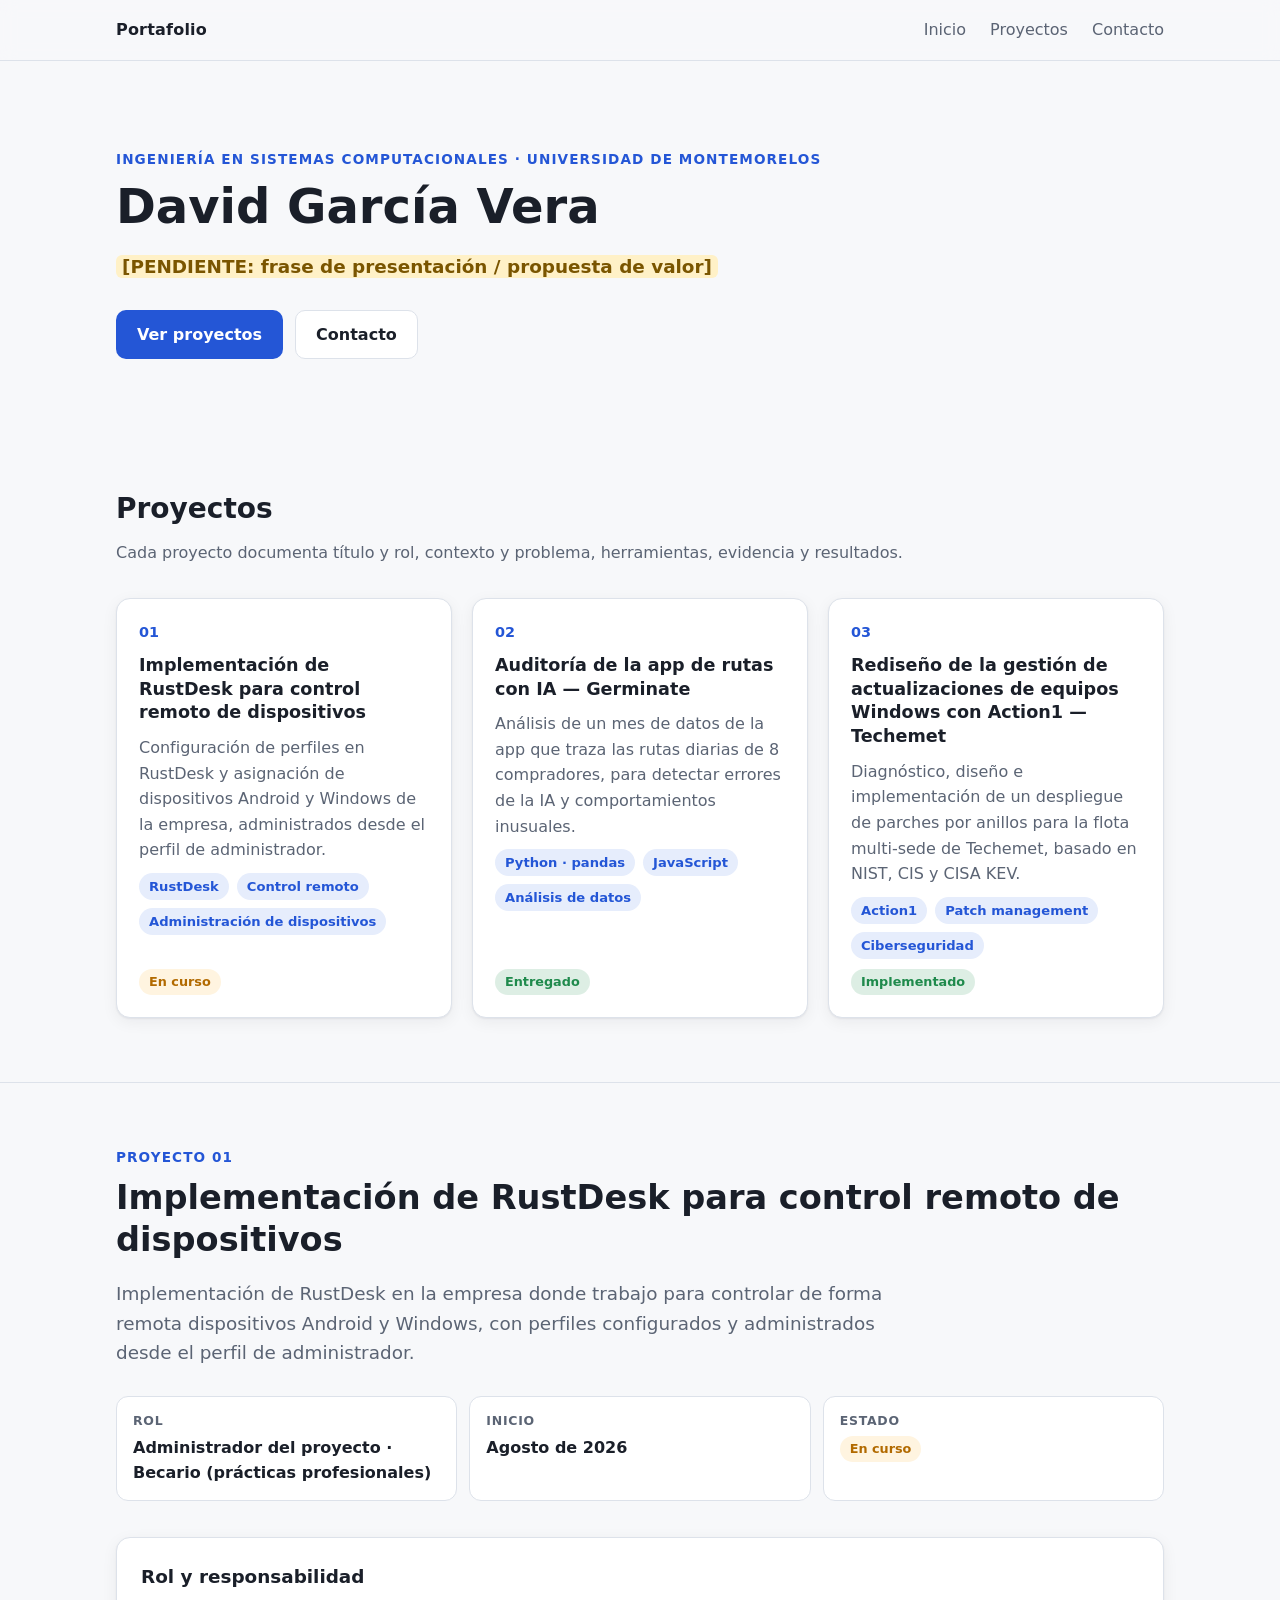
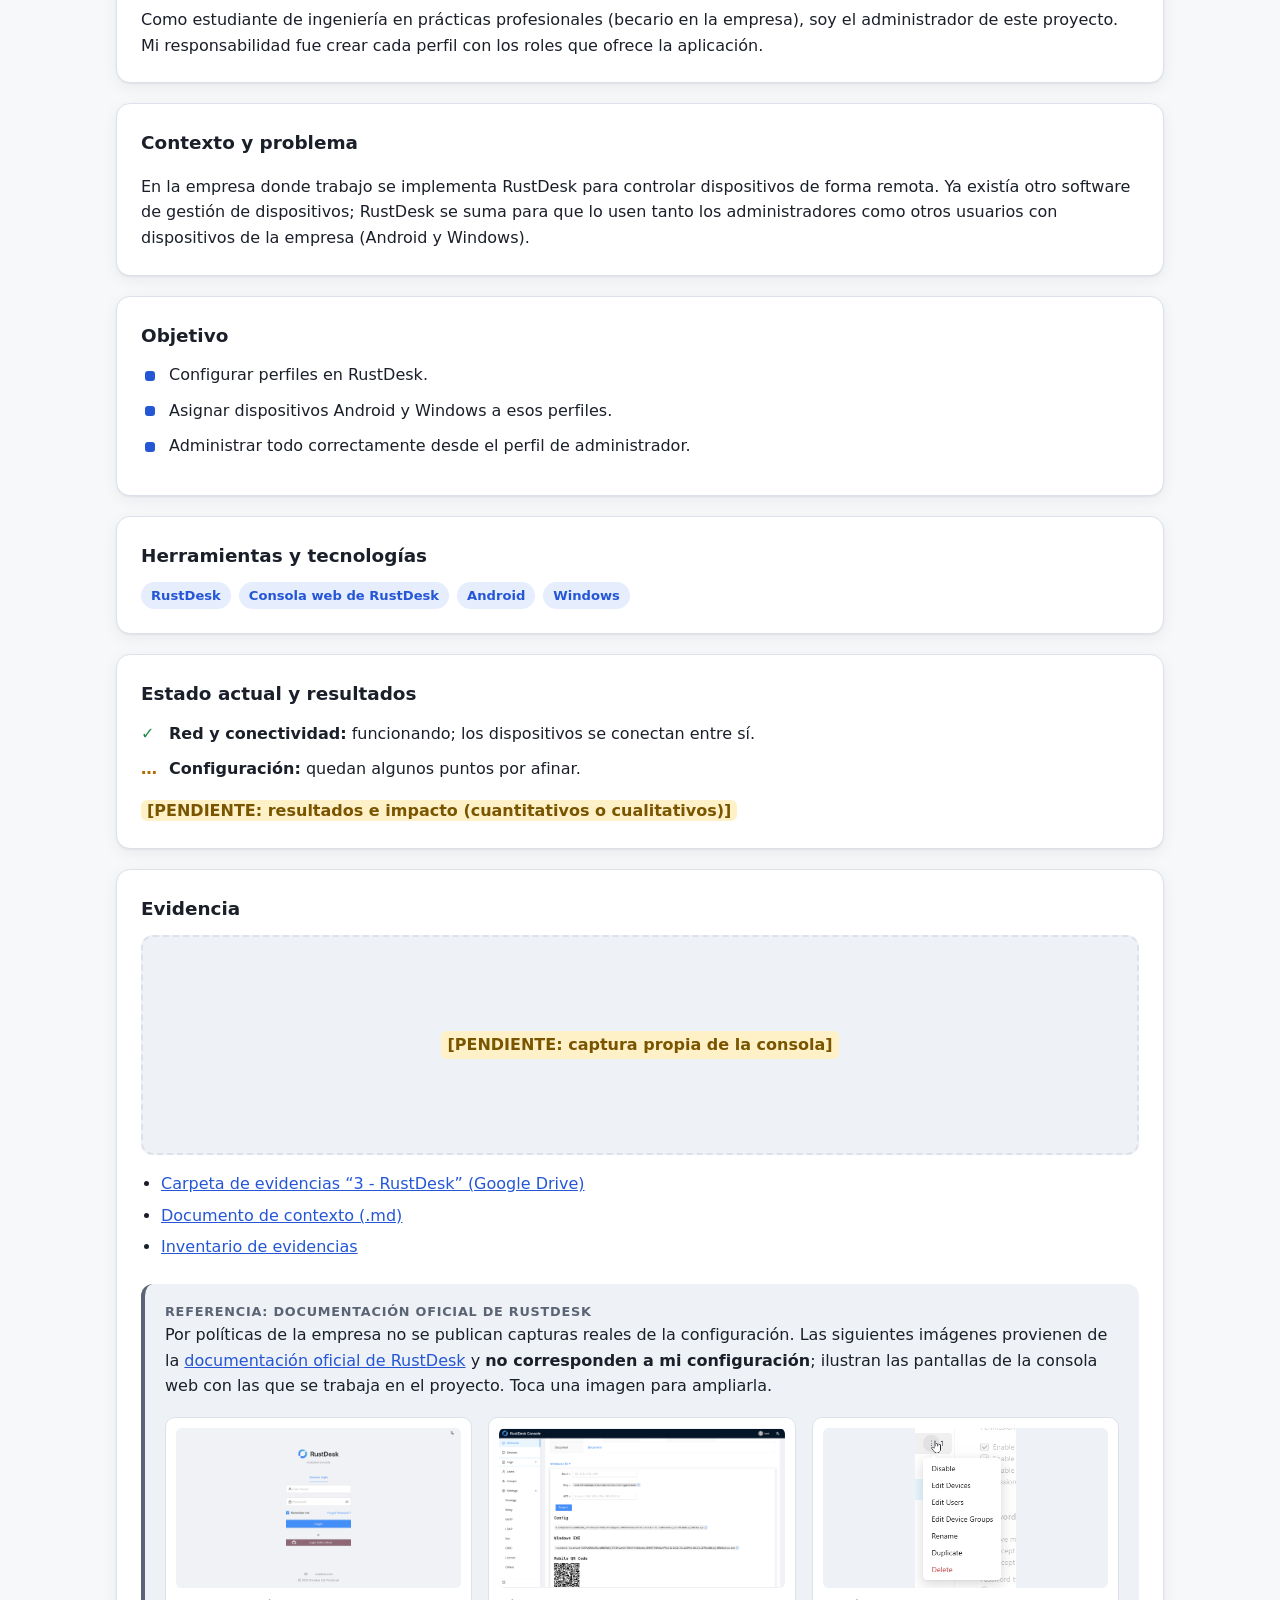
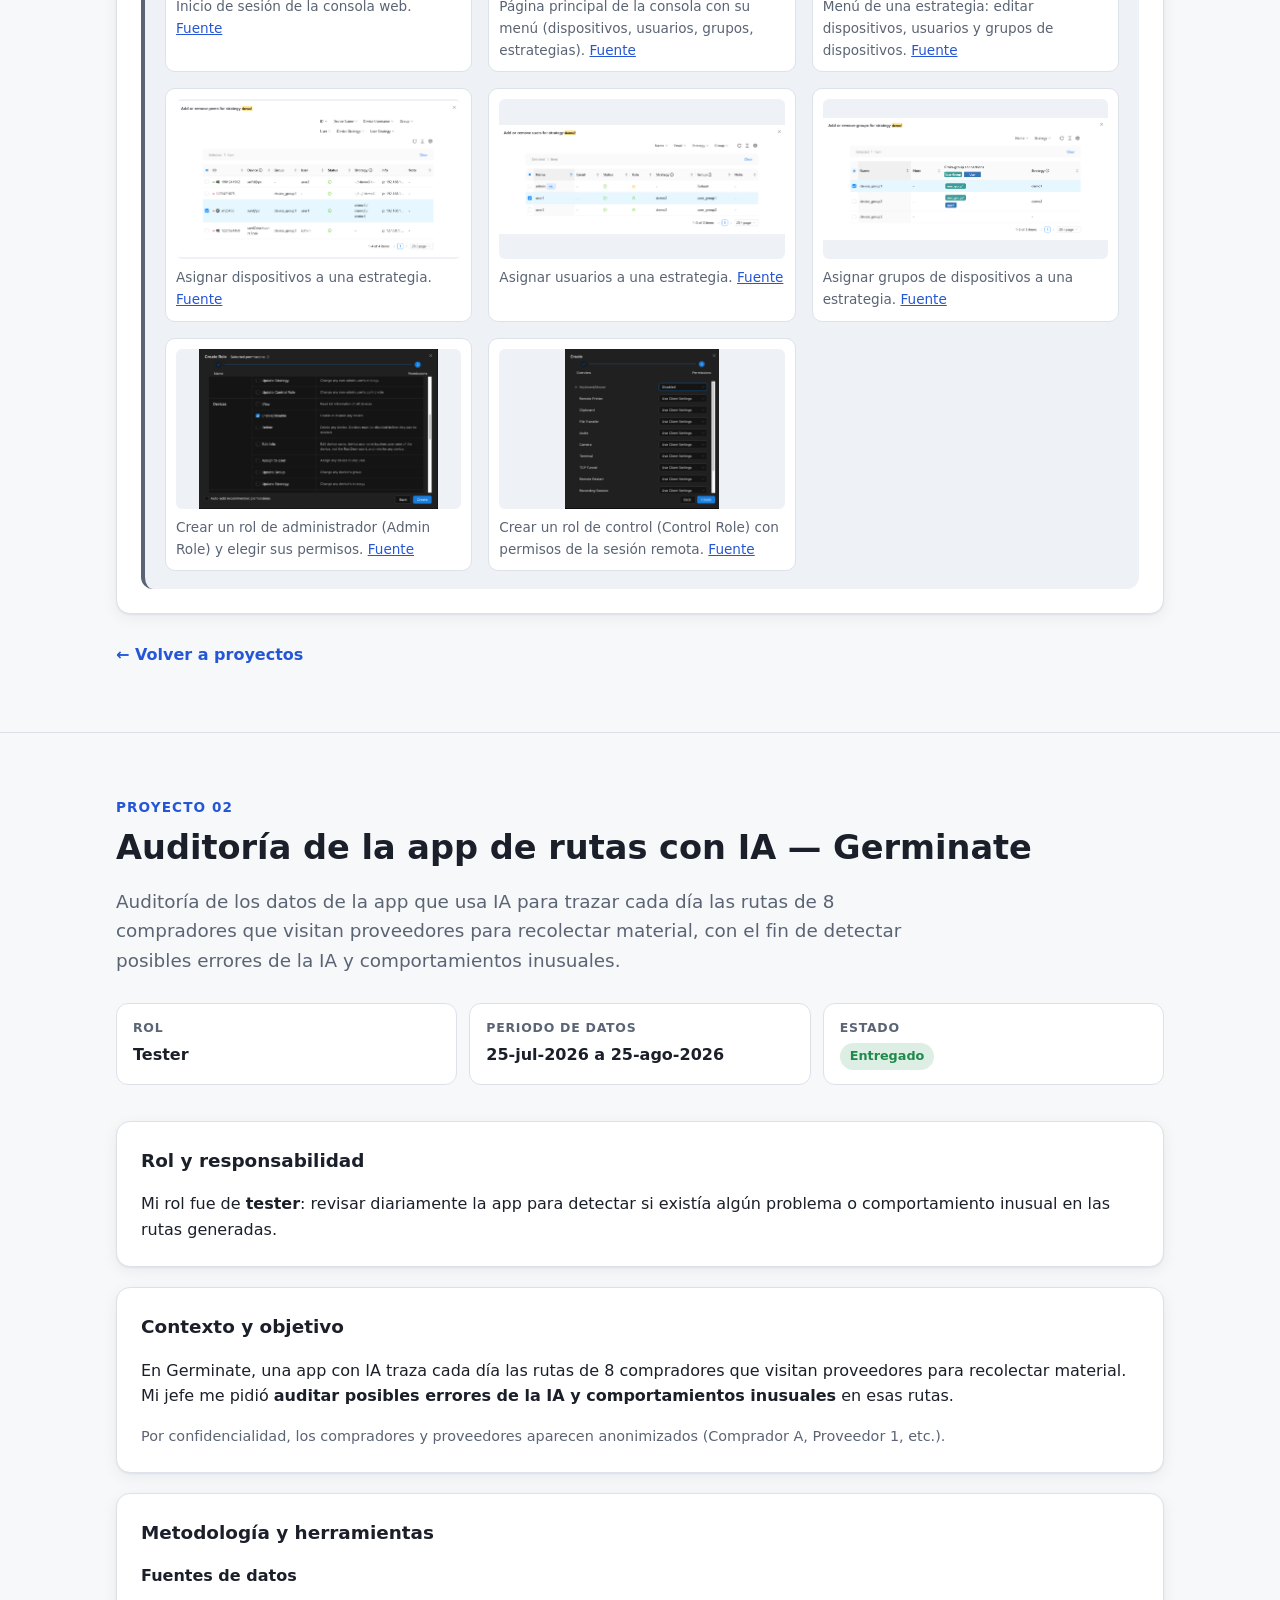
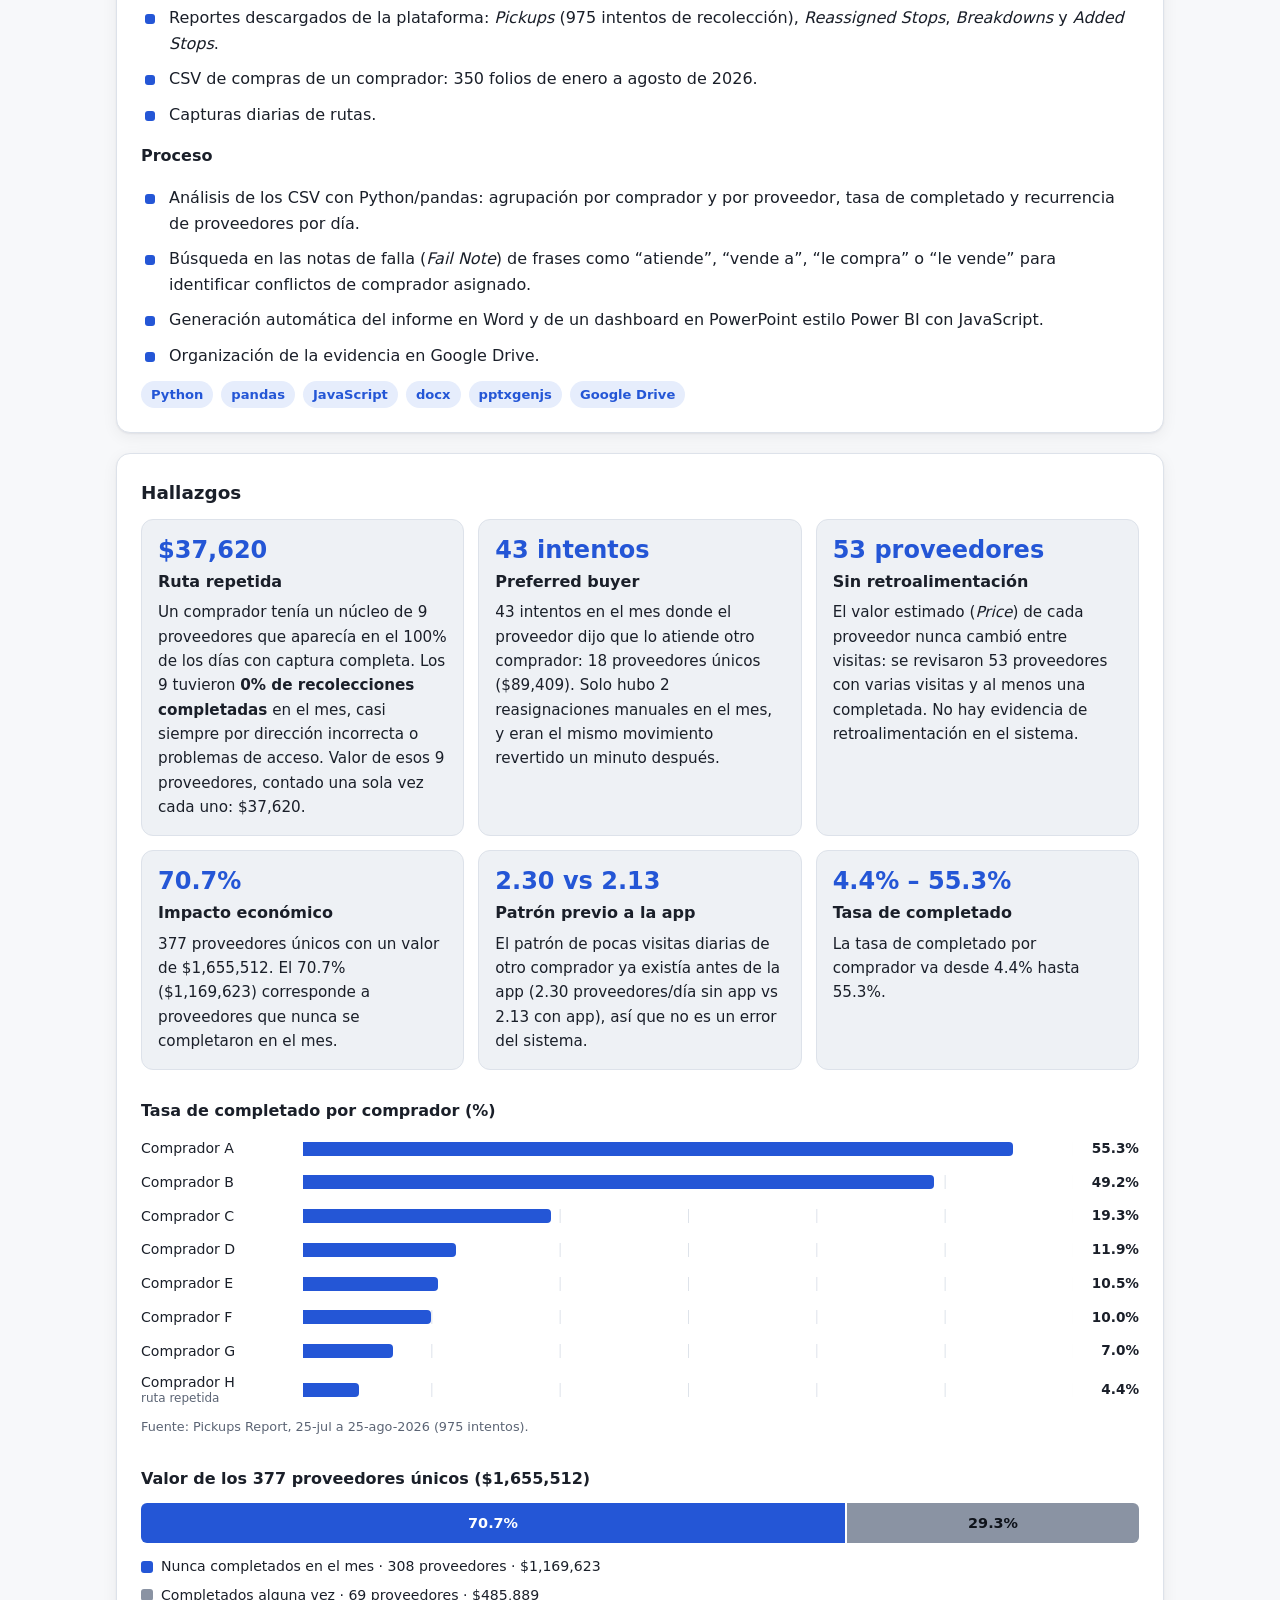
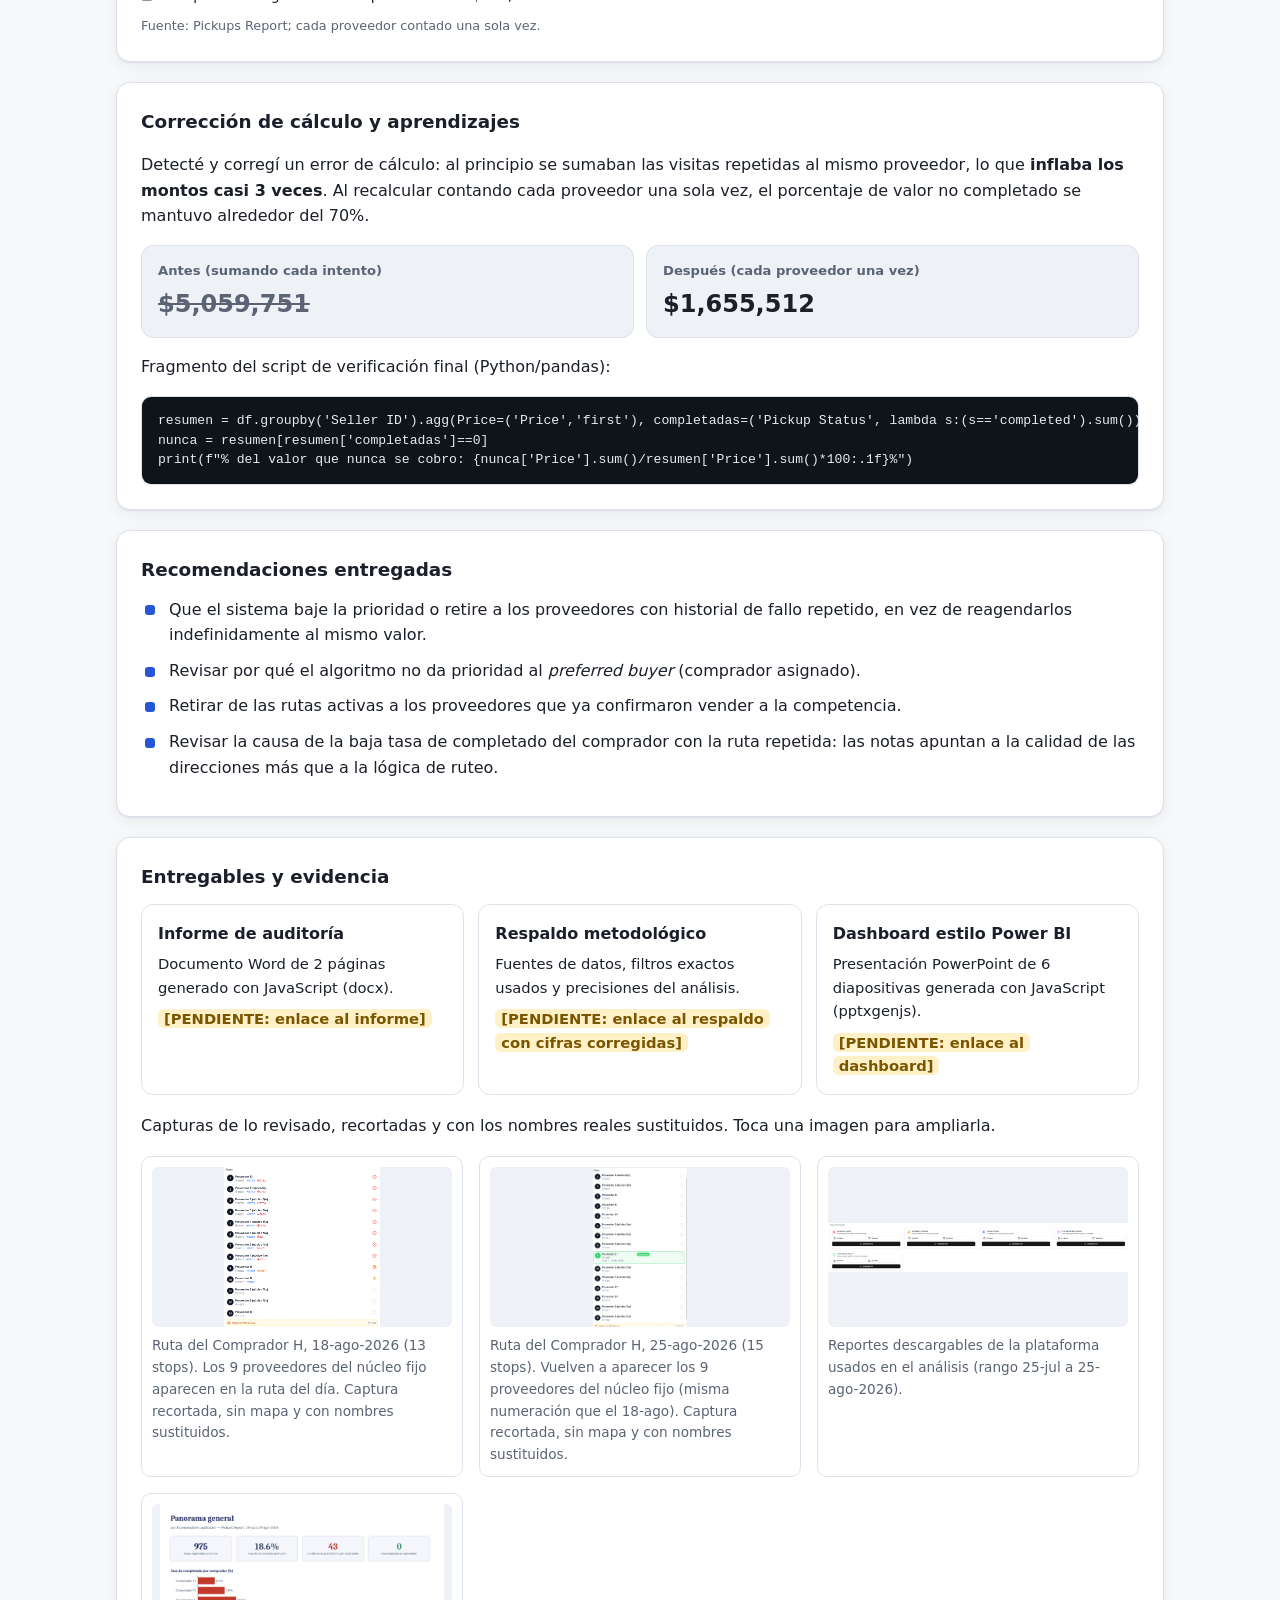
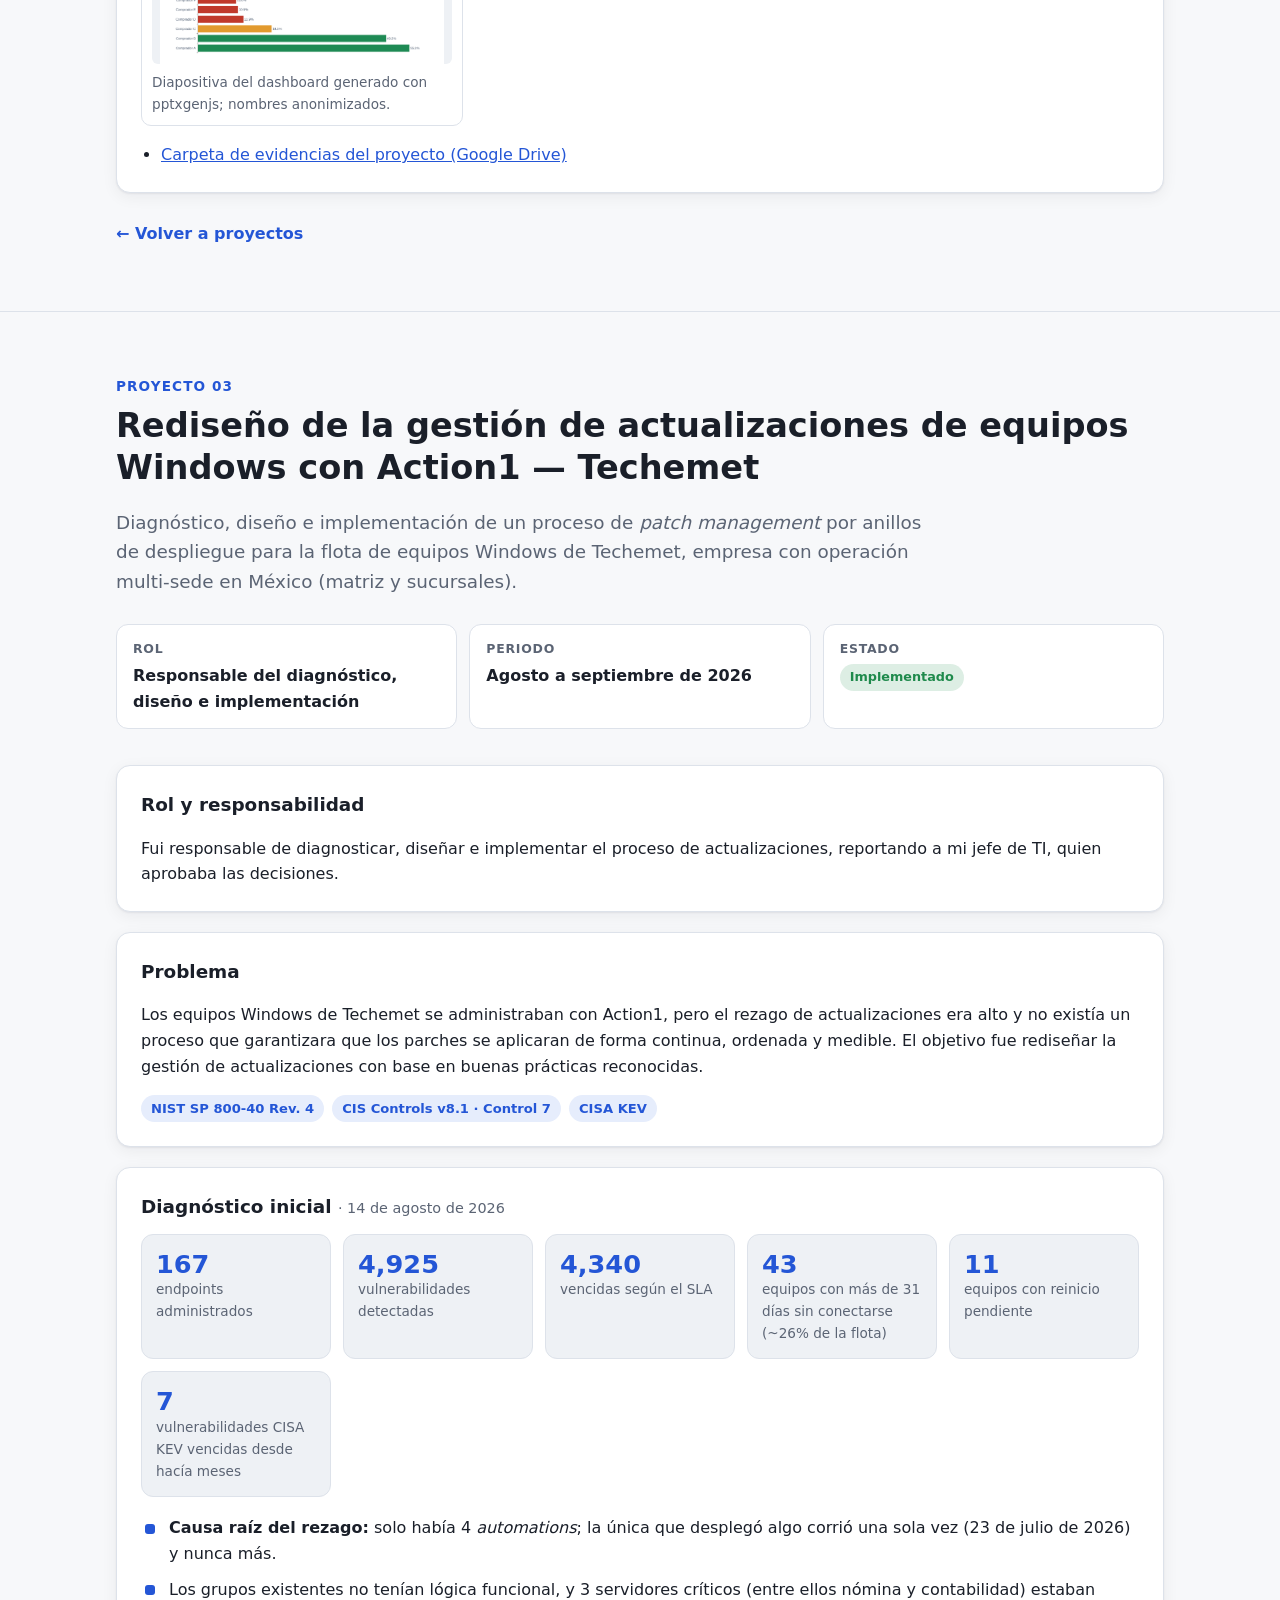
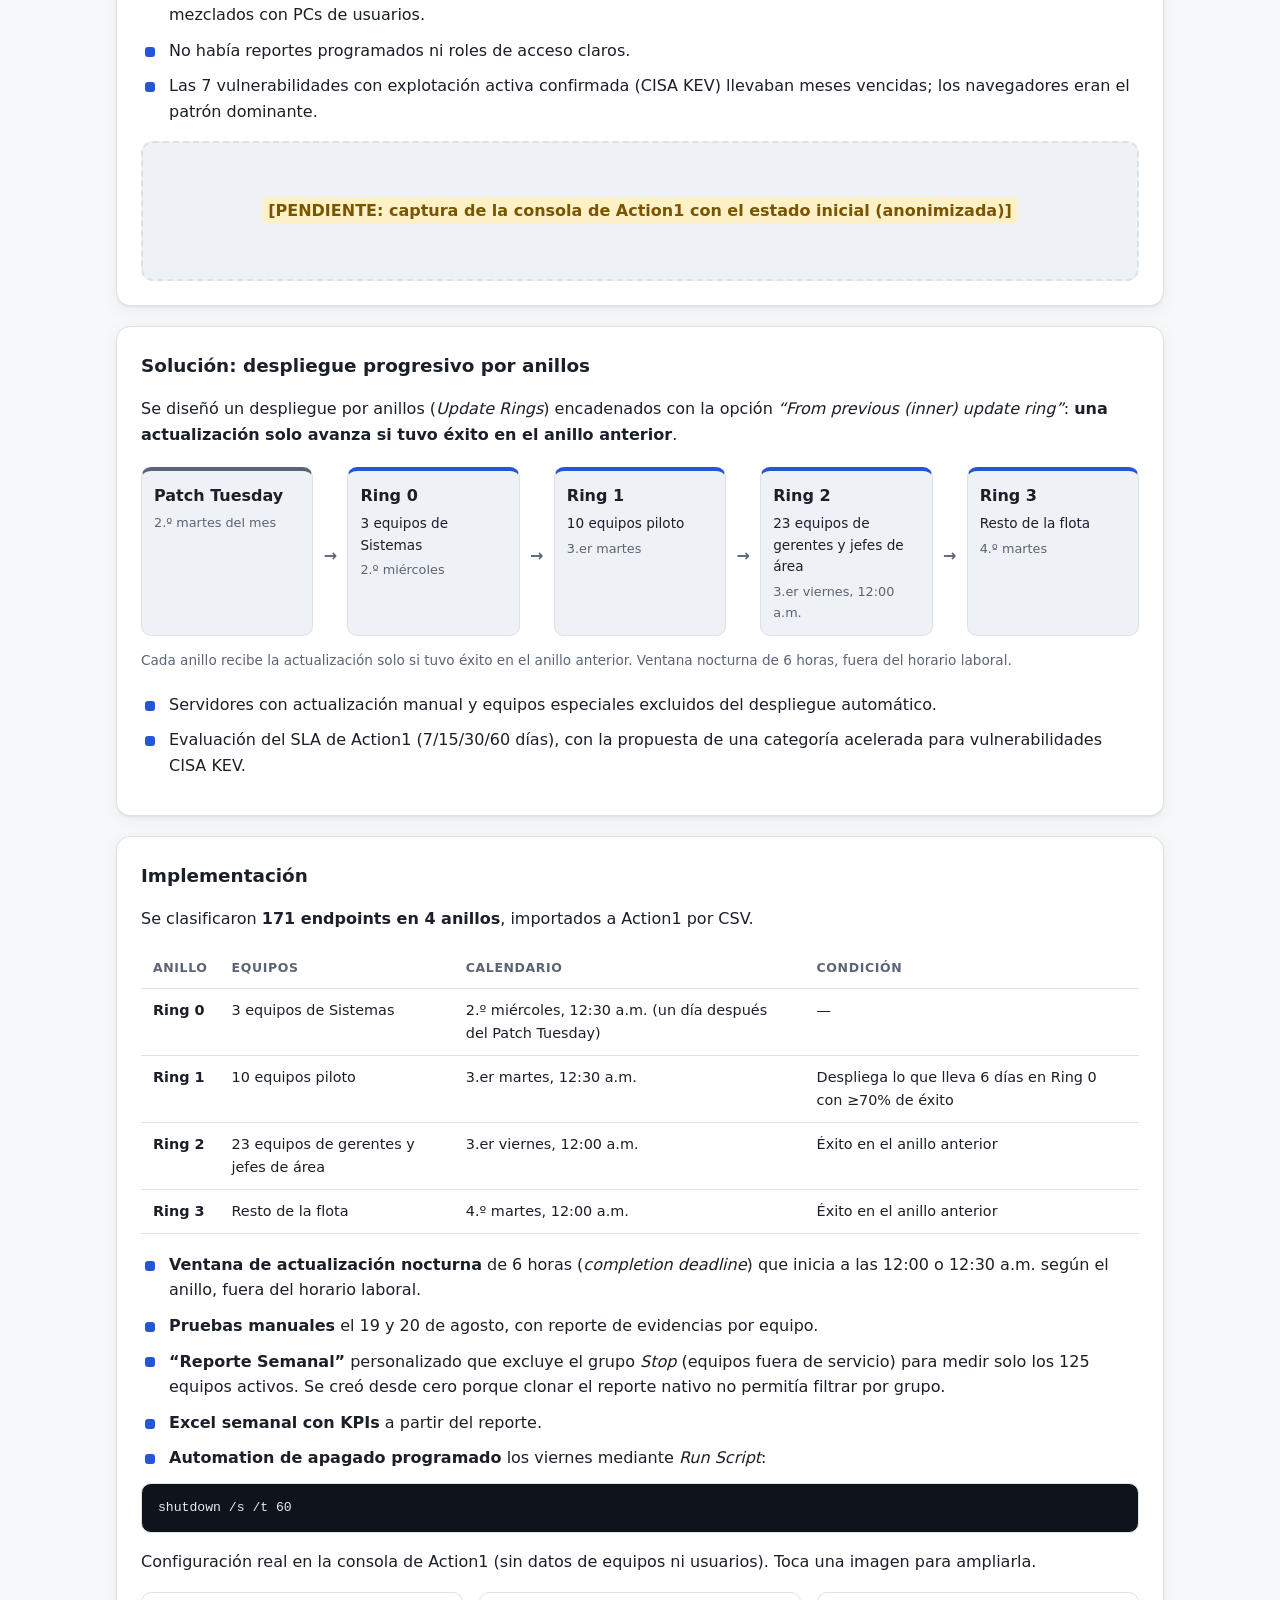
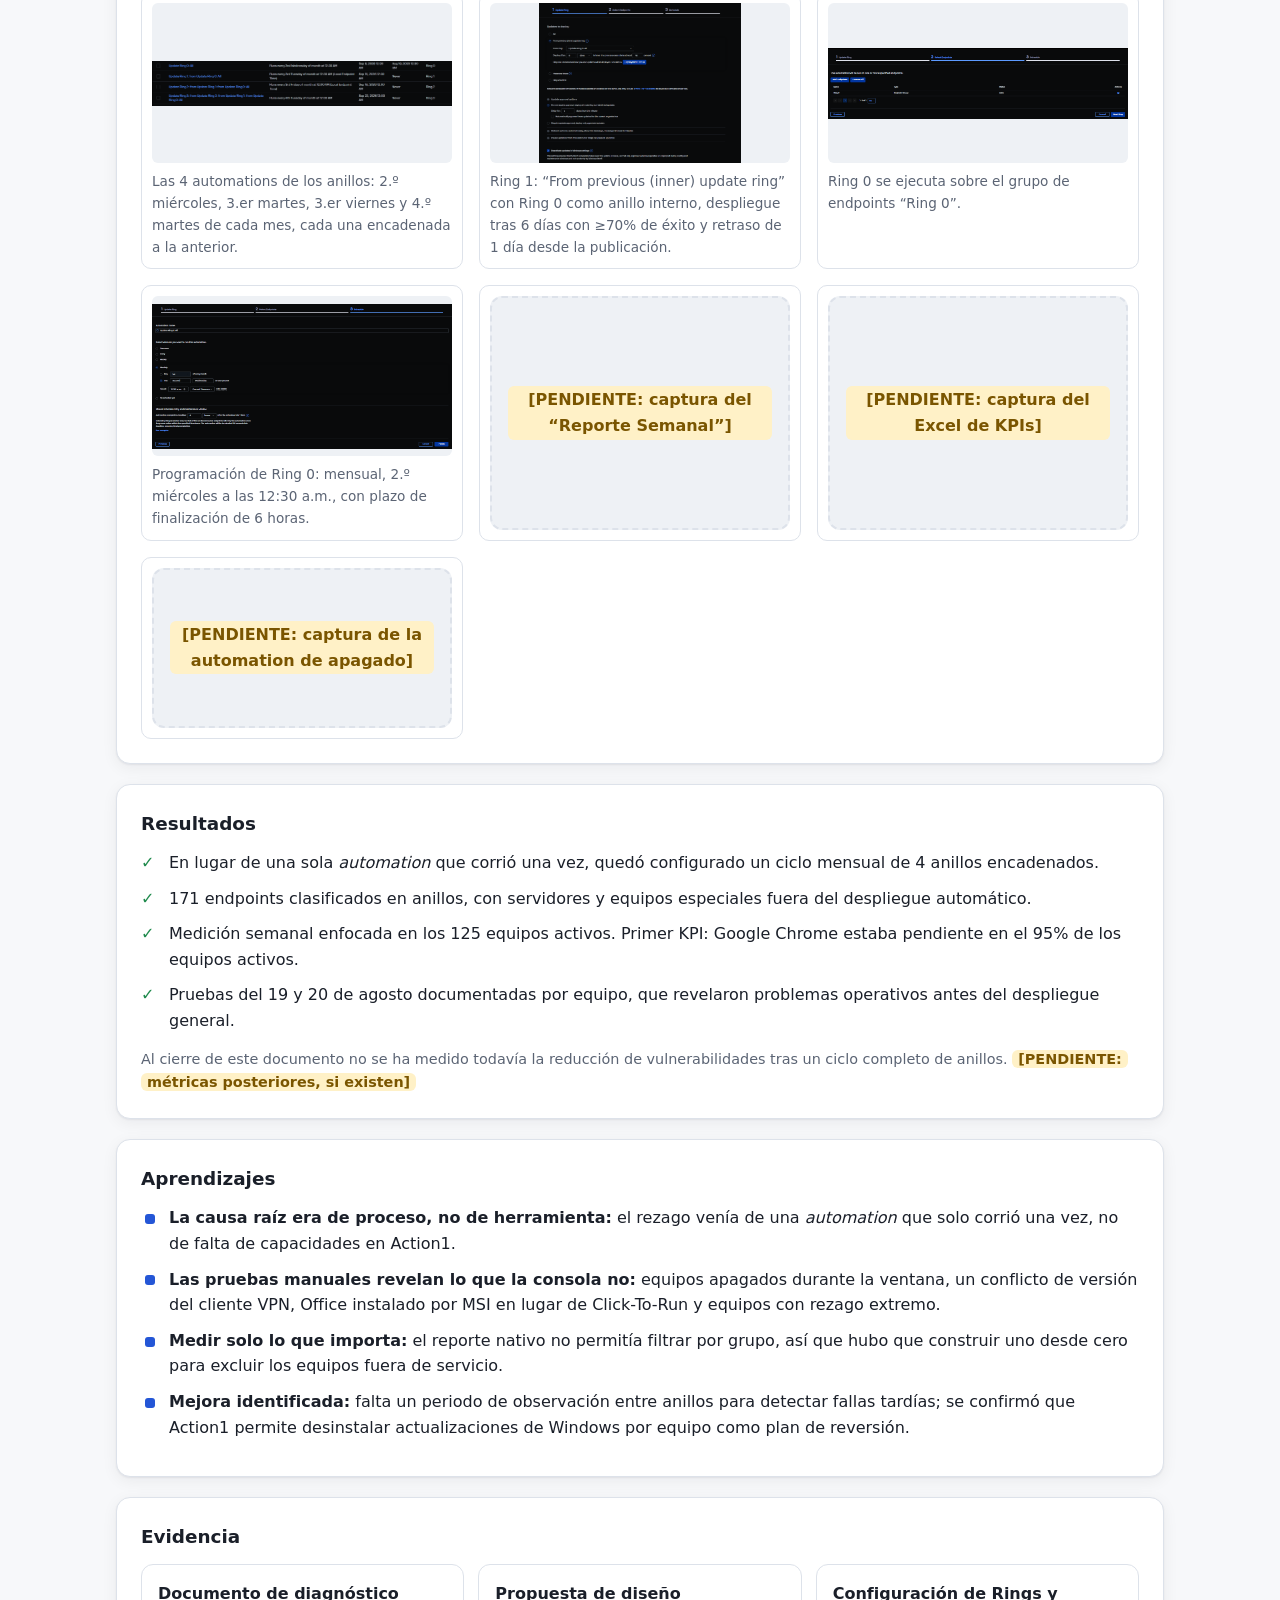
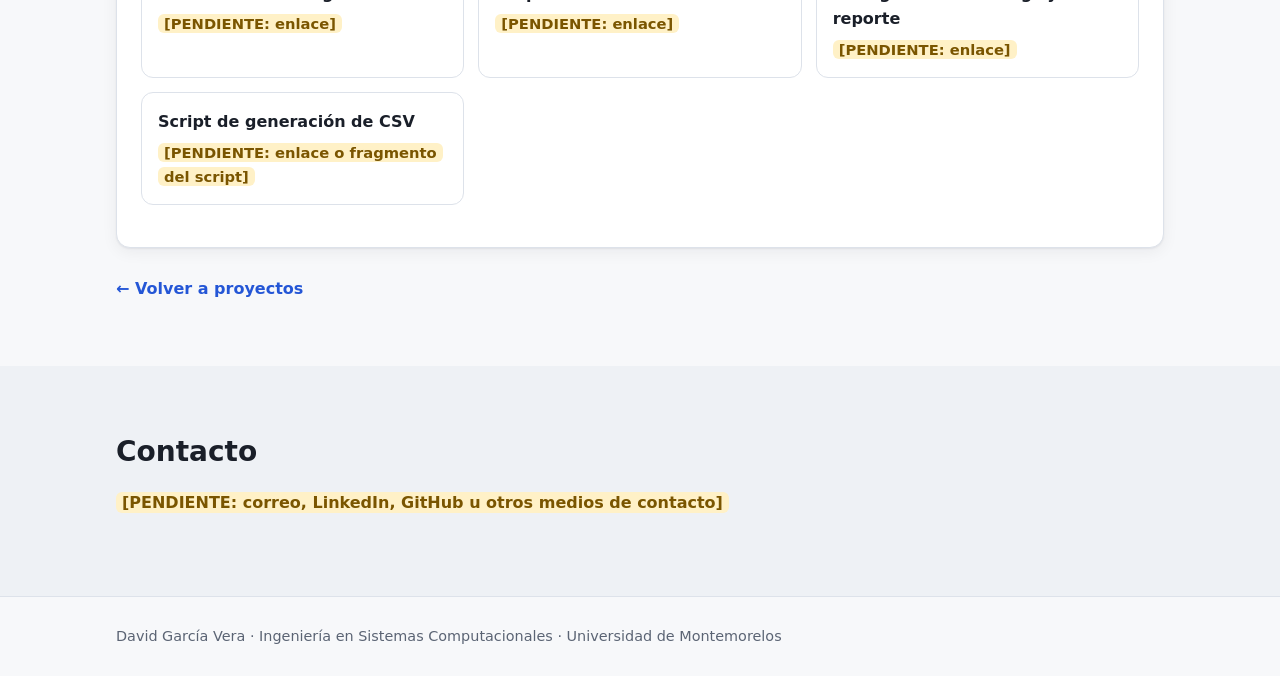
==== index.html @ dff93c61 "Agrega proyecto 03: patch management con Action1 (Techemet) Caso de estudio: problema, diagnóstico (" ====
<!doctype html>
<html lang="es">
<head>
  <meta charset="utf-8">
  <meta name="viewport" content="width=device-width, initial-scale=1">
  <title>David García Vera · Portafolio</title>
  <meta name="description" content="Portafolio profesional de David García Vera — Ingeniería en Sistemas Computacionales, Universidad de Montemorelos. Documentación de proyectos con contexto, herramientas, evidencias y resultados.">
  <link rel="stylesheet" href="styles.css">
</head>
<body>
  <a class="skip-link" href="#contenido">Saltar al contenido</a>

  <header class="site-header">
    <div class="container header-inner">
      <a class="brand" href="#inicio">Portafolio</a>
      <button class="nav-toggle" aria-expanded="false" aria-controls="nav-menu" aria-label="Abrir menú">
        <span></span><span></span><span></span>
      </button>
      <nav id="nav-menu" class="nav" aria-label="Principal">
        <a href="#inicio">Inicio</a>
        <a href="#proyectos">Proyectos</a>
        <a href="#contacto">Contacto</a>
      </nav>
    </div>
  </header>

  <main id="contenido">
    <!-- ============ PORTADA ============ -->
    <section id="inicio" class="hero">
      <div class="container">
        <p class="eyebrow">Ingeniería en Sistemas Computacionales · Universidad de Montemorelos</p>
        <h1>David García Vera</h1>
        <p class="lead"><span class="pending">[PENDIENTE: frase de presentación / propuesta de valor]</span></p>
        <div class="hero-actions">
          <a class="btn btn-primary" href="#proyectos">Ver proyectos</a>
          <a class="btn btn-ghost" href="#contacto">Contacto</a>
        </div>
      </div>
    </section>

    <!-- ============ ÍNDICE DE PROYECTOS ============ -->
    <section id="proyectos" class="section">
      <div class="container">
        <h2 class="section-title">Proyectos</h2>
        <p class="section-intro">Cada proyecto documenta título y rol, contexto y problema, herramientas, evidencia y resultados.</p>

        <div class="project-grid">
          <a class="project-card" href="#rustdesk">
            <span class="card-num">01</span>
            <h3>Implementación de RustDesk para control remoto de dispositivos</h3>
            <p>Configuración de perfiles en RustDesk y asignación de dispositivos Android y Windows de la empresa, administrados desde el perfil de administrador.</p>
            <ul class="tags">
              <li>RustDesk</li>
              <li>Control remoto</li>
              <li>Administración de dispositivos</li>
            </ul>
            <span class="status status-progress">En curso</span>
          </a>

          <a class="project-card" href="#auditoria-rutas">
            <span class="card-num">02</span>
            <h3>Auditoría de la app de rutas con IA — Germinate</h3>
            <p>Análisis de un mes de datos de la app que traza las rutas diarias de 8 compradores, para detectar errores de la IA y comportamientos inusuales.</p>
            <ul class="tags">
              <li>Python · pandas</li>
              <li>JavaScript</li>
              <li>Análisis de datos</li>
            </ul>
            <span class="status status-done">Entregado</span>
          </a>

          <a class="project-card" href="#patch-management">
            <span class="card-num">03</span>
            <h3>Rediseño de la gestión de actualizaciones de equipos Windows con Action1 — Techemet</h3>
            <p>Diagnóstico, diseño e implementación de un despliegue de parches por anillos para la flota multi-sede de Techemet, basado en NIST, CIS y CISA KEV.</p>
            <ul class="tags">
              <li>Action1</li>
              <li>Patch management</li>
              <li>Ciberseguridad</li>
            </ul>
            <span class="status status-done">Implementado</span>
          </a>
        </div>
      </div>
    </section>

    <!-- ============ PROYECTO 01 · RUSTDESK ============ -->
    <article id="rustdesk" class="section project">
      <div class="container">
        <header class="project-header">
          <p class="eyebrow">Proyecto 01</p>
          <h2>Implementación de RustDesk para control remoto de dispositivos</h2>
          <p class="lead">Implementación de RustDesk en la empresa donde trabajo para controlar de forma remota dispositivos Android y Windows, con perfiles configurados y administrados desde el perfil de administrador.</p>

          <dl class="meta">
            <div>
              <dt>Rol</dt>
              <dd>Administrador del proyecto · Becario (prácticas profesionales)</dd>
            </div>
            <div>
              <dt>Inicio</dt>
              <dd>Agosto de 2026</dd>
            </div>
            <div>
              <dt>Estado</dt>
              <dd><span class="status status-progress">En curso</span></dd>
            </div>
          </dl>
        </header>

        <div class="project-body">
          <section class="block">
            <h3>Rol y responsabilidad</h3>
            <p>Como estudiante de ingeniería en prácticas profesionales (becario en la empresa), soy el administrador de este proyecto. Mi responsabilidad fue crear cada perfil con los roles que ofrece la aplicación.</p>
          </section>

          <section class="block">
            <h3>Contexto y problema</h3>
            <p>En la empresa donde trabajo se implementa RustDesk para controlar dispositivos de forma remota. Ya existía otro software de gestión de dispositivos; RustDesk se suma para que lo usen tanto los administradores como otros usuarios con dispositivos de la empresa (Android y Windows).</p>
          </section>

          <section class="block">
            <h3>Objetivo</h3>
            <ul class="checklist">
              <li>Configurar perfiles en RustDesk.</li>
              <li>Asignar dispositivos Android y Windows a esos perfiles.</li>
              <li>Administrar todo correctamente desde el perfil de administrador.</li>
            </ul>
          </section>

          <section class="block">
            <h3>Herramientas y tecnologías</h3>
            <ul class="tags">
              <li>RustDesk</li>
              <li>Consola web de RustDesk</li>
              <li>Android</li>
              <li>Windows</li>
            </ul>
          </section>

          <section class="block">
            <h3>Estado actual y resultados</h3>
            <ul class="progress-list">
              <li class="done"><strong>Red y conectividad:</strong> funcionando; los dispositivos se conectan entre sí.</li>
              <li class="todo"><strong>Configuración:</strong> quedan algunos puntos por afinar.</li>
            </ul>
            <p><span class="pending">[PENDIENTE: resultados e impacto (cuantitativos o cualitativos)]</span></p>
          </section>

          <section class="block">
            <h3>Evidencia</h3>

            <div class="evidence-own">
              <div class="placeholder-figure" role="img" aria-label="Espacio reservado para captura propia">
                <span class="pending">[PENDIENTE: captura propia de la consola]</span>
              </div>
            </div>

            <ul class="link-list">
              <li>
                <a href="https://drive.google.com/drive/folders/1Yax_WPJEGcy7KlpWwnoq3epVvVZuNJ4u" target="_blank" rel="noopener">Carpeta de evidencias “3 - RustDesk” (Google Drive)</a>
              </li>
              <li>
                <a href="https://drive.google.com/file/d/1xiNuxIThq7Av5nLjMO9EIydpPKexRtw_/view" target="_blank" rel="noopener">Documento de contexto (.md)</a>
              </li>
              <li>
                <a href="https://docs.google.com/document/d/1rLFNVe87XKfmr5lmI3gUeESE2IbeJAFdnwh_43CNGSw/edit" target="_blank" rel="noopener">Inventario de evidencias</a>
              </li>
            </ul>

            <aside class="reference">
              <p class="reference-label">Referencia: documentación oficial de RustDesk</p>
              <p>Por políticas de la empresa no se publican capturas reales de la configuración. Las siguientes imágenes provienen de la <a href="https://rustdesk.com/docs" target="_blank" rel="noopener">documentación oficial de RustDesk</a> y <strong>no corresponden a mi configuración</strong>; ilustran las pantallas de la consola web con las que se trabaja en el proyecto. Toca una imagen para ampliarla.</p>

              <div class="gallery">
                <figure>
                  <button class="zoom" type="button"><img src="assets/rustdesk/console-login.png" width="2880" height="1586" loading="lazy" alt="Pantalla de inicio de sesión de la consola web de RustDesk"></button>
                  <figcaption>Inicio de sesión de la consola web. <a href="https://rustdesk.com/docs/en/self-host/rustdesk-server-pro/console/" target="_blank" rel="noopener">Fuente</a></figcaption>
                </figure>
                <figure>
                  <button class="zoom" type="button"><img src="assets/rustdesk/console-home.png" width="2880" height="1589" loading="lazy" alt="Página principal de la consola web de RustDesk con el menú lateral"></button>
                  <figcaption>Página principal de la consola con su menú (dispositivos, usuarios, grupos, estrategias). <a href="https://rustdesk.com/docs/en/self-host/rustdesk-server-pro/console/" target="_blank" rel="noopener">Fuente</a></figcaption>
                </figure>
                <figure>
                  <button class="zoom" type="button"><img src="assets/rustdesk/strategy_menu.png" width="192" height="304" loading="lazy" alt="Menú de opciones de una estrategia en la consola de RustDesk"></button>
                  <figcaption>Menú de una estrategia: editar dispositivos, usuarios y grupos de dispositivos. <a href="https://rustdesk.com/docs/en/self-host/rustdesk-server-pro/strategy/" target="_blank" rel="noopener">Fuente</a></figcaption>
                </figure>
                <figure>
                  <button class="zoom" type="button"><img src="assets/rustdesk/edit_devices.png" width="1154" height="629" loading="lazy" alt="Diálogo para agregar o quitar dispositivos de una estrategia"></button>
                  <figcaption>Asignar dispositivos a una estrategia. <a href="https://rustdesk.com/docs/en/self-host/rustdesk-server-pro/strategy/" target="_blank" rel="noopener">Fuente</a></figcaption>
                </figure>
                <figure>
                  <button class="zoom" type="button"><img src="assets/rustdesk/edit_users.png" width="1149" height="439" loading="lazy" alt="Diálogo para asignar usuarios a una estrategia"></button>
                  <figcaption>Asignar usuarios a una estrategia. <a href="https://rustdesk.com/docs/en/self-host/rustdesk-server-pro/strategy/" target="_blank" rel="noopener">Fuente</a></figcaption>
                </figure>
                <figure>
                  <button class="zoom" type="button"><img src="assets/rustdesk/edit_device_groups.png" width="1154" height="495" loading="lazy" alt="Diálogo para asignar grupos de dispositivos a una estrategia"></button>
                  <figcaption>Asignar grupos de dispositivos a una estrategia. <a href="https://rustdesk.com/docs/en/self-host/rustdesk-server-pro/strategy/" target="_blank" rel="noopener">Fuente</a></figcaption>
                </figure>
                <figure>
                  <button class="zoom" type="button"><img src="assets/rustdesk/admin-role-create-permission.png" width="961" height="643" loading="lazy" alt="Creación de un rol de administrador seleccionando permisos"></button>
                  <figcaption>Crear un rol de administrador (Admin Role) y elegir sus permisos. <a href="https://rustdesk.com/docs/en/self-host/rustdesk-server-pro/admin-role/" target="_blank" rel="noopener">Fuente</a></figcaption>
                </figure>
                <figure>
                  <button class="zoom" type="button"><img src="assets/rustdesk/control-role-create-permission.png" width="640" height="668" loading="lazy" alt="Creación de un rol de control con permisos de sesión remota"></button>
                  <figcaption>Crear un rol de control (Control Role) con permisos de la sesión remota. <a href="https://rustdesk.com/docs/en/self-host/rustdesk-server-pro/control-role/" target="_blank" rel="noopener">Fuente</a></figcaption>
                </figure>
              </div>
            </aside>
          </section>
        </div>

        <a class="back-link" href="#proyectos">← Volver a proyectos</a>
      </div>
    </article>

    <!-- ============ PROYECTO 02 · AUDITORÍA APP DE RUTAS ============ -->
    <article id="auditoria-rutas" class="section project">
      <div class="container">
        <header class="project-header">
          <p class="eyebrow">Proyecto 02</p>
          <h2>Auditoría de la app de rutas con IA — Germinate</h2>
          <p class="lead">Auditoría de los datos de la app que usa IA para trazar cada día las rutas de 8 compradores que visitan proveedores para recolectar material, con el fin de detectar posibles errores de la IA y comportamientos inusuales.</p>

          <dl class="meta">
            <div>
              <dt>Rol</dt>
              <dd>Tester</dd>
            </div>
            <div>
              <dt>Periodo de datos</dt>
              <dd>25-jul-2026 a 25-ago-2026</dd>
            </div>
            <div>
              <dt>Estado</dt>
              <dd><span class="status status-done">Entregado</span></dd>
            </div>
          </dl>
        </header>

        <div class="project-body">
          <section class="block">
            <h3>Rol y responsabilidad</h3>
            <p>Mi rol fue de <strong>tester</strong>: revisar diariamente la app para detectar si existía algún problema o comportamiento inusual en las rutas generadas.</p>
          </section>

          <section class="block">
            <h3>Contexto y objetivo</h3>
            <p>En Germinate, una app con IA traza cada día las rutas de 8 compradores que visitan proveedores para recolectar material. Mi jefe me pidió <strong>auditar posibles errores de la IA y comportamientos inusuales</strong> en esas rutas.</p>
            <p class="note">Por confidencialidad, los compradores y proveedores aparecen anonimizados (Comprador A, Proveedor 1, etc.).</p>
          </section>

          <section class="block">
            <h3>Metodología y herramientas</h3>
            <p><strong>Fuentes de datos</strong></p>
            <ul class="checklist">
              <li>Reportes descargados de la plataforma: <em>Pickups</em> (975 intentos de recolección), <em>Reassigned Stops</em>, <em>Breakdowns</em> y <em>Added Stops</em>.</li>
              <li>CSV de compras de un comprador: 350 folios de enero a agosto de 2026.</li>
              <li>Capturas diarias de rutas.</li>
            </ul>
            <p><strong>Proceso</strong></p>
            <ul class="checklist">
              <li>Análisis de los CSV con Python/pandas: agrupación por comprador y por proveedor, tasa de completado y recurrencia de proveedores por día.</li>
              <li>Búsqueda en las notas de falla (<em>Fail Note</em>) de frases como “atiende”, “vende a”, “le compra” o “le vende” para identificar conflictos de comprador asignado.</li>
              <li>Generación automática del informe en Word y de un dashboard en PowerPoint estilo Power BI con JavaScript.</li>
              <li>Organización de la evidencia en Google Drive.</li>
            </ul>
            <ul class="tags">
              <li>Python</li>
              <li>pandas</li>
              <li>JavaScript</li>
              <li>docx</li>
              <li>pptxgenjs</li>
              <li>Google Drive</li>
            </ul>
          </section>

          <section class="block">
            <h3>Hallazgos</h3>
            <div class="findings">
              <div class="finding">
                <p class="finding-num">$37,620</p>
                <h4>Ruta repetida</h4>
                <p>Un comprador tenía un núcleo de 9 proveedores que aparecía en el 100% de los días con captura completa. Los 9 tuvieron <strong>0% de recolecciones completadas</strong> en el mes, casi siempre por dirección incorrecta o problemas de acceso. Valor de esos 9 proveedores, contado una sola vez cada uno: $37,620.</p>
              </div>
              <div class="finding">
                <p class="finding-num">43 intentos</p>
                <h4>Preferred buyer</h4>
                <p>43 intentos en el mes donde el proveedor dijo que lo atiende otro comprador: 18 proveedores únicos ($89,409). Solo hubo 2 reasignaciones manuales en el mes, y eran el mismo movimiento revertido un minuto después.</p>
              </div>
              <div class="finding">
                <p class="finding-num">53 proveedores</p>
                <h4>Sin retroalimentación</h4>
                <p>El valor estimado (<em>Price</em>) de cada proveedor nunca cambió entre visitas: se revisaron 53 proveedores con varias visitas y al menos una completada. No hay evidencia de retroalimentación en el sistema.</p>
              </div>
              <div class="finding">
                <p class="finding-num">70.7%</p>
                <h4>Impacto económico</h4>
                <p>377 proveedores únicos con un valor de $1,655,512. El 70.7% ($1,169,623) corresponde a proveedores que nunca se completaron en el mes.</p>
              </div>
              <div class="finding">
                <p class="finding-num">2.30 vs 2.13</p>
                <h4>Patrón previo a la app</h4>
                <p>El patrón de pocas visitas diarias de otro comprador ya existía antes de la app (2.30 proveedores/día sin app vs 2.13 con app), así que no es un error del sistema.</p>
              </div>
              <div class="finding">
                <p class="finding-num">4.4% – 55.3%</p>
                <h4>Tasa de completado</h4>
                <p>La tasa de completado por comprador va desde 4.4% hasta 55.3%.</p>
              </div>
            </div>

            <figure class="chart">
              <figcaption class="chart-title">Tasa de completado por comprador (%)</figcaption>
              <div class="bars" role="list">
                <div class="bar-row" role="listitem" data-tip="Comprador A: 55.3%"><span class="bar-label">Comprador A</span><span class="bar-track"><span class="bar" style="--v:55.3"></span></span><span class="bar-value">55.3%</span></div>
                <div class="bar-row" role="listitem" data-tip="Comprador B: 49.2%"><span class="bar-label">Comprador B</span><span class="bar-track"><span class="bar" style="--v:49.2"></span></span><span class="bar-value">49.2%</span></div>
                <div class="bar-row" role="listitem" data-tip="Comprador C: 19.3%"><span class="bar-label">Comprador C</span><span class="bar-track"><span class="bar" style="--v:19.3"></span></span><span class="bar-value">19.3%</span></div>
                <div class="bar-row" role="listitem" data-tip="Comprador D: 11.9%"><span class="bar-label">Comprador D</span><span class="bar-track"><span class="bar" style="--v:11.9"></span></span><span class="bar-value">11.9%</span></div>
                <div class="bar-row" role="listitem" data-tip="Comprador E: 10.5%"><span class="bar-label">Comprador E</span><span class="bar-track"><span class="bar" style="--v:10.5"></span></span><span class="bar-value">10.5%</span></div>
                <div class="bar-row" role="listitem" data-tip="Comprador F: 10.0%"><span class="bar-label">Comprador F</span><span class="bar-track"><span class="bar" style="--v:10.0"></span></span><span class="bar-value">10.0%</span></div>
                <div class="bar-row" role="listitem" data-tip="Comprador G: 7.0%"><span class="bar-label">Comprador G</span><span class="bar-track"><span class="bar" style="--v:7.0"></span></span><span class="bar-value">7.0%</span></div>
                <div class="bar-row" role="listitem" data-tip="Comprador H (ruta repetida): 4.4%"><span class="bar-label">Comprador H <small>ruta repetida</small></span><span class="bar-track"><span class="bar" style="--v:4.4"></span></span><span class="bar-value">4.4%</span></div>
              </div>
              <p class="chart-source">Fuente: Pickups Report, 25-jul a 25-ago-2026 (975 intentos).</p>
            </figure>

            <figure class="chart">
              <figcaption class="chart-title">Valor de los 377 proveedores únicos ($1,655,512)</figcaption>
              <div class="stack" role="img" aria-label="70.7% del valor ($1,169,623) en proveedores nunca completados; 29.3% ($485,889) en proveedores completados alguna vez">
                <span class="stack-seg seg-main" style="flex-basis:70.7%" data-tip="Nunca completados: $1,169,623 (70.7%)">70.7%</span>
                <span class="stack-seg seg-alt" style="flex-basis:29.3%" data-tip="Completados alguna vez: $485,889 (29.3%)">29.3%</span>
              </div>
              <ul class="legend">
                <li><span class="swatch seg-main"></span>Nunca completados en el mes · 308 proveedores · $1,169,623</li>
                <li><span class="swatch seg-alt"></span>Completados alguna vez · 69 proveedores · $485,889</li>
              </ul>
              <p class="chart-source">Fuente: Pickups Report; cada proveedor contado una sola vez.</p>
            </figure>
          </section>

          <section class="block">
            <h3>Corrección de cálculo y aprendizajes</h3>
            <p>Detecté y corregí un error de cálculo: al principio se sumaban las visitas repetidas al mismo proveedor, lo que <strong>inflaba los montos casi 3 veces</strong>. Al recalcular contando cada proveedor una sola vez, el porcentaje de valor no completado se mantuvo alrededor del 70%.</p>
            <div class="compare">
              <div><p class="compare-label">Antes (sumando cada intento)</p><p class="compare-num strike">$5,059,751</p></div>
              <div><p class="compare-label">Después (cada proveedor una vez)</p><p class="compare-num">$1,655,512</p></div>
            </div>
            <p>Fragmento del script de verificación final (Python/pandas):</p>
<pre class="code"><code>resumen = df.groupby('Seller ID').agg(Price=('Price','first'), completadas=('Pickup Status', lambda s:(s=='completed').sum()))
nunca = resumen[resumen['completadas']==0]
print(f"% del valor que nunca se cobro: {nunca['Price'].sum()/resumen['Price'].sum()*100:.1f}%")</code></pre>
          </section>

          <section class="block">
            <h3>Recomendaciones entregadas</h3>
            <ul class="checklist">
              <li>Que el sistema baje la prioridad o retire a los proveedores con historial de fallo repetido, en vez de reagendarlos indefinidamente al mismo valor.</li>
              <li>Revisar por qué el algoritmo no da prioridad al <em>preferred buyer</em> (comprador asignado).</li>
              <li>Retirar de las rutas activas a los proveedores que ya confirmaron vender a la competencia.</li>
              <li>Revisar la causa de la baja tasa de completado del comprador con la ruta repetida: las notas apuntan a la calidad de las direcciones más que a la lógica de ruteo.</li>
            </ul>
          </section>

          <section class="block">
            <h3>Entregables y evidencia</h3>
            <div class="deliverables">
              <div class="deliverable">
                <h4>Informe de auditoría</h4>
                <p>Documento Word de 2 páginas generado con JavaScript (docx).</p>
                <p><span class="pending">[PENDIENTE: enlace al informe]</span></p>
              </div>
              <div class="deliverable">
                <h4>Respaldo metodológico</h4>
                <p>Fuentes de datos, filtros exactos usados y precisiones del análisis.</p>
                <p><span class="pending">[PENDIENTE: enlace al respaldo con cifras corregidas]</span></p>
              </div>
              <div class="deliverable">
                <h4>Dashboard estilo Power BI</h4>
                <p>Presentación PowerPoint de 6 diapositivas generada con JavaScript (pptxgenjs).</p>
                <p><span class="pending">[PENDIENTE: enlace al dashboard]</span></p>
              </div>
            </div>

            <p>Capturas de lo revisado, recortadas y con los nombres reales sustituidos. Toca una imagen para ampliarla.</p>
            <div class="gallery">
              <figure>
                <button class="zoom" type="button"><img src="assets/rutas/ruta-18-ago-anonimizada.png" width="620" height="635" loading="lazy" alt="Lista de stops de la ruta del Comprador H del 18 de agosto de 2026, con los proveedores anonimizados; los 9 proveedores del núcleo fijo aparecen en la ruta"></button>
                <figcaption>Ruta del Comprador H, 18-ago-2026 (13 stops). Los 9 proveedores del núcleo fijo aparecen en la ruta del día. Captura recortada, sin mapa y con nombres sustituidos.</figcaption>
              </figure>
              <figure>
                <button class="zoom" type="button"><img src="assets/rutas/ruta-25-ago-anonimizada.png" width="425" height="725" loading="lazy" alt="Lista de stops de la ruta del Comprador H del 25 de agosto de 2026, con los proveedores anonimizados; vuelven a aparecer los 9 proveedores del núcleo fijo"></button>
                <figcaption>Ruta del Comprador H, 25-ago-2026 (15 stops). Vuelven a aparecer los 9 proveedores del núcleo fijo (misma numeración que el 18-ago). Captura recortada, sin mapa y con nombres sustituidos.</figcaption>
              </figure>
              <figure>
                <button class="zoom" type="button"><img src="assets/rutas/reportes-plataforma.png" width="1885" height="305" loading="lazy" alt="Pantalla Report Downloads de la plataforma con los reportes Accidents, Breakdowns, Pickups, Reassigned Stops y Added Stops, rango 25-jul-26 a 25-ago-26"></button>
                <figcaption>Reportes descargables de la plataforma usados en el análisis (rango 25-jul a 25-ago-2026).</figcaption>
              </figure>
              <figure>
                <button class="zoom" type="button"><img src="assets/rutas/dashboard-panorama.png" width="1467" height="825" loading="lazy" alt="Diapositiva Panorama general del dashboard: 975 stops, 18.6% de tasa de completado promedio, 43 conflictos de preferred buyer, 0 descomposturas y tasa de completado por comprador"></button>
                <figcaption>Diapositiva del dashboard generado con pptxgenjs; nombres anonimizados.</figcaption>
              </figure>
            </div>

            <ul class="link-list">
              <li><a href="https://drive.google.com/drive/folders/1EquZms9oqIWYJAtPs_0Ol9Psg5K8I93T" target="_blank" rel="noopener">Carpeta de evidencias del proyecto (Google Drive)</a></li>
            </ul>
          </section>
        </div>

        <a class="back-link" href="#proyectos">← Volver a proyectos</a>
      </div>
    </article>

    <!-- ============ PROYECTO 03 · PATCH MANAGEMENT CON ACTION1 ============ -->
    <article id="patch-management" class="section project">
      <div class="container">
        <header class="project-header">
          <p class="eyebrow">Proyecto 03</p>
          <h2>Rediseño de la gestión de actualizaciones de equipos Windows con Action1 — Techemet</h2>
          <p class="lead">Diagnóstico, diseño e implementación de un proceso de <em>patch management</em> por anillos de despliegue para la flota de equipos Windows de Techemet, empresa con operación multi-sede en México (matriz y sucursales).</p>

          <dl class="meta">
            <div>
              <dt>Rol</dt>
              <dd>Responsable del diagnóstico, diseño e implementación</dd>
            </div>
            <div>
              <dt>Periodo</dt>
              <dd>Agosto a septiembre de 2026</dd>
            </div>
            <div>
              <dt>Estado</dt>
              <dd><span class="status status-done">Implementado</span></dd>
            </div>
          </dl>
        </header>

        <div class="project-body">
          <section class="block">
            <h3>Rol y responsabilidad</h3>
            <p>Fui responsable de diagnosticar, diseñar e implementar el proceso de actualizaciones, reportando a mi jefe de TI, quien aprobaba las decisiones.</p>
          </section>

          <section class="block">
            <h3>Problema</h3>
            <p>Los equipos Windows de Techemet se administraban con Action1, pero el rezago de actualizaciones era alto y no existía un proceso que garantizara que los parches se aplicaran de forma continua, ordenada y medible. El objetivo fue rediseñar la gestión de actualizaciones con base en buenas prácticas reconocidas.</p>
            <ul class="tags">
              <li>NIST SP 800-40 Rev. 4</li>
              <li>CIS Controls v8.1 · Control 7</li>
              <li>CISA KEV</li>
            </ul>
          </section>

          <section class="block">
            <h3>Diagnóstico inicial <small class="muted">· 14 de agosto de 2026</small></h3>
            <div class="kpis">
              <div class="kpi"><p class="kpi-num">167</p><p class="kpi-label">endpoints administrados</p></div>
              <div class="kpi"><p class="kpi-num">4,925</p><p class="kpi-label">vulnerabilidades detectadas</p></div>
              <div class="kpi"><p class="kpi-num">4,340</p><p class="kpi-label">vencidas según el SLA</p></div>
              <div class="kpi"><p class="kpi-num">43</p><p class="kpi-label">equipos con más de 31 días sin conectarse (~26% de la flota)</p></div>
              <div class="kpi"><p class="kpi-num">11</p><p class="kpi-label">equipos con reinicio pendiente</p></div>
              <div class="kpi"><p class="kpi-num">7</p><p class="kpi-label">vulnerabilidades CISA KEV vencidas desde hacía meses</p></div>
            </div>
            <ul class="checklist">
              <li><strong>Causa raíz del rezago:</strong> solo había 4 <em>automations</em>; la única que desplegó algo corrió una sola vez (23 de julio de 2026) y nunca más.</li>
              <li>Los grupos existentes no tenían lógica funcional, y 3 servidores críticos (entre ellos nómina y contabilidad) estaban mezclados con PCs de usuarios.</li>
              <li>No había reportes programados ni roles de acceso claros.</li>
              <li>Las 7 vulnerabilidades con explotación activa confirmada (CISA KEV) llevaban meses vencidas; los navegadores eran el patrón dominante.</li>
            </ul>
            <div class="placeholder-figure placeholder-sm" role="img" aria-label="Espacio reservado para captura">
              <span class="pending">[PENDIENTE: captura de la consola de Action1 con el estado inicial (anonimizada)]</span>
            </div>
          </section>

          <section class="block">
            <h3>Solución: despliegue progresivo por anillos</h3>
            <p>Se diseñó un despliegue por anillos (<em>Update Rings</em>) encadenados con la opción <em>“From previous (inner) update ring”</em>: <strong>una actualización solo avanza si tuvo éxito en el anillo anterior</strong>.</p>

            <figure class="rings" aria-label="Diagrama del flujo de actualizaciones por anillos">
              <div class="ring-step ring-start">
                <p class="ring-name">Patch Tuesday</p>
                <p class="ring-when">2.º martes del mes</p>
              </div>
              <span class="ring-arrow" aria-hidden="true"></span>
              <div class="ring-step">
                <p class="ring-name">Ring 0</p>
                <p class="ring-who">3 equipos de Sistemas</p>
                <p class="ring-when">2.º miércoles</p>
              </div>
              <span class="ring-arrow" aria-hidden="true"></span>
              <div class="ring-step">
                <p class="ring-name">Ring 1</p>
                <p class="ring-who">10 equipos piloto</p>
                <p class="ring-when">3.er martes</p>
              </div>
              <span class="ring-arrow" aria-hidden="true"></span>
              <div class="ring-step">
                <p class="ring-name">Ring 2</p>
                <p class="ring-who">23 equipos de gerentes y jefes de área</p>
                <p class="ring-when">3.er viernes, 12:00 a.m.</p>
              </div>
              <span class="ring-arrow" aria-hidden="true"></span>
              <div class="ring-step">
                <p class="ring-name">Ring 3</p>
                <p class="ring-who">Resto de la flota</p>
                <p class="ring-when">4.º martes</p>
              </div>
              <figcaption>Cada anillo recibe la actualización solo si tuvo éxito en el anillo anterior. Ventana nocturna de 6 horas, fuera del horario laboral.</figcaption>
            </figure>

            <ul class="checklist">
              <li>Servidores con actualización manual y equipos especiales excluidos del despliegue automático.</li>
              <li>Evaluación del SLA de Action1 (7/15/30/60 días), con la propuesta de una categoría acelerada para vulnerabilidades CISA KEV.</li>
            </ul>
          </section>

          <section class="block">
            <h3>Implementación</h3>
            <p>Se clasificaron <strong>171 endpoints en 4 anillos</strong>, importados a Action1 por CSV.</p>
            <div class="table-wrap">
              <table class="data-table">
                <thead>
                  <tr><th scope="col">Anillo</th><th scope="col">Equipos</th><th scope="col">Calendario</th><th scope="col">Condición</th></tr>
                </thead>
                <tbody>
                  <tr><td>Ring 0</td><td>3 equipos de Sistemas</td><td>2.º miércoles, 12:30 a.m. (un día después del Patch Tuesday)</td><td>—</td></tr>
                  <tr><td>Ring 1</td><td>10 equipos piloto</td><td>3.er martes, 12:30 a.m.</td><td>Despliega lo que lleva 6 días en Ring 0 con ≥70% de éxito</td></tr>
                  <tr><td>Ring 2</td><td>23 equipos de gerentes y jefes de área</td><td>3.er viernes, 12:00 a.m.</td><td>Éxito en el anillo anterior</td></tr>
                  <tr><td>Ring 3</td><td>Resto de la flota</td><td>4.º martes, 12:00 a.m.</td><td>Éxito en el anillo anterior</td></tr>
                </tbody>
              </table>
            </div>

            <ul class="checklist">
              <li><strong>Ventana de actualización nocturna</strong> de 6 horas (<em>completion deadline</em>) que inicia a las 12:00 o 12:30 a.m. según el anillo, fuera del horario laboral.</li>
              <li><strong>Pruebas manuales</strong> el 19 y 20 de agosto, con reporte de evidencias por equipo.</li>
              <li><strong>“Reporte Semanal”</strong> personalizado que excluye el grupo <em>Stop</em> (equipos fuera de servicio) para medir solo los 125 equipos activos. Se creó desde cero porque clonar el reporte nativo no permitía filtrar por grupo.</li>
              <li><strong>Excel semanal con KPIs</strong> a partir del reporte.</li>
              <li><strong>Automation de apagado programado</strong> los viernes mediante <em>Run Script</em>:</li>
            </ul>
<pre class="code"><code>shutdown /s /t 60</code></pre>

            <p>Configuración real en la consola de Action1 (sin datos de equipos ni usuarios). Toca una imagen para ampliarla.</p>
            <div class="gallery">
              <figure>
                <button class="zoom" type="button"><img src="assets/action1/lista-automations.png" width="1432" height="214" loading="lazy" alt="Lista de automations Update Ring 0 a Update Ring 3 en Action1 con su calendario mensual"></button>
                <figcaption>Las 4 automations de los anillos: 2.º miércoles, 3.er martes, 3.er viernes y 4.º martes de cada mes, cada una encadenada a la anterior.</figcaption>
              </figure>
              <figure>
                <button class="zoom" type="button"><img src="assets/action1/ring1-update-ring.png" width="1123" height="886" loading="lazy" alt="Paso Update Ring de Ring 1: From previous (inner) update ring con Update Ring 0, deploy after 6 days con éxito mínimo de 70 por ciento"></button>
                <figcaption>Ring 1: “From previous (inner) update ring” con Ring 0 como anillo interno, despliegue tras 6 días con ≥70% de éxito y retraso de 1 día desde la publicación.</figcaption>
              </figure>
              <figure>
                <button class="zoom" type="button"><img src="assets/action1/ring0-endpoints.png" width="1074" height="255" loading="lazy" alt="Paso Select Endpoints de Ring 0 con el grupo de endpoints Ring 0"></button>
                <figcaption>Ring 0 se ejecuta sobre el grupo de endpoints “Ring 0”.</figcaption>
              </figure>
              <figure>
                <button class="zoom" type="button"><img src="assets/action1/ring0-schedule.png" width="1080" height="520" loading="lazy" alt="Paso Schedule de Ring 0: mensual, segundo miércoles a las 12:30 a.m., plazo de finalización de 6 horas"></button>
                <figcaption>Programación de Ring 0: mensual, 2.º miércoles a las 12:30 a.m., con plazo de finalización de 6 horas.</figcaption>
              </figure>
              <figure>
                <div class="placeholder-figure" role="img" aria-label="Espacio reservado para captura"><span class="pending">[PENDIENTE: captura del “Reporte Semanal”]</span></div>
              </figure>
              <figure>
                <div class="placeholder-figure" role="img" aria-label="Espacio reservado para captura"><span class="pending">[PENDIENTE: captura del Excel de KPIs]</span></div>
              </figure>
              <figure>
                <div class="placeholder-figure" role="img" aria-label="Espacio reservado para captura"><span class="pending">[PENDIENTE: captura de la automation de apagado]</span></div>
              </figure>
            </div>
          </section>

          <section class="block">
            <h3>Resultados</h3>
            <ul class="progress-list">
              <li class="done">En lugar de una sola <em>automation</em> que corrió una vez, quedó configurado un ciclo mensual de 4 anillos encadenados.</li>
              <li class="done">171 endpoints clasificados en anillos, con servidores y equipos especiales fuera del despliegue automático.</li>
              <li class="done">Medición semanal enfocada en los 125 equipos activos. Primer KPI: Google Chrome estaba pendiente en el 95% de los equipos activos.</li>
              <li class="done">Pruebas del 19 y 20 de agosto documentadas por equipo, que revelaron problemas operativos antes del despliegue general.</li>
            </ul>
            <p class="note">Al cierre de este documento no se ha medido todavía la reducción de vulnerabilidades tras un ciclo completo de anillos. <span class="pending">[PENDIENTE: métricas posteriores, si existen]</span></p>
          </section>

          <section class="block">
            <h3>Aprendizajes</h3>
            <ul class="checklist">
              <li><strong>La causa raíz era de proceso, no de herramienta:</strong> el rezago venía de una <em>automation</em> que solo corrió una vez, no de falta de capacidades en Action1.</li>
              <li><strong>Las pruebas manuales revelan lo que la consola no:</strong> equipos apagados durante la ventana, un conflicto de versión del cliente VPN, Office instalado por MSI en lugar de Click-To-Run y equipos con rezago extremo.</li>
              <li><strong>Medir solo lo que importa:</strong> el reporte nativo no permitía filtrar por grupo, así que hubo que construir uno desde cero para excluir los equipos fuera de servicio.</li>
              <li><strong>Mejora identificada:</strong> falta un periodo de observación entre anillos para detectar fallas tardías; se confirmó que Action1 permite desinstalar actualizaciones de Windows por equipo como plan de reversión.</li>
            </ul>
          </section>

          <section class="block">
            <h3>Evidencia</h3>
            <div class="deliverables">
              <div class="deliverable">
                <h4>Documento de diagnóstico</h4>
                <p><span class="pending">[PENDIENTE: enlace]</span></p>
              </div>
              <div class="deliverable">
                <h4>Propuesta de diseño</h4>
                <p><span class="pending">[PENDIENTE: enlace]</span></p>
              </div>
              <div class="deliverable">
                <h4>Configuración de Rings y reporte</h4>
                <p><span class="pending">[PENDIENTE: enlace]</span></p>
              </div>
              <div class="deliverable">
                <h4>Script de generación de CSV</h4>
                <p><span class="pending">[PENDIENTE: enlace o fragmento del script]</span></p>
              </div>
            </div>
          </section>
        </div>

        <a class="back-link" href="#proyectos">← Volver a proyectos</a>
      </div>
    </article>

    <!-- ============ CONTACTO ============ -->
    <section id="contacto" class="section section-alt">
      <div class="container">
        <h2 class="section-title">Contacto</h2>
        <p><span class="pending">[PENDIENTE: correo, LinkedIn, GitHub u otros medios de contacto]</span></p>
      </div>
    </section>
  </main>

  <footer class="site-footer">
    <div class="container">
      <p>David García Vera · Ingeniería en Sistemas Computacionales · Universidad de Montemorelos</p>
    </div>
  </footer>

  <dialog class="lightbox" aria-label="Imagen ampliada">
    <button class="lightbox-close" type="button" aria-label="Cerrar">×</button>
    <img alt="">
    <p class="lightbox-caption"></p>
  </dialog>

  <script src="script.js"></script>
</body>
</html>
---- styles.css ----
:root {
  --bg: #f7f8fa;
  --surface: #ffffff;
  --surface-alt: #eef1f5;
  --text: #1a1f29;
  --muted: #5b6474;
  --border: #dde2ea;
  --accent: #2456d6;
  --accent-soft: #e6edfc;
  --ok: #1f8a4c;
  --warn: #b26a00;
  --warn-soft: #fff4e0;
  --pending-bg: #fff1c7;
  --pending-text: #7a5500;
  --radius: 14px;
  --shadow: 0 1px 2px rgba(16, 24, 40, .06), 0 4px 16px rgba(16, 24, 40, .06);
  --max: 1080px;
}

@media (prefers-color-scheme: dark) {
  :root {
    --bg: #0f131a;
    --surface: #171c25;
    --surface-alt: #131821;
    --text: #e7ebf2;
    --muted: #9aa4b5;
    --border: #2a3140;
    --accent: #7ea2ff;
    --accent-soft: #1d2740;
    --ok: #4fc483;
    --warn: #f0b04a;
    --warn-soft: #2e2512;
    --pending-bg: #3a2f10;
    --pending-text: #f5d27a;
    --shadow: 0 1px 2px rgba(0, 0, 0, .3), 0 4px 16px rgba(0, 0, 0, .25);
  }
}

*, *::before, *::after { box-sizing: border-box; }

html { scroll-behavior: smooth; scroll-padding-top: 72px; }

body {
  margin: 0;
  background: var(--bg);
  color: var(--text);
  font-family: system-ui, -apple-system, "Segoe UI", Roboto, "Helvetica Neue", Arial, sans-serif;
  line-height: 1.6;
  -webkit-font-smoothing: antialiased;
}

a { color: var(--accent); }
a:hover { text-decoration-thickness: 2px; }

.container { max-width: var(--max); margin: 0 auto; padding: 0 16px; }

.skip-link {
  position: absolute; left: -999px; top: 8px;
  background: var(--accent); color: #fff; padding: 8px 12px; border-radius: 8px;
}
.skip-link:focus { left: 8px; z-index: 100; }

/* ---------- Header ---------- */
.site-header {
  position: sticky; top: 0; z-index: 50;
  background: color-mix(in srgb, var(--bg) 88%, transparent);
  backdrop-filter: blur(8px);
  border-bottom: 1px solid var(--border);
}
.header-inner { display: flex; align-items: center; justify-content: space-between; height: 60px; }
.brand { font-weight: 700; color: var(--text); text-decoration: none; letter-spacing: .2px; }
.nav { display: flex; gap: 24px; }
.nav a { color: var(--muted); text-decoration: none; font-weight: 500; }
.nav a:hover, .nav a.active { color: var(--text); }

.nav-toggle { display: none; background: none; border: 0; padding: 8px; cursor: pointer; }
.nav-toggle span { display: block; width: 22px; height: 2px; margin: 5px 0; background: var(--text); border-radius: 2px; }

@media (max-width: 680px) {
  .nav-toggle { display: block; }
  .nav {
    display: none; position: absolute; top: 60px; left: 0; right: 0;
    flex-direction: column; gap: 0; background: var(--surface);
    border-bottom: 1px solid var(--border);
  }
  .nav.open { display: flex; }
  .nav a { padding: 14px 16px; border-top: 1px solid var(--border); }
}

/* ---------- Hero ---------- */
.hero { padding: 88px 0 64px; }
.hero h1 { font-size: clamp(2rem, 5vw, 3rem); line-height: 1.15; margin: 8px 0 16px; }
.eyebrow {
  margin: 0; color: var(--accent); font-weight: 600; font-size: .85rem;
  letter-spacing: .08em; text-transform: uppercase;
}
.lead { font-size: 1.15rem; color: var(--muted); max-width: 70ch; }
.hero-actions { display: flex; flex-wrap: wrap; gap: 12px; margin-top: 28px; }

.btn {
  display: inline-block; padding: 11px 20px; border-radius: 10px;
  font-weight: 600; text-decoration: none; border: 1px solid transparent;
}
.btn-primary { background: var(--accent); color: #fff; }
@media (prefers-color-scheme: dark) { .btn-primary { color: #0f131a; } }
.btn-ghost { border-color: var(--border); color: var(--text); background: var(--surface); }

/* ---------- Sections ---------- */
.section { padding: 64px 0; }
.section-alt { background: var(--surface-alt); }
.section-title { font-size: 1.75rem; margin: 0 0 8px; }
.section-intro { color: var(--muted); margin: 0 0 32px; }

/* ---------- Project cards ---------- */
.project-grid {
  display: grid; gap: 20px;
  grid-template-columns: repeat(auto-fill, minmax(280px, 1fr));
}
.project-card {
  display: flex; flex-direction: column; gap: 10px;
  background: var(--surface); border: 1px solid var(--border); border-radius: var(--radius);
  padding: 22px; color: inherit; text-decoration: none; box-shadow: var(--shadow);
  transition: transform .15s ease, border-color .15s ease;
}
a.project-card:hover { transform: translateY(-2px); border-color: var(--accent); }
.project-card h3 { margin: 0; font-size: 1.1rem; line-height: 1.35; }
.project-card p { margin: 0; color: var(--muted); }
.project-card .status { align-self: flex-start; margin-top: auto; }
.project-card--empty { box-shadow: none; border-style: dashed; background: transparent; }
.card-num { font-weight: 700; color: var(--accent); font-size: .9rem; }

.tags { list-style: none; padding: 0; margin: 0; display: flex; flex-wrap: wrap; gap: 8px; }
.tags li {
  background: var(--accent-soft); color: var(--accent);
  padding: 3px 10px; border-radius: 999px; font-size: .82rem; font-weight: 600;
}

.status { display: inline-block; padding: 3px 10px; border-radius: 999px; font-size: .8rem; font-weight: 700; }
.status-progress { background: var(--warn-soft); color: var(--warn); }

/* ---------- Project detail ---------- */
.project { border-top: 1px solid var(--border); }
.project-header h2 { font-size: clamp(1.5rem, 3.5vw, 2.1rem); line-height: 1.25; margin: 8px 0 12px; }

.meta {
  display: grid; gap: 12px; margin: 28px 0 0;
  grid-template-columns: repeat(auto-fit, minmax(200px, 1fr));
}
.meta div { background: var(--surface); border: 1px solid var(--border); border-radius: 12px; padding: 14px 16px; }
.meta dt { font-size: .78rem; text-transform: uppercase; letter-spacing: .06em; color: var(--muted); font-weight: 600; }
.meta dd { margin: 4px 0 0; font-weight: 600; }

.project-body { display: grid; gap: 20px; margin-top: 36px; }
.project-body > * { min-width: 0; }
.block {
  background: var(--surface); border: 1px solid var(--border); border-radius: var(--radius);
  padding: 24px; box-shadow: var(--shadow);
}
.block h3 { margin: 0 0 12px; font-size: 1.15rem; }
.block p:last-child { margin-bottom: 0; }

.checklist, .progress-list { list-style: none; padding: 0; margin: 0 0 12px; display: grid; gap: 10px; }
.checklist li, .progress-list li { position: relative; padding-left: 28px; }
.checklist li::before {
  content: ""; position: absolute; left: 4px; top: .55em;
  width: 10px; height: 10px; border-radius: 3px; background: var(--accent);
}
.progress-list li::before {
  position: absolute; left: 0; top: 0; font-weight: 700;
}
.progress-list li.done::before { content: "✓"; color: var(--ok); }
.progress-list li.todo::before { content: "…"; color: var(--warn); }

.link-list { margin: 16px 0 0; padding-left: 20px; display: grid; gap: 6px; }

.placeholder-figure {
  display: grid; place-items: center; text-align: center;
  min-height: 220px; padding: 16px;
  border: 2px dashed var(--border); border-radius: 12px; background: var(--surface-alt);
}

.reference {
  margin-top: 24px; padding: 18px 20px; border-radius: 12px;
  border-left: 4px solid var(--muted); background: var(--surface-alt);
}
.reference-label {
  margin: 0 0 6px; font-size: .8rem; font-weight: 700; color: var(--muted);
  text-transform: uppercase; letter-spacing: .06em;
}
.reference p { margin: 0; }

/* ---------- Gallery ---------- */
.gallery {
  display: grid; gap: 16px; margin-top: 18px;
  grid-template-columns: repeat(auto-fill, minmax(240px, 1fr));
}
.gallery figure {
  margin: 0; display: flex; flex-direction: column; gap: 8px;
  background: var(--surface); border: 1px solid var(--border); border-radius: 10px; padding: 10px;
}
.zoom {
  display: grid; place-items: center; height: 160px; padding: 0;
  border: 0; border-radius: 6px; background: var(--surface-alt); cursor: zoom-in; overflow: hidden;
}
.zoom img { max-width: 100%; max-height: 160px; width: auto; height: auto; object-fit: contain; }
.gallery figcaption { font-size: .85rem; color: var(--muted); }

.lightbox {
  max-width: min(1200px, 94vw); max-height: 92vh; padding: 44px 12px 12px;
  border: 1px solid var(--border); border-radius: 12px; background: var(--surface); color: var(--text);
}
.lightbox::backdrop { background: rgba(0, 0, 0, .75); }
.lightbox img { display: block; max-width: 100%; max-height: 78vh; margin: 0 auto; }
.lightbox-caption { margin: 10px 0 0; font-size: .9rem; color: var(--muted); text-align: center; }
.lightbox-close {
  position: absolute; top: 6px; right: 10px; border: 0; background: none;
  color: var(--text); font-size: 1.8rem; line-height: 1; cursor: pointer;
}

.back-link { display: inline-block; margin-top: 28px; font-weight: 600; text-decoration: none; }

/* ---------- Pending markers ---------- */
.pending {
  display: inline; background: var(--pending-bg); color: var(--pending-text);
  padding: 1px 6px; border-radius: 6px; font-weight: 600;
  box-decoration-break: clone; -webkit-box-decoration-break: clone;
}

/* ---------- Footer ---------- */
.site-footer { border-top: 1px solid var(--border); padding: 28px 0; color: var(--muted); font-size: .9rem; }
.site-footer p { margin: 0; }

.status-done { background: color-mix(in srgb, var(--ok) 15%, transparent); color: var(--ok); }
.note { font-size: .9rem; color: var(--muted); }
.block h4 { margin: 0 0 6px; font-size: 1rem; }

/* ---------- Findings ---------- */
.findings {
  display: grid; gap: 14px;
  grid-template-columns: repeat(auto-fill, minmax(260px, 1fr));
}
.finding { border: 1px solid var(--border); border-radius: 12px; padding: 16px; background: var(--surface-alt); }
.finding p { margin: 0; font-size: .95rem; }
.finding .finding-num { font-size: 1.5rem; font-weight: 800; color: var(--accent); margin-bottom: 4px; line-height: 1.2; }

/* ---------- Charts ---------- */
.chart { margin: 28px 0 0; }
.chart-title { font-weight: 700; margin-bottom: 12px; }
.chart-source { margin: 10px 0 0; font-size: .8rem; color: var(--muted); }

.bars { display: grid; gap: 8px; }
.bar-row {
  display: grid; grid-template-columns: 9.5rem 1fr 3.5rem; align-items: center; gap: 10px;
  padding: 2px 0; border-radius: 6px; position: relative;
}
.bar-row:hover { background: var(--surface-alt); }
.bar-label { font-size: .88rem; color: var(--text); line-height: 1.2; }
.bar-label small { display: block; color: var(--muted); font-size: .75rem; }
.bar-track {
  height: 14px; position: relative;
  background-image: linear-gradient(to right, var(--border) 1px, transparent 1px);
  background-size: calc(100% / 6) 100%;
}
.bar {
  display: block; height: 100%; width: calc(var(--v) / 60 * 100%);
  background: var(--chart-main); border-radius: 0 4px 4px 0;
}
.bar-value { font-size: .85rem; font-weight: 600; text-align: right; font-variant-numeric: tabular-nums; }

.stack { display: flex; gap: 2px; height: 40px; border-radius: 6px; overflow: hidden; }
.stack-seg {
  display: flex; align-items: center; justify-content: center;
  font-weight: 700; font-size: .9rem; color: #fff; cursor: default;
}
.seg-main { background: var(--chart-main); }
.seg-alt { background: var(--chart-muted); color: #0f131a; }
@media (prefers-color-scheme: dark) { .seg-main { color: #0f131a; } }
:root { --chart-main: #2456d6; --chart-muted: #8a93a3; }
@media (prefers-color-scheme: dark) { :root { --chart-main: #6a8ff5; --chart-muted: #6f7888; } }

.legend { list-style: none; padding: 0; margin: 12px 0 0; display: grid; gap: 6px; font-size: .88rem; }
.legend li { display: flex; align-items: center; gap: 8px; }
.swatch { width: 12px; height: 12px; border-radius: 3px; flex: none; }

.tip {
  position: fixed; z-index: 200; pointer-events: none;
  background: var(--text); color: var(--bg); font-size: .82rem; font-weight: 600;
  padding: 6px 10px; border-radius: 8px; white-space: nowrap;
}

@media (max-width: 480px) {
  .bar-row { grid-template-columns: 6.5rem 1fr 3rem; gap: 8px; }
}

/* ---------- Correction ---------- */
.compare { display: grid; gap: 12px; grid-template-columns: repeat(auto-fit, minmax(200px, 1fr)); margin: 16px 0; }
.compare div { border: 1px solid var(--border); border-radius: 12px; padding: 14px 16px; background: var(--surface-alt); }
.compare-label { margin: 0; font-size: .82rem; color: var(--muted); font-weight: 600; }
.compare-num { margin: 4px 0 0; font-size: 1.5rem; font-weight: 800; font-variant-numeric: tabular-nums; }
.strike { text-decoration: line-through; color: var(--muted); }

.code {
  margin: 8px 0 0; padding: 14px 16px; border-radius: 10px; overflow-x: auto;
  background: #0f131a; color: #e7ebf2; font-size: .82rem; line-height: 1.5;
  border: 1px solid var(--border);
}
.code code { font-family: ui-monospace, SFMono-Regular, Menlo, Consolas, monospace; }

/* ---------- Deliverables ---------- */
.deliverables { display: grid; gap: 14px; grid-template-columns: repeat(auto-fill, minmax(240px, 1fr)); margin-bottom: 18px; }
.deliverable { border: 1px solid var(--border); border-radius: 12px; padding: 16px; }
.deliverable p { margin: 0 0 8px; font-size: .92rem; }
.deliverable p:last-child { margin-bottom: 0; }
.two-up { display: grid; gap: 14px; grid-template-columns: repeat(auto-fit, minmax(240px, 1fr)); }
.gallery .placeholder-figure { min-height: 160px; flex: 1; }

/* ---------- Proyecto 03 ---------- */
.muted { color: var(--muted); font-weight: 500; font-size: .9rem; }
.placeholder-sm { min-height: 140px; margin-top: 16px; }
.evidence-slots { margin-top: 8px; }

.kpis { display: grid; gap: 12px; grid-template-columns: repeat(auto-fill, minmax(170px, 1fr)); margin-bottom: 18px; }
.kpi { border: 1px solid var(--border); border-radius: 12px; padding: 14px; background: var(--surface-alt); }
.kpi p { margin: 0; }
.kpi-num { font-size: 1.6rem; font-weight: 800; color: var(--accent); line-height: 1.2; font-variant-numeric: tabular-nums; }
.kpi-label { font-size: .85rem; color: var(--muted); }

.rings {
  margin: 20px 0; display: flex; align-items: stretch; flex-wrap: wrap; gap: 8px;
}
.ring-step {
  flex: 1 1 0; min-width: 120px; border: 1px solid var(--border); border-top: 4px solid var(--accent);
  border-radius: 10px; padding: 12px; background: var(--surface-alt);
}
.ring-start { border-top-color: var(--muted); }
.ring-step p { margin: 0; }
.ring-name { font-weight: 800; }
.ring-who { font-size: .85rem; margin-top: 4px !important; }
.ring-when { font-size: .8rem; color: var(--muted); margin-top: 4px !important; }
.ring-arrow { align-self: center; width: 18px; height: 18px; flex: none; position: relative; }
.ring-arrow::before { content: "→"; position: absolute; inset: 0; display: grid; place-items: center; color: var(--muted); font-weight: 700; }
.rings figcaption { flex-basis: 100%; font-size: .85rem; color: var(--muted); margin-top: 6px; }
@media (max-width: 760px) {
  .rings { flex-direction: column; }
  .ring-step { min-width: 0; }
  .ring-arrow::before { content: "↓"; }
}

.table-wrap { overflow-x: auto; margin: 12px 0 18px; }
.data-table { width: 100%; border-collapse: collapse; font-size: .9rem; min-width: 540px; }
.data-table th, .data-table td { text-align: left; padding: 10px 12px; border-bottom: 1px solid var(--border); vertical-align: top; }
.data-table th { font-size: .78rem; text-transform: uppercase; letter-spacing: .05em; color: var(--muted); }
.data-table td:first-child { font-weight: 700; white-space: nowrap; }
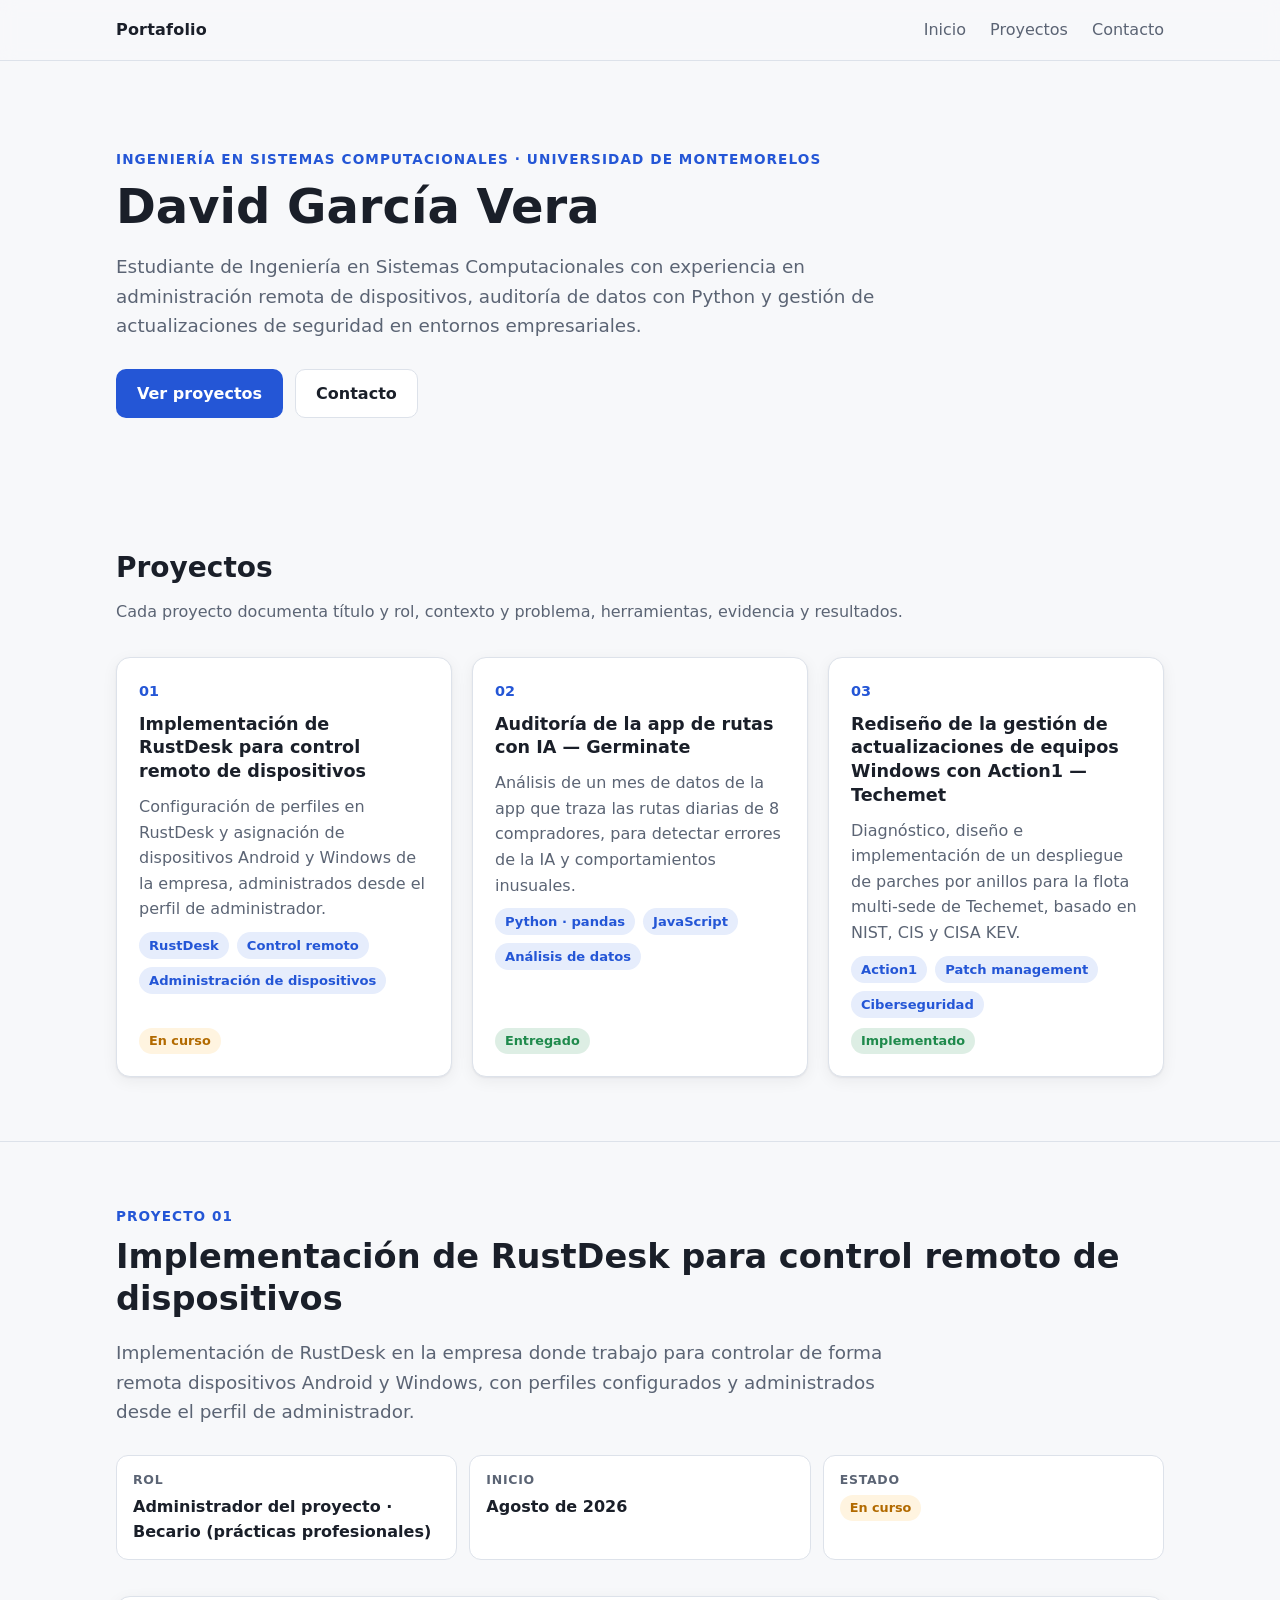
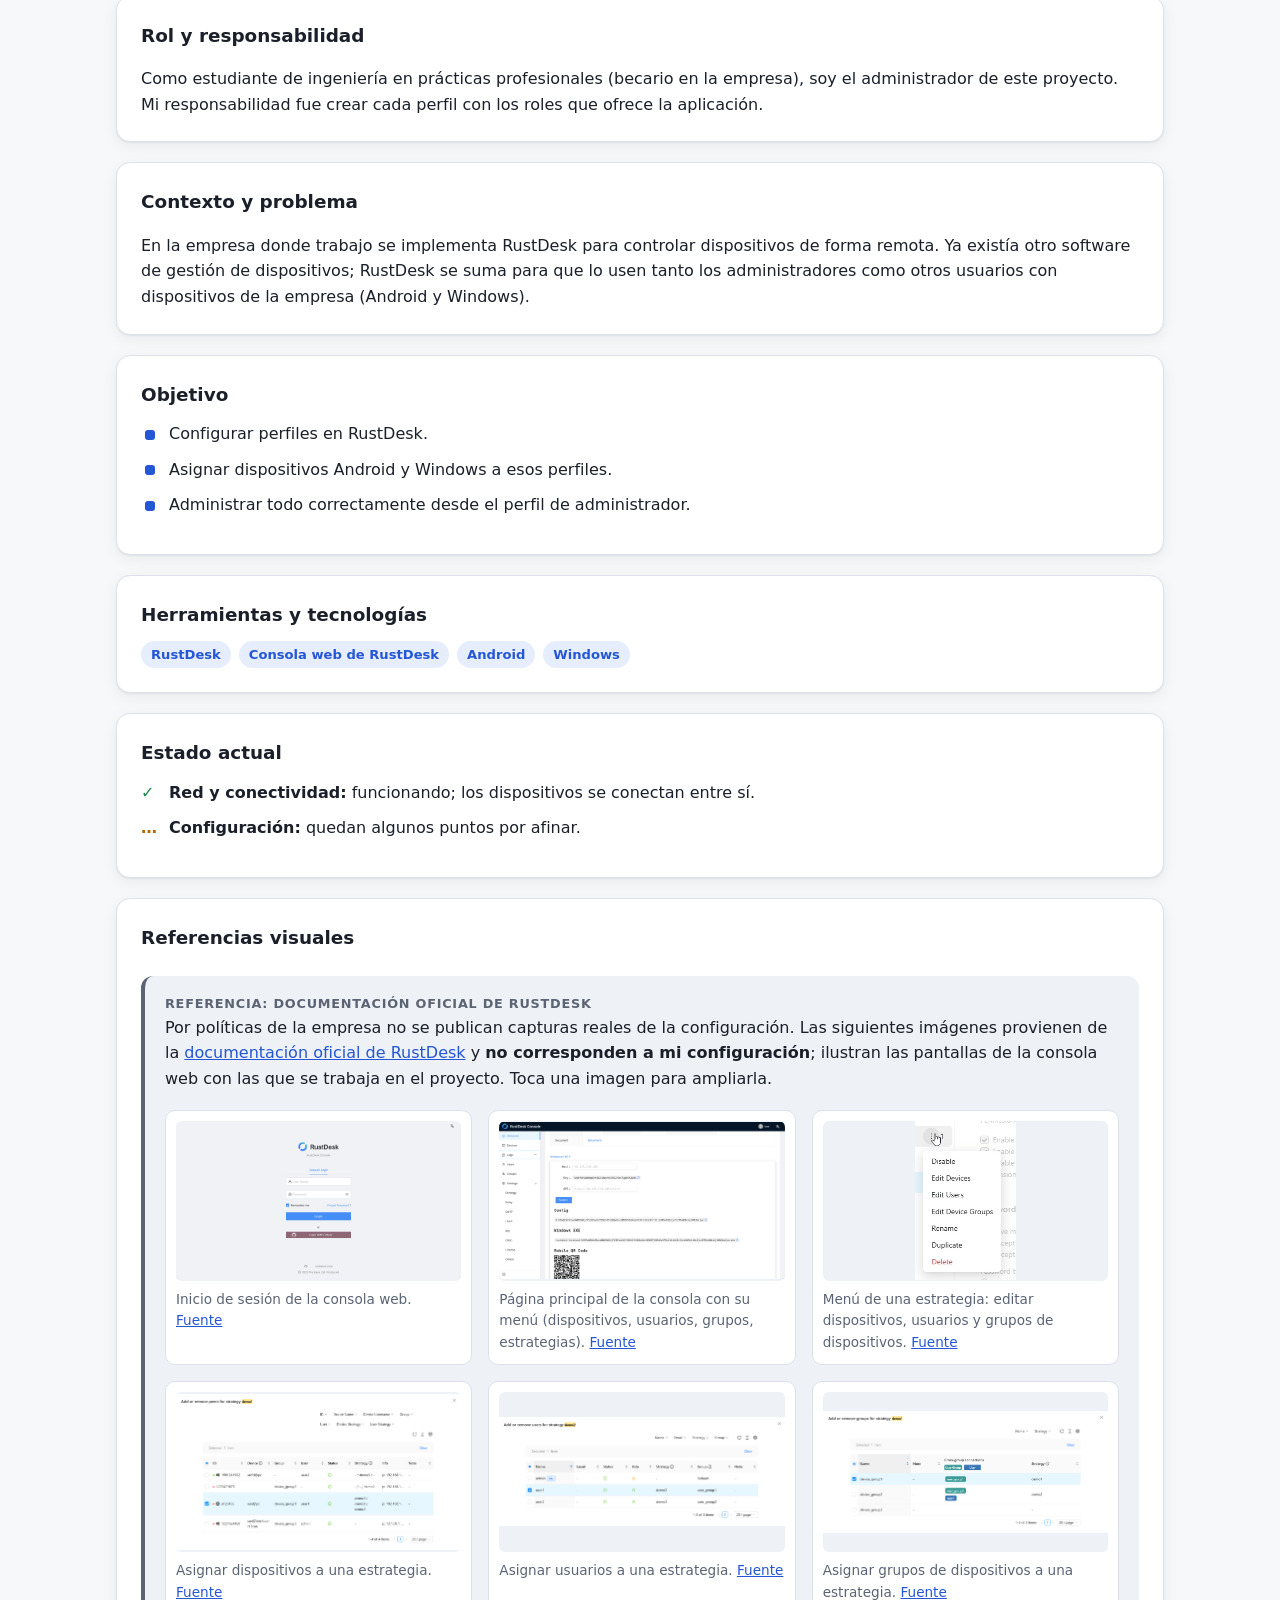
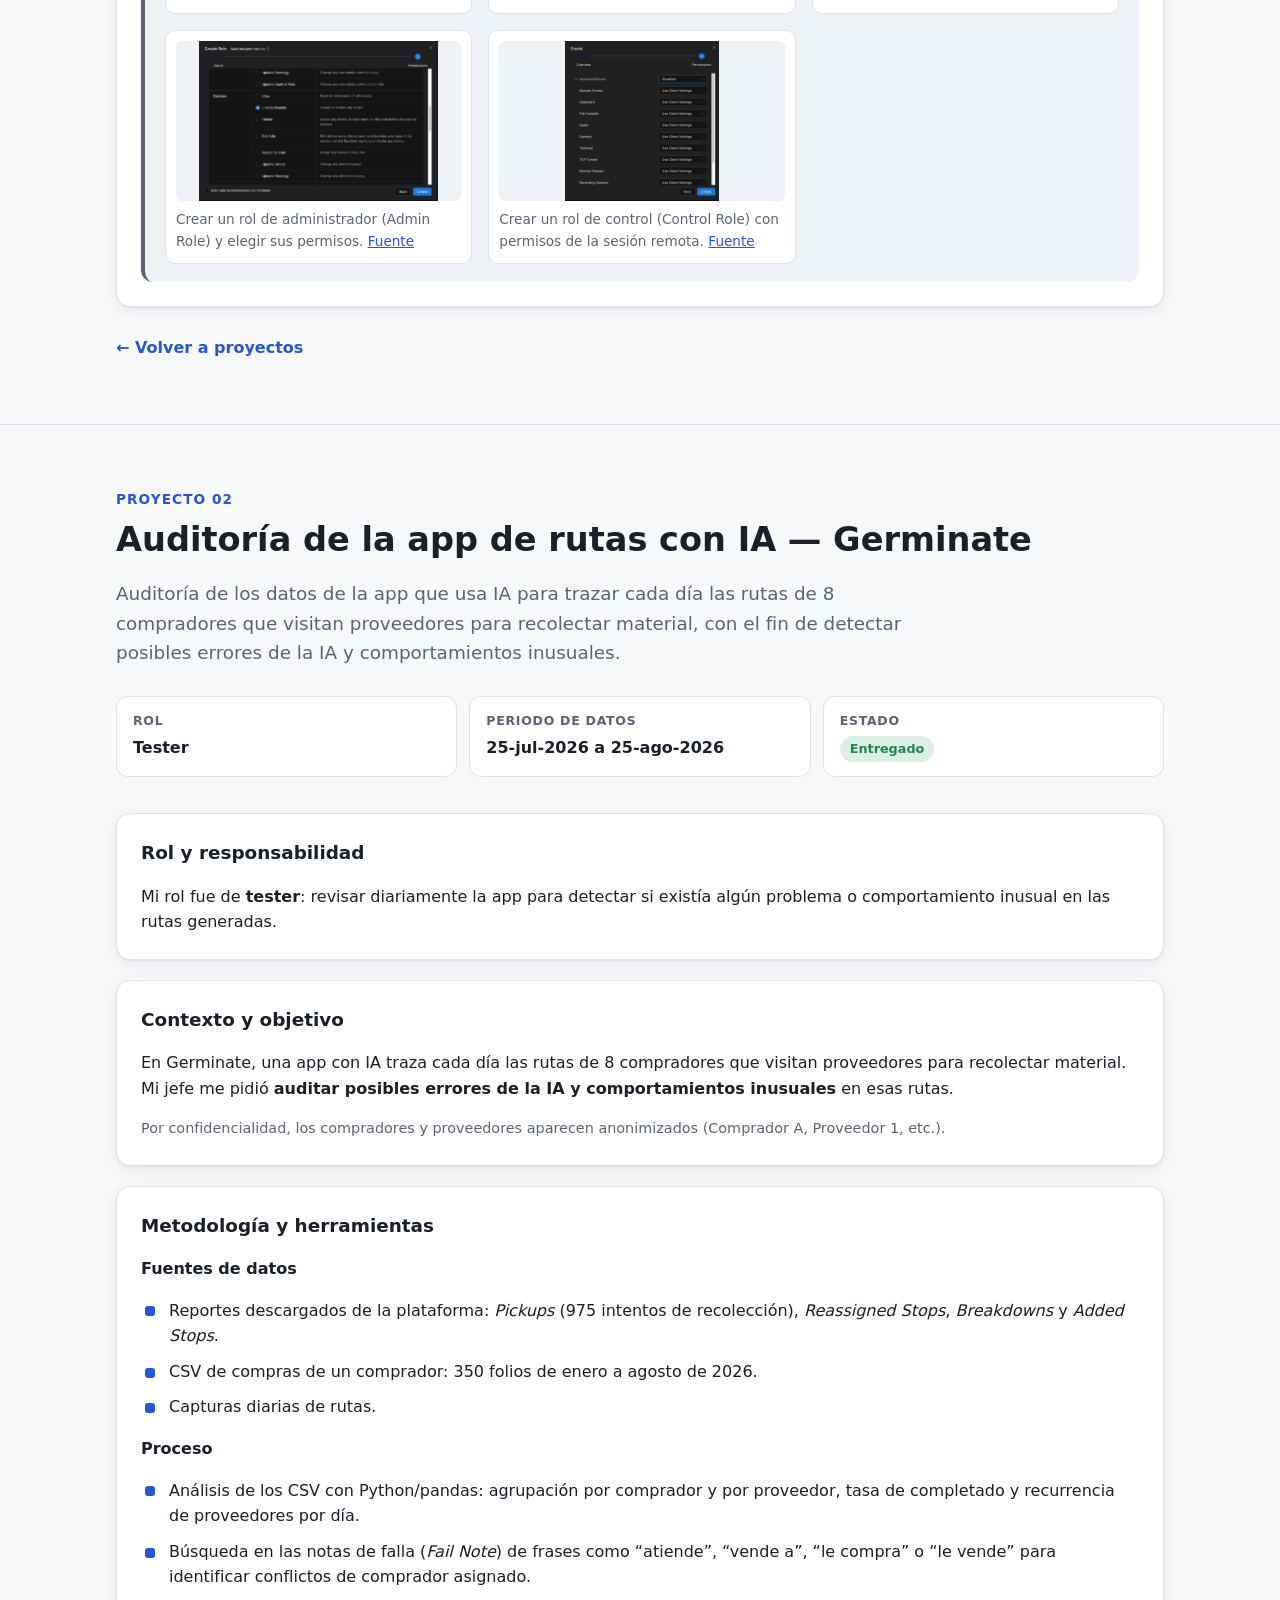
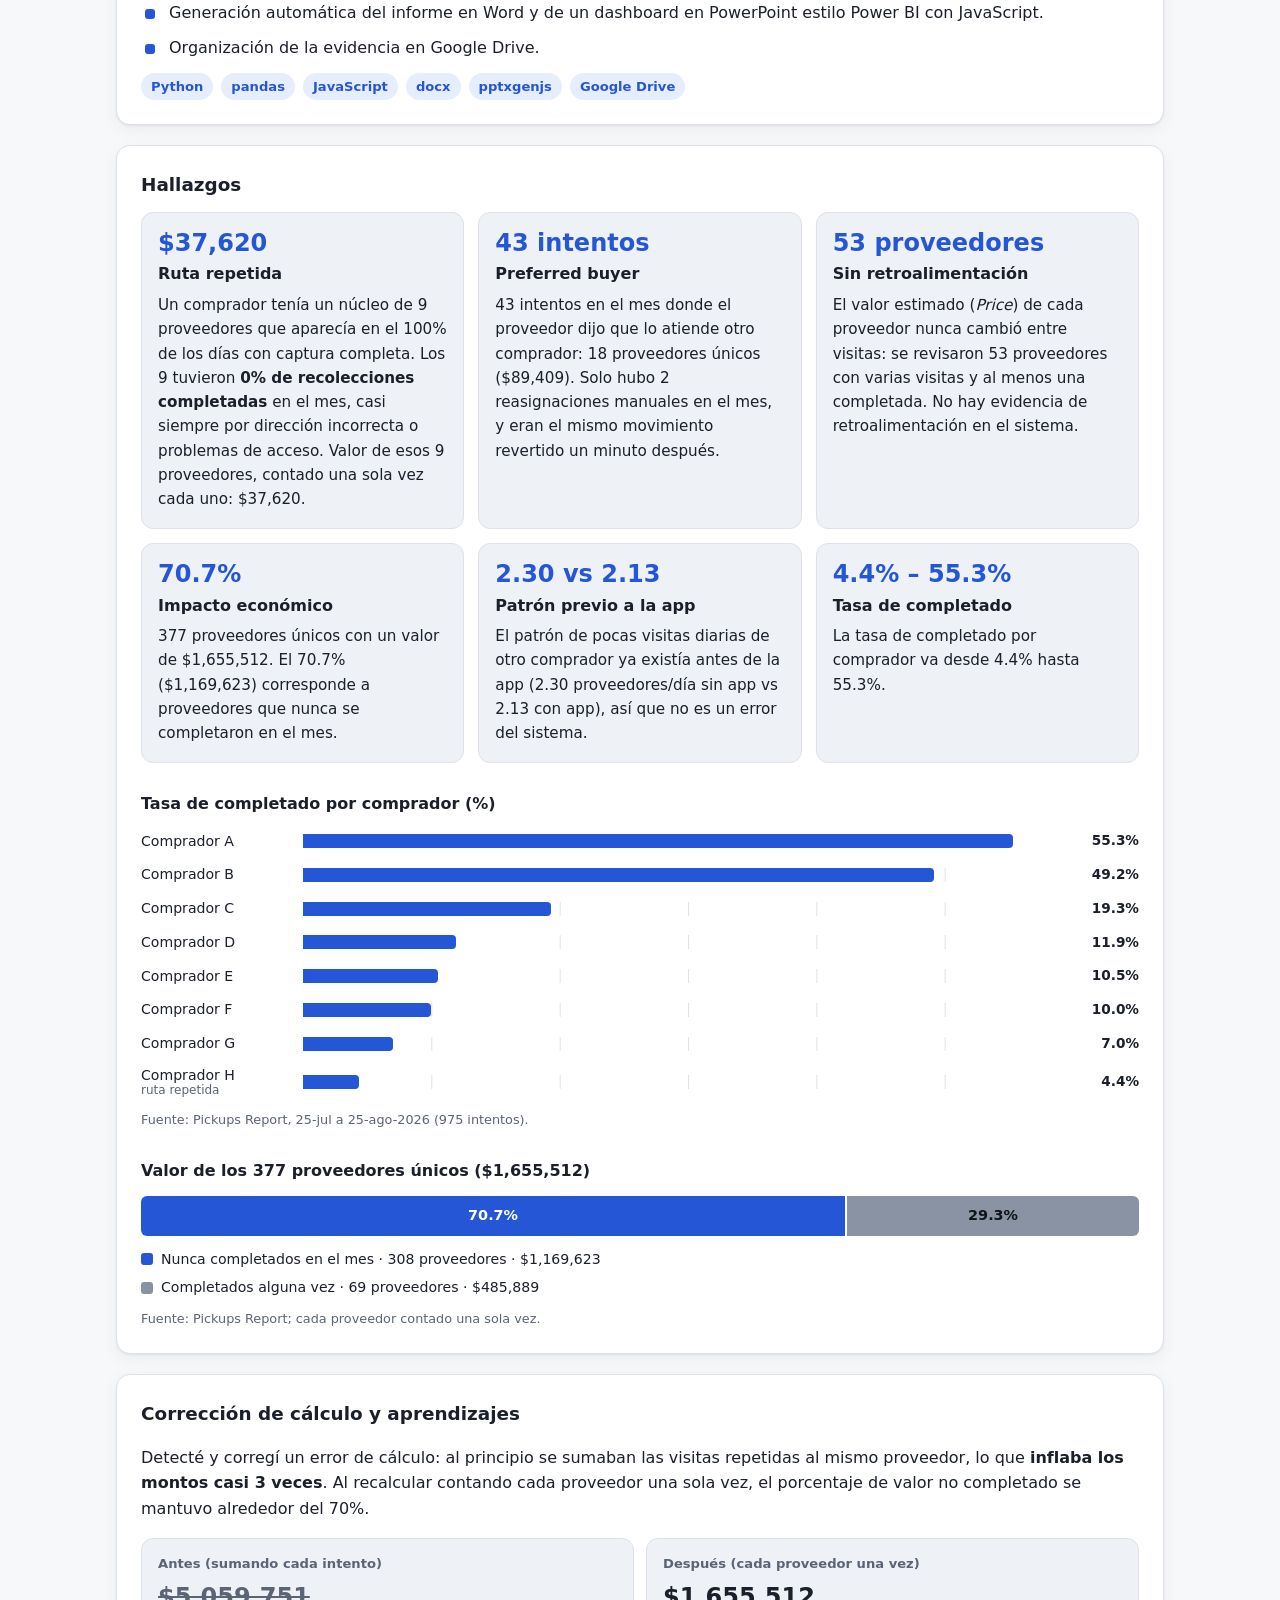
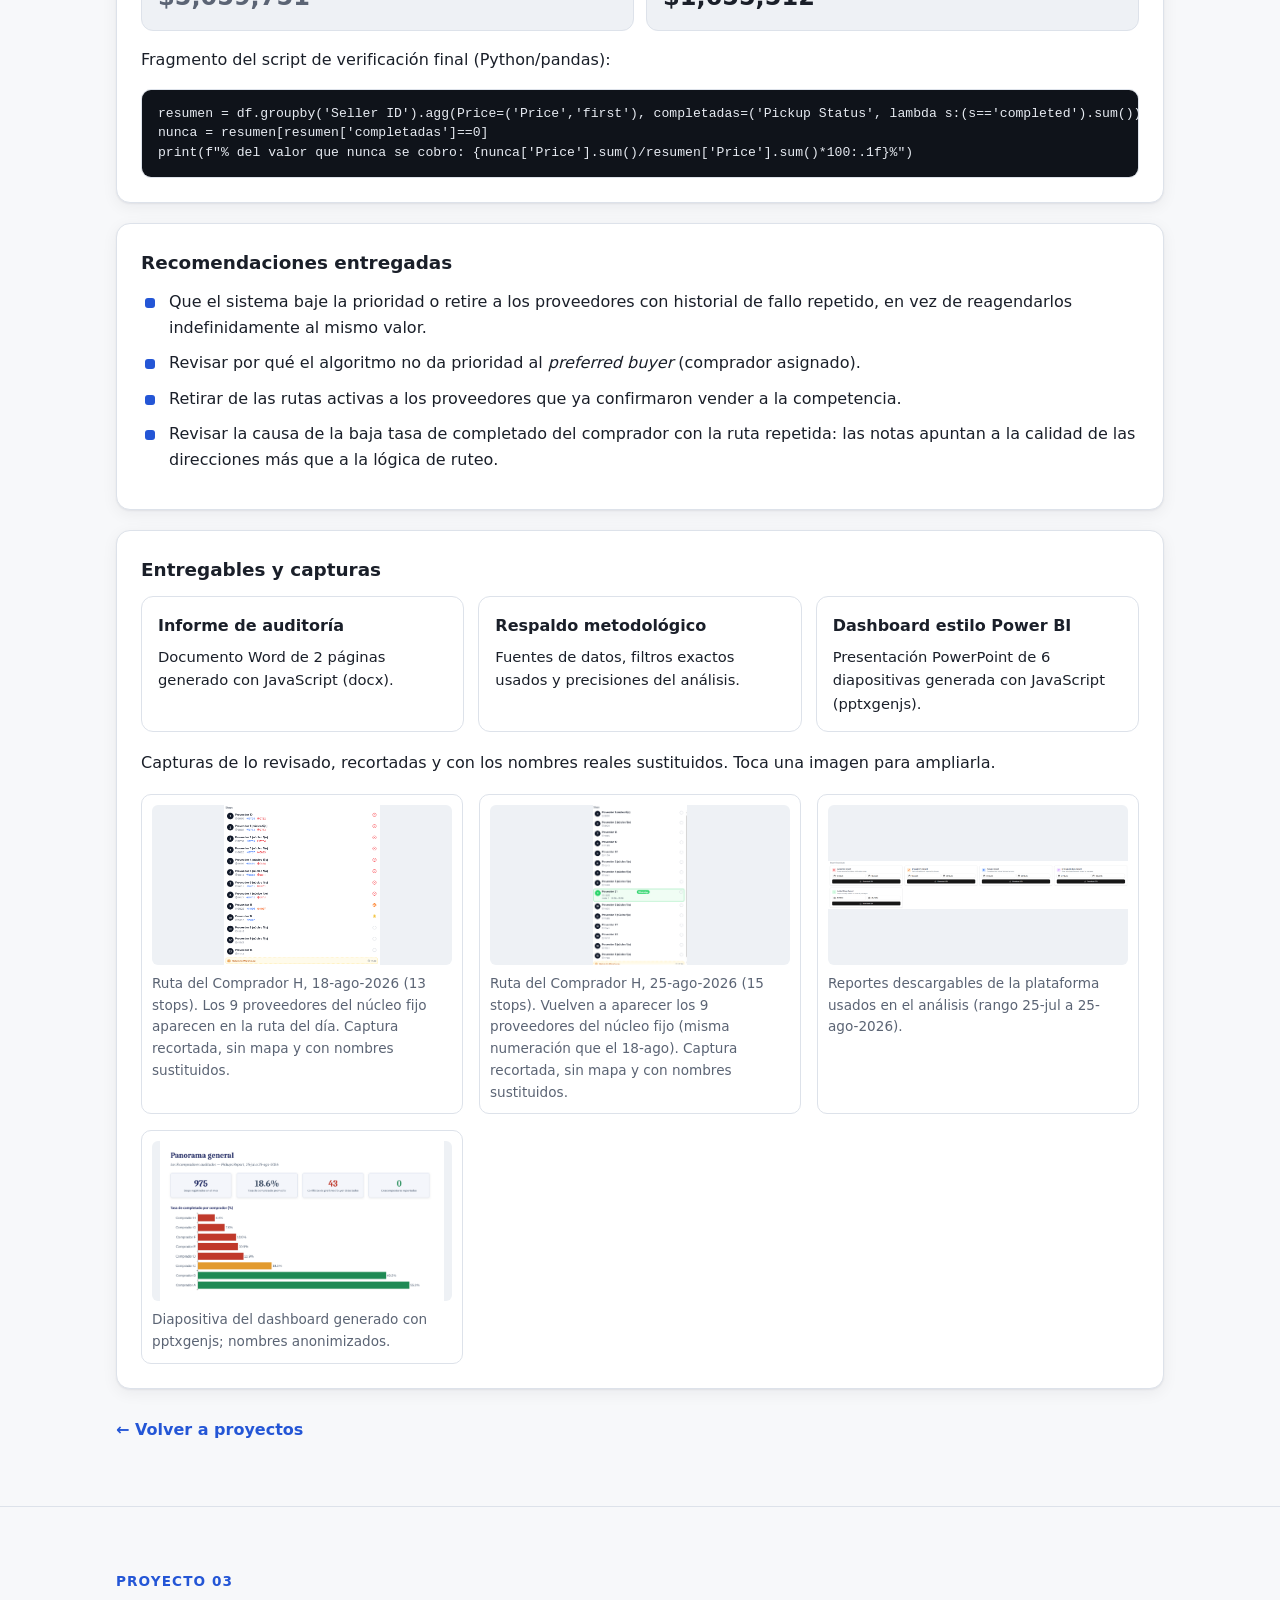
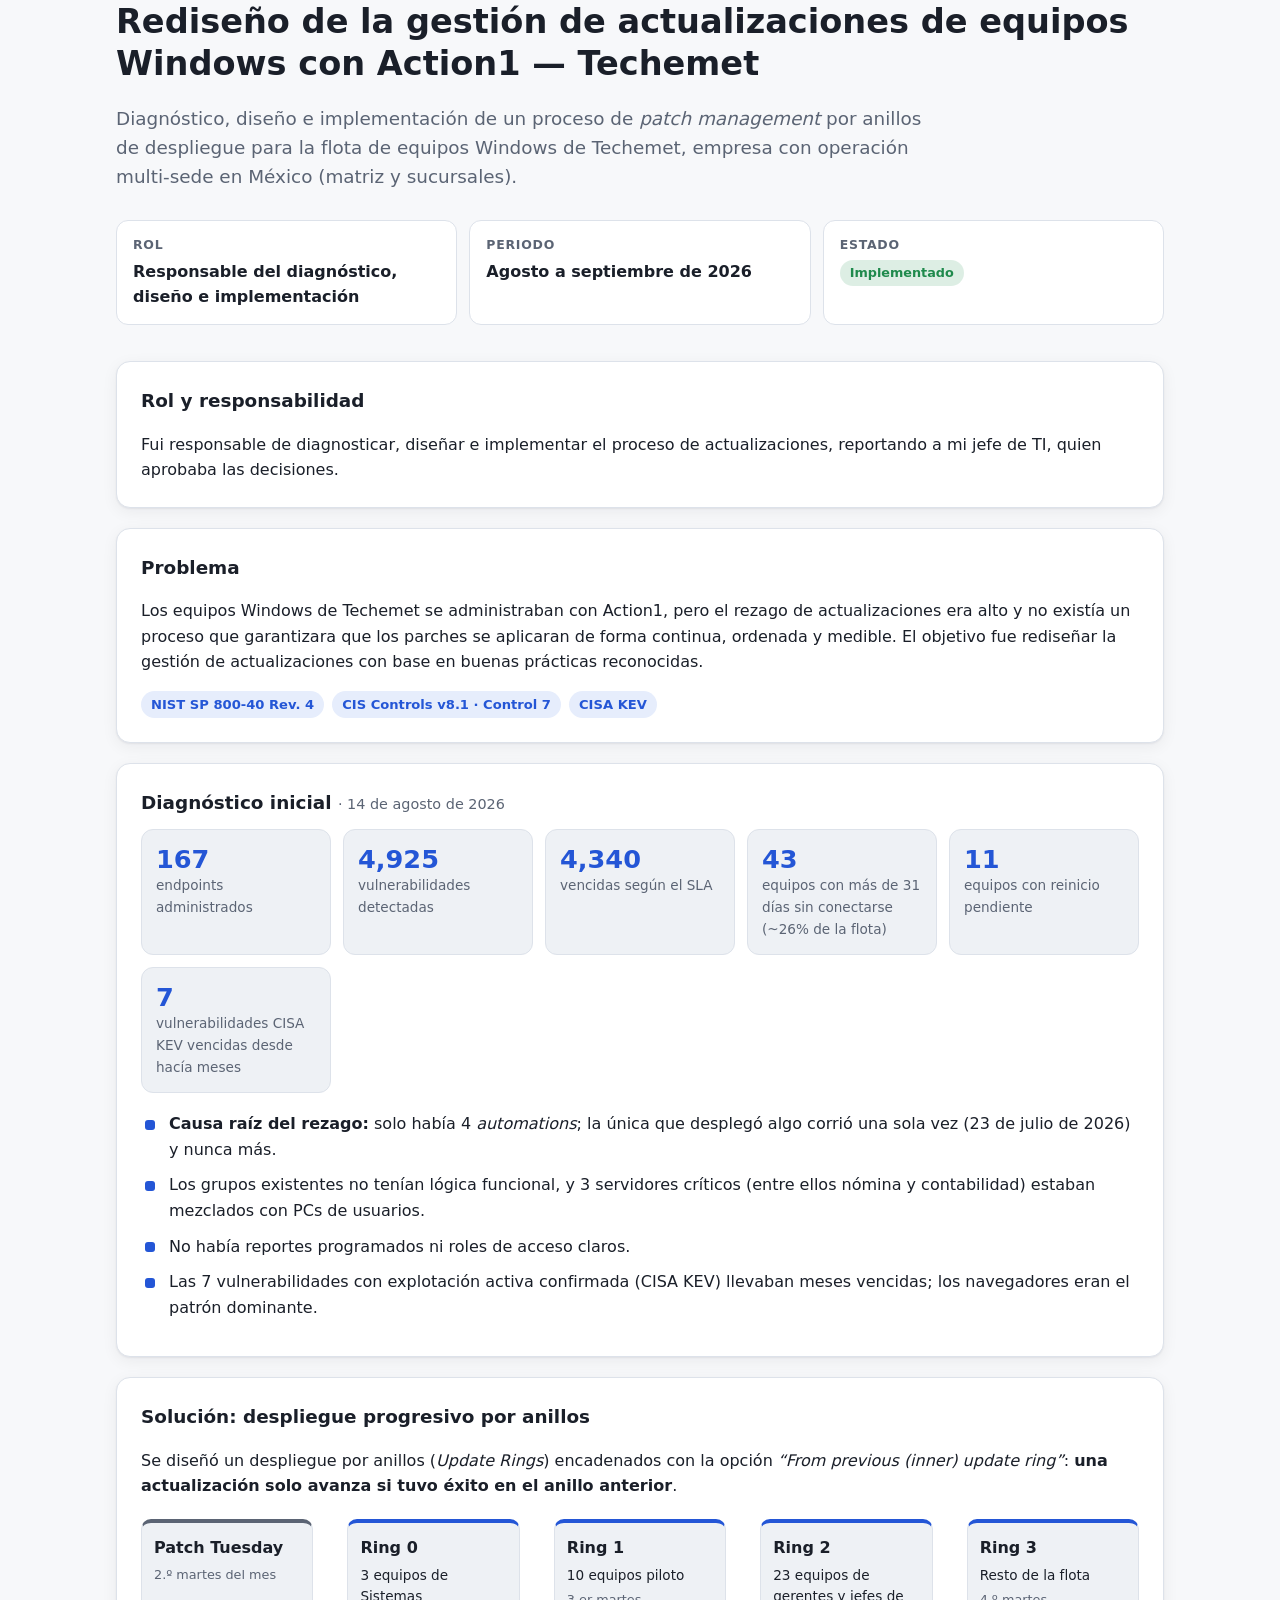
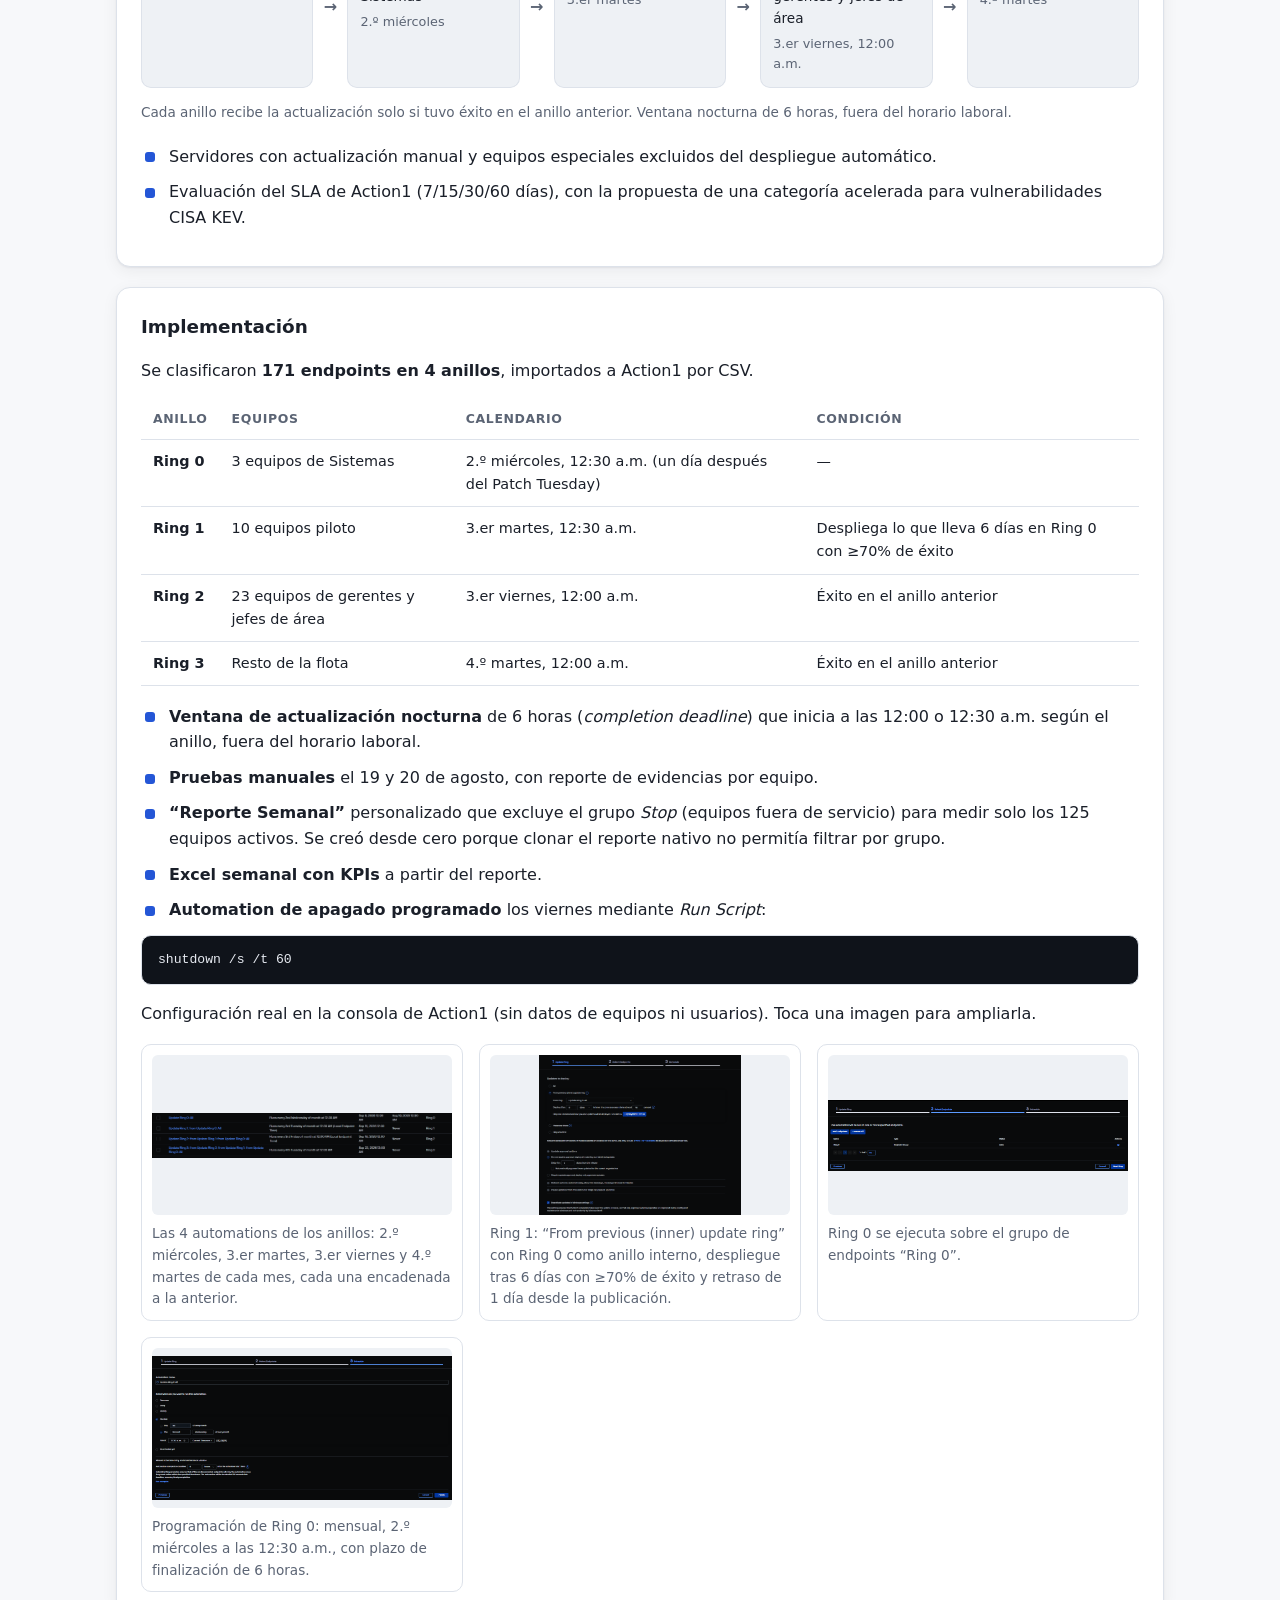
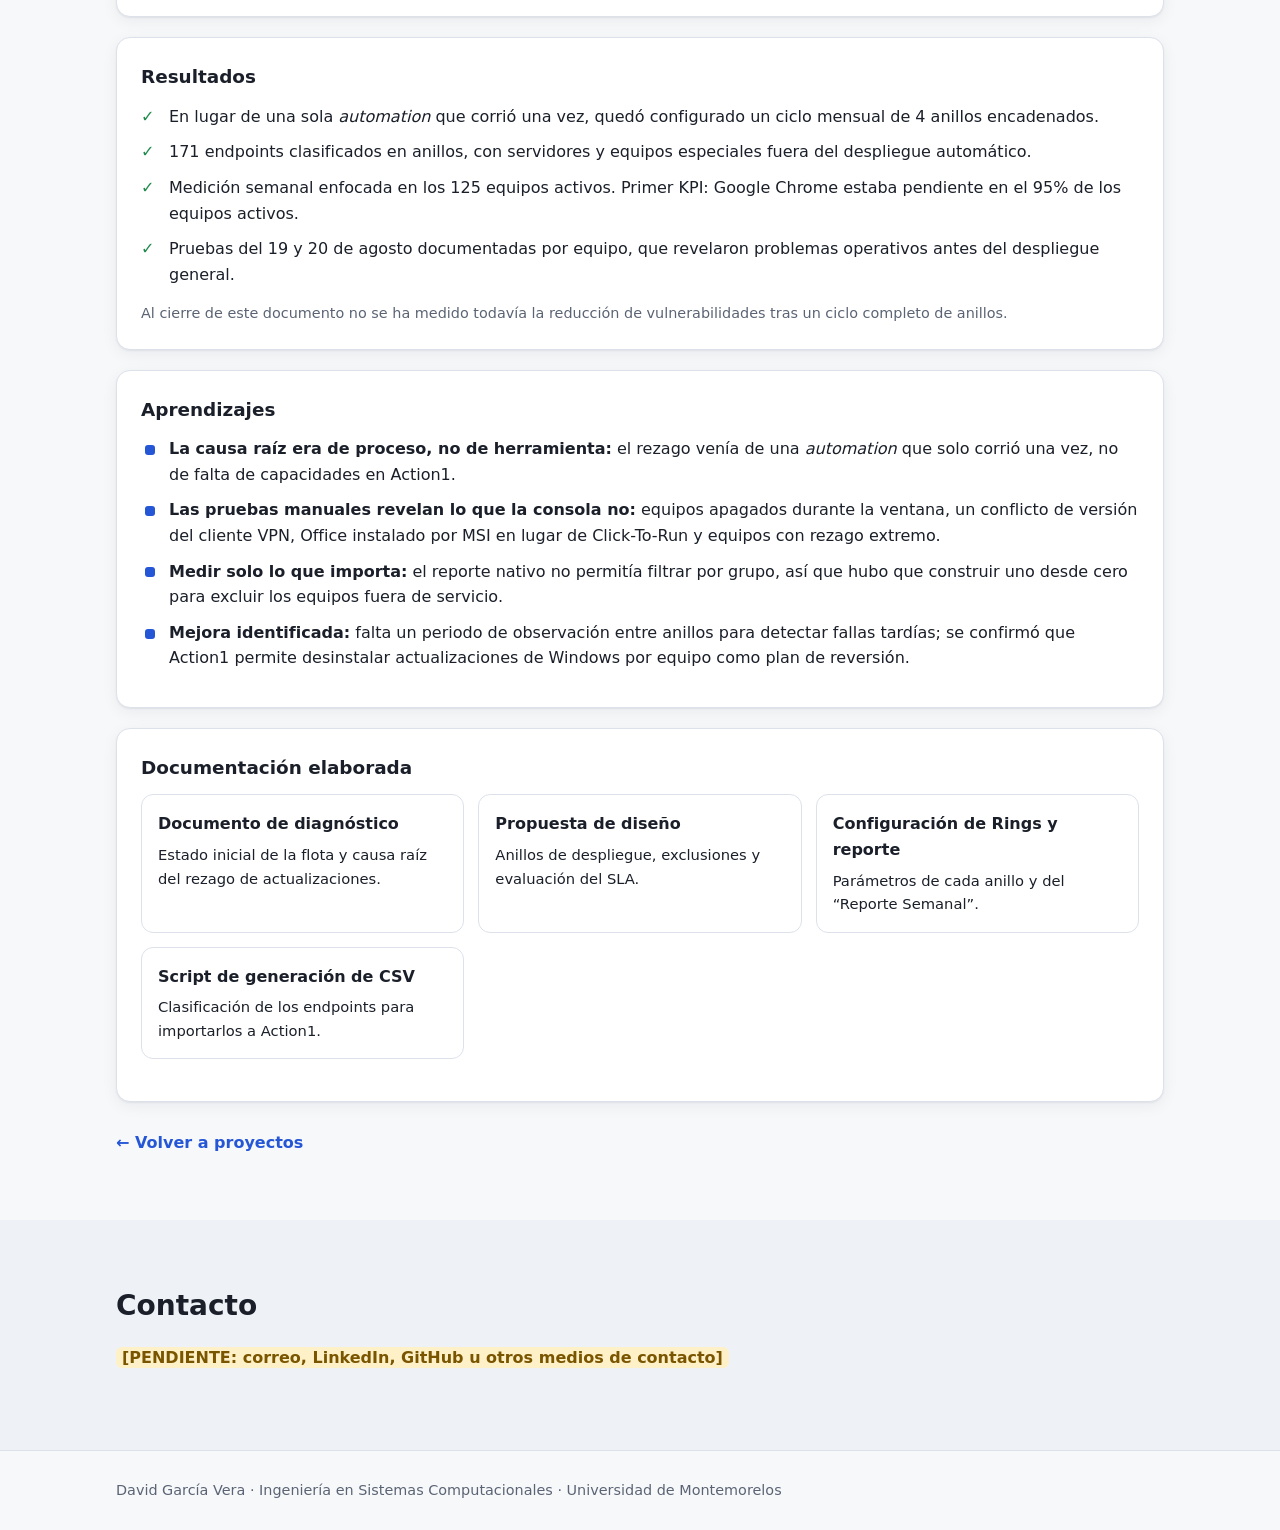
==== commit 238446ff: "Sustituye pendientes por contenido final (excepto contacto) - Portada: frase de presentación. - Rust" ====
--- a/index.html
+++ b/index.html
@@ -30,7 +30,7 @@
       <div class="container">
         <p class="eyebrow">Ingeniería en Sistemas Computacionales · Universidad de Montemorelos</p>
         <h1>David García Vera</h1>
-        <p class="lead"><span class="pending">[PENDIENTE: frase de presentación / propuesta de valor]</span></p>
+        <p class="lead">Estudiante de Ingeniería en Sistemas Computacionales con experiencia en administración remota de dispositivos, auditoría de datos con Python y gestión de actualizaciones de seguridad en entornos empresariales.</p>
         <div class="hero-actions">
           <a class="btn btn-primary" href="#proyectos">Ver proyectos</a>
           <a class="btn btn-ghost" href="#contacto">Contacto</a>
@@ -139,34 +139,15 @@
           </section>
 
           <section class="block">
-            <h3>Estado actual y resultados</h3>
+            <h3>Estado actual</h3>
             <ul class="progress-list">
               <li class="done"><strong>Red y conectividad:</strong> funcionando; los dispositivos se conectan entre sí.</li>
               <li class="todo"><strong>Configuración:</strong> quedan algunos puntos por afinar.</li>
             </ul>
-            <p><span class="pending">[PENDIENTE: resultados e impacto (cuantitativos o cualitativos)]</span></p>
-          </section>
-
-          <section class="block">
-            <h3>Evidencia</h3>
-
-            <div class="evidence-own">
-              <div class="placeholder-figure" role="img" aria-label="Espacio reservado para captura propia">
-                <span class="pending">[PENDIENTE: captura propia de la consola]</span>
-              </div>
-            </div>
-
-            <ul class="link-list">
-              <li>
-                <a href="https://drive.google.com/drive/folders/1Yax_WPJEGcy7KlpWwnoq3epVvVZuNJ4u" target="_blank" rel="noopener">Carpeta de evidencias “3 - RustDesk” (Google Drive)</a>
-              </li>
-              <li>
-                <a href="https://drive.google.com/file/d/1xiNuxIThq7Av5nLjMO9EIydpPKexRtw_/view" target="_blank" rel="noopener">Documento de contexto (.md)</a>
-              </li>
-              <li>
-                <a href="https://docs.google.com/document/d/1rLFNVe87XKfmr5lmI3gUeESE2IbeJAFdnwh_43CNGSw/edit" target="_blank" rel="noopener">Inventario de evidencias</a>
-              </li>
-            </ul>
+          </section>
+
+          <section class="block">
+            <h3>Referencias visuales</h3>
 
             <aside class="reference">
               <p class="reference-label">Referencia: documentación oficial de RustDesk</p>
@@ -363,22 +344,19 @@
           </section>
 
           <section class="block">
-            <h3>Entregables y evidencia</h3>
+            <h3>Entregables y capturas</h3>
             <div class="deliverables">
               <div class="deliverable">
                 <h4>Informe de auditoría</h4>
                 <p>Documento Word de 2 páginas generado con JavaScript (docx).</p>
-                <p><span class="pending">[PENDIENTE: enlace al informe]</span></p>
               </div>
               <div class="deliverable">
                 <h4>Respaldo metodológico</h4>
                 <p>Fuentes de datos, filtros exactos usados y precisiones del análisis.</p>
-                <p><span class="pending">[PENDIENTE: enlace al respaldo con cifras corregidas]</span></p>
               </div>
               <div class="deliverable">
                 <h4>Dashboard estilo Power BI</h4>
                 <p>Presentación PowerPoint de 6 diapositivas generada con JavaScript (pptxgenjs).</p>
-                <p><span class="pending">[PENDIENTE: enlace al dashboard]</span></p>
               </div>
             </div>
 
@@ -401,10 +379,6 @@
                 <figcaption>Diapositiva del dashboard generado con pptxgenjs; nombres anonimizados.</figcaption>
               </figure>
             </div>
-
-            <ul class="link-list">
-              <li><a href="https://drive.google.com/drive/folders/1EquZms9oqIWYJAtPs_0Ol9Psg5K8I93T" target="_blank" rel="noopener">Carpeta de evidencias del proyecto (Google Drive)</a></li>
-            </ul>
           </section>
         </div>
 
@@ -468,9 +442,6 @@
               <li>No había reportes programados ni roles de acceso claros.</li>
               <li>Las 7 vulnerabilidades con explotación activa confirmada (CISA KEV) llevaban meses vencidas; los navegadores eran el patrón dominante.</li>
             </ul>
-            <div class="placeholder-figure placeholder-sm" role="img" aria-label="Espacio reservado para captura">
-              <span class="pending">[PENDIENTE: captura de la consola de Action1 con el estado inicial (anonimizada)]</span>
-            </div>
           </section>
 
           <section class="block">
@@ -559,15 +530,6 @@
                 <button class="zoom" type="button"><img src="assets/action1/ring0-schedule.png" width="1080" height="520" loading="lazy" alt="Paso Schedule de Ring 0: mensual, segundo miércoles a las 12:30 a.m., plazo de finalización de 6 horas"></button>
                 <figcaption>Programación de Ring 0: mensual, 2.º miércoles a las 12:30 a.m., con plazo de finalización de 6 horas.</figcaption>
               </figure>
-              <figure>
-                <div class="placeholder-figure" role="img" aria-label="Espacio reservado para captura"><span class="pending">[PENDIENTE: captura del “Reporte Semanal”]</span></div>
-              </figure>
-              <figure>
-                <div class="placeholder-figure" role="img" aria-label="Espacio reservado para captura"><span class="pending">[PENDIENTE: captura del Excel de KPIs]</span></div>
-              </figure>
-              <figure>
-                <div class="placeholder-figure" role="img" aria-label="Espacio reservado para captura"><span class="pending">[PENDIENTE: captura de la automation de apagado]</span></div>
-              </figure>
             </div>
           </section>
 
@@ -579,7 +541,7 @@
               <li class="done">Medición semanal enfocada en los 125 equipos activos. Primer KPI: Google Chrome estaba pendiente en el 95% de los equipos activos.</li>
               <li class="done">Pruebas del 19 y 20 de agosto documentadas por equipo, que revelaron problemas operativos antes del despliegue general.</li>
             </ul>
-            <p class="note">Al cierre de este documento no se ha medido todavía la reducción de vulnerabilidades tras un ciclo completo de anillos. <span class="pending">[PENDIENTE: métricas posteriores, si existen]</span></p>
+            <p class="note">Al cierre de este documento no se ha medido todavía la reducción de vulnerabilidades tras un ciclo completo de anillos.</p>
           </section>
 
           <section class="block">
@@ -593,23 +555,23 @@
           </section>
 
           <section class="block">
-            <h3>Evidencia</h3>
+            <h3>Documentación elaborada</h3>
             <div class="deliverables">
               <div class="deliverable">
                 <h4>Documento de diagnóstico</h4>
-                <p><span class="pending">[PENDIENTE: enlace]</span></p>
+                <p>Estado inicial de la flota y causa raíz del rezago de actualizaciones.</p>
               </div>
               <div class="deliverable">
                 <h4>Propuesta de diseño</h4>
-                <p><span class="pending">[PENDIENTE: enlace]</span></p>
+                <p>Anillos de despliegue, exclusiones y evaluación del SLA.</p>
               </div>
               <div class="deliverable">
                 <h4>Configuración de Rings y reporte</h4>
-                <p><span class="pending">[PENDIENTE: enlace]</span></p>
+                <p>Parámetros de cada anillo y del “Reporte Semanal”.</p>
               </div>
               <div class="deliverable">
                 <h4>Script de generación de CSV</h4>
-                <p><span class="pending">[PENDIENTE: enlace o fragmento del script]</span></p>
+                <p>Clasificación de los endpoints para importarlos a Action1.</p>
               </div>
             </div>
           </section>
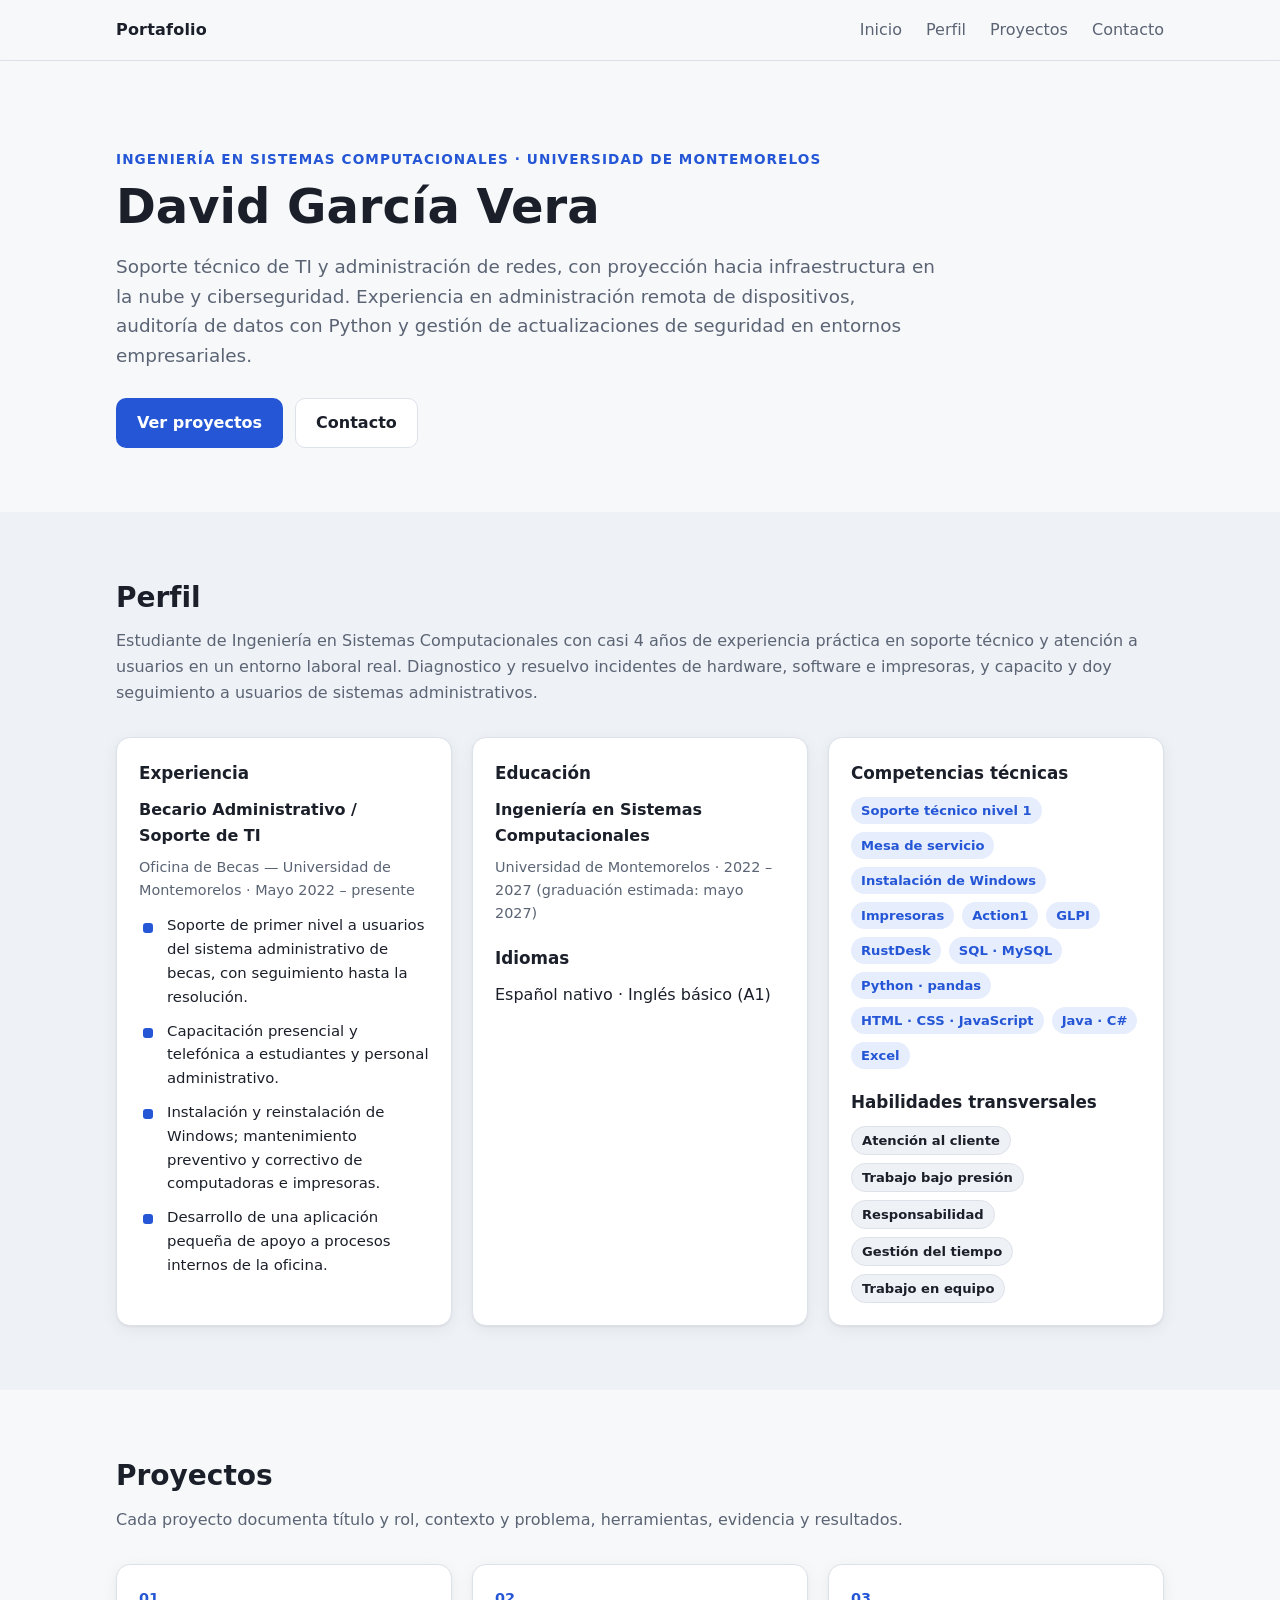
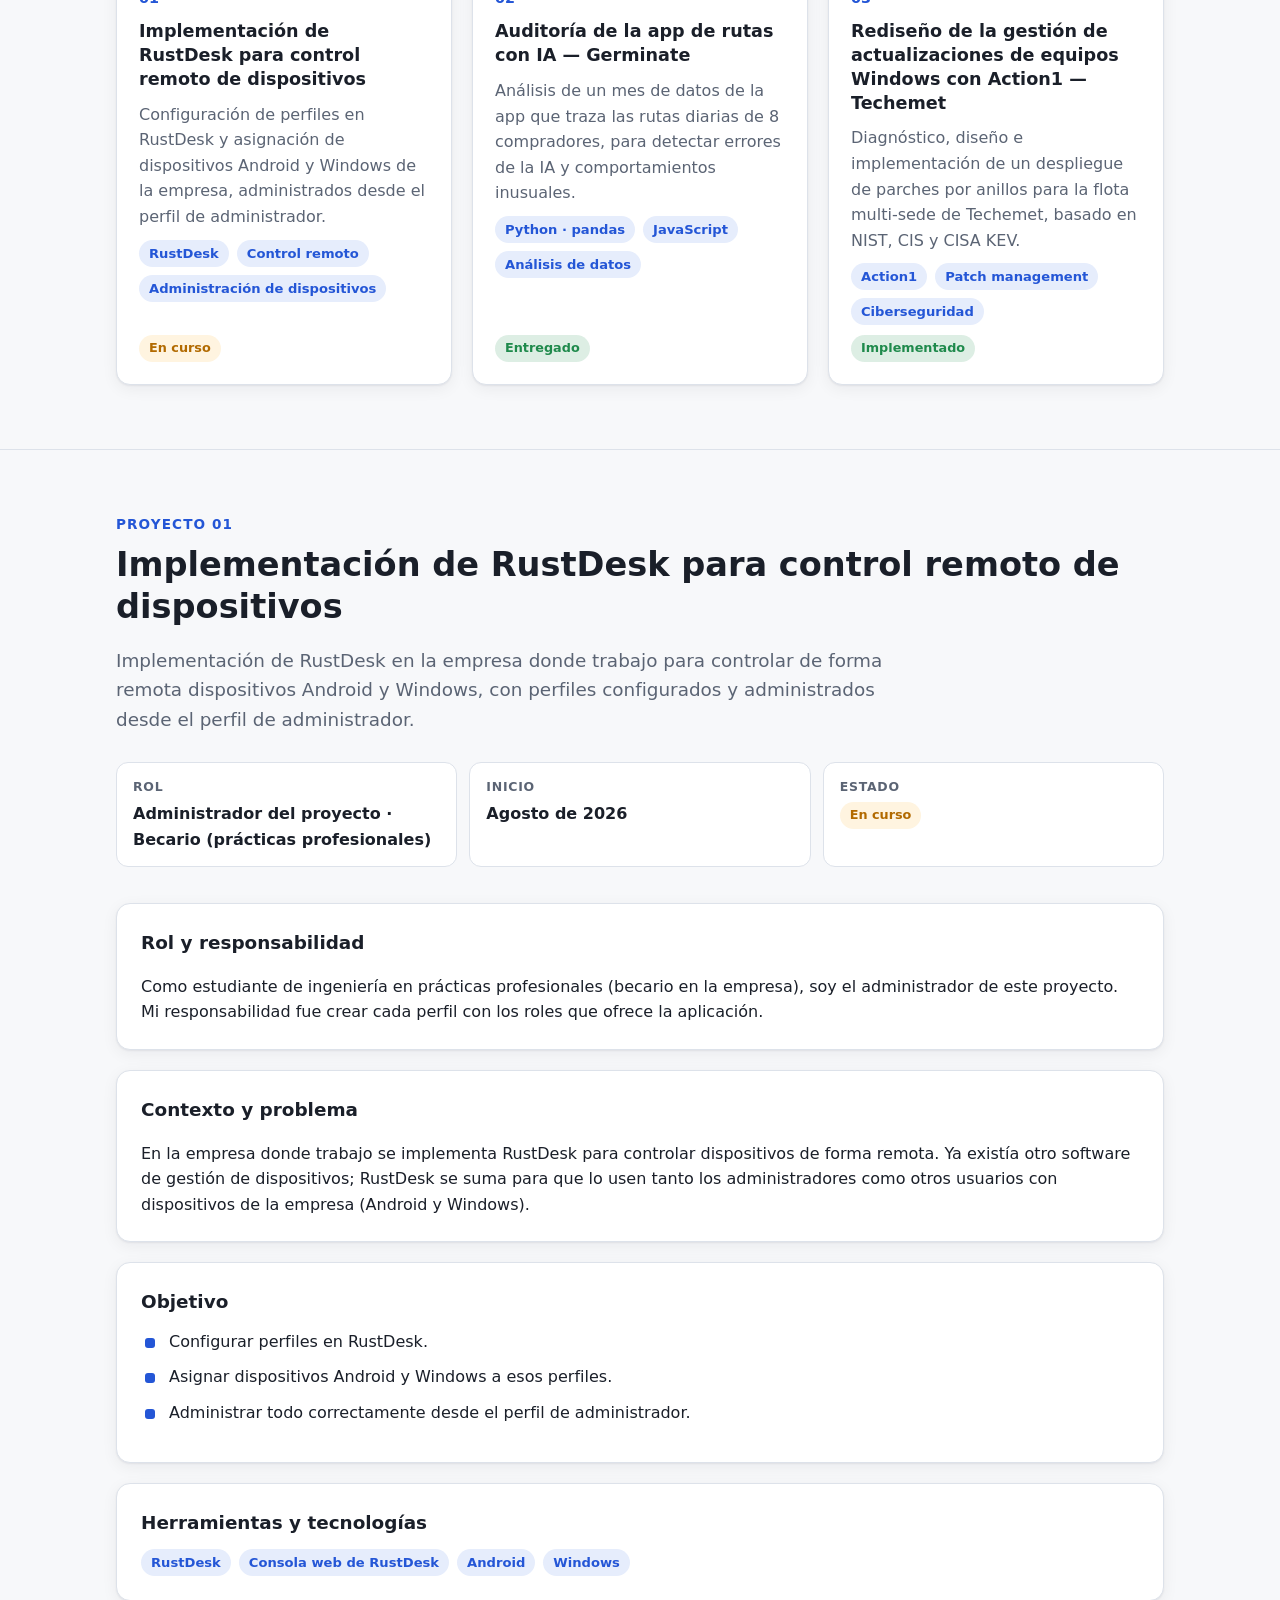
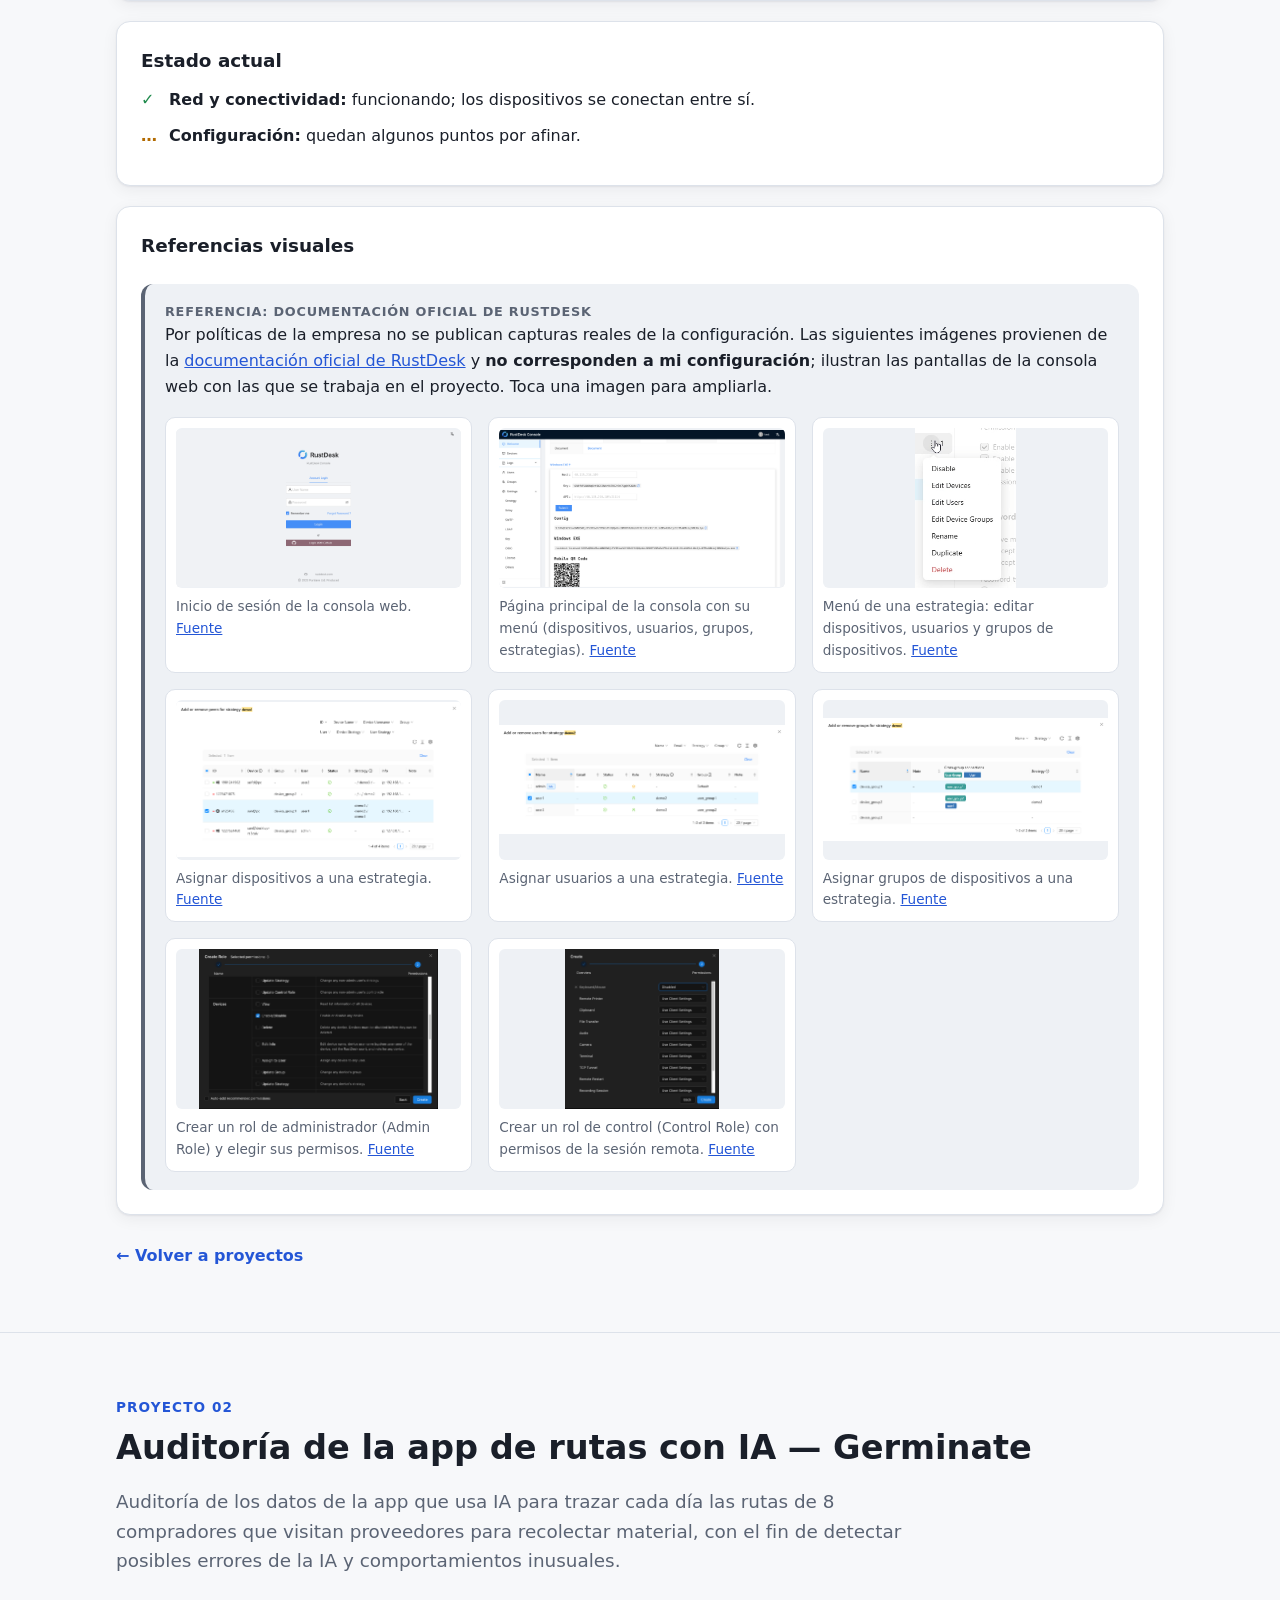
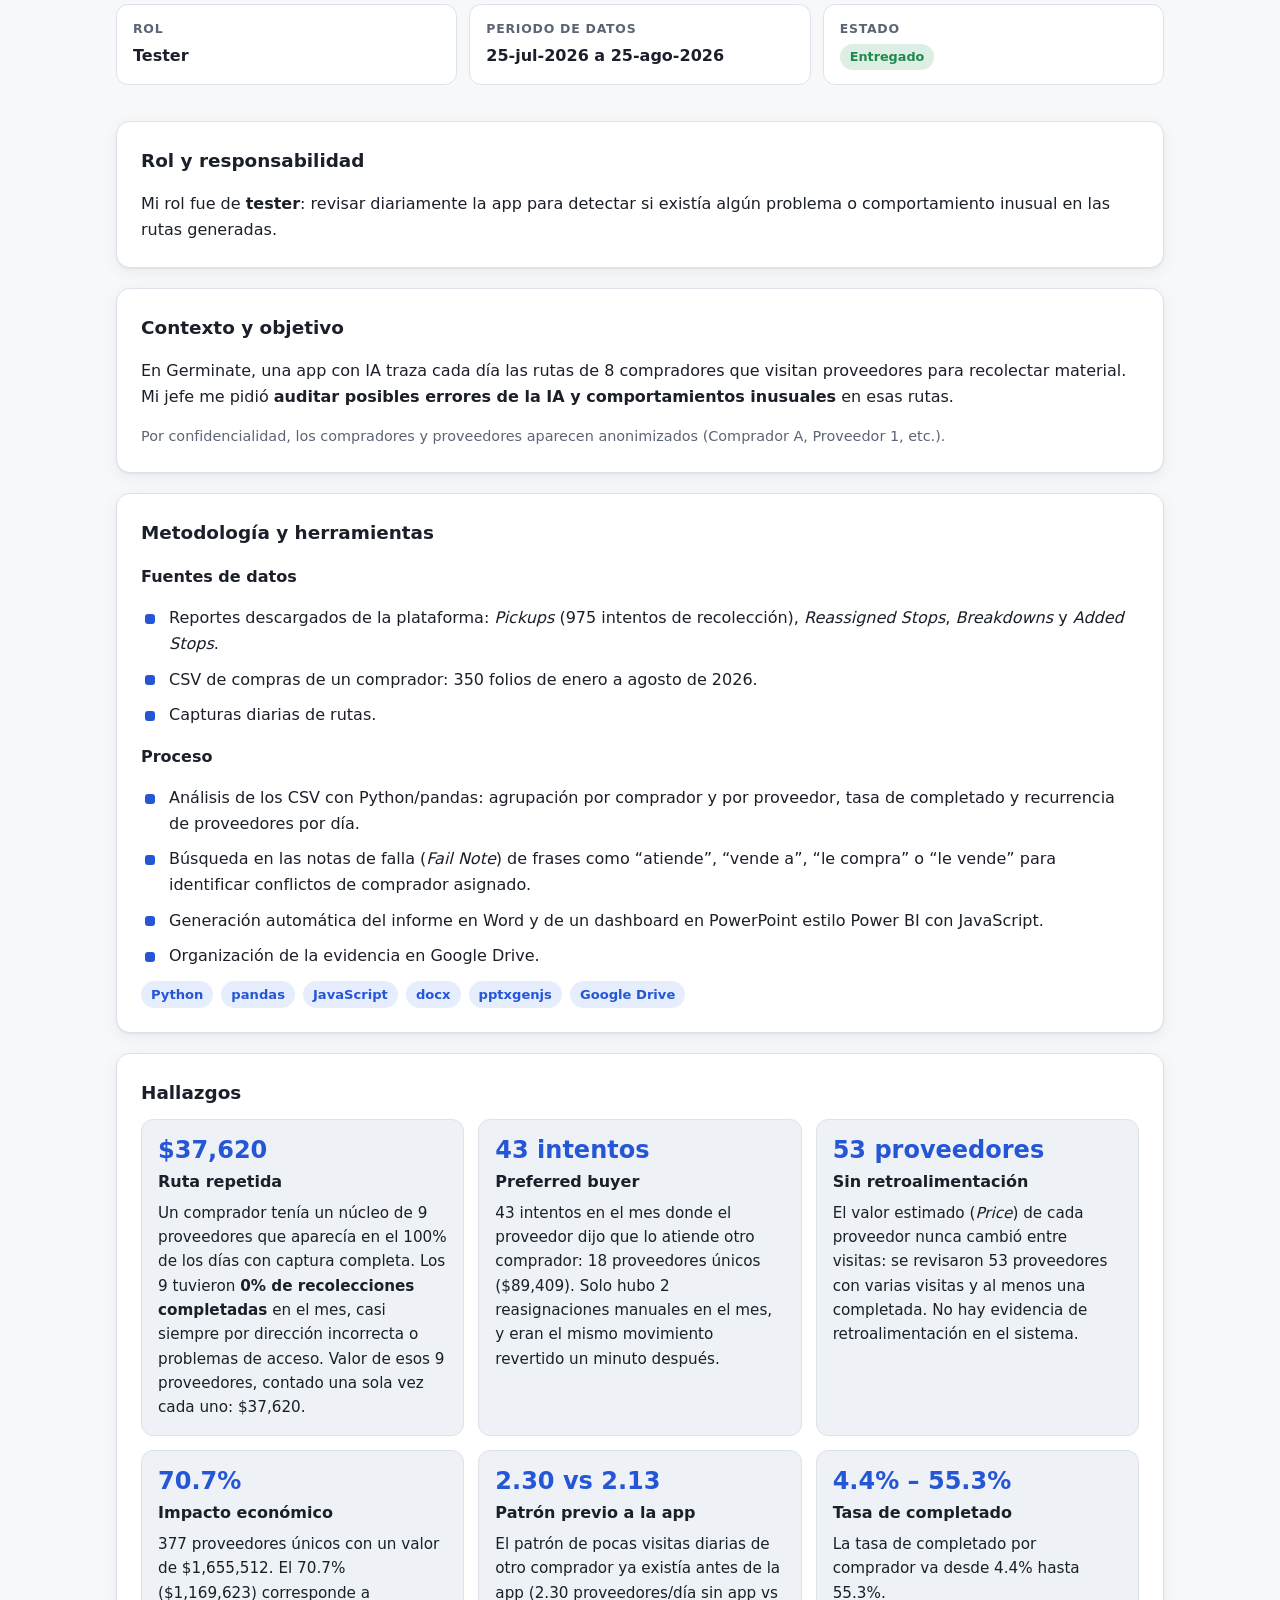
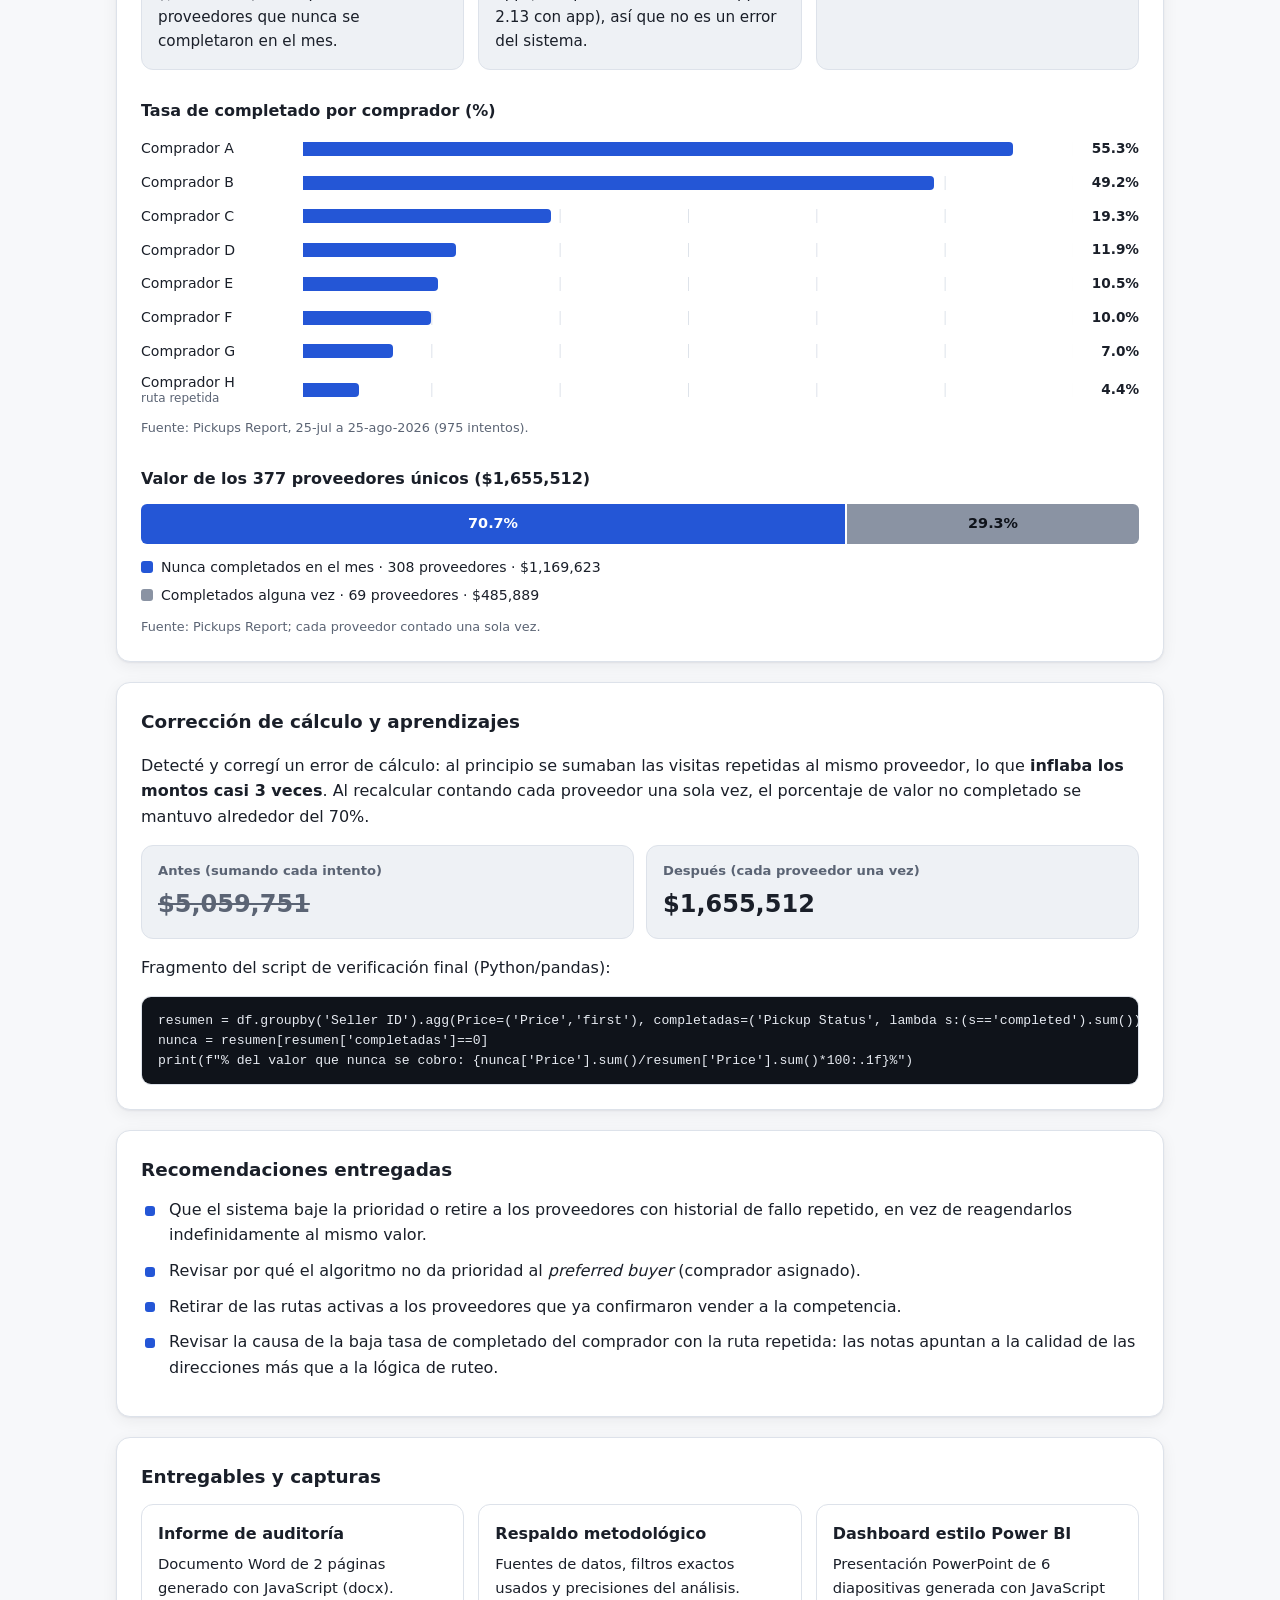
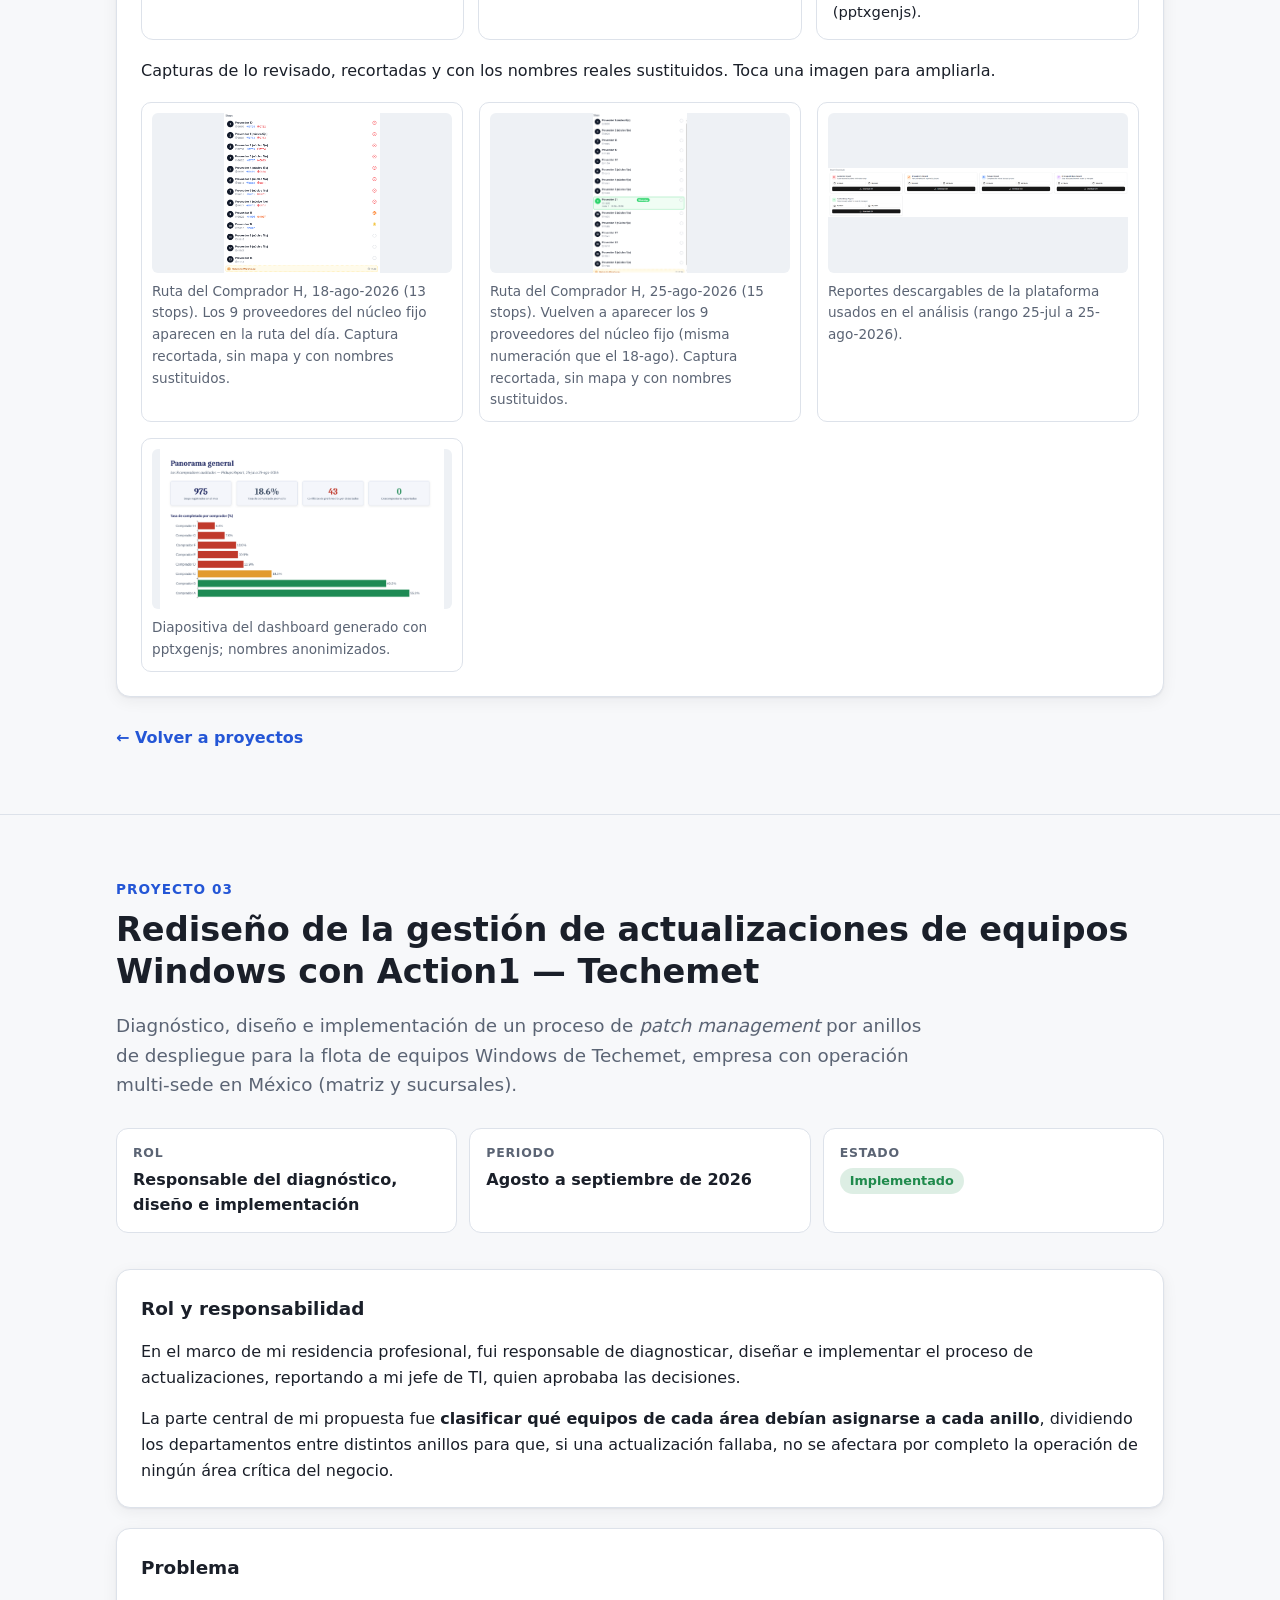
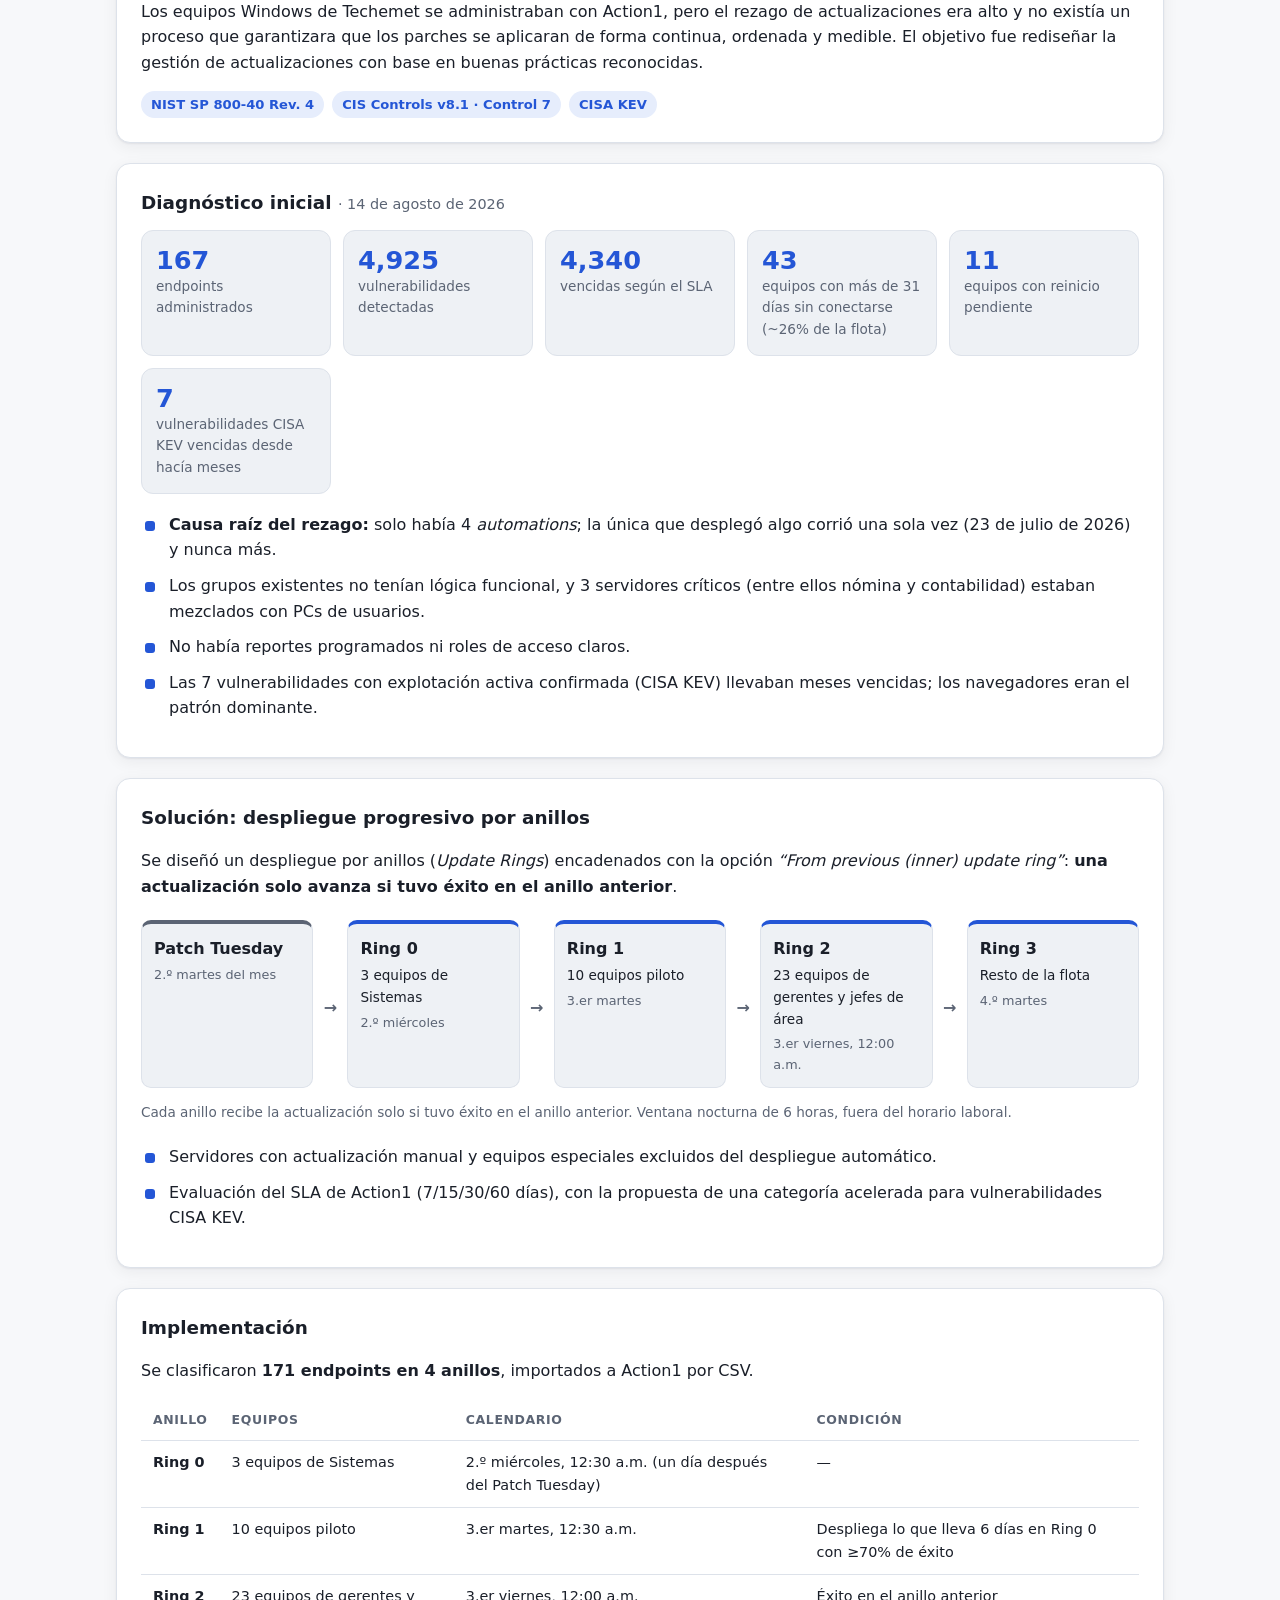
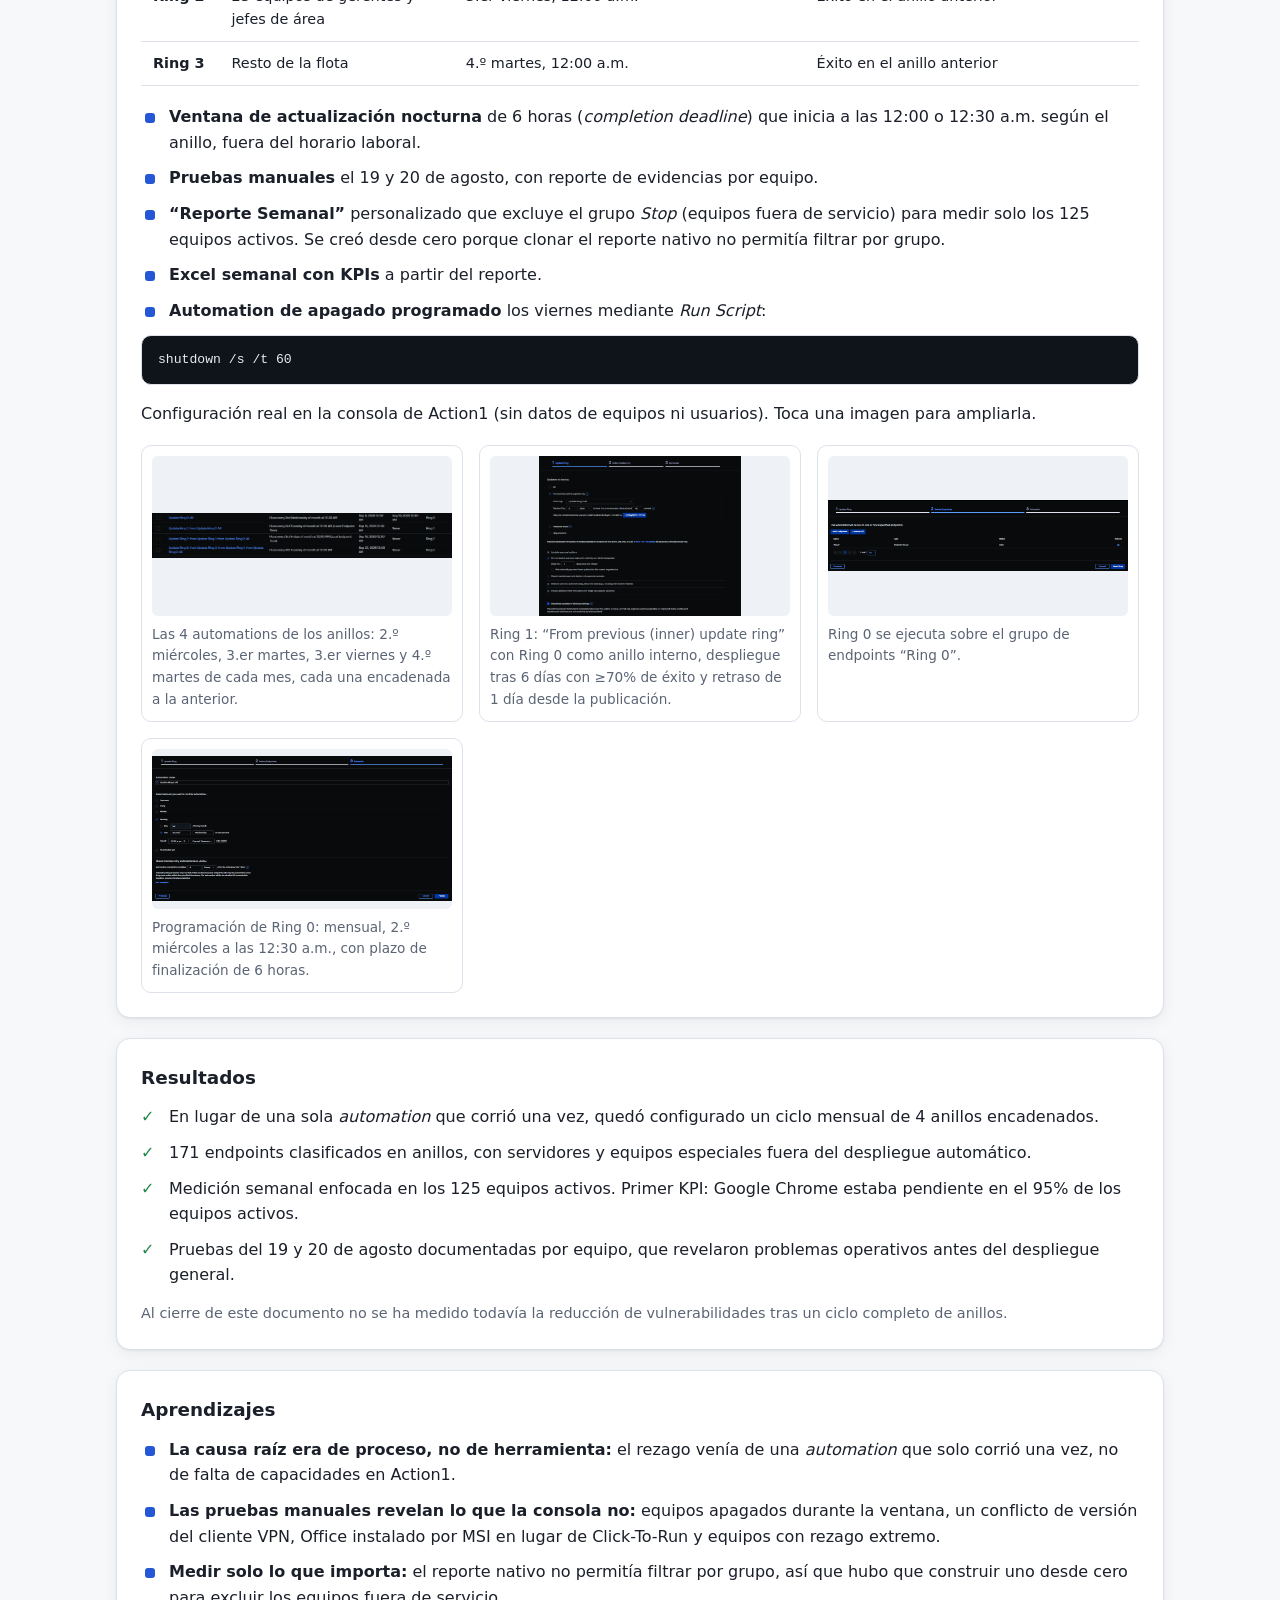
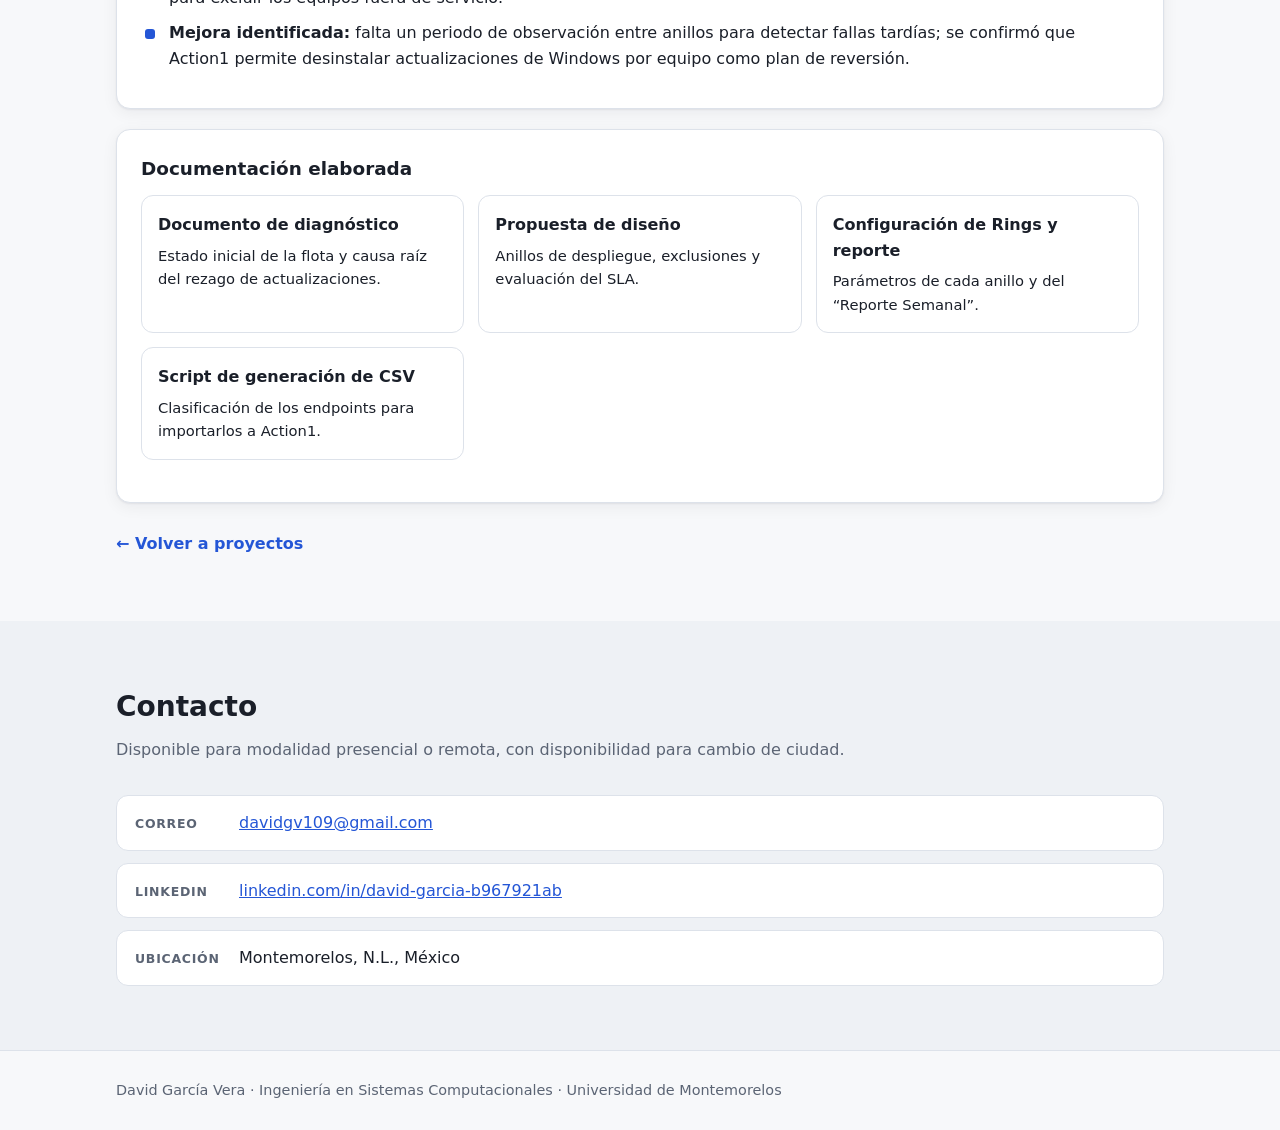
==== commit 97119298: "Agrega perfil profesional y datos de contacto - Sección Perfil: resumen, experiencia en la Oficina d" ====
--- a/index.html
+++ b/index.html
@@ -18,6 +18,7 @@
       </button>
       <nav id="nav-menu" class="nav" aria-label="Principal">
         <a href="#inicio">Inicio</a>
+        <a href="#perfil">Perfil</a>
         <a href="#proyectos">Proyectos</a>
         <a href="#contacto">Contacto</a>
       </nav>
@@ -30,10 +31,68 @@
       <div class="container">
         <p class="eyebrow">Ingeniería en Sistemas Computacionales · Universidad de Montemorelos</p>
         <h1>David García Vera</h1>
-        <p class="lead">Estudiante de Ingeniería en Sistemas Computacionales con experiencia en administración remota de dispositivos, auditoría de datos con Python y gestión de actualizaciones de seguridad en entornos empresariales.</p>
+        <p class="lead">Soporte técnico de TI y administración de redes, con proyección hacia infraestructura en la nube y ciberseguridad. Experiencia en administración remota de dispositivos, auditoría de datos con Python y gestión de actualizaciones de seguridad en entornos empresariales.</p>
         <div class="hero-actions">
           <a class="btn btn-primary" href="#proyectos">Ver proyectos</a>
           <a class="btn btn-ghost" href="#contacto">Contacto</a>
+        </div>
+      </div>
+    </section>
+
+    <!-- ============ PERFIL ============ -->
+    <section id="perfil" class="section section-alt">
+      <div class="container">
+        <h2 class="section-title">Perfil</h2>
+        <p class="section-intro">Estudiante de Ingeniería en Sistemas Computacionales con casi 4 años de experiencia práctica en soporte técnico y atención a usuarios en un entorno laboral real. Diagnostico y resuelvo incidentes de hardware, software e impresoras, y capacito y doy seguimiento a usuarios de sistemas administrativos.</p>
+
+        <div class="profile-grid">
+          <div class="profile-card">
+            <h3>Experiencia</h3>
+            <p class="profile-role">Becario Administrativo / Soporte de TI</p>
+            <p class="profile-meta">Oficina de Becas — Universidad de Montemorelos · Mayo 2022 – presente</p>
+            <ul class="checklist">
+              <li>Soporte de primer nivel a usuarios del sistema administrativo de becas, con seguimiento hasta la resolución.</li>
+              <li>Capacitación presencial y telefónica a estudiantes y personal administrativo.</li>
+              <li>Instalación y reinstalación de Windows; mantenimiento preventivo y correctivo de computadoras e impresoras.</li>
+              <li>Desarrollo de una aplicación pequeña de apoyo a procesos internos de la oficina.</li>
+            </ul>
+          </div>
+
+          <div class="profile-card">
+            <h3>Educación</h3>
+            <p class="profile-role">Ingeniería en Sistemas Computacionales</p>
+            <p class="profile-meta">Universidad de Montemorelos · 2022 – 2027 (graduación estimada: mayo 2027)</p>
+
+            <h3 class="profile-sub">Idiomas</h3>
+            <p>Español nativo · Inglés básico (A1)</p>
+          </div>
+
+          <div class="profile-card">
+            <h3>Competencias técnicas</h3>
+            <ul class="tags">
+              <li>Soporte técnico nivel 1</li>
+              <li>Mesa de servicio</li>
+              <li>Instalación de Windows</li>
+              <li>Impresoras</li>
+              <li>Action1</li>
+              <li>GLPI</li>
+              <li>RustDesk</li>
+              <li>SQL · MySQL</li>
+              <li>Python · pandas</li>
+              <li>HTML · CSS · JavaScript</li>
+              <li>Java · C#</li>
+              <li>Excel</li>
+            </ul>
+
+            <h3 class="profile-sub">Habilidades transversales</h3>
+            <ul class="tags tags-soft">
+              <li>Atención al cliente</li>
+              <li>Trabajo bajo presión</li>
+              <li>Responsabilidad</li>
+              <li>Gestión del tiempo</li>
+              <li>Trabajo en equipo</li>
+            </ul>
+          </div>
         </div>
       </div>
     </section>
@@ -413,7 +472,8 @@
         <div class="project-body">
           <section class="block">
             <h3>Rol y responsabilidad</h3>
-            <p>Fui responsable de diagnosticar, diseñar e implementar el proceso de actualizaciones, reportando a mi jefe de TI, quien aprobaba las decisiones.</p>
+            <p>En el marco de mi residencia profesional, fui responsable de diagnosticar, diseñar e implementar el proceso de actualizaciones, reportando a mi jefe de TI, quien aprobaba las decisiones.</p>
+            <p>La parte central de mi propuesta fue <strong>clasificar qué equipos de cada área debían asignarse a cada anillo</strong>, dividiendo los departamentos entre distintos anillos para que, si una actualización fallaba, no se afectara por completo la operación de ningún área crítica del negocio.</p>
           </section>
 
           <section class="block">
@@ -585,7 +645,12 @@
     <section id="contacto" class="section section-alt">
       <div class="container">
         <h2 class="section-title">Contacto</h2>
-        <p><span class="pending">[PENDIENTE: correo, LinkedIn, GitHub u otros medios de contacto]</span></p>
+        <p class="section-intro">Disponible para modalidad presencial o remota, con disponibilidad para cambio de ciudad.</p>
+        <ul class="contact-list">
+          <li><span class="contact-label">Correo</span><a href="mailto:davidgv109@gmail.com">davidgv109@gmail.com</a></li>
+          <li><span class="contact-label">LinkedIn</span><a href="https://www.linkedin.com/in/david-garcia-b967921ab" target="_blank" rel="noopener">linkedin.com/in/david-garcia-b967921ab</a></li>
+          <li><span class="contact-label">Ubicación</span>Montemorelos, N.L., México</li>
+        </ul>
       </div>
     </section>
   </main>
--- a/styles.css
+++ b/styles.css
@@ -351,3 +351,25 @@
 .data-table th, .data-table td { text-align: left; padding: 10px 12px; border-bottom: 1px solid var(--border); vertical-align: top; }
 .data-table th { font-size: .78rem; text-transform: uppercase; letter-spacing: .05em; color: var(--muted); }
 .data-table td:first-child { font-weight: 700; white-space: nowrap; }
+
+/* ---------- Perfil y contacto ---------- */
+.profile-grid { display: grid; gap: 20px; grid-template-columns: repeat(auto-fit, minmax(280px, 1fr)); }
+.profile-card {
+  background: var(--surface); border: 1px solid var(--border); border-radius: var(--radius);
+  padding: 22px; box-shadow: var(--shadow); min-width: 0;
+}
+.profile-card h3 { margin: 0 0 10px; font-size: 1.05rem; }
+.profile-card .profile-sub { margin-top: 20px; }
+.profile-card p { margin: 0 0 8px; }
+.profile-role { font-weight: 700; }
+.profile-meta { color: var(--muted); font-size: .9rem; }
+.profile-card .checklist { margin-top: 12px; font-size: .93rem; }
+.tags-soft li { background: var(--surface-alt); color: var(--text); border: 1px solid var(--border); }
+
+.contact-list { list-style: none; padding: 0; margin: 0; display: grid; gap: 12px; }
+.contact-list li {
+  display: flex; flex-wrap: wrap; align-items: baseline; gap: 4px 14px;
+  background: var(--surface); border: 1px solid var(--border); border-radius: 12px; padding: 14px 18px;
+}
+.contact-label { min-width: 90px; font-size: .78rem; font-weight: 700; text-transform: uppercase; letter-spacing: .06em; color: var(--muted); }
+.contact-list a { word-break: break-all; }
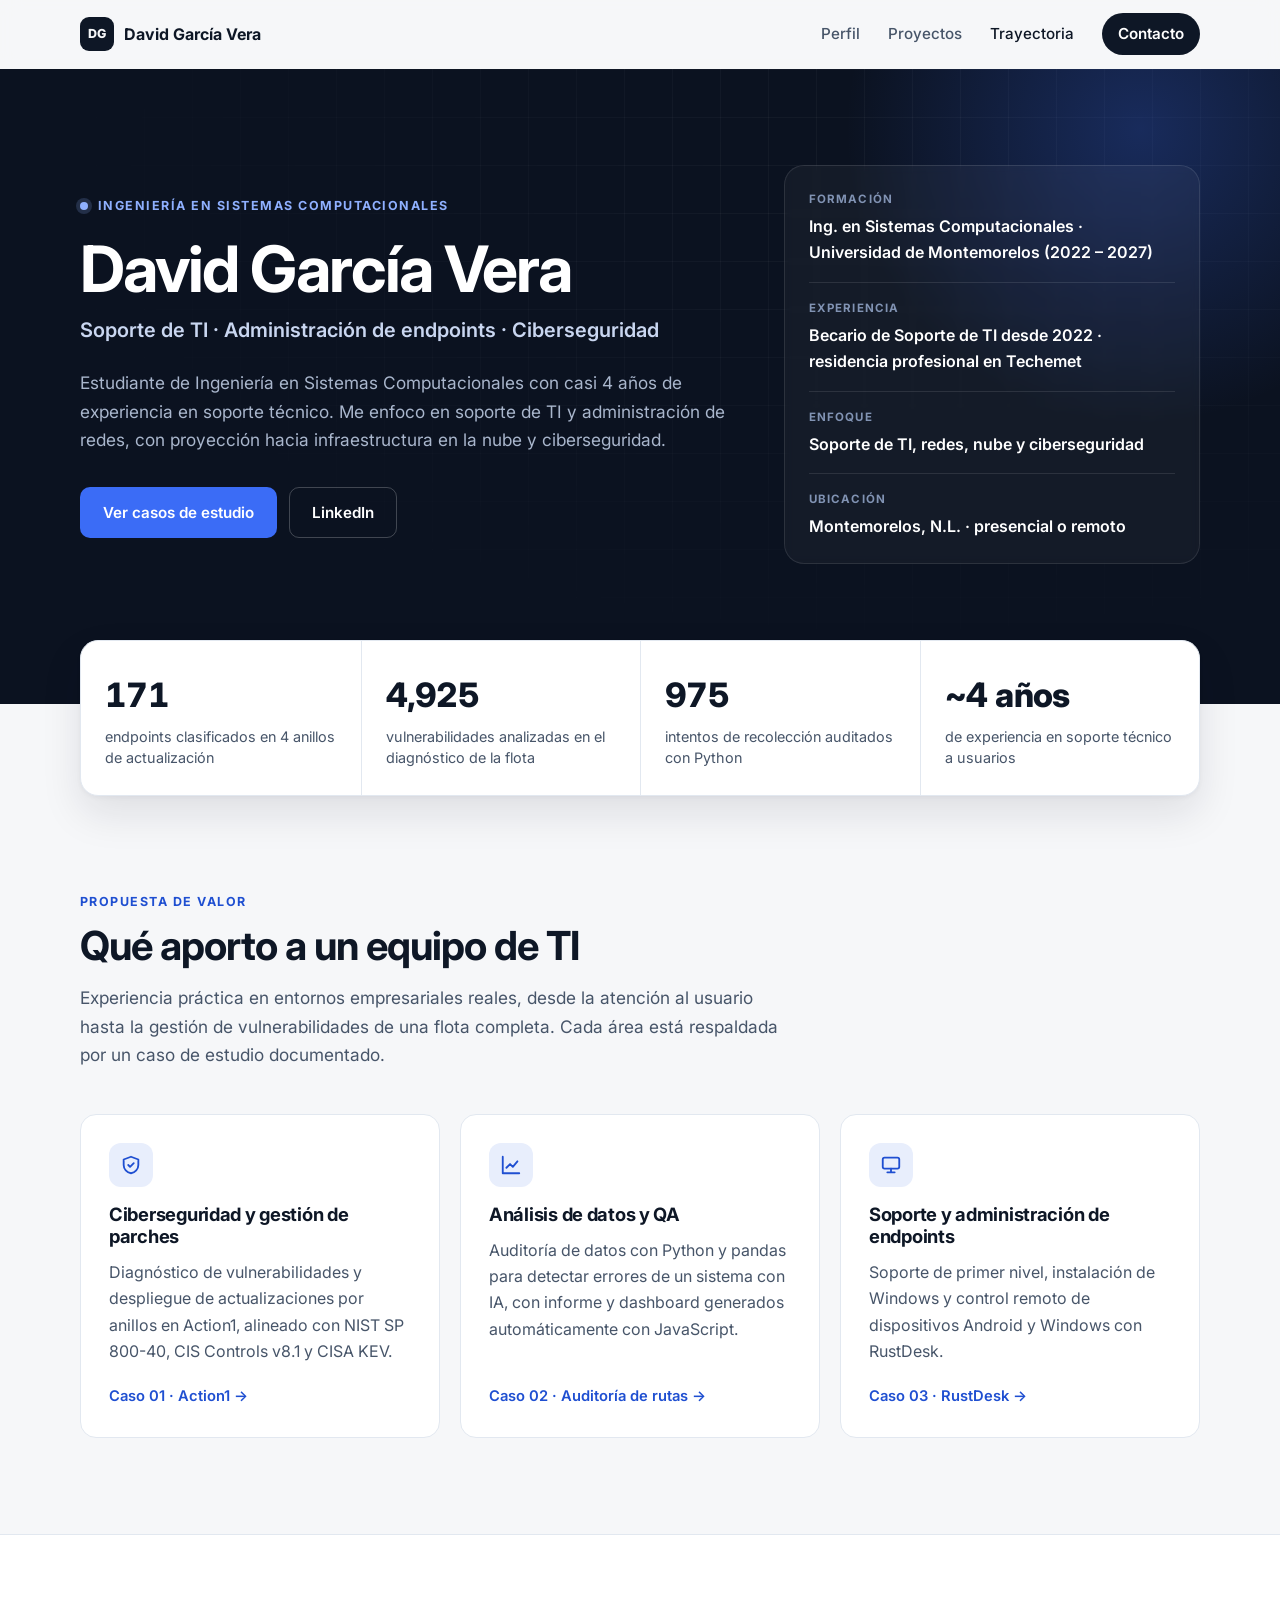
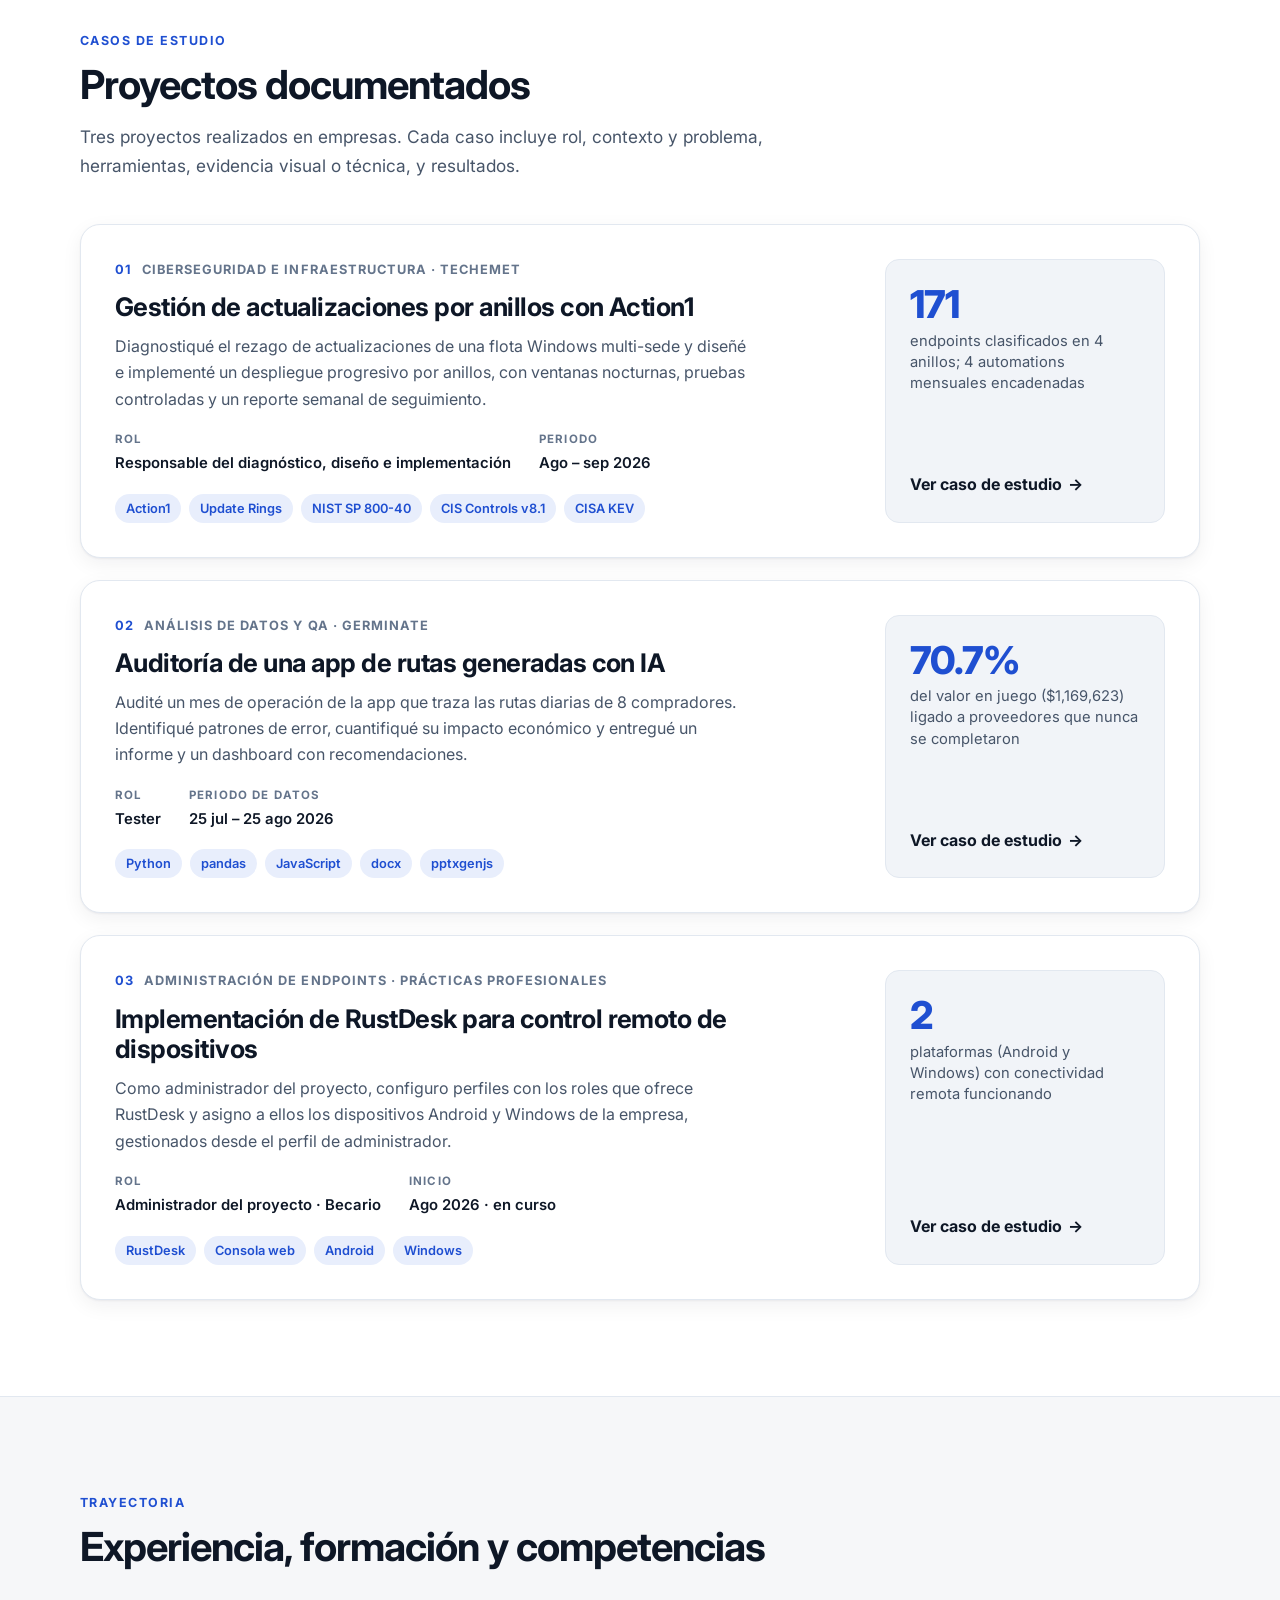
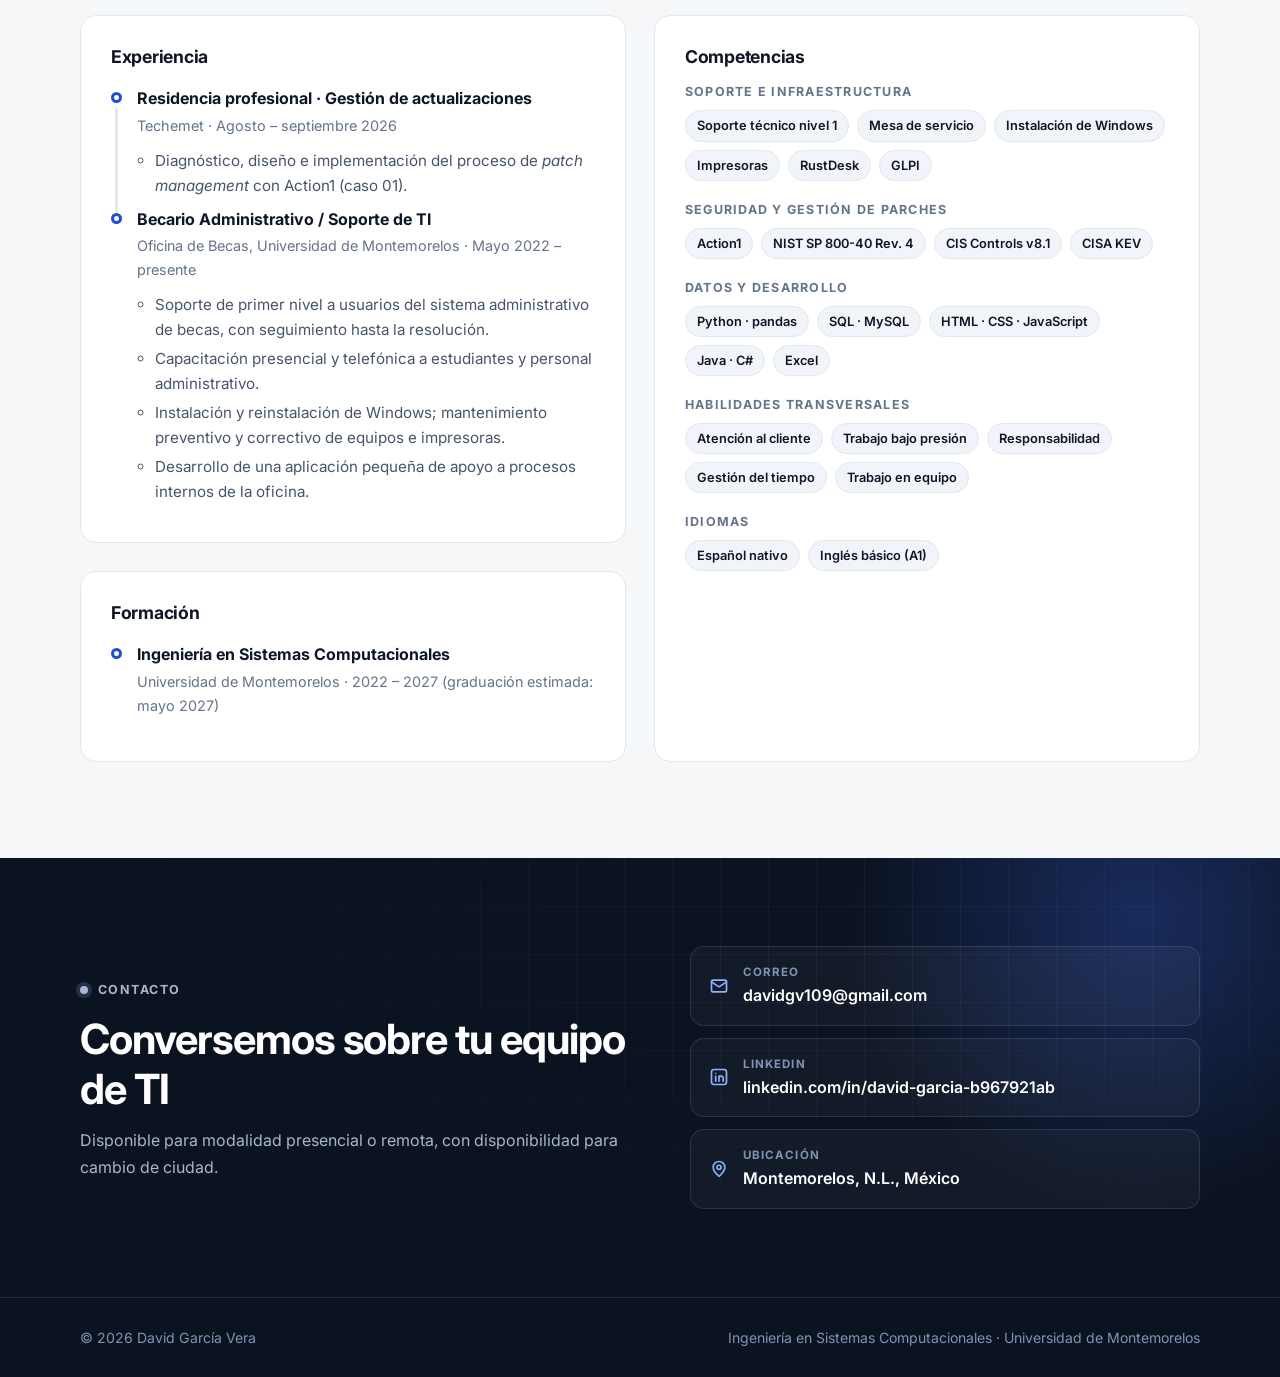
==== commit e3b2072f: "Rediseña el portafolio: portada, páginas por caso de estudio y redacción - Portada con propuesta de " ====
--- a/index.html
+++ b/index.html
@@ -3,8 +3,16 @@
 <head>
   <meta charset="utf-8">
   <meta name="viewport" content="width=device-width, initial-scale=1">
-  <title>David García Vera · Portafolio</title>
-  <meta name="description" content="Portafolio profesional de David García Vera — Ingeniería en Sistemas Computacionales, Universidad de Montemorelos. Documentación de proyectos con contexto, herramientas, evidencias y resultados.">
+  <title>David García Vera · Portafolio profesional</title>
+  <meta name="description" content="Portafolio profesional de David García Vera, estudiante de Ingeniería en Sistemas Computacionales (Universidad de Montemorelos). Casos de estudio en gestión de actualizaciones con Action1, auditoría de datos con Python y control remoto de dispositivos con RustDesk.">
+  <meta property="og:title" content="David García Vera · Portafolio profesional">
+  <meta property="og:description" content="Soporte de TI, administración de endpoints y ciberseguridad. Tres casos de estudio en entornos empresariales.">
+  <meta property="og:type" content="website">
+  <meta name="theme-color" content="#0b1220">
+  <link rel="icon" href="favicon.svg" type="image/svg+xml">
+  <link rel="preconnect" href="https://fonts.googleapis.com">
+  <link rel="preconnect" href="https://fonts.gstatic.com" crossorigin>
+  <link rel="stylesheet" href="https://fonts.googleapis.com/css2?family=Inter:wght@400;500;600;700;800&family=JetBrains+Mono:wght@400;500&display=swap">
   <link rel="stylesheet" href="styles.css">
 </head>
 <body>
@@ -12,660 +20,275 @@
 
   <header class="site-header">
     <div class="container header-inner">
-      <a class="brand" href="#inicio">Portafolio</a>
+      <a class="brand" href="#inicio"><span class="brand-mark" aria-hidden="true">DG</span><span class="brand-name">David García Vera</span></a>
       <button class="nav-toggle" aria-expanded="false" aria-controls="nav-menu" aria-label="Abrir menú">
         <span></span><span></span><span></span>
       </button>
-      <nav id="nav-menu" class="nav" aria-label="Principal">
-        <a href="#inicio">Inicio</a>
-        <a href="#perfil">Perfil</a>
+      <nav id="nav-menu" class="nav" aria-label="Principal" data-spy>
+        <a href="#propuesta">Perfil</a>
         <a href="#proyectos">Proyectos</a>
-        <a href="#contacto">Contacto</a>
+        <a href="#trayectoria">Trayectoria</a>
+        <a class="nav-cta" href="#contacto">Contacto</a>
       </nav>
     </div>
   </header>
 
   <main id="contenido">
-    <!-- ============ PORTADA ============ -->
-    <section id="inicio" class="hero">
-      <div class="container">
-        <p class="eyebrow">Ingeniería en Sistemas Computacionales · Universidad de Montemorelos</p>
-        <h1>David García Vera</h1>
-        <p class="lead">Soporte técnico de TI y administración de redes, con proyección hacia infraestructura en la nube y ciberseguridad. Experiencia en administración remota de dispositivos, auditoría de datos con Python y gestión de actualizaciones de seguridad en entornos empresariales.</p>
-        <div class="hero-actions">
-          <a class="btn btn-primary" href="#proyectos">Ver proyectos</a>
-          <a class="btn btn-ghost" href="#contacto">Contacto</a>
-        </div>
-      </div>
-    </section>
-
-    <!-- ============ PERFIL ============ -->
-    <section id="perfil" class="section section-alt">
-      <div class="container">
-        <h2 class="section-title">Perfil</h2>
-        <p class="section-intro">Estudiante de Ingeniería en Sistemas Computacionales con casi 4 años de experiencia práctica en soporte técnico y atención a usuarios en un entorno laboral real. Diagnostico y resuelvo incidentes de hardware, software e impresoras, y capacito y doy seguimiento a usuarios de sistemas administrativos.</p>
-
-        <div class="profile-grid">
-          <div class="profile-card">
-            <h3>Experiencia</h3>
-            <p class="profile-role">Becario Administrativo / Soporte de TI</p>
-            <p class="profile-meta">Oficina de Becas — Universidad de Montemorelos · Mayo 2022 – presente</p>
-            <ul class="checklist">
-              <li>Soporte de primer nivel a usuarios del sistema administrativo de becas, con seguimiento hasta la resolución.</li>
-              <li>Capacitación presencial y telefónica a estudiantes y personal administrativo.</li>
-              <li>Instalación y reinstalación de Windows; mantenimiento preventivo y correctivo de computadoras e impresoras.</li>
-              <li>Desarrollo de una aplicación pequeña de apoyo a procesos internos de la oficina.</li>
-            </ul>
+    <!-- ================= PORTADA ================= -->
+    <section id="inicio" class="night hero">
+      <div class="container hero-grid">
+        <div>
+          <p class="eyebrow">Ingeniería en Sistemas Computacionales</p>
+          <h1>David García Vera</h1>
+          <p class="hero-role">Soporte de TI · Administración de endpoints · Ciberseguridad</p>
+          <p class="hero-lead">Estudiante de Ingeniería en Sistemas Computacionales con casi 4 años de experiencia en soporte técnico. Me enfoco en soporte de TI y administración de redes, con proyección hacia infraestructura en la nube y ciberseguridad.</p>
+          <div class="hero-actions">
+            <a class="btn btn-primary" href="#proyectos">Ver casos de estudio</a>
+            <a class="btn btn-ghost-dark" href="https://www.linkedin.com/in/david-garcia-b967921ab" target="_blank" rel="noopener">LinkedIn</a>
           </div>
-
-          <div class="profile-card">
-            <h3>Educación</h3>
-            <p class="profile-role">Ingeniería en Sistemas Computacionales</p>
-            <p class="profile-meta">Universidad de Montemorelos · 2022 – 2027 (graduación estimada: mayo 2027)</p>
-
-            <h3 class="profile-sub">Idiomas</h3>
-            <p>Español nativo · Inglés básico (A1)</p>
+        </div>
+
+        <aside class="id-card" aria-label="Datos generales">
+          <dl>
+            <div><dt>Formación</dt><dd>Ing. en Sistemas Computacionales · Universidad de Montemorelos (2022 – 2027)</dd></div>
+            <div><dt>Experiencia</dt><dd>Becario de Soporte de TI desde 2022 · residencia profesional en Techemet</dd></div>
+            <div><dt>Enfoque</dt><dd>Soporte de TI, redes, nube y ciberseguridad</dd></div>
+            <div><dt>Ubicación</dt><dd>Montemorelos, N.L. · presencial o remoto</dd></div>
+          </dl>
+        </aside>
+      </div>
+    </section>
+
+    <!-- ================= CIFRAS ================= -->
+    <section class="stats" aria-label="Cifras destacadas">
+      <div class="container">
+        <div class="stats-grid">
+          <div class="stat"><p class="stat-num">171</p><p class="stat-label">endpoints clasificados en 4 anillos de actualización</p></div>
+          <div class="stat"><p class="stat-num">4,925</p><p class="stat-label">vulnerabilidades analizadas en el diagnóstico de la flota</p></div>
+          <div class="stat"><p class="stat-num">975</p><p class="stat-label">intentos de recolección auditados con Python</p></div>
+          <div class="stat"><p class="stat-num">~4 años</p><p class="stat-label">de experiencia en soporte técnico a usuarios</p></div>
+        </div>
+      </div>
+    </section>
+
+    <!-- ================= PROPUESTA DE VALOR ================= -->
+    <section id="propuesta" class="section">
+      <div class="container">
+        <div class="section-head">
+          <p class="kicker">Propuesta de valor</p>
+          <h2 class="section-title">Qué aporto a un equipo de TI</h2>
+          <p class="section-lead">Experiencia práctica en entornos empresariales reales, desde la atención al usuario hasta la gestión de vulnerabilidades de una flota completa. Cada área está respaldada por un caso de estudio documentado.</p>
+        </div>
+
+        <div class="pillars">
+          <article class="pillar">
+            <span class="pillar-icon" aria-hidden="true"><svg viewBox="0 0 24 24" fill="none" stroke="currentColor" stroke-width="2" stroke-linecap="round" stroke-linejoin="round"><path d="M12 3l8 3v6c0 4.5-3.4 8.3-8 9-4.6-.7-8-4.5-8-9V6l8-3z"/><path d="M9 12l2 2 4-4"/></svg></span>
+            <h3>Ciberseguridad y gestión de parches</h3>
+            <p>Diagnóstico de vulnerabilidades y despliegue de actualizaciones por anillos en Action1, alineado con NIST SP 800-40, CIS Controls v8.1 y CISA KEV.</p>
+            <a class="pillar-link" href="proyectos/gestion-actualizaciones-action1.html">Caso 01 · Action1 →</a>
+          </article>
+          <article class="pillar">
+            <span class="pillar-icon" aria-hidden="true"><svg viewBox="0 0 24 24" fill="none" stroke="currentColor" stroke-width="2" stroke-linecap="round" stroke-linejoin="round"><path d="M3 3v18h18"/><path d="M7 15l4-4 3 3 5-6"/></svg></span>
+            <h3>Análisis de datos y QA</h3>
+            <p>Auditoría de datos con Python y pandas para detectar errores de un sistema con IA, con informe y dashboard generados automáticamente con JavaScript.</p>
+            <a class="pillar-link" href="proyectos/auditoria-rutas-ia.html">Caso 02 · Auditoría de rutas →</a>
+          </article>
+          <article class="pillar">
+            <span class="pillar-icon" aria-hidden="true"><svg viewBox="0 0 24 24" fill="none" stroke="currentColor" stroke-width="2" stroke-linecap="round" stroke-linejoin="round"><rect x="3" y="4" width="18" height="12" rx="2"/><path d="M8 20h8M12 16v4"/></svg></span>
+            <h3>Soporte y administración de endpoints</h3>
+            <p>Soporte de primer nivel, instalación de Windows y control remoto de dispositivos Android y Windows con RustDesk.</p>
+            <a class="pillar-link" href="proyectos/rustdesk-control-remoto.html">Caso 03 · RustDesk →</a>
+          </article>
+        </div>
+      </div>
+    </section>
+
+    <!-- ================= PROYECTOS ================= -->
+    <section id="proyectos" class="section section-alt">
+      <div class="container">
+        <div class="section-head">
+          <p class="kicker">Casos de estudio</p>
+          <h2 class="section-title">Proyectos documentados</h2>
+          <p class="section-lead">Tres proyectos realizados en empresas. Cada caso incluye rol, contexto y problema, herramientas, evidencia visual o técnica, y resultados.</p>
+        </div>
+
+        <div class="case-list">
+          <a class="case-card" href="proyectos/gestion-actualizaciones-action1.html">
+            <div>
+              <p class="case-index"><span class="num">01</span> Ciberseguridad e infraestructura · Techemet</p>
+              <h3>Gestión de actualizaciones por anillos con Action1</h3>
+              <p class="case-summary">Diagnostiqué el rezago de actualizaciones de una flota Windows multi-sede y diseñé e implementé un despliegue progresivo por anillos, con ventanas nocturnas, pruebas controladas y un reporte semanal de seguimiento.</p>
+              <dl class="case-meta">
+                <div><dt>Rol</dt><dd>Responsable del diagnóstico, diseño e implementación</dd></div>
+                <div><dt>Periodo</dt><dd>Ago – sep 2026</dd></div>
+              </dl>
+              <ul class="tags"><li>Action1</li><li>Update Rings</li><li>NIST SP 800-40</li><li>CIS Controls v8.1</li><li>CISA KEV</li></ul>
+            </div>
+            <div class="case-aside">
+              <div>
+                <p class="case-metric">171</p>
+                <p class="case-metric-label">endpoints clasificados en 4 anillos; 4 automations mensuales encadenadas</p>
+              </div>
+              <span class="case-link">Ver caso de estudio <span aria-hidden="true">→</span></span>
+            </div>
+          </a>
+
+          <a class="case-card" href="proyectos/auditoria-rutas-ia.html">
+            <div>
+              <p class="case-index"><span class="num">02</span> Análisis de datos y QA · Germinate</p>
+              <h3>Auditoría de una app de rutas generadas con IA</h3>
+              <p class="case-summary">Audité un mes de operación de la app que traza las rutas diarias de 8 compradores. Identifiqué patrones de error, cuantifiqué su impacto económico y entregué un informe y un dashboard con recomendaciones.</p>
+              <dl class="case-meta">
+                <div><dt>Rol</dt><dd>Tester</dd></div>
+                <div><dt>Periodo de datos</dt><dd>25 jul – 25 ago 2026</dd></div>
+              </dl>
+              <ul class="tags"><li>Python</li><li>pandas</li><li>JavaScript</li><li>docx</li><li>pptxgenjs</li></ul>
+            </div>
+            <div class="case-aside">
+              <div>
+                <p class="case-metric">70.7%</p>
+                <p class="case-metric-label">del valor en juego ($1,169,623) ligado a proveedores que nunca se completaron</p>
+              </div>
+              <span class="case-link">Ver caso de estudio <span aria-hidden="true">→</span></span>
+            </div>
+          </a>
+
+          <a class="case-card" href="proyectos/rustdesk-control-remoto.html">
+            <div>
+              <p class="case-index"><span class="num">03</span> Administración de endpoints · Prácticas profesionales</p>
+              <h3>Implementación de RustDesk para control remoto de dispositivos</h3>
+              <p class="case-summary">Como administrador del proyecto, configuro perfiles con los roles que ofrece RustDesk y asigno a ellos los dispositivos Android y Windows de la empresa, gestionados desde el perfil de administrador.</p>
+              <dl class="case-meta">
+                <div><dt>Rol</dt><dd>Administrador del proyecto · Becario</dd></div>
+                <div><dt>Inicio</dt><dd>Ago 2026 · en curso</dd></div>
+              </dl>
+              <ul class="tags"><li>RustDesk</li><li>Consola web</li><li>Android</li><li>Windows</li></ul>
+            </div>
+            <div class="case-aside">
+              <div>
+                <p class="case-metric">2</p>
+                <p class="case-metric-label">plataformas (Android y Windows) con conectividad remota funcionando</p>
+              </div>
+              <span class="case-link">Ver caso de estudio <span aria-hidden="true">→</span></span>
+            </div>
+          </a>
+        </div>
+      </div>
+    </section>
+
+    <!-- ================= TRAYECTORIA ================= -->
+    <section id="trayectoria" class="section">
+      <div class="container">
+        <div class="section-head">
+          <p class="kicker">Trayectoria</p>
+          <h2 class="section-title">Experiencia, formación y competencias</h2>
+        </div>
+
+        <div class="career">
+          <div class="stack-col">
+            <div class="panel">
+              <h3>Experiencia</h3>
+              <ol class="timeline">
+                <li>
+                  <p class="tl-title">Residencia profesional · Gestión de actualizaciones</p>
+                  <p class="tl-meta">Techemet · Agosto – septiembre 2026</p>
+                  <ul class="tl-list">
+                    <li>Diagnóstico, diseño e implementación del proceso de <em>patch management</em> con Action1 (caso 01).</li>
+                  </ul>
+                </li>
+                <li>
+                  <p class="tl-title">Becario Administrativo / Soporte de TI</p>
+                  <p class="tl-meta">Oficina de Becas, Universidad de Montemorelos · Mayo 2022 – presente</p>
+                  <ul class="tl-list">
+                    <li>Soporte de primer nivel a usuarios del sistema administrativo de becas, con seguimiento hasta la resolución.</li>
+                    <li>Capacitación presencial y telefónica a estudiantes y personal administrativo.</li>
+                    <li>Instalación y reinstalación de Windows; mantenimiento preventivo y correctivo de equipos e impresoras.</li>
+                    <li>Desarrollo de una aplicación pequeña de apoyo a procesos internos de la oficina.</li>
+                  </ul>
+                </li>
+              </ol>
+            </div>
+
+            <div class="panel">
+              <h3>Formación</h3>
+              <ol class="timeline">
+                <li>
+                  <p class="tl-title">Ingeniería en Sistemas Computacionales</p>
+                  <p class="tl-meta">Universidad de Montemorelos · 2022 – 2027 (graduación estimada: mayo 2027)</p>
+                </li>
+              </ol>
+            </div>
           </div>
 
-          <div class="profile-card">
-            <h3>Competencias técnicas</h3>
-            <ul class="tags">
-              <li>Soporte técnico nivel 1</li>
-              <li>Mesa de servicio</li>
-              <li>Instalación de Windows</li>
-              <li>Impresoras</li>
-              <li>Action1</li>
-              <li>GLPI</li>
-              <li>RustDesk</li>
-              <li>SQL · MySQL</li>
-              <li>Python · pandas</li>
-              <li>HTML · CSS · JavaScript</li>
-              <li>Java · C#</li>
-              <li>Excel</li>
-            </ul>
-
-            <h3 class="profile-sub">Habilidades transversales</h3>
-            <ul class="tags tags-soft">
-              <li>Atención al cliente</li>
-              <li>Trabajo bajo presión</li>
-              <li>Responsabilidad</li>
-              <li>Gestión del tiempo</li>
-              <li>Trabajo en equipo</li>
-            </ul>
+          <div class="panel">
+            <h3>Competencias</h3>
+            <div class="skill-groups">
+              <div class="skill-group">
+                <h4>Soporte e infraestructura</h4>
+                <ul class="tags tags-neutral"><li>Soporte técnico nivel 1</li><li>Mesa de servicio</li><li>Instalación de Windows</li><li>Impresoras</li><li>RustDesk</li><li>GLPI</li></ul>
+              </div>
+              <div class="skill-group">
+                <h4>Seguridad y gestión de parches</h4>
+                <ul class="tags tags-neutral"><li>Action1</li><li>NIST SP 800-40 Rev. 4</li><li>CIS Controls v8.1</li><li>CISA KEV</li></ul>
+              </div>
+              <div class="skill-group">
+                <h4>Datos y desarrollo</h4>
+                <ul class="tags tags-neutral"><li>Python · pandas</li><li>SQL · MySQL</li><li>HTML · CSS · JavaScript</li><li>Java · C#</li><li>Excel</li></ul>
+              </div>
+              <div class="skill-group">
+                <h4>Habilidades transversales</h4>
+                <ul class="tags tags-neutral"><li>Atención al cliente</li><li>Trabajo bajo presión</li><li>Responsabilidad</li><li>Gestión del tiempo</li><li>Trabajo en equipo</li></ul>
+              </div>
+              <div class="skill-group">
+                <h4>Idiomas</h4>
+                <ul class="tags tags-neutral"><li>Español nativo</li><li>Inglés básico (A1)</li></ul>
+              </div>
+            </div>
           </div>
         </div>
       </div>
     </section>
 
-    <!-- ============ ÍNDICE DE PROYECTOS ============ -->
-    <section id="proyectos" class="section">
-      <div class="container">
-        <h2 class="section-title">Proyectos</h2>
-        <p class="section-intro">Cada proyecto documenta título y rol, contexto y problema, herramientas, evidencia y resultados.</p>
-
-        <div class="project-grid">
-          <a class="project-card" href="#rustdesk">
-            <span class="card-num">01</span>
-            <h3>Implementación de RustDesk para control remoto de dispositivos</h3>
-            <p>Configuración de perfiles en RustDesk y asignación de dispositivos Android y Windows de la empresa, administrados desde el perfil de administrador.</p>
-            <ul class="tags">
-              <li>RustDesk</li>
-              <li>Control remoto</li>
-              <li>Administración de dispositivos</li>
-            </ul>
-            <span class="status status-progress">En curso</span>
-          </a>
-
-          <a class="project-card" href="#auditoria-rutas">
-            <span class="card-num">02</span>
-            <h3>Auditoría de la app de rutas con IA — Germinate</h3>
-            <p>Análisis de un mes de datos de la app que traza las rutas diarias de 8 compradores, para detectar errores de la IA y comportamientos inusuales.</p>
-            <ul class="tags">
-              <li>Python · pandas</li>
-              <li>JavaScript</li>
-              <li>Análisis de datos</li>
-            </ul>
-            <span class="status status-done">Entregado</span>
-          </a>
-
-          <a class="project-card" href="#patch-management">
-            <span class="card-num">03</span>
-            <h3>Rediseño de la gestión de actualizaciones de equipos Windows con Action1 — Techemet</h3>
-            <p>Diagnóstico, diseño e implementación de un despliegue de parches por anillos para la flota multi-sede de Techemet, basado en NIST, CIS y CISA KEV.</p>
-            <ul class="tags">
-              <li>Action1</li>
-              <li>Patch management</li>
-              <li>Ciberseguridad</li>
-            </ul>
-            <span class="status status-done">Implementado</span>
-          </a>
-        </div>
-      </div>
-    </section>
-
-    <!-- ============ PROYECTO 01 · RUSTDESK ============ -->
-    <article id="rustdesk" class="section project">
-      <div class="container">
-        <header class="project-header">
-          <p class="eyebrow">Proyecto 01</p>
-          <h2>Implementación de RustDesk para control remoto de dispositivos</h2>
-          <p class="lead">Implementación de RustDesk en la empresa donde trabajo para controlar de forma remota dispositivos Android y Windows, con perfiles configurados y administrados desde el perfil de administrador.</p>
-
-          <dl class="meta">
-            <div>
-              <dt>Rol</dt>
-              <dd>Administrador del proyecto · Becario (prácticas profesionales)</dd>
-            </div>
-            <div>
-              <dt>Inicio</dt>
-              <dd>Agosto de 2026</dd>
-            </div>
-            <div>
-              <dt>Estado</dt>
-              <dd><span class="status status-progress">En curso</span></dd>
-            </div>
-          </dl>
-        </header>
-
-        <div class="project-body">
-          <section class="block">
-            <h3>Rol y responsabilidad</h3>
-            <p>Como estudiante de ingeniería en prácticas profesionales (becario en la empresa), soy el administrador de este proyecto. Mi responsabilidad fue crear cada perfil con los roles que ofrece la aplicación.</p>
-          </section>
-
-          <section class="block">
-            <h3>Contexto y problema</h3>
-            <p>En la empresa donde trabajo se implementa RustDesk para controlar dispositivos de forma remota. Ya existía otro software de gestión de dispositivos; RustDesk se suma para que lo usen tanto los administradores como otros usuarios con dispositivos de la empresa (Android y Windows).</p>
-          </section>
-
-          <section class="block">
-            <h3>Objetivo</h3>
-            <ul class="checklist">
-              <li>Configurar perfiles en RustDesk.</li>
-              <li>Asignar dispositivos Android y Windows a esos perfiles.</li>
-              <li>Administrar todo correctamente desde el perfil de administrador.</li>
-            </ul>
-          </section>
-
-          <section class="block">
-            <h3>Herramientas y tecnologías</h3>
-            <ul class="tags">
-              <li>RustDesk</li>
-              <li>Consola web de RustDesk</li>
-              <li>Android</li>
-              <li>Windows</li>
-            </ul>
-          </section>
-
-          <section class="block">
-            <h3>Estado actual</h3>
-            <ul class="progress-list">
-              <li class="done"><strong>Red y conectividad:</strong> funcionando; los dispositivos se conectan entre sí.</li>
-              <li class="todo"><strong>Configuración:</strong> quedan algunos puntos por afinar.</li>
-            </ul>
-          </section>
-
-          <section class="block">
-            <h3>Referencias visuales</h3>
-
-            <aside class="reference">
-              <p class="reference-label">Referencia: documentación oficial de RustDesk</p>
-              <p>Por políticas de la empresa no se publican capturas reales de la configuración. Las siguientes imágenes provienen de la <a href="https://rustdesk.com/docs" target="_blank" rel="noopener">documentación oficial de RustDesk</a> y <strong>no corresponden a mi configuración</strong>; ilustran las pantallas de la consola web con las que se trabaja en el proyecto. Toca una imagen para ampliarla.</p>
-
-              <div class="gallery">
-                <figure>
-                  <button class="zoom" type="button"><img src="assets/rustdesk/console-login.png" width="2880" height="1586" loading="lazy" alt="Pantalla de inicio de sesión de la consola web de RustDesk"></button>
-                  <figcaption>Inicio de sesión de la consola web. <a href="https://rustdesk.com/docs/en/self-host/rustdesk-server-pro/console/" target="_blank" rel="noopener">Fuente</a></figcaption>
-                </figure>
-                <figure>
-                  <button class="zoom" type="button"><img src="assets/rustdesk/console-home.png" width="2880" height="1589" loading="lazy" alt="Página principal de la consola web de RustDesk con el menú lateral"></button>
-                  <figcaption>Página principal de la consola con su menú (dispositivos, usuarios, grupos, estrategias). <a href="https://rustdesk.com/docs/en/self-host/rustdesk-server-pro/console/" target="_blank" rel="noopener">Fuente</a></figcaption>
-                </figure>
-                <figure>
-                  <button class="zoom" type="button"><img src="assets/rustdesk/strategy_menu.png" width="192" height="304" loading="lazy" alt="Menú de opciones de una estrategia en la consola de RustDesk"></button>
-                  <figcaption>Menú de una estrategia: editar dispositivos, usuarios y grupos de dispositivos. <a href="https://rustdesk.com/docs/en/self-host/rustdesk-server-pro/strategy/" target="_blank" rel="noopener">Fuente</a></figcaption>
-                </figure>
-                <figure>
-                  <button class="zoom" type="button"><img src="assets/rustdesk/edit_devices.png" width="1154" height="629" loading="lazy" alt="Diálogo para agregar o quitar dispositivos de una estrategia"></button>
-                  <figcaption>Asignar dispositivos a una estrategia. <a href="https://rustdesk.com/docs/en/self-host/rustdesk-server-pro/strategy/" target="_blank" rel="noopener">Fuente</a></figcaption>
-                </figure>
-                <figure>
-                  <button class="zoom" type="button"><img src="assets/rustdesk/edit_users.png" width="1149" height="439" loading="lazy" alt="Diálogo para asignar usuarios a una estrategia"></button>
-                  <figcaption>Asignar usuarios a una estrategia. <a href="https://rustdesk.com/docs/en/self-host/rustdesk-server-pro/strategy/" target="_blank" rel="noopener">Fuente</a></figcaption>
-                </figure>
-                <figure>
-                  <button class="zoom" type="button"><img src="assets/rustdesk/edit_device_groups.png" width="1154" height="495" loading="lazy" alt="Diálogo para asignar grupos de dispositivos a una estrategia"></button>
-                  <figcaption>Asignar grupos de dispositivos a una estrategia. <a href="https://rustdesk.com/docs/en/self-host/rustdesk-server-pro/strategy/" target="_blank" rel="noopener">Fuente</a></figcaption>
-                </figure>
-                <figure>
-                  <button class="zoom" type="button"><img src="assets/rustdesk/admin-role-create-permission.png" width="961" height="643" loading="lazy" alt="Creación de un rol de administrador seleccionando permisos"></button>
-                  <figcaption>Crear un rol de administrador (Admin Role) y elegir sus permisos. <a href="https://rustdesk.com/docs/en/self-host/rustdesk-server-pro/admin-role/" target="_blank" rel="noopener">Fuente</a></figcaption>
-                </figure>
-                <figure>
-                  <button class="zoom" type="button"><img src="assets/rustdesk/control-role-create-permission.png" width="640" height="668" loading="lazy" alt="Creación de un rol de control con permisos de sesión remota"></button>
-                  <figcaption>Crear un rol de control (Control Role) con permisos de la sesión remota. <a href="https://rustdesk.com/docs/en/self-host/rustdesk-server-pro/control-role/" target="_blank" rel="noopener">Fuente</a></figcaption>
-                </figure>
-              </div>
-            </aside>
-          </section>
-        </div>
-
-        <a class="back-link" href="#proyectos">← Volver a proyectos</a>
-      </div>
-    </article>
-
-    <!-- ============ PROYECTO 02 · AUDITORÍA APP DE RUTAS ============ -->
-    <article id="auditoria-rutas" class="section project">
-      <div class="container">
-        <header class="project-header">
-          <p class="eyebrow">Proyecto 02</p>
-          <h2>Auditoría de la app de rutas con IA — Germinate</h2>
-          <p class="lead">Auditoría de los datos de la app que usa IA para trazar cada día las rutas de 8 compradores que visitan proveedores para recolectar material, con el fin de detectar posibles errores de la IA y comportamientos inusuales.</p>
-
-          <dl class="meta">
-            <div>
-              <dt>Rol</dt>
-              <dd>Tester</dd>
-            </div>
-            <div>
-              <dt>Periodo de datos</dt>
-              <dd>25-jul-2026 a 25-ago-2026</dd>
-            </div>
-            <div>
-              <dt>Estado</dt>
-              <dd><span class="status status-done">Entregado</span></dd>
-            </div>
-          </dl>
-        </header>
-
-        <div class="project-body">
-          <section class="block">
-            <h3>Rol y responsabilidad</h3>
-            <p>Mi rol fue de <strong>tester</strong>: revisar diariamente la app para detectar si existía algún problema o comportamiento inusual en las rutas generadas.</p>
-          </section>
-
-          <section class="block">
-            <h3>Contexto y objetivo</h3>
-            <p>En Germinate, una app con IA traza cada día las rutas de 8 compradores que visitan proveedores para recolectar material. Mi jefe me pidió <strong>auditar posibles errores de la IA y comportamientos inusuales</strong> en esas rutas.</p>
-            <p class="note">Por confidencialidad, los compradores y proveedores aparecen anonimizados (Comprador A, Proveedor 1, etc.).</p>
-          </section>
-
-          <section class="block">
-            <h3>Metodología y herramientas</h3>
-            <p><strong>Fuentes de datos</strong></p>
-            <ul class="checklist">
-              <li>Reportes descargados de la plataforma: <em>Pickups</em> (975 intentos de recolección), <em>Reassigned Stops</em>, <em>Breakdowns</em> y <em>Added Stops</em>.</li>
-              <li>CSV de compras de un comprador: 350 folios de enero a agosto de 2026.</li>
-              <li>Capturas diarias de rutas.</li>
-            </ul>
-            <p><strong>Proceso</strong></p>
-            <ul class="checklist">
-              <li>Análisis de los CSV con Python/pandas: agrupación por comprador y por proveedor, tasa de completado y recurrencia de proveedores por día.</li>
-              <li>Búsqueda en las notas de falla (<em>Fail Note</em>) de frases como “atiende”, “vende a”, “le compra” o “le vende” para identificar conflictos de comprador asignado.</li>
-              <li>Generación automática del informe en Word y de un dashboard en PowerPoint estilo Power BI con JavaScript.</li>
-              <li>Organización de la evidencia en Google Drive.</li>
-            </ul>
-            <ul class="tags">
-              <li>Python</li>
-              <li>pandas</li>
-              <li>JavaScript</li>
-              <li>docx</li>
-              <li>pptxgenjs</li>
-              <li>Google Drive</li>
-            </ul>
-          </section>
-
-          <section class="block">
-            <h3>Hallazgos</h3>
-            <div class="findings">
-              <div class="finding">
-                <p class="finding-num">$37,620</p>
-                <h4>Ruta repetida</h4>
-                <p>Un comprador tenía un núcleo de 9 proveedores que aparecía en el 100% de los días con captura completa. Los 9 tuvieron <strong>0% de recolecciones completadas</strong> en el mes, casi siempre por dirección incorrecta o problemas de acceso. Valor de esos 9 proveedores, contado una sola vez cada uno: $37,620.</p>
-              </div>
-              <div class="finding">
-                <p class="finding-num">43 intentos</p>
-                <h4>Preferred buyer</h4>
-                <p>43 intentos en el mes donde el proveedor dijo que lo atiende otro comprador: 18 proveedores únicos ($89,409). Solo hubo 2 reasignaciones manuales en el mes, y eran el mismo movimiento revertido un minuto después.</p>
-              </div>
-              <div class="finding">
-                <p class="finding-num">53 proveedores</p>
-                <h4>Sin retroalimentación</h4>
-                <p>El valor estimado (<em>Price</em>) de cada proveedor nunca cambió entre visitas: se revisaron 53 proveedores con varias visitas y al menos una completada. No hay evidencia de retroalimentación en el sistema.</p>
-              </div>
-              <div class="finding">
-                <p class="finding-num">70.7%</p>
-                <h4>Impacto económico</h4>
-                <p>377 proveedores únicos con un valor de $1,655,512. El 70.7% ($1,169,623) corresponde a proveedores que nunca se completaron en el mes.</p>
-              </div>
-              <div class="finding">
-                <p class="finding-num">2.30 vs 2.13</p>
-                <h4>Patrón previo a la app</h4>
-                <p>El patrón de pocas visitas diarias de otro comprador ya existía antes de la app (2.30 proveedores/día sin app vs 2.13 con app), así que no es un error del sistema.</p>
-              </div>
-              <div class="finding">
-                <p class="finding-num">4.4% – 55.3%</p>
-                <h4>Tasa de completado</h4>
-                <p>La tasa de completado por comprador va desde 4.4% hasta 55.3%.</p>
-              </div>
-            </div>
-
-            <figure class="chart">
-              <figcaption class="chart-title">Tasa de completado por comprador (%)</figcaption>
-              <div class="bars" role="list">
-                <div class="bar-row" role="listitem" data-tip="Comprador A: 55.3%"><span class="bar-label">Comprador A</span><span class="bar-track"><span class="bar" style="--v:55.3"></span></span><span class="bar-value">55.3%</span></div>
-                <div class="bar-row" role="listitem" data-tip="Comprador B: 49.2%"><span class="bar-label">Comprador B</span><span class="bar-track"><span class="bar" style="--v:49.2"></span></span><span class="bar-value">49.2%</span></div>
-                <div class="bar-row" role="listitem" data-tip="Comprador C: 19.3%"><span class="bar-label">Comprador C</span><span class="bar-track"><span class="bar" style="--v:19.3"></span></span><span class="bar-value">19.3%</span></div>
-                <div class="bar-row" role="listitem" data-tip="Comprador D: 11.9%"><span class="bar-label">Comprador D</span><span class="bar-track"><span class="bar" style="--v:11.9"></span></span><span class="bar-value">11.9%</span></div>
-                <div class="bar-row" role="listitem" data-tip="Comprador E: 10.5%"><span class="bar-label">Comprador E</span><span class="bar-track"><span class="bar" style="--v:10.5"></span></span><span class="bar-value">10.5%</span></div>
-                <div class="bar-row" role="listitem" data-tip="Comprador F: 10.0%"><span class="bar-label">Comprador F</span><span class="bar-track"><span class="bar" style="--v:10.0"></span></span><span class="bar-value">10.0%</span></div>
-                <div class="bar-row" role="listitem" data-tip="Comprador G: 7.0%"><span class="bar-label">Comprador G</span><span class="bar-track"><span class="bar" style="--v:7.0"></span></span><span class="bar-value">7.0%</span></div>
-                <div class="bar-row" role="listitem" data-tip="Comprador H (ruta repetida): 4.4%"><span class="bar-label">Comprador H <small>ruta repetida</small></span><span class="bar-track"><span class="bar" style="--v:4.4"></span></span><span class="bar-value">4.4%</span></div>
-              </div>
-              <p class="chart-source">Fuente: Pickups Report, 25-jul a 25-ago-2026 (975 intentos).</p>
-            </figure>
-
-            <figure class="chart">
-              <figcaption class="chart-title">Valor de los 377 proveedores únicos ($1,655,512)</figcaption>
-              <div class="stack" role="img" aria-label="70.7% del valor ($1,169,623) en proveedores nunca completados; 29.3% ($485,889) en proveedores completados alguna vez">
-                <span class="stack-seg seg-main" style="flex-basis:70.7%" data-tip="Nunca completados: $1,169,623 (70.7%)">70.7%</span>
-                <span class="stack-seg seg-alt" style="flex-basis:29.3%" data-tip="Completados alguna vez: $485,889 (29.3%)">29.3%</span>
-              </div>
-              <ul class="legend">
-                <li><span class="swatch seg-main"></span>Nunca completados en el mes · 308 proveedores · $1,169,623</li>
-                <li><span class="swatch seg-alt"></span>Completados alguna vez · 69 proveedores · $485,889</li>
-              </ul>
-              <p class="chart-source">Fuente: Pickups Report; cada proveedor contado una sola vez.</p>
-            </figure>
-          </section>
-
-          <section class="block">
-            <h3>Corrección de cálculo y aprendizajes</h3>
-            <p>Detecté y corregí un error de cálculo: al principio se sumaban las visitas repetidas al mismo proveedor, lo que <strong>inflaba los montos casi 3 veces</strong>. Al recalcular contando cada proveedor una sola vez, el porcentaje de valor no completado se mantuvo alrededor del 70%.</p>
-            <div class="compare">
-              <div><p class="compare-label">Antes (sumando cada intento)</p><p class="compare-num strike">$5,059,751</p></div>
-              <div><p class="compare-label">Después (cada proveedor una vez)</p><p class="compare-num">$1,655,512</p></div>
-            </div>
-            <p>Fragmento del script de verificación final (Python/pandas):</p>
-<pre class="code"><code>resumen = df.groupby('Seller ID').agg(Price=('Price','first'), completadas=('Pickup Status', lambda s:(s=='completed').sum()))
-nunca = resumen[resumen['completadas']==0]
-print(f"% del valor que nunca se cobro: {nunca['Price'].sum()/resumen['Price'].sum()*100:.1f}%")</code></pre>
-          </section>
-
-          <section class="block">
-            <h3>Recomendaciones entregadas</h3>
-            <ul class="checklist">
-              <li>Que el sistema baje la prioridad o retire a los proveedores con historial de fallo repetido, en vez de reagendarlos indefinidamente al mismo valor.</li>
-              <li>Revisar por qué el algoritmo no da prioridad al <em>preferred buyer</em> (comprador asignado).</li>
-              <li>Retirar de las rutas activas a los proveedores que ya confirmaron vender a la competencia.</li>
-              <li>Revisar la causa de la baja tasa de completado del comprador con la ruta repetida: las notas apuntan a la calidad de las direcciones más que a la lógica de ruteo.</li>
-            </ul>
-          </section>
-
-          <section class="block">
-            <h3>Entregables y capturas</h3>
-            <div class="deliverables">
-              <div class="deliverable">
-                <h4>Informe de auditoría</h4>
-                <p>Documento Word de 2 páginas generado con JavaScript (docx).</p>
-              </div>
-              <div class="deliverable">
-                <h4>Respaldo metodológico</h4>
-                <p>Fuentes de datos, filtros exactos usados y precisiones del análisis.</p>
-              </div>
-              <div class="deliverable">
-                <h4>Dashboard estilo Power BI</h4>
-                <p>Presentación PowerPoint de 6 diapositivas generada con JavaScript (pptxgenjs).</p>
-              </div>
-            </div>
-
-            <p>Capturas de lo revisado, recortadas y con los nombres reales sustituidos. Toca una imagen para ampliarla.</p>
-            <div class="gallery">
-              <figure>
-                <button class="zoom" type="button"><img src="assets/rutas/ruta-18-ago-anonimizada.png" width="620" height="635" loading="lazy" alt="Lista de stops de la ruta del Comprador H del 18 de agosto de 2026, con los proveedores anonimizados; los 9 proveedores del núcleo fijo aparecen en la ruta"></button>
-                <figcaption>Ruta del Comprador H, 18-ago-2026 (13 stops). Los 9 proveedores del núcleo fijo aparecen en la ruta del día. Captura recortada, sin mapa y con nombres sustituidos.</figcaption>
-              </figure>
-              <figure>
-                <button class="zoom" type="button"><img src="assets/rutas/ruta-25-ago-anonimizada.png" width="425" height="725" loading="lazy" alt="Lista de stops de la ruta del Comprador H del 25 de agosto de 2026, con los proveedores anonimizados; vuelven a aparecer los 9 proveedores del núcleo fijo"></button>
-                <figcaption>Ruta del Comprador H, 25-ago-2026 (15 stops). Vuelven a aparecer los 9 proveedores del núcleo fijo (misma numeración que el 18-ago). Captura recortada, sin mapa y con nombres sustituidos.</figcaption>
-              </figure>
-              <figure>
-                <button class="zoom" type="button"><img src="assets/rutas/reportes-plataforma.png" width="1885" height="305" loading="lazy" alt="Pantalla Report Downloads de la plataforma con los reportes Accidents, Breakdowns, Pickups, Reassigned Stops y Added Stops, rango 25-jul-26 a 25-ago-26"></button>
-                <figcaption>Reportes descargables de la plataforma usados en el análisis (rango 25-jul a 25-ago-2026).</figcaption>
-              </figure>
-              <figure>
-                <button class="zoom" type="button"><img src="assets/rutas/dashboard-panorama.png" width="1467" height="825" loading="lazy" alt="Diapositiva Panorama general del dashboard: 975 stops, 18.6% de tasa de completado promedio, 43 conflictos de preferred buyer, 0 descomposturas y tasa de completado por comprador"></button>
-                <figcaption>Diapositiva del dashboard generado con pptxgenjs; nombres anonimizados.</figcaption>
-              </figure>
-            </div>
-          </section>
-        </div>
-
-        <a class="back-link" href="#proyectos">← Volver a proyectos</a>
-      </div>
-    </article>
-
-    <!-- ============ PROYECTO 03 · PATCH MANAGEMENT CON ACTION1 ============ -->
-    <article id="patch-management" class="section project">
-      <div class="container">
-        <header class="project-header">
-          <p class="eyebrow">Proyecto 03</p>
-          <h2>Rediseño de la gestión de actualizaciones de equipos Windows con Action1 — Techemet</h2>
-          <p class="lead">Diagnóstico, diseño e implementación de un proceso de <em>patch management</em> por anillos de despliegue para la flota de equipos Windows de Techemet, empresa con operación multi-sede en México (matriz y sucursales).</p>
-
-          <dl class="meta">
-            <div>
-              <dt>Rol</dt>
-              <dd>Responsable del diagnóstico, diseño e implementación</dd>
-            </div>
-            <div>
-              <dt>Periodo</dt>
-              <dd>Agosto a septiembre de 2026</dd>
-            </div>
-            <div>
-              <dt>Estado</dt>
-              <dd><span class="status status-done">Implementado</span></dd>
-            </div>
-          </dl>
-        </header>
-
-        <div class="project-body">
-          <section class="block">
-            <h3>Rol y responsabilidad</h3>
-            <p>En el marco de mi residencia profesional, fui responsable de diagnosticar, diseñar e implementar el proceso de actualizaciones, reportando a mi jefe de TI, quien aprobaba las decisiones.</p>
-            <p>La parte central de mi propuesta fue <strong>clasificar qué equipos de cada área debían asignarse a cada anillo</strong>, dividiendo los departamentos entre distintos anillos para que, si una actualización fallaba, no se afectara por completo la operación de ningún área crítica del negocio.</p>
-          </section>
-
-          <section class="block">
-            <h3>Problema</h3>
-            <p>Los equipos Windows de Techemet se administraban con Action1, pero el rezago de actualizaciones era alto y no existía un proceso que garantizara que los parches se aplicaran de forma continua, ordenada y medible. El objetivo fue rediseñar la gestión de actualizaciones con base en buenas prácticas reconocidas.</p>
-            <ul class="tags">
-              <li>NIST SP 800-40 Rev. 4</li>
-              <li>CIS Controls v8.1 · Control 7</li>
-              <li>CISA KEV</li>
-            </ul>
-          </section>
-
-          <section class="block">
-            <h3>Diagnóstico inicial <small class="muted">· 14 de agosto de 2026</small></h3>
-            <div class="kpis">
-              <div class="kpi"><p class="kpi-num">167</p><p class="kpi-label">endpoints administrados</p></div>
-              <div class="kpi"><p class="kpi-num">4,925</p><p class="kpi-label">vulnerabilidades detectadas</p></div>
-              <div class="kpi"><p class="kpi-num">4,340</p><p class="kpi-label">vencidas según el SLA</p></div>
-              <div class="kpi"><p class="kpi-num">43</p><p class="kpi-label">equipos con más de 31 días sin conectarse (~26% de la flota)</p></div>
-              <div class="kpi"><p class="kpi-num">11</p><p class="kpi-label">equipos con reinicio pendiente</p></div>
-              <div class="kpi"><p class="kpi-num">7</p><p class="kpi-label">vulnerabilidades CISA KEV vencidas desde hacía meses</p></div>
-            </div>
-            <ul class="checklist">
-              <li><strong>Causa raíz del rezago:</strong> solo había 4 <em>automations</em>; la única que desplegó algo corrió una sola vez (23 de julio de 2026) y nunca más.</li>
-              <li>Los grupos existentes no tenían lógica funcional, y 3 servidores críticos (entre ellos nómina y contabilidad) estaban mezclados con PCs de usuarios.</li>
-              <li>No había reportes programados ni roles de acceso claros.</li>
-              <li>Las 7 vulnerabilidades con explotación activa confirmada (CISA KEV) llevaban meses vencidas; los navegadores eran el patrón dominante.</li>
-            </ul>
-          </section>
-
-          <section class="block">
-            <h3>Solución: despliegue progresivo por anillos</h3>
-            <p>Se diseñó un despliegue por anillos (<em>Update Rings</em>) encadenados con la opción <em>“From previous (inner) update ring”</em>: <strong>una actualización solo avanza si tuvo éxito en el anillo anterior</strong>.</p>
-
-            <figure class="rings" aria-label="Diagrama del flujo de actualizaciones por anillos">
-              <div class="ring-step ring-start">
-                <p class="ring-name">Patch Tuesday</p>
-                <p class="ring-when">2.º martes del mes</p>
-              </div>
-              <span class="ring-arrow" aria-hidden="true"></span>
-              <div class="ring-step">
-                <p class="ring-name">Ring 0</p>
-                <p class="ring-who">3 equipos de Sistemas</p>
-                <p class="ring-when">2.º miércoles</p>
-              </div>
-              <span class="ring-arrow" aria-hidden="true"></span>
-              <div class="ring-step">
-                <p class="ring-name">Ring 1</p>
-                <p class="ring-who">10 equipos piloto</p>
-                <p class="ring-when">3.er martes</p>
-              </div>
-              <span class="ring-arrow" aria-hidden="true"></span>
-              <div class="ring-step">
-                <p class="ring-name">Ring 2</p>
-                <p class="ring-who">23 equipos de gerentes y jefes de área</p>
-                <p class="ring-when">3.er viernes, 12:00 a.m.</p>
-              </div>
-              <span class="ring-arrow" aria-hidden="true"></span>
-              <div class="ring-step">
-                <p class="ring-name">Ring 3</p>
-                <p class="ring-who">Resto de la flota</p>
-                <p class="ring-when">4.º martes</p>
-              </div>
-              <figcaption>Cada anillo recibe la actualización solo si tuvo éxito en el anillo anterior. Ventana nocturna de 6 horas, fuera del horario laboral.</figcaption>
-            </figure>
-
-            <ul class="checklist">
-              <li>Servidores con actualización manual y equipos especiales excluidos del despliegue automático.</li>
-              <li>Evaluación del SLA de Action1 (7/15/30/60 días), con la propuesta de una categoría acelerada para vulnerabilidades CISA KEV.</li>
-            </ul>
-          </section>
-
-          <section class="block">
-            <h3>Implementación</h3>
-            <p>Se clasificaron <strong>171 endpoints en 4 anillos</strong>, importados a Action1 por CSV.</p>
-            <div class="table-wrap">
-              <table class="data-table">
-                <thead>
-                  <tr><th scope="col">Anillo</th><th scope="col">Equipos</th><th scope="col">Calendario</th><th scope="col">Condición</th></tr>
-                </thead>
-                <tbody>
-                  <tr><td>Ring 0</td><td>3 equipos de Sistemas</td><td>2.º miércoles, 12:30 a.m. (un día después del Patch Tuesday)</td><td>—</td></tr>
-                  <tr><td>Ring 1</td><td>10 equipos piloto</td><td>3.er martes, 12:30 a.m.</td><td>Despliega lo que lleva 6 días en Ring 0 con ≥70% de éxito</td></tr>
-                  <tr><td>Ring 2</td><td>23 equipos de gerentes y jefes de área</td><td>3.er viernes, 12:00 a.m.</td><td>Éxito en el anillo anterior</td></tr>
-                  <tr><td>Ring 3</td><td>Resto de la flota</td><td>4.º martes, 12:00 a.m.</td><td>Éxito en el anillo anterior</td></tr>
-                </tbody>
-              </table>
-            </div>
-
-            <ul class="checklist">
-              <li><strong>Ventana de actualización nocturna</strong> de 6 horas (<em>completion deadline</em>) que inicia a las 12:00 o 12:30 a.m. según el anillo, fuera del horario laboral.</li>
-              <li><strong>Pruebas manuales</strong> el 19 y 20 de agosto, con reporte de evidencias por equipo.</li>
-              <li><strong>“Reporte Semanal”</strong> personalizado que excluye el grupo <em>Stop</em> (equipos fuera de servicio) para medir solo los 125 equipos activos. Se creó desde cero porque clonar el reporte nativo no permitía filtrar por grupo.</li>
-              <li><strong>Excel semanal con KPIs</strong> a partir del reporte.</li>
-              <li><strong>Automation de apagado programado</strong> los viernes mediante <em>Run Script</em>:</li>
-            </ul>
-<pre class="code"><code>shutdown /s /t 60</code></pre>
-
-            <p>Configuración real en la consola de Action1 (sin datos de equipos ni usuarios). Toca una imagen para ampliarla.</p>
-            <div class="gallery">
-              <figure>
-                <button class="zoom" type="button"><img src="assets/action1/lista-automations.png" width="1432" height="214" loading="lazy" alt="Lista de automations Update Ring 0 a Update Ring 3 en Action1 con su calendario mensual"></button>
-                <figcaption>Las 4 automations de los anillos: 2.º miércoles, 3.er martes, 3.er viernes y 4.º martes de cada mes, cada una encadenada a la anterior.</figcaption>
-              </figure>
-              <figure>
-                <button class="zoom" type="button"><img src="assets/action1/ring1-update-ring.png" width="1123" height="886" loading="lazy" alt="Paso Update Ring de Ring 1: From previous (inner) update ring con Update Ring 0, deploy after 6 days con éxito mínimo de 70 por ciento"></button>
-                <figcaption>Ring 1: “From previous (inner) update ring” con Ring 0 como anillo interno, despliegue tras 6 días con ≥70% de éxito y retraso de 1 día desde la publicación.</figcaption>
-              </figure>
-              <figure>
-                <button class="zoom" type="button"><img src="assets/action1/ring0-endpoints.png" width="1074" height="255" loading="lazy" alt="Paso Select Endpoints de Ring 0 con el grupo de endpoints Ring 0"></button>
-                <figcaption>Ring 0 se ejecuta sobre el grupo de endpoints “Ring 0”.</figcaption>
-              </figure>
-              <figure>
-                <button class="zoom" type="button"><img src="assets/action1/ring0-schedule.png" width="1080" height="520" loading="lazy" alt="Paso Schedule de Ring 0: mensual, segundo miércoles a las 12:30 a.m., plazo de finalización de 6 horas"></button>
-                <figcaption>Programación de Ring 0: mensual, 2.º miércoles a las 12:30 a.m., con plazo de finalización de 6 horas.</figcaption>
-              </figure>
-            </div>
-          </section>
-
-          <section class="block">
-            <h3>Resultados</h3>
-            <ul class="progress-list">
-              <li class="done">En lugar de una sola <em>automation</em> que corrió una vez, quedó configurado un ciclo mensual de 4 anillos encadenados.</li>
-              <li class="done">171 endpoints clasificados en anillos, con servidores y equipos especiales fuera del despliegue automático.</li>
-              <li class="done">Medición semanal enfocada en los 125 equipos activos. Primer KPI: Google Chrome estaba pendiente en el 95% de los equipos activos.</li>
-              <li class="done">Pruebas del 19 y 20 de agosto documentadas por equipo, que revelaron problemas operativos antes del despliegue general.</li>
-            </ul>
-            <p class="note">Al cierre de este documento no se ha medido todavía la reducción de vulnerabilidades tras un ciclo completo de anillos.</p>
-          </section>
-
-          <section class="block">
-            <h3>Aprendizajes</h3>
-            <ul class="checklist">
-              <li><strong>La causa raíz era de proceso, no de herramienta:</strong> el rezago venía de una <em>automation</em> que solo corrió una vez, no de falta de capacidades en Action1.</li>
-              <li><strong>Las pruebas manuales revelan lo que la consola no:</strong> equipos apagados durante la ventana, un conflicto de versión del cliente VPN, Office instalado por MSI en lugar de Click-To-Run y equipos con rezago extremo.</li>
-              <li><strong>Medir solo lo que importa:</strong> el reporte nativo no permitía filtrar por grupo, así que hubo que construir uno desde cero para excluir los equipos fuera de servicio.</li>
-              <li><strong>Mejora identificada:</strong> falta un periodo de observación entre anillos para detectar fallas tardías; se confirmó que Action1 permite desinstalar actualizaciones de Windows por equipo como plan de reversión.</li>
-            </ul>
-          </section>
-
-          <section class="block">
-            <h3>Documentación elaborada</h3>
-            <div class="deliverables">
-              <div class="deliverable">
-                <h4>Documento de diagnóstico</h4>
-                <p>Estado inicial de la flota y causa raíz del rezago de actualizaciones.</p>
-              </div>
-              <div class="deliverable">
-                <h4>Propuesta de diseño</h4>
-                <p>Anillos de despliegue, exclusiones y evaluación del SLA.</p>
-              </div>
-              <div class="deliverable">
-                <h4>Configuración de Rings y reporte</h4>
-                <p>Parámetros de cada anillo y del “Reporte Semanal”.</p>
-              </div>
-              <div class="deliverable">
-                <h4>Script de generación de CSV</h4>
-                <p>Clasificación de los endpoints para importarlos a Action1.</p>
-              </div>
-            </div>
-          </section>
-        </div>
-
-        <a class="back-link" href="#proyectos">← Volver a proyectos</a>
-      </div>
-    </article>
-
-    <!-- ============ CONTACTO ============ -->
-    <section id="contacto" class="section section-alt">
-      <div class="container">
-        <h2 class="section-title">Contacto</h2>
-        <p class="section-intro">Disponible para modalidad presencial o remota, con disponibilidad para cambio de ciudad.</p>
-        <ul class="contact-list">
-          <li><span class="contact-label">Correo</span><a href="mailto:davidgv109@gmail.com">davidgv109@gmail.com</a></li>
-          <li><span class="contact-label">LinkedIn</span><a href="https://www.linkedin.com/in/david-garcia-b967921ab" target="_blank" rel="noopener">linkedin.com/in/david-garcia-b967921ab</a></li>
-          <li><span class="contact-label">Ubicación</span>Montemorelos, N.L., México</li>
+    <!-- ================= CONTACTO ================= -->
+    <section id="contacto" class="night contact">
+      <div class="container contact-grid">
+        <div>
+          <p class="eyebrow">Contacto</p>
+          <h2>Conversemos sobre tu equipo de TI</h2>
+          <p>Disponible para modalidad presencial o remota, con disponibilidad para cambio de ciudad.</p>
+        </div>
+        <ul class="contact-links">
+          <li>
+            <a href="mailto:davidgv109@gmail.com">
+              <svg viewBox="0 0 24 24" fill="none" stroke="currentColor" stroke-width="2" stroke-linecap="round" stroke-linejoin="round" aria-hidden="true"><rect x="3" y="5" width="18" height="14" rx="2"/><path d="M3 7l9 6 9-6"/></svg>
+              <span><small>Correo</small><strong>davidgv109@gmail.com</strong></span>
+            </a>
+          </li>
+          <li>
+            <a href="https://www.linkedin.com/in/david-garcia-b967921ab" target="_blank" rel="noopener">
+              <svg viewBox="0 0 24 24" fill="none" stroke="currentColor" stroke-width="2" stroke-linecap="round" stroke-linejoin="round" aria-hidden="true"><rect x="3" y="3" width="18" height="18" rx="3"/><path d="M8 11v6M8 7.5v.01M12 17v-6M12 13.5a2.5 2.5 0 0 1 5 0V17"/></svg>
+              <span><small>LinkedIn</small><strong>linkedin.com/in/david-garcia-b967921ab</strong></span>
+            </a>
+          </li>
+          <li>
+            <span>
+              <svg viewBox="0 0 24 24" fill="none" stroke="currentColor" stroke-width="2" stroke-linecap="round" stroke-linejoin="round" aria-hidden="true"><path d="M12 21s-7-6.2-7-11a7 7 0 0 1 14 0c0 4.8-7 11-7 11z"/><circle cx="12" cy="10" r="2.5"/></svg>
+              <span><small>Ubicación</small><strong>Montemorelos, N.L., México</strong></span>
+            </span>
+          </li>
         </ul>
       </div>
     </section>
   </main>
 
   <footer class="site-footer">
-    <div class="container">
-      <p>David García Vera · Ingeniería en Sistemas Computacionales · Universidad de Montemorelos</p>
+    <div class="container footer-inner">
+      <p>© 2026 David García Vera</p>
+      <p>Ingeniería en Sistemas Computacionales · Universidad de Montemorelos</p>
     </div>
   </footer>
 
-  <dialog class="lightbox" aria-label="Imagen ampliada">
-    <button class="lightbox-close" type="button" aria-label="Cerrar">×</button>
-    <img alt="">
-    <p class="lightbox-caption"></p>
-  </dialog>
+  <a class="to-top" href="#inicio" aria-label="Volver arriba">↑</a>
 
   <script src="script.js"></script>
 </body>
--- a/styles.css
+++ b/styles.css
@@ -1,375 +1,565 @@
+/* =========================================================
+   Portafolio — David García Vera
+   ========================================================= */
+
 :root {
-  --bg: #f7f8fa;
+  --bg: #f6f7f9;
   --surface: #ffffff;
-  --surface-alt: #eef1f5;
-  --text: #1a1f29;
-  --muted: #5b6474;
-  --border: #dde2ea;
-  --accent: #2456d6;
-  --accent-soft: #e6edfc;
-  --ok: #1f8a4c;
-  --warn: #b26a00;
-  --warn-soft: #fff4e0;
-  --pending-bg: #fff1c7;
-  --pending-text: #7a5500;
-  --radius: 14px;
-  --shadow: 0 1px 2px rgba(16, 24, 40, .06), 0 4px 16px rgba(16, 24, 40, .06);
-  --max: 1080px;
+  --surface-2: #f1f4f8;
+  --ink: #0e1726;
+  --ink-2: #475569;
+  --ink-3: #64748b;
+  --line: #e2e8f0;
+  --accent: #1f4fd1;
+  --accent-soft: #e8eefc;
+  --ok: #15803d;
+  --ok-soft: #e7f5ec;
+  --warn: #b45309;
+  --warn-soft: #fdf3e4;
+  --chart-main: #2456d6;
+  --chart-muted: #8a93a3;
+
+  --night: #0b1220;
+  --night-2: #111a2e;
+  --night-line: rgba(255, 255, 255, .1);
+  --night-ink: #e7ecf5;
+  --night-ink-2: #a9b6cc;
+  --night-accent: #8fb0ff;
+
+  --radius: 16px;
+  --shadow: 0 1px 2px rgba(15, 23, 42, .05), 0 6px 20px rgba(15, 23, 42, .06);
+  --shadow-lg: 0 2px 4px rgba(15, 23, 42, .04), 0 18px 40px rgba(15, 23, 42, .10);
+  --max: 1160px;
+  --font: "Inter", system-ui, -apple-system, "Segoe UI", Roboto, "Helvetica Neue", Arial, sans-serif;
+  --mono: "JetBrains Mono", ui-monospace, SFMono-Regular, Menlo, Consolas, monospace;
 }
 
 @media (prefers-color-scheme: dark) {
   :root {
-    --bg: #0f131a;
-    --surface: #171c25;
-    --surface-alt: #131821;
-    --text: #e7ebf2;
-    --muted: #9aa4b5;
-    --border: #2a3140;
-    --accent: #7ea2ff;
-    --accent-soft: #1d2740;
+    --bg: #0a0e16;
+    --surface: #111827;
+    --surface-2: #0f1520;
+    --ink: #e6ebf3;
+    --ink-2: #a3adbd;
+    --ink-3: #8592a6;
+    --line: #232c3b;
+    --accent: #7aa2ff;
+    --accent-soft: #18233d;
     --ok: #4fc483;
+    --ok-soft: #12261b;
     --warn: #f0b04a;
-    --warn-soft: #2e2512;
-    --pending-bg: #3a2f10;
-    --pending-text: #f5d27a;
-    --shadow: 0 1px 2px rgba(0, 0, 0, .3), 0 4px 16px rgba(0, 0, 0, .25);
+    --warn-soft: #2a2112;
+    --chart-main: #6a8ff5;
+    --chart-muted: #6f7888;
+    --night: #070b14;
+    --night-2: #0d1424;
+    --shadow: 0 1px 2px rgba(0, 0, 0, .3), 0 6px 20px rgba(0, 0, 0, .25);
+    --shadow-lg: 0 2px 4px rgba(0, 0, 0, .3), 0 18px 40px rgba(0, 0, 0, .35);
   }
 }
 
 *, *::before, *::after { box-sizing: border-box; }
 
-html { scroll-behavior: smooth; scroll-padding-top: 72px; }
+html { scroll-behavior: smooth; scroll-padding-top: 88px; -webkit-text-size-adjust: 100%; }
 
 body {
   margin: 0;
   background: var(--bg);
-  color: var(--text);
-  font-family: system-ui, -apple-system, "Segoe UI", Roboto, "Helvetica Neue", Arial, sans-serif;
-  line-height: 1.6;
+  color: var(--ink);
+  font-family: var(--font);
+  font-size: 16px;
+  line-height: 1.65;
   -webkit-font-smoothing: antialiased;
-}
-
-a { color: var(--accent); }
+  text-rendering: optimizeLegibility;
+}
+
+img { max-width: 100%; height: auto; }
+a { color: var(--accent); text-underline-offset: 3px; }
 a:hover { text-decoration-thickness: 2px; }
-
-.container { max-width: var(--max); margin: 0 auto; padding: 0 16px; }
+:focus-visible { outline: 2px solid var(--accent); outline-offset: 3px; border-radius: 4px; }
+h1, h2, h3, h4 { line-height: 1.2; letter-spacing: -.015em; }
+
+.container { max-width: var(--max); margin: 0 auto; padding: 0 20px; }
 
 .skip-link {
-  position: absolute; left: -999px; top: 8px;
+  position: absolute; left: -999px; top: 8px; z-index: 100;
   background: var(--accent); color: #fff; padding: 8px 12px; border-radius: 8px;
 }
-.skip-link:focus { left: 8px; z-index: 100; }
+.skip-link:focus { left: 8px; }
 
 /* ---------- Header ---------- */
 .site-header {
-  position: sticky; top: 0; z-index: 50;
-  background: color-mix(in srgb, var(--bg) 88%, transparent);
-  backdrop-filter: blur(8px);
-  border-bottom: 1px solid var(--border);
-}
-.header-inner { display: flex; align-items: center; justify-content: space-between; height: 60px; }
-.brand { font-weight: 700; color: var(--text); text-decoration: none; letter-spacing: .2px; }
-.nav { display: flex; gap: 24px; }
-.nav a { color: var(--muted); text-decoration: none; font-weight: 500; }
-.nav a:hover, .nav a.active { color: var(--text); }
+  position: sticky; top: 0; z-index: 60;
+  background: color-mix(in srgb, var(--bg) 86%, transparent);
+  backdrop-filter: saturate(1.4) blur(10px);
+  -webkit-backdrop-filter: saturate(1.4) blur(10px);
+  border-bottom: 1px solid transparent;
+  transition: border-color .2s ease;
+}
+.site-header.scrolled { border-bottom-color: var(--line); }
+.header-inner { display: flex; align-items: center; justify-content: space-between; height: 68px; }
+
+.brand { display: flex; align-items: center; gap: 10px; color: var(--ink); text-decoration: none; font-weight: 700; }
+.brand-mark {
+  width: 34px; height: 34px; border-radius: 9px; display: grid; place-items: center;
+  background: var(--ink); color: var(--bg); font-size: .78rem; font-weight: 800; letter-spacing: .03em;
+}
+
+.nav { display: flex; align-items: center; gap: 28px; }
+.nav a { color: var(--ink-2); text-decoration: none; font-weight: 500; font-size: .95rem; }
+.nav a:hover, .nav a.active { color: var(--ink); }
+.nav .nav-cta {
+  color: var(--surface); background: var(--ink); padding: 8px 16px; border-radius: 999px; font-weight: 600;
+}
+.nav .nav-cta:hover { color: var(--surface); opacity: .9; }
 
 .nav-toggle { display: none; background: none; border: 0; padding: 8px; cursor: pointer; }
-.nav-toggle span { display: block; width: 22px; height: 2px; margin: 5px 0; background: var(--text); border-radius: 2px; }
-
-@media (max-width: 680px) {
+.nav-toggle span { display: block; width: 22px; height: 2px; margin: 5px 0; background: var(--ink); border-radius: 2px; }
+
+@media (max-width: 760px) {
   .nav-toggle { display: block; }
   .nav {
-    display: none; position: absolute; top: 60px; left: 0; right: 0;
-    flex-direction: column; gap: 0; background: var(--surface);
-    border-bottom: 1px solid var(--border);
+    display: none; position: absolute; top: 68px; left: 0; right: 0;
+    flex-direction: column; align-items: stretch; gap: 0;
+    background: var(--surface); border-bottom: 1px solid var(--line); box-shadow: var(--shadow);
   }
   .nav.open { display: flex; }
-  .nav a { padding: 14px 16px; border-top: 1px solid var(--border); }
-}
+  .nav a { padding: 14px 20px; border-top: 1px solid var(--line); }
+  .nav .nav-cta { border-radius: 0; background: none; color: var(--accent); }
+  .brand-name { font-size: .95rem; }
+}
+
+/* ---------- Buttons ---------- */
+.btn {
+  display: inline-flex; align-items: center; gap: 8px;
+  padding: 12px 22px; border-radius: 10px; font-weight: 600; font-size: .95rem;
+  text-decoration: none; border: 1px solid transparent; transition: transform .15s ease, opacity .15s ease;
+}
+.btn:hover { transform: translateY(-1px); }
+.btn-primary { background: #3b6cf6; color: #fff; }
+.btn-light { background: #fff; color: #0b1220; }
+.btn-ghost-dark { border-color: rgba(255, 255, 255, .22); color: #fff; }
+.btn-ghost-dark:hover { background: rgba(255, 255, 255, .06); }
+
+/* ---------- Dark bands (hero, case hero, contact) ---------- */
+.night {
+  position: relative; overflow: hidden;
+  background: var(--night); color: var(--night-ink);
+}
+.night::before {
+  content: ""; position: absolute; inset: 0; pointer-events: none;
+  background-image:
+    linear-gradient(rgba(255, 255, 255, .045) 1px, transparent 1px),
+    linear-gradient(90deg, rgba(255, 255, 255, .045) 1px, transparent 1px);
+  background-size: 48px 48px;
+  -webkit-mask-image: radial-gradient(ellipse at 70% 20%, #000 0%, transparent 70%);
+  mask-image: radial-gradient(ellipse at 70% 20%, #000 0%, transparent 70%);
+}
+.night::after {
+  content: ""; position: absolute; width: 640px; height: 640px; right: -180px; top: -260px; pointer-events: none;
+  background: radial-gradient(circle, rgba(59, 108, 246, .28), transparent 65%);
+}
+.night > * { position: relative; z-index: 1; }
+.night a:not(.btn) { color: var(--night-accent); }
+
+.eyebrow {
+  display: inline-flex; align-items: center; gap: 10px; margin: 0;
+  font-size: .78rem; font-weight: 700; letter-spacing: .12em; text-transform: uppercase; color: var(--night-accent);
+}
+.eyebrow::before { content: ""; width: 8px; height: 8px; border-radius: 50%; background: currentColor; box-shadow: 0 0 0 4px rgba(143, 176, 255, .18); }
 
 /* ---------- Hero ---------- */
-.hero { padding: 88px 0 64px; }
-.hero h1 { font-size: clamp(2rem, 5vw, 3rem); line-height: 1.15; margin: 8px 0 16px; }
-.eyebrow {
-  margin: 0; color: var(--accent); font-weight: 600; font-size: .85rem;
-  letter-spacing: .08em; text-transform: uppercase;
-}
-.lead { font-size: 1.15rem; color: var(--muted); max-width: 70ch; }
-.hero-actions { display: flex; flex-wrap: wrap; gap: 12px; margin-top: 28px; }
-
-.btn {
-  display: inline-block; padding: 11px 20px; border-radius: 10px;
-  font-weight: 600; text-decoration: none; border: 1px solid transparent;
-}
-.btn-primary { background: var(--accent); color: #fff; }
-@media (prefers-color-scheme: dark) { .btn-primary { color: #0f131a; } }
-.btn-ghost { border-color: var(--border); color: var(--text); background: var(--surface); }
+.hero { padding: 96px 0 140px; }
+.hero-grid { display: grid; grid-template-columns: minmax(0, 1.4fr) minmax(0, .9fr); gap: 56px; align-items: center; }
+.hero h1 { font-size: clamp(2.5rem, 6vw, 4rem); line-height: 1.04; letter-spacing: -.03em; margin: 18px 0 12px; color: #fff; }
+.hero-role { margin: 0 0 22px; font-size: clamp(1.05rem, 2vw, 1.25rem); font-weight: 600; color: #c9d6f0; }
+.hero-lead { margin: 0 0 32px; max-width: 60ch; font-size: 1.08rem; color: var(--night-ink-2); }
+.hero-actions { display: flex; flex-wrap: wrap; gap: 12px; }
+
+.id-card {
+  background: rgba(255, 255, 255, .04); border: 1px solid var(--night-line); border-radius: 20px;
+  padding: 8px 24px; backdrop-filter: blur(4px);
+}
+.id-card dl { margin: 0; }
+.id-card div { padding: 16px 0; border-bottom: 1px solid var(--night-line); }
+.id-card div:last-child { border-bottom: 0; }
+.id-card dt { font-size: .72rem; font-weight: 700; letter-spacing: .1em; text-transform: uppercase; color: #8193b3; }
+.id-card dd { margin: 4px 0 0; font-weight: 600; color: #fff; }
+
+@media (max-width: 900px) {
+  .hero { padding: 64px 0 120px; }
+  .hero-grid { grid-template-columns: 1fr; gap: 36px; }
+}
+
+/* ---------- Stats strip ---------- */
+.stats { margin-top: -64px; position: relative; z-index: 2; }
+.stats-grid {
+  display: grid; grid-template-columns: repeat(4, 1fr);
+  background: var(--surface); border: 1px solid var(--line); border-radius: 18px; box-shadow: var(--shadow-lg);
+}
+.stat { padding: 26px 24px; border-left: 1px solid var(--line); }
+.stat:first-child { border-left: 0; }
+.stat-num { margin: 0; font-size: clamp(1.6rem, 3vw, 2.1rem); font-weight: 800; letter-spacing: -.02em; color: var(--ink); font-variant-numeric: tabular-nums; }
+.stat-label { margin: 4px 0 0; font-size: .9rem; color: var(--ink-2); line-height: 1.45; }
+@media (max-width: 900px) {
+  .stats-grid { grid-template-columns: repeat(2, 1fr); }
+  .stat:nth-child(3) { border-left: 0; }
+  .stat:nth-child(n+3) { border-top: 1px solid var(--line); }
+}
+@media (max-width: 480px) {
+  .stats-grid { grid-template-columns: 1fr; }
+  .stat { border-left: 0; }
+  .stat:nth-child(n+2) { border-top: 1px solid var(--line); }
+}
 
 /* ---------- Sections ---------- */
-.section { padding: 64px 0; }
-.section-alt { background: var(--surface-alt); }
-.section-title { font-size: 1.75rem; margin: 0 0 8px; }
-.section-intro { color: var(--muted); margin: 0 0 32px; }
-
-/* ---------- Project cards ---------- */
-.project-grid {
-  display: grid; gap: 20px;
-  grid-template-columns: repeat(auto-fill, minmax(280px, 1fr));
-}
-.project-card {
-  display: flex; flex-direction: column; gap: 10px;
-  background: var(--surface); border: 1px solid var(--border); border-radius: var(--radius);
-  padding: 22px; color: inherit; text-decoration: none; box-shadow: var(--shadow);
-  transition: transform .15s ease, border-color .15s ease;
-}
-a.project-card:hover { transform: translateY(-2px); border-color: var(--accent); }
-.project-card h3 { margin: 0; font-size: 1.1rem; line-height: 1.35; }
-.project-card p { margin: 0; color: var(--muted); }
-.project-card .status { align-self: flex-start; margin-top: auto; }
-.project-card--empty { box-shadow: none; border-style: dashed; background: transparent; }
-.card-num { font-weight: 700; color: var(--accent); font-size: .9rem; }
-
+.section { padding: 96px 0; }
+.section-alt { background: var(--surface); border-top: 1px solid var(--line); border-bottom: 1px solid var(--line); }
+.section-head { max-width: 720px; margin-bottom: 44px; }
+.kicker { margin: 0; font-size: .78rem; font-weight: 700; letter-spacing: .12em; text-transform: uppercase; color: var(--accent); }
+.section-title { margin: 10px 0 14px; font-size: clamp(1.8rem, 3.4vw, 2.5rem); letter-spacing: -.025em; }
+.section-lead { margin: 0; font-size: 1.08rem; color: var(--ink-2); }
+@media (max-width: 760px) { .section { padding: 72px 0; } }
+
+/* ---------- Pillars ---------- */
+.pillars { display: grid; gap: 20px; grid-template-columns: repeat(3, 1fr); }
+.pillar {
+  display: flex; flex-direction: column; gap: 12px;
+  background: var(--surface); border: 1px solid var(--line); border-radius: var(--radius); padding: 28px;
+}
+.section-alt .pillar { background: var(--bg); }
+.pillar-icon {
+  width: 44px; height: 44px; border-radius: 12px; display: grid; place-items: center;
+  background: var(--accent-soft); color: var(--accent);
+}
+.pillar-icon svg { width: 22px; height: 22px; }
+.pillar h3 { margin: 4px 0 0; font-size: 1.15rem; }
+.pillar p { margin: 0; color: var(--ink-2); }
+.pillar-link { margin-top: auto; padding-top: 8px; font-weight: 600; font-size: .92rem; text-decoration: none; }
+@media (max-width: 900px) { .pillars { grid-template-columns: 1fr; } }
+
+/* ---------- Case cards (home) ---------- */
+.case-list { display: grid; gap: 22px; }
+.case-card {
+  display: grid; grid-template-columns: minmax(0, 1fr) 280px; gap: 36px;
+  background: var(--surface); border: 1px solid var(--line); border-radius: 20px; padding: 34px;
+  color: inherit; text-decoration: none; box-shadow: var(--shadow);
+  transition: transform .18s ease, border-color .18s ease, box-shadow .18s ease;
+}
+.case-card:hover { transform: translateY(-3px); border-color: color-mix(in srgb, var(--accent) 45%, var(--line)); box-shadow: var(--shadow-lg); }
+.case-index { margin: 0; display: flex; flex-wrap: wrap; gap: 10px; align-items: center; font-size: .8rem; font-weight: 700; letter-spacing: .08em; text-transform: uppercase; color: var(--ink-3); }
+.case-index .num { color: var(--accent); }
+.case-card h3 { margin: 12px 0 10px; font-size: clamp(1.3rem, 2.4vw, 1.6rem); letter-spacing: -.02em; }
+.case-summary { margin: 0 0 18px; color: var(--ink-2); max-width: 64ch; }
+.case-meta { display: flex; flex-wrap: wrap; gap: 8px 28px; margin: 0 0 18px; }
+.case-meta dt { font-size: .72rem; font-weight: 700; letter-spacing: .1em; text-transform: uppercase; color: var(--ink-3); }
+.case-meta dd { margin: 2px 0 0; font-weight: 600; font-size: .93rem; }
+.case-aside {
+  display: flex; flex-direction: column; justify-content: space-between; gap: 18px;
+  background: var(--surface-2); border: 1px solid var(--line); border-radius: 14px; padding: 24px;
+}
+.case-metric { margin: 0; font-size: 2.4rem; font-weight: 800; letter-spacing: -.03em; color: var(--accent); line-height: 1.05; }
+.case-metric-label { margin: 6px 0 0; color: var(--ink-2); font-size: .92rem; line-height: 1.45; }
+.case-link { font-weight: 700; color: var(--ink); display: inline-flex; gap: 6px; align-items: center; }
+.case-card:hover .case-link { color: var(--accent); }
+@media (max-width: 860px) {
+  .case-card { grid-template-columns: 1fr; gap: 24px; padding: 26px; }
+}
+
+/* ---------- Tags ---------- */
 .tags { list-style: none; padding: 0; margin: 0; display: flex; flex-wrap: wrap; gap: 8px; }
 .tags li {
+  padding: 4px 11px; border-radius: 999px; font-size: .8rem; font-weight: 600;
   background: var(--accent-soft); color: var(--accent);
-  padding: 3px 10px; border-radius: 999px; font-size: .82rem; font-weight: 600;
-}
-
-.status { display: inline-block; padding: 3px 10px; border-radius: 999px; font-size: .8rem; font-weight: 700; }
-.status-progress { background: var(--warn-soft); color: var(--warn); }
-
-/* ---------- Project detail ---------- */
-.project { border-top: 1px solid var(--border); }
-.project-header h2 { font-size: clamp(1.5rem, 3.5vw, 2.1rem); line-height: 1.25; margin: 8px 0 12px; }
-
-.meta {
-  display: grid; gap: 12px; margin: 28px 0 0;
-  grid-template-columns: repeat(auto-fit, minmax(200px, 1fr));
-}
-.meta div { background: var(--surface); border: 1px solid var(--border); border-radius: 12px; padding: 14px 16px; }
-.meta dt { font-size: .78rem; text-transform: uppercase; letter-spacing: .06em; color: var(--muted); font-weight: 600; }
-.meta dd { margin: 4px 0 0; font-weight: 600; }
-
-.project-body { display: grid; gap: 20px; margin-top: 36px; }
-.project-body > * { min-width: 0; }
-.block {
-  background: var(--surface); border: 1px solid var(--border); border-radius: var(--radius);
-  padding: 24px; box-shadow: var(--shadow);
-}
-.block h3 { margin: 0 0 12px; font-size: 1.15rem; }
-.block p:last-child { margin-bottom: 0; }
-
-.checklist, .progress-list { list-style: none; padding: 0; margin: 0 0 12px; display: grid; gap: 10px; }
-.checklist li, .progress-list li { position: relative; padding-left: 28px; }
-.checklist li::before {
-  content: ""; position: absolute; left: 4px; top: .55em;
-  width: 10px; height: 10px; border-radius: 3px; background: var(--accent);
-}
-.progress-list li::before {
-  position: absolute; left: 0; top: 0; font-weight: 700;
-}
-.progress-list li.done::before { content: "✓"; color: var(--ok); }
-.progress-list li.todo::before { content: "…"; color: var(--warn); }
-
-.link-list { margin: 16px 0 0; padding-left: 20px; display: grid; gap: 6px; }
-
-.placeholder-figure {
-  display: grid; place-items: center; text-align: center;
-  min-height: 220px; padding: 16px;
-  border: 2px dashed var(--border); border-radius: 12px; background: var(--surface-alt);
-}
-
-.reference {
-  margin-top: 24px; padding: 18px 20px; border-radius: 12px;
-  border-left: 4px solid var(--muted); background: var(--surface-alt);
-}
-.reference-label {
-  margin: 0 0 6px; font-size: .8rem; font-weight: 700; color: var(--muted);
-  text-transform: uppercase; letter-spacing: .06em;
-}
+}
+.tags-neutral li { background: var(--surface-2); color: var(--ink); border: 1px solid var(--line); }
+.night .tags li { background: rgba(255, 255, 255, .07); color: #dbe5f5; border: 1px solid var(--night-line); }
+
+/* ---------- Trayectoria ---------- */
+.career { display: grid; grid-template-columns: minmax(0, 1fr) minmax(0, 1fr); gap: 28px; }
+.panel { background: var(--surface); border: 1px solid var(--line); border-radius: var(--radius); padding: 30px; }
+.section-alt .panel { background: var(--bg); }
+.panel h3 { margin: 0 0 18px; font-size: 1.1rem; }
+.panel + .panel { margin-top: 0; }
+.stack-col { display: grid; gap: 28px; align-content: start; }
+
+.timeline { list-style: none; margin: 0; padding: 0; }
+.timeline > li { position: relative; padding: 0 0 4px 26px; }
+.timeline > li::before {
+  content: ""; position: absolute; left: 0; top: 7px; width: 11px; height: 11px; border-radius: 50%;
+  background: var(--surface); border: 3px solid var(--accent);
+}
+.timeline > li::after { content: ""; position: absolute; left: 4px; top: 22px; bottom: -6px; width: 3px; background: var(--line); border-radius: 2px; }
+.timeline > li:last-child::after { display: none; }
+.tl-title { margin: 0; font-weight: 700; }
+.tl-meta { margin: 2px 0 10px; color: var(--ink-3); font-size: .9rem; }
+.tl-list { margin: 0; padding-left: 18px; color: var(--ink-2); font-size: .95rem; }
+.tl-list li { margin: 4px 0; }
+
+.skill-groups { display: grid; gap: 22px; }
+.skill-group h4 { margin: 0 0 10px; font-size: .78rem; font-weight: 700; letter-spacing: .1em; text-transform: uppercase; color: var(--ink-3); }
+@media (max-width: 900px) { .career { grid-template-columns: 1fr; } }
+
+/* ---------- Contact ---------- */
+.contact { padding: 88px 0; }
+.contact-grid { display: grid; grid-template-columns: minmax(0, 1.1fr) minmax(0, 1fr); gap: 48px; align-items: center; }
+.contact h2 { margin: 14px 0 12px; font-size: clamp(1.9rem, 3.6vw, 2.6rem); letter-spacing: -.025em; color: #fff; }
+.contact p { margin: 0; color: var(--night-ink-2); }
+.contact-links { list-style: none; margin: 0; padding: 0; display: grid; gap: 12px; }
+.contact-links li a, .contact-links li > span {
+  display: flex; align-items: center; gap: 14px; padding: 16px 18px; border-radius: 14px;
+  background: rgba(255, 255, 255, .04); border: 1px solid var(--night-line); color: #fff; text-decoration: none;
+}
+.contact-links li a:hover { background: rgba(255, 255, 255, .08); }
+.night .contact-links a { color: #fff; }
+.contact-links svg { width: 20px; height: 20px; flex: none; color: var(--night-accent); }
+.contact-links small { display: block; font-size: .72rem; font-weight: 700; letter-spacing: .1em; text-transform: uppercase; color: #8193b3; }
+.contact-links strong { font-weight: 600; word-break: break-word; }
+@media (max-width: 860px) { .contact-grid { grid-template-columns: 1fr; gap: 32px; } }
+
+/* ---------- Footer ---------- */
+.site-footer { padding: 28px 0; background: var(--night); color: #8193b3; font-size: .88rem; border-top: 1px solid var(--night-line); }
+.footer-inner { display: flex; flex-wrap: wrap; justify-content: space-between; gap: 8px 24px; }
+.site-footer p { margin: 0; }
+.site-footer a { color: #c9d6f0; text-decoration: none; }
+
+/* =========================================================
+   Case study pages
+   ========================================================= */
+.case-hero { padding: 56px 0 60px; }
+.breadcrumb { margin: 0 0 28px; font-size: .88rem; color: #8193b3; }
+.breadcrumb a { text-decoration: none; }
+.breadcrumb span[aria-hidden] { margin: 0 8px; }
+.case-hero h1 { margin: 16px 0 14px; font-size: clamp(2rem, 4.4vw, 3.1rem); letter-spacing: -.03em; color: #fff; max-width: 22ch; }
+.case-hero .lead { margin: 0; max-width: 68ch; font-size: 1.1rem; color: var(--night-ink-2); }
+
+.facts {
+  display: grid; grid-template-columns: repeat(4, minmax(0, 1fr)); gap: 1px; margin: 36px 0 24px;
+  background: var(--night-line); border: 1px solid var(--night-line); border-radius: 14px; overflow: hidden;
+}
+.facts > div { background: var(--night-2); padding: 16px 18px; }
+.facts dt { font-size: .72rem; font-weight: 700; letter-spacing: .1em; text-transform: uppercase; color: #8193b3; }
+.facts dd { margin: 4px 0 0; font-weight: 600; color: #fff; font-size: .95rem; line-height: 1.45; }
+@media (max-width: 900px) { .facts { grid-template-columns: repeat(2, minmax(0, 1fr)); } }
+@media (max-width: 480px) { .facts { grid-template-columns: 1fr; } }
+
+.status { display: inline-block; padding: 2px 10px; border-radius: 999px; font-size: .8rem; font-weight: 700; }
+.status-done { background: rgba(79, 196, 131, .16); color: #6fdc9f; }
+.status-progress { background: rgba(240, 176, 74, .16); color: #f3c272; }
+
+.case-layout { display: grid; grid-template-columns: 220px minmax(0, 1fr); gap: 64px; padding-top: 64px; padding-bottom: 24px; }
+.case-layout > * { min-width: 0; }
+.toc { position: sticky; top: 96px; align-self: start; }
+.toc-title { margin: 0 0 12px; font-size: .72rem; font-weight: 700; letter-spacing: .1em; text-transform: uppercase; color: var(--ink-3); }
+.toc ol { list-style: none; margin: 0; padding: 0; }
+.toc a {
+  display: block; padding: 7px 0 7px 14px; border-left: 2px solid var(--line);
+  color: var(--ink-3); text-decoration: none; font-size: .9rem; line-height: 1.35;
+}
+.toc a:hover { color: var(--ink); }
+.toc a.active { border-left-color: var(--accent); color: var(--ink); font-weight: 600; }
+
+@media (max-width: 980px) {
+  .case-layout { grid-template-columns: 1fr; gap: 0; padding-top: 0; }
+  .toc {
+    position: sticky; top: 68px; z-index: 5; margin: 0 -20px 40px; padding: 10px 20px;
+    background: color-mix(in srgb, var(--bg) 92%, transparent); backdrop-filter: blur(8px);
+    -webkit-backdrop-filter: blur(8px); border-bottom: 1px solid var(--line);
+  }
+  .toc-title { display: none; }
+  .toc ol { display: flex; gap: 6px; overflow-x: auto; scrollbar-width: none; }
+  .toc ol::-webkit-scrollbar { display: none; }
+  .toc a { white-space: nowrap; border: 1px solid var(--line); border-radius: 999px; padding: 6px 12px; font-size: .84rem; background: var(--surface); }
+  .toc a.active { border-color: var(--accent); color: var(--accent); }
+}
+
+.case-section { padding-bottom: 56px; margin-bottom: 56px; border-bottom: 1px solid var(--line); }
+.case-section:last-child { border-bottom: 0; margin-bottom: 0; }
+.case-section > h2 { display: flex; align-items: baseline; gap: 14px; margin: 0 0 20px; font-size: clamp(1.4rem, 2.6vw, 1.75rem); letter-spacing: -.02em; }
+.sec-num { font-size: .85rem; font-weight: 700; color: var(--accent); font-variant-numeric: tabular-nums; }
+.case-section h3 { margin: 32px 0 12px; font-size: 1.1rem; }
+.case-section p, .case-section li { color: var(--ink-2); }
+.case-section strong { color: var(--ink); }
+.prose > p { max-width: 74ch; margin: 0 0 14px; }
+
+.bullets { margin: 0 0 8px; padding: 0; list-style: none; display: grid; gap: 10px; max-width: 76ch; }
+.bullets li { position: relative; padding-left: 26px; }
+.bullets li::before { content: ""; position: absolute; left: 4px; top: .62em; width: 8px; height: 8px; border-radius: 2px; background: var(--accent); }
+
+.checks { margin: 0; padding: 0; list-style: none; display: grid; gap: 10px; }
+.checks li { position: relative; padding-left: 30px; }
+.checks li::before { position: absolute; left: 0; top: 0; font-weight: 800; }
+.checks li.done::before { content: "✓"; color: var(--ok); }
+.checks li.todo::before { content: "…"; color: var(--warn); }
+
+.callout {
+  margin: 24px 0 0; padding: 18px 22px; border-radius: 12px;
+  background: var(--surface); border: 1px solid var(--line); border-left: 4px solid var(--accent);
+}
+.callout p { margin: 0; }
+.callout-label { font-size: .75rem; font-weight: 700; letter-spacing: .1em; text-transform: uppercase; color: var(--accent) !important; margin-bottom: 4px !important; }
+.callout-warn { border-left-color: var(--warn); }
+.callout-warn .callout-label { color: var(--warn) !important; }
+
+/* Tool groups */
+.tool-groups { display: grid; gap: 16px; grid-template-columns: repeat(auto-fit, minmax(230px, 1fr)); }
+.tool-group { background: var(--surface); border: 1px solid var(--line); border-radius: 14px; padding: 20px; }
+.tool-group h3 { margin: 0 0 12px !important; font-size: .78rem !important; font-weight: 700; letter-spacing: .1em; text-transform: uppercase; color: var(--ink-3); }
+
+/* KPI / finding cards */
+.kpis { display: grid; gap: 14px; grid-template-columns: repeat(3, minmax(0, 1fr)); margin: 8px 0 24px; }
+@media (max-width: 640px) { .kpis { grid-template-columns: repeat(2, minmax(0, 1fr)); } }
+.kpi { background: var(--surface); border: 1px solid var(--line); border-radius: 14px; padding: 18px; }
+.kpi p { margin: 0; }
+.kpi-num { font-size: 1.75rem; font-weight: 800; letter-spacing: -.02em; color: var(--ink) !important; line-height: 1.15; font-variant-numeric: tabular-nums; }
+.kpi-label { margin-top: 4px !important; font-size: .88rem; line-height: 1.45; }
+
+.findings { display: grid; gap: 16px; grid-template-columns: repeat(auto-fill, minmax(280px, 1fr)); }
+.finding { background: var(--surface); border: 1px solid var(--line); border-radius: 14px; padding: 22px; }
+.finding p { margin: 0; font-size: .95rem; }
+.finding-num { font-size: 1.6rem !important; font-weight: 800; letter-spacing: -.02em; color: var(--accent) !important; line-height: 1.15; margin-bottom: 6px !important; }
+.finding h3 { margin: 0 0 8px !important; font-size: 1rem !important; }
+
+/* Before / after */
+.table-wrap { overflow-x: auto; margin: 8px 0 0; border: 1px solid var(--line); border-radius: 14px; background: var(--surface); }
+.data-table { width: 100%; border-collapse: collapse; font-size: .93rem; min-width: 560px; }
+.data-table th, .data-table td { text-align: left; padding: 13px 16px; border-bottom: 1px solid var(--line); vertical-align: top; }
+.data-table tr:last-child td { border-bottom: 0; }
+.data-table th { font-size: .72rem; text-transform: uppercase; letter-spacing: .1em; color: var(--ink-3); background: var(--surface-2); }
+.data-table td { color: var(--ink-2); }
+.data-table td:first-child { font-weight: 700; color: var(--ink); }
+.data-table .nowrap { white-space: nowrap; }
+
+/* Flow diagrams (rings, architecture) */
+.flow { margin: 28px 0 8px; display: flex; align-items: stretch; flex-wrap: wrap; gap: 10px; }
+.flow-step {
+  flex: 1 1 0; min-width: 130px; background: var(--surface); border: 1px solid var(--line);
+  border-top: 4px solid var(--accent); border-radius: 12px; padding: 14px;
+}
+.flow-step.muted { border-top-color: var(--ink-3); }
+.flow-step p { margin: 0; }
+.flow-name { font-weight: 800; color: var(--ink) !important; }
+.flow-who { margin-top: 4px !important; font-size: .86rem; }
+.flow-when { margin-top: 6px !important; font-size: .8rem; color: var(--ink-3) !important; }
+.flow-arrow { align-self: center; flex: none; color: var(--ink-3); font-weight: 700; }
+.flow-arrow::before { content: "→"; }
+.flow figcaption, figure.flow > figcaption { flex-basis: 100%; margin-top: 6px; font-size: .86rem; color: var(--ink-3); }
+@media (max-width: 760px) {
+  .flow { flex-direction: column; }
+  .flow-step { min-width: 0; }
+  .flow-arrow { align-self: flex-start; padding-left: 18px; }
+  .flow-arrow::before { content: "↓"; }
+}
+
+.split-targets { display: grid; gap: 10px; flex: 1 1 0; min-width: 150px; }
+.split-targets .flow-step { flex: none; }
+
+/* Gallery + lightbox */
+.gallery { display: grid; gap: 18px; grid-template-columns: repeat(auto-fill, minmax(300px, 1fr)); margin-top: 8px; }
+.gallery figure {
+  margin: 0; display: flex; flex-direction: column;
+  background: var(--surface); border: 1px solid var(--line); border-radius: 14px; overflow: hidden;
+}
+.zoom {
+  display: grid; place-items: center; height: 230px; padding: 14px; border: 0; cursor: zoom-in;
+  background: var(--surface-2); border-bottom: 1px solid var(--line);
+}
+.zoom img { max-width: 100%; max-height: 202px; width: auto; height: auto; object-fit: contain; border-radius: 4px; box-shadow: 0 1px 3px rgba(15, 23, 42, .12); }
+.gallery figcaption { padding: 14px 16px 16px; font-size: .88rem; color: var(--ink-2); line-height: 1.5; }
+.gallery-wide { grid-template-columns: 1fr; }
+.gallery-wide .zoom { height: auto; }
+.gallery-wide .zoom img { max-height: none; }
+
+.lightbox {
+  max-width: min(1240px, 94vw); max-height: 92vh; padding: 48px 14px 14px;
+  border: 1px solid var(--line); border-radius: 14px; background: var(--surface); color: var(--ink);
+}
+.lightbox::backdrop { background: rgba(5, 8, 15, .82); }
+.lightbox img { display: block; max-width: 100%; max-height: 78vh; margin: 0 auto; }
+.lightbox-caption { margin: 12px 0 0; font-size: .9rem; color: var(--ink-2); text-align: center; }
+.lightbox-close {
+  position: absolute; top: 8px; right: 12px; border: 0; background: none; cursor: pointer;
+  color: var(--ink); font-size: 1.8rem; line-height: 1;
+}
+
+/* Reference block (third-party images) */
+.reference { margin-top: 8px; padding: 18px 20px; border-radius: 12px; background: var(--surface-2); border: 1px dashed var(--line); }
 .reference p { margin: 0; }
 
-/* ---------- Gallery ---------- */
-.gallery {
-  display: grid; gap: 16px; margin-top: 18px;
-  grid-template-columns: repeat(auto-fill, minmax(240px, 1fr));
-}
-.gallery figure {
-  margin: 0; display: flex; flex-direction: column; gap: 8px;
-  background: var(--surface); border: 1px solid var(--border); border-radius: 10px; padding: 10px;
-}
-.zoom {
-  display: grid; place-items: center; height: 160px; padding: 0;
-  border: 0; border-radius: 6px; background: var(--surface-alt); cursor: zoom-in; overflow: hidden;
-}
-.zoom img { max-width: 100%; max-height: 160px; width: auto; height: auto; object-fit: contain; }
-.gallery figcaption { font-size: .85rem; color: var(--muted); }
-
-.lightbox {
-  max-width: min(1200px, 94vw); max-height: 92vh; padding: 44px 12px 12px;
-  border: 1px solid var(--border); border-radius: 12px; background: var(--surface); color: var(--text);
-}
-.lightbox::backdrop { background: rgba(0, 0, 0, .75); }
-.lightbox img { display: block; max-width: 100%; max-height: 78vh; margin: 0 auto; }
-.lightbox-caption { margin: 10px 0 0; font-size: .9rem; color: var(--muted); text-align: center; }
-.lightbox-close {
-  position: absolute; top: 6px; right: 10px; border: 0; background: none;
-  color: var(--text); font-size: 1.8rem; line-height: 1; cursor: pointer;
-}
-
-.back-link { display: inline-block; margin-top: 28px; font-weight: 600; text-decoration: none; }
-
-/* ---------- Pending markers ---------- */
-.pending {
-  display: inline; background: var(--pending-bg); color: var(--pending-text);
-  padding: 1px 6px; border-radius: 6px; font-weight: 600;
-  box-decoration-break: clone; -webkit-box-decoration-break: clone;
-}
-
-/* ---------- Footer ---------- */
-.site-footer { border-top: 1px solid var(--border); padding: 28px 0; color: var(--muted); font-size: .9rem; }
-.site-footer p { margin: 0; }
-
-.status-done { background: color-mix(in srgb, var(--ok) 15%, transparent); color: var(--ok); }
-.note { font-size: .9rem; color: var(--muted); }
-.block h4 { margin: 0 0 6px; font-size: 1rem; }
-
-/* ---------- Findings ---------- */
-.findings {
-  display: grid; gap: 14px;
-  grid-template-columns: repeat(auto-fill, minmax(260px, 1fr));
-}
-.finding { border: 1px solid var(--border); border-radius: 12px; padding: 16px; background: var(--surface-alt); }
-.finding p { margin: 0; font-size: .95rem; }
-.finding .finding-num { font-size: 1.5rem; font-weight: 800; color: var(--accent); margin-bottom: 4px; line-height: 1.2; }
-
-/* ---------- Charts ---------- */
-.chart { margin: 28px 0 0; }
-.chart-title { font-weight: 700; margin-bottom: 12px; }
-.chart-source { margin: 10px 0 0; font-size: .8rem; color: var(--muted); }
-
+/* Code */
+.code {
+  margin: 12px 0 0; padding: 16px 18px; border-radius: 12px; overflow-x: auto;
+  background: #0b1220; color: #e7ecf5; font-family: var(--mono); font-size: .82rem; line-height: 1.6;
+  border: 1px solid var(--line);
+}
+.code-label { margin: 18px 0 0 !important; font-size: .78rem; font-weight: 700; letter-spacing: .08em; text-transform: uppercase; color: var(--ink-3) !important; }
+
+/* Charts */
+.chart { margin: 28px 0 0; padding: 22px; background: var(--surface); border: 1px solid var(--line); border-radius: 14px; }
+.chart-title { margin-bottom: 16px; font-weight: 700; color: var(--ink); }
+.chart-source { margin: 12px 0 0; font-size: .8rem; color: var(--ink-3) !important; }
 .bars { display: grid; gap: 8px; }
-.bar-row {
-  display: grid; grid-template-columns: 9.5rem 1fr 3.5rem; align-items: center; gap: 10px;
-  padding: 2px 0; border-radius: 6px; position: relative;
-}
-.bar-row:hover { background: var(--surface-alt); }
-.bar-label { font-size: .88rem; color: var(--text); line-height: 1.2; }
-.bar-label small { display: block; color: var(--muted); font-size: .75rem; }
+.bar-row { display: grid; grid-template-columns: 9.5rem 1fr 3.5rem; align-items: center; gap: 10px; padding: 2px 4px; border-radius: 6px; }
+.bar-row:hover { background: var(--surface-2); }
+.bar-label { font-size: .88rem; color: var(--ink); line-height: 1.2; }
+.bar-label small { display: block; color: var(--ink-3); font-size: .74rem; }
 .bar-track {
-  height: 14px; position: relative;
-  background-image: linear-gradient(to right, var(--border) 1px, transparent 1px);
+  height: 14px;
+  background-image: linear-gradient(to right, var(--line) 1px, transparent 1px);
   background-size: calc(100% / 6) 100%;
 }
-.bar {
-  display: block; height: 100%; width: calc(var(--v) / 60 * 100%);
-  background: var(--chart-main); border-radius: 0 4px 4px 0;
-}
-.bar-value { font-size: .85rem; font-weight: 600; text-align: right; font-variant-numeric: tabular-nums; }
-
-.stack { display: flex; gap: 2px; height: 40px; border-radius: 6px; overflow: hidden; }
-.stack-seg {
-  display: flex; align-items: center; justify-content: center;
-  font-weight: 700; font-size: .9rem; color: #fff; cursor: default;
-}
-.seg-main { background: var(--chart-main); }
-.seg-alt { background: var(--chart-muted); color: #0f131a; }
-@media (prefers-color-scheme: dark) { .seg-main { color: #0f131a; } }
-:root { --chart-main: #2456d6; --chart-muted: #8a93a3; }
-@media (prefers-color-scheme: dark) { :root { --chart-main: #6a8ff5; --chart-muted: #6f7888; } }
-
-.legend { list-style: none; padding: 0; margin: 12px 0 0; display: grid; gap: 6px; font-size: .88rem; }
-.legend li { display: flex; align-items: center; gap: 8px; }
+.bar { display: block; height: 100%; width: calc(var(--v) / 60 * 100%); background: var(--chart-main); border-radius: 0 4px 4px 0; }
+.bar-value { font-size: .85rem; font-weight: 600; text-align: right; font-variant-numeric: tabular-nums; color: var(--ink); }
+.stack { display: flex; gap: 2px; height: 42px; border-radius: 8px; overflow: hidden; }
+.stack-seg { display: flex; align-items: center; justify-content: center; font-weight: 700; font-size: .9rem; cursor: default; }
+.seg-main { background: var(--chart-main); color: #fff; }
+.seg-alt { background: var(--chart-muted); color: #0b1220; }
+@media (prefers-color-scheme: dark) { .seg-main { color: #0b1220; } }
+.legend { list-style: none; padding: 0; margin: 14px 0 0; display: grid; gap: 6px; font-size: .88rem; }
+.legend li { display: flex; align-items: center; gap: 8px; color: var(--ink-2); }
 .swatch { width: 12px; height: 12px; border-radius: 3px; flex: none; }
-
 .tip {
-  position: fixed; z-index: 200; pointer-events: none;
-  background: var(--text); color: var(--bg); font-size: .82rem; font-weight: 600;
-  padding: 6px 10px; border-radius: 8px; white-space: nowrap;
-}
-
-@media (max-width: 480px) {
-  .bar-row { grid-template-columns: 6.5rem 1fr 3rem; gap: 8px; }
-}
-
-/* ---------- Correction ---------- */
-.compare { display: grid; gap: 12px; grid-template-columns: repeat(auto-fit, minmax(200px, 1fr)); margin: 16px 0; }
-.compare div { border: 1px solid var(--border); border-radius: 12px; padding: 14px 16px; background: var(--surface-alt); }
-.compare-label { margin: 0; font-size: .82rem; color: var(--muted); font-weight: 600; }
-.compare-num { margin: 4px 0 0; font-size: 1.5rem; font-weight: 800; font-variant-numeric: tabular-nums; }
-.strike { text-decoration: line-through; color: var(--muted); }
-
-.code {
-  margin: 8px 0 0; padding: 14px 16px; border-radius: 10px; overflow-x: auto;
-  background: #0f131a; color: #e7ebf2; font-size: .82rem; line-height: 1.5;
-  border: 1px solid var(--border);
-}
-.code code { font-family: ui-monospace, SFMono-Regular, Menlo, Consolas, monospace; }
-
-/* ---------- Deliverables ---------- */
-.deliverables { display: grid; gap: 14px; grid-template-columns: repeat(auto-fill, minmax(240px, 1fr)); margin-bottom: 18px; }
-.deliverable { border: 1px solid var(--border); border-radius: 12px; padding: 16px; }
-.deliverable p { margin: 0 0 8px; font-size: .92rem; }
-.deliverable p:last-child { margin-bottom: 0; }
-.two-up { display: grid; gap: 14px; grid-template-columns: repeat(auto-fit, minmax(240px, 1fr)); }
-.gallery .placeholder-figure { min-height: 160px; flex: 1; }
-
-/* ---------- Proyecto 03 ---------- */
-.muted { color: var(--muted); font-weight: 500; font-size: .9rem; }
-.placeholder-sm { min-height: 140px; margin-top: 16px; }
-.evidence-slots { margin-top: 8px; }
-
-.kpis { display: grid; gap: 12px; grid-template-columns: repeat(auto-fill, minmax(170px, 1fr)); margin-bottom: 18px; }
-.kpi { border: 1px solid var(--border); border-radius: 12px; padding: 14px; background: var(--surface-alt); }
-.kpi p { margin: 0; }
-.kpi-num { font-size: 1.6rem; font-weight: 800; color: var(--accent); line-height: 1.2; font-variant-numeric: tabular-nums; }
-.kpi-label { font-size: .85rem; color: var(--muted); }
-
-.rings {
-  margin: 20px 0; display: flex; align-items: stretch; flex-wrap: wrap; gap: 8px;
-}
-.ring-step {
-  flex: 1 1 0; min-width: 120px; border: 1px solid var(--border); border-top: 4px solid var(--accent);
-  border-radius: 10px; padding: 12px; background: var(--surface-alt);
-}
-.ring-start { border-top-color: var(--muted); }
-.ring-step p { margin: 0; }
-.ring-name { font-weight: 800; }
-.ring-who { font-size: .85rem; margin-top: 4px !important; }
-.ring-when { font-size: .8rem; color: var(--muted); margin-top: 4px !important; }
-.ring-arrow { align-self: center; width: 18px; height: 18px; flex: none; position: relative; }
-.ring-arrow::before { content: "→"; position: absolute; inset: 0; display: grid; place-items: center; color: var(--muted); font-weight: 700; }
-.rings figcaption { flex-basis: 100%; font-size: .85rem; color: var(--muted); margin-top: 6px; }
-@media (max-width: 760px) {
-  .rings { flex-direction: column; }
-  .ring-step { min-width: 0; }
-  .ring-arrow::before { content: "↓"; }
-}
-
-.table-wrap { overflow-x: auto; margin: 12px 0 18px; }
-.data-table { width: 100%; border-collapse: collapse; font-size: .9rem; min-width: 540px; }
-.data-table th, .data-table td { text-align: left; padding: 10px 12px; border-bottom: 1px solid var(--border); vertical-align: top; }
-.data-table th { font-size: .78rem; text-transform: uppercase; letter-spacing: .05em; color: var(--muted); }
-.data-table td:first-child { font-weight: 700; white-space: nowrap; }
-
-/* ---------- Perfil y contacto ---------- */
-.profile-grid { display: grid; gap: 20px; grid-template-columns: repeat(auto-fit, minmax(280px, 1fr)); }
-.profile-card {
-  background: var(--surface); border: 1px solid var(--border); border-radius: var(--radius);
-  padding: 22px; box-shadow: var(--shadow); min-width: 0;
-}
-.profile-card h3 { margin: 0 0 10px; font-size: 1.05rem; }
-.profile-card .profile-sub { margin-top: 20px; }
-.profile-card p { margin: 0 0 8px; }
-.profile-role { font-weight: 700; }
-.profile-meta { color: var(--muted); font-size: .9rem; }
-.profile-card .checklist { margin-top: 12px; font-size: .93rem; }
-.tags-soft li { background: var(--surface-alt); color: var(--text); border: 1px solid var(--border); }
-
-.contact-list { list-style: none; padding: 0; margin: 0; display: grid; gap: 12px; }
-.contact-list li {
-  display: flex; flex-wrap: wrap; align-items: baseline; gap: 4px 14px;
-  background: var(--surface); border: 1px solid var(--border); border-radius: 12px; padding: 14px 18px;
-}
-.contact-label { min-width: 90px; font-size: .78rem; font-weight: 700; text-transform: uppercase; letter-spacing: .06em; color: var(--muted); }
-.contact-list a { word-break: break-all; }
+  position: fixed; z-index: 200; pointer-events: none; white-space: nowrap;
+  background: var(--ink); color: var(--bg); font-size: .82rem; font-weight: 600; padding: 6px 10px; border-radius: 8px;
+}
+@media (max-width: 480px) { .bar-row { grid-template-columns: 6.8rem 1fr 3rem; gap: 8px; } }
+
+/* Compare */
+.compare { display: grid; gap: 14px; grid-template-columns: repeat(auto-fit, minmax(220px, 1fr)); margin: 18px 0; }
+.compare > div { background: var(--surface); border: 1px solid var(--line); border-radius: 14px; padding: 16px 18px; }
+.compare p { margin: 0; }
+.compare-label { font-size: .82rem; font-weight: 600; color: var(--ink-3) !important; }
+.compare-num { margin-top: 4px !important; font-size: 1.6rem; font-weight: 800; letter-spacing: -.02em; color: var(--ink) !important; font-variant-numeric: tabular-nums; }
+.strike { text-decoration: line-through; color: var(--ink-3) !important; }
+
+/* Deliverables */
+.deliverables { display: grid; gap: 14px; grid-template-columns: repeat(auto-fill, minmax(240px, 1fr)); }
+.deliverable { background: var(--surface); border: 1px solid var(--line); border-radius: 14px; padding: 20px; }
+.deliverable h3 { margin: 0 0 6px !important; font-size: 1rem !important; }
+.deliverable p { margin: 0; font-size: .92rem; }
+
+/* Pager */
+.pager { display: grid; grid-template-columns: 1fr 1fr; gap: 16px; padding-top: 24px; padding-bottom: 88px; }
+.pager a {
+  display: block; padding: 22px 24px; border-radius: 14px; border: 1px solid var(--line); background: var(--surface);
+  text-decoration: none; color: var(--ink); transition: border-color .15s ease, transform .15s ease;
+}
+.pager a:hover { border-color: var(--accent); transform: translateY(-2px); }
+.pager small { display: block; margin-bottom: 4px; font-size: .75rem; font-weight: 700; letter-spacing: .1em; text-transform: uppercase; color: var(--ink-3); }
+.pager strong { font-size: 1.02rem; line-height: 1.35; }
+.pager .next { text-align: right; grid-column: 2; }
+@media (max-width: 640px) { .pager { grid-template-columns: 1fr; } .pager .next { grid-column: auto; } }
+
+/* Back to top */
+.to-top {
+  position: fixed; right: 18px; bottom: 18px; z-index: 40; width: 44px; height: 44px; border-radius: 50%;
+  display: grid; place-items: center; border: 1px solid var(--line); background: var(--surface); color: var(--ink);
+  box-shadow: var(--shadow); text-decoration: none; font-weight: 700;
+  opacity: 0; pointer-events: none; transition: opacity .2s ease;
+}
+.to-top.show { opacity: 1; pointer-events: auto; }
+
+@media (prefers-reduced-motion: reduce) {
+  html { scroll-behavior: auto; }
+  *, *::before, *::after { transition: none !important; }
+}
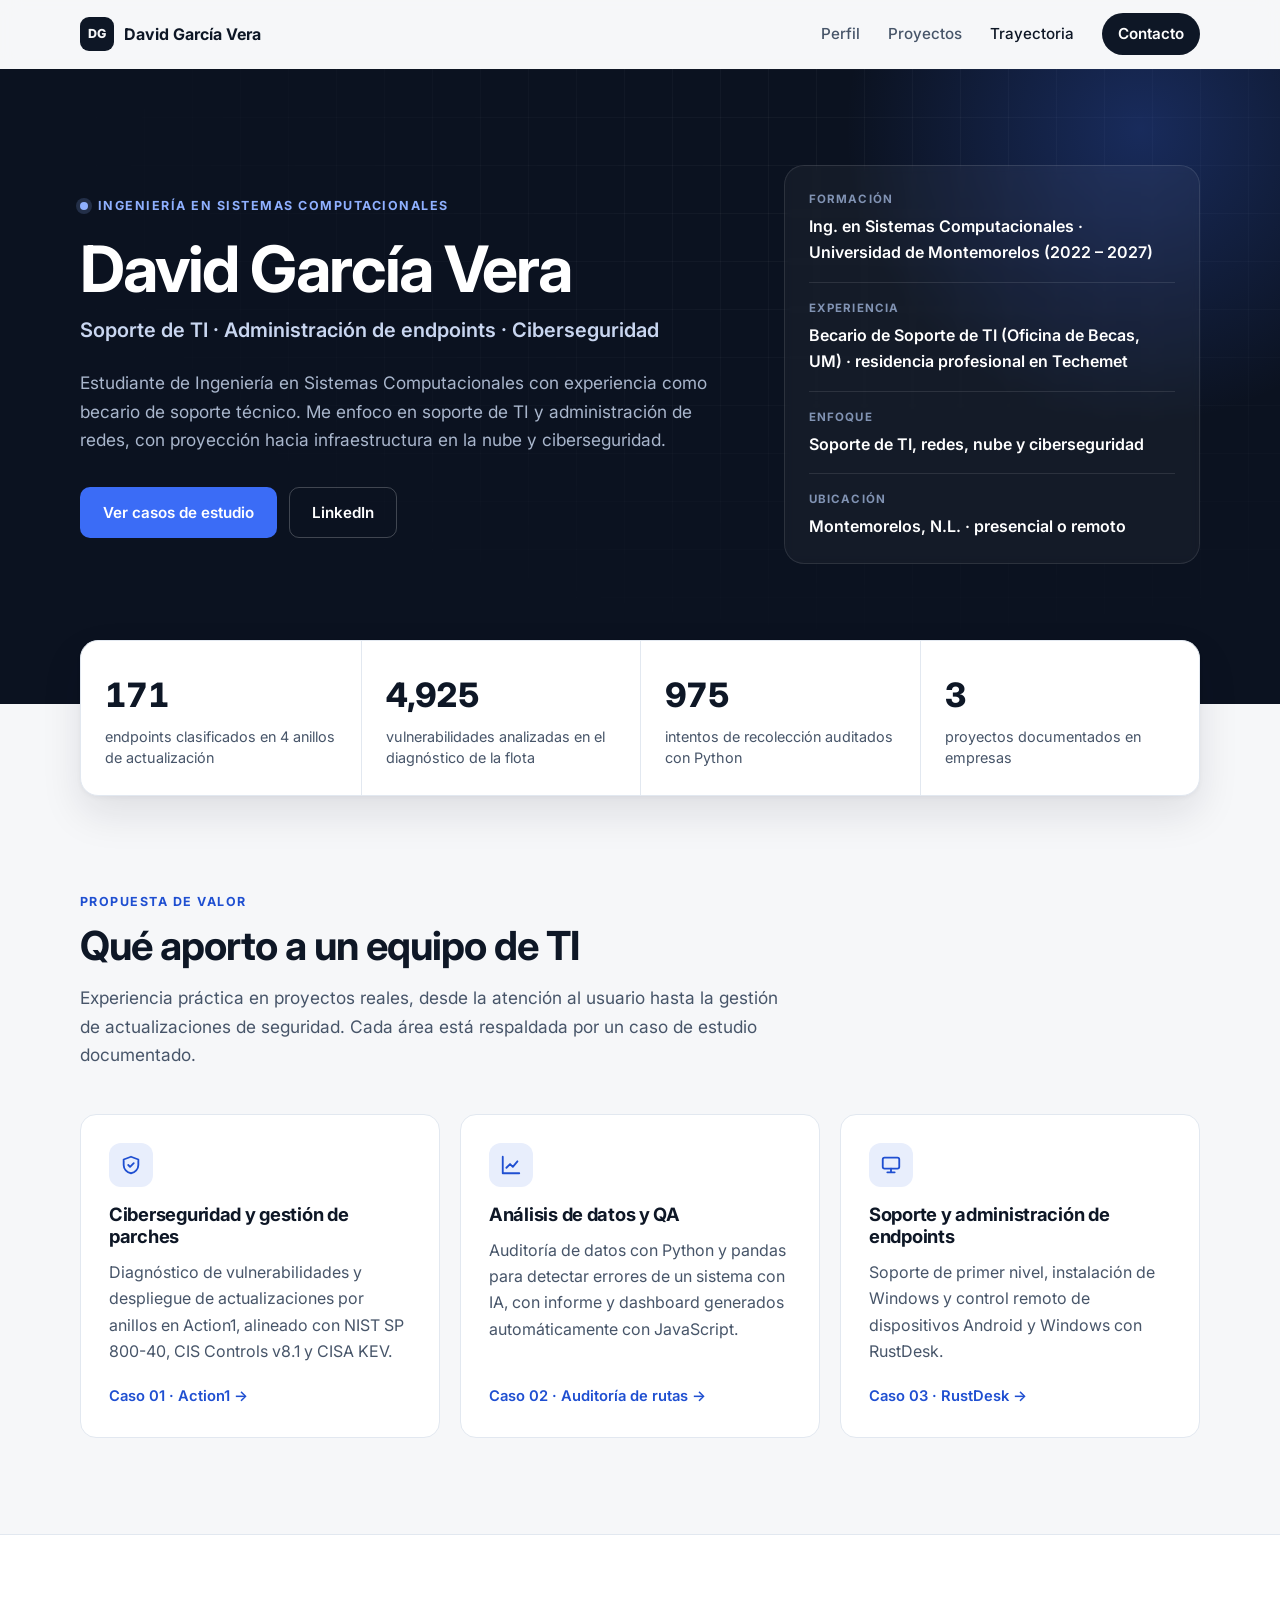
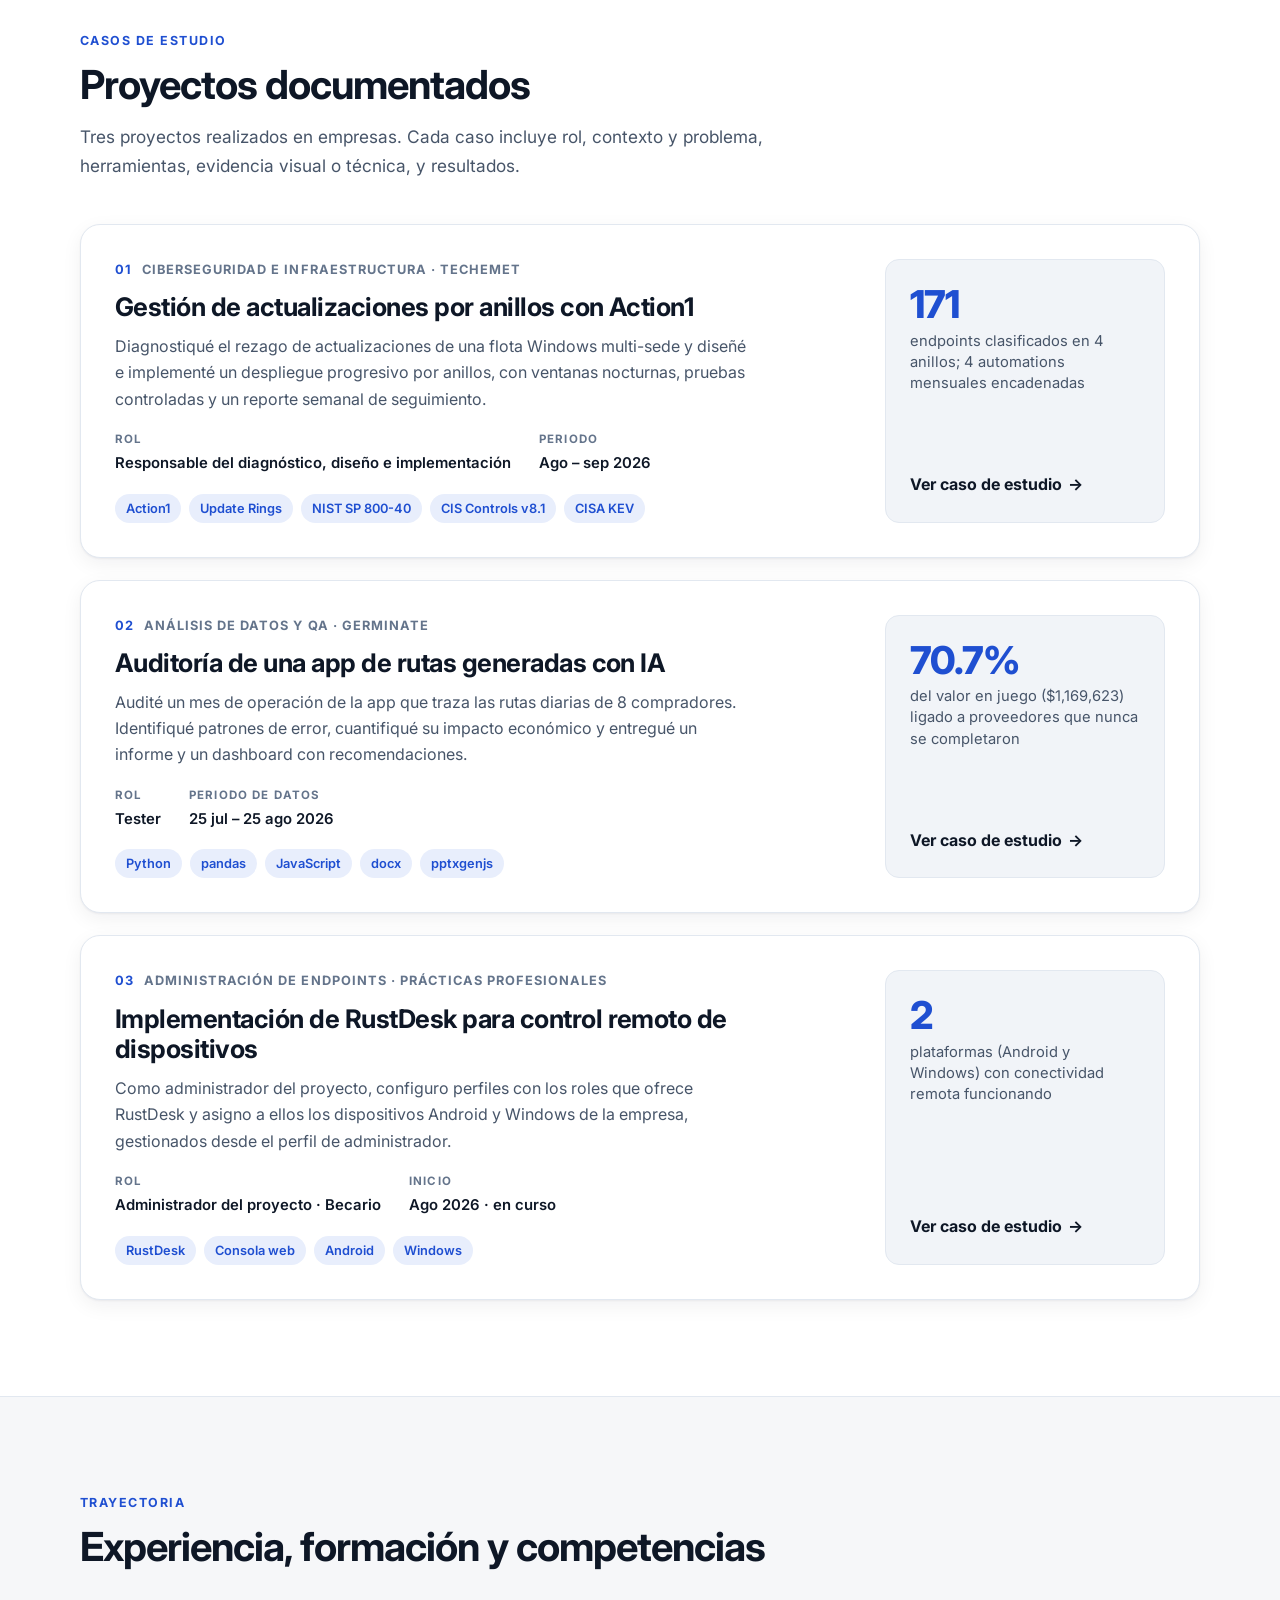
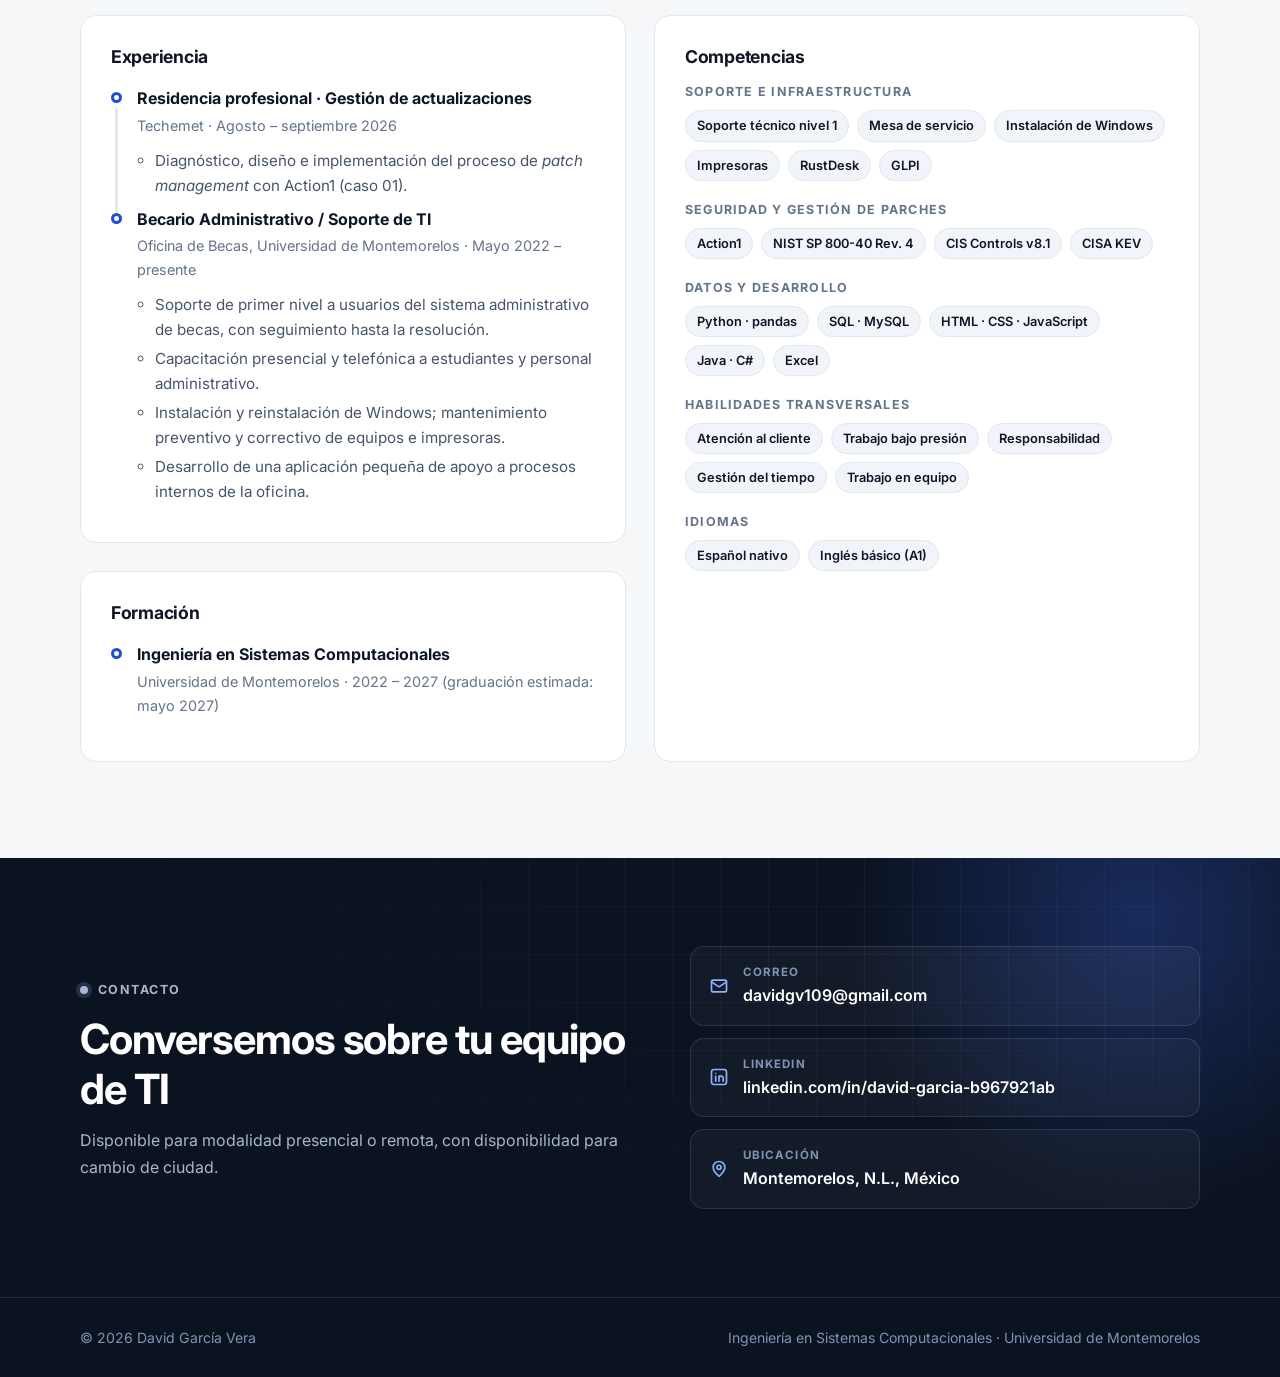
==== commit d245acde: "Quita años de experiencia y modera la redacción de la portada Co-Authored-By: Claude Opus 5.5 <norep" ====
--- a/index.html
+++ b/index.html
@@ -41,7 +41,7 @@
           <p class="eyebrow">Ingeniería en Sistemas Computacionales</p>
           <h1>David García Vera</h1>
           <p class="hero-role">Soporte de TI · Administración de endpoints · Ciberseguridad</p>
-          <p class="hero-lead">Estudiante de Ingeniería en Sistemas Computacionales con casi 4 años de experiencia en soporte técnico. Me enfoco en soporte de TI y administración de redes, con proyección hacia infraestructura en la nube y ciberseguridad.</p>
+          <p class="hero-lead">Estudiante de Ingeniería en Sistemas Computacionales con experiencia como becario de soporte técnico. Me enfoco en soporte de TI y administración de redes, con proyección hacia infraestructura en la nube y ciberseguridad.</p>
           <div class="hero-actions">
             <a class="btn btn-primary" href="#proyectos">Ver casos de estudio</a>
             <a class="btn btn-ghost-dark" href="https://www.linkedin.com/in/david-garcia-b967921ab" target="_blank" rel="noopener">LinkedIn</a>
@@ -51,7 +51,7 @@
         <aside class="id-card" aria-label="Datos generales">
           <dl>
             <div><dt>Formación</dt><dd>Ing. en Sistemas Computacionales · Universidad de Montemorelos (2022 – 2027)</dd></div>
-            <div><dt>Experiencia</dt><dd>Becario de Soporte de TI desde 2022 · residencia profesional en Techemet</dd></div>
+            <div><dt>Experiencia</dt><dd>Becario de Soporte de TI (Oficina de Becas, UM) · residencia profesional en Techemet</dd></div>
             <div><dt>Enfoque</dt><dd>Soporte de TI, redes, nube y ciberseguridad</dd></div>
             <div><dt>Ubicación</dt><dd>Montemorelos, N.L. · presencial o remoto</dd></div>
           </dl>
@@ -66,7 +66,7 @@
           <div class="stat"><p class="stat-num">171</p><p class="stat-label">endpoints clasificados en 4 anillos de actualización</p></div>
           <div class="stat"><p class="stat-num">4,925</p><p class="stat-label">vulnerabilidades analizadas en el diagnóstico de la flota</p></div>
           <div class="stat"><p class="stat-num">975</p><p class="stat-label">intentos de recolección auditados con Python</p></div>
-          <div class="stat"><p class="stat-num">~4 años</p><p class="stat-label">de experiencia en soporte técnico a usuarios</p></div>
+          <div class="stat"><p class="stat-num">3</p><p class="stat-label">proyectos documentados en empresas</p></div>
         </div>
       </div>
     </section>
@@ -77,7 +77,7 @@
         <div class="section-head">
           <p class="kicker">Propuesta de valor</p>
           <h2 class="section-title">Qué aporto a un equipo de TI</h2>
-          <p class="section-lead">Experiencia práctica en entornos empresariales reales, desde la atención al usuario hasta la gestión de vulnerabilidades de una flota completa. Cada área está respaldada por un caso de estudio documentado.</p>
+          <p class="section-lead">Experiencia práctica en proyectos reales, desde la atención al usuario hasta la gestión de actualizaciones de seguridad. Cada área está respaldada por un caso de estudio documentado.</p>
         </div>
 
         <div class="pillars">
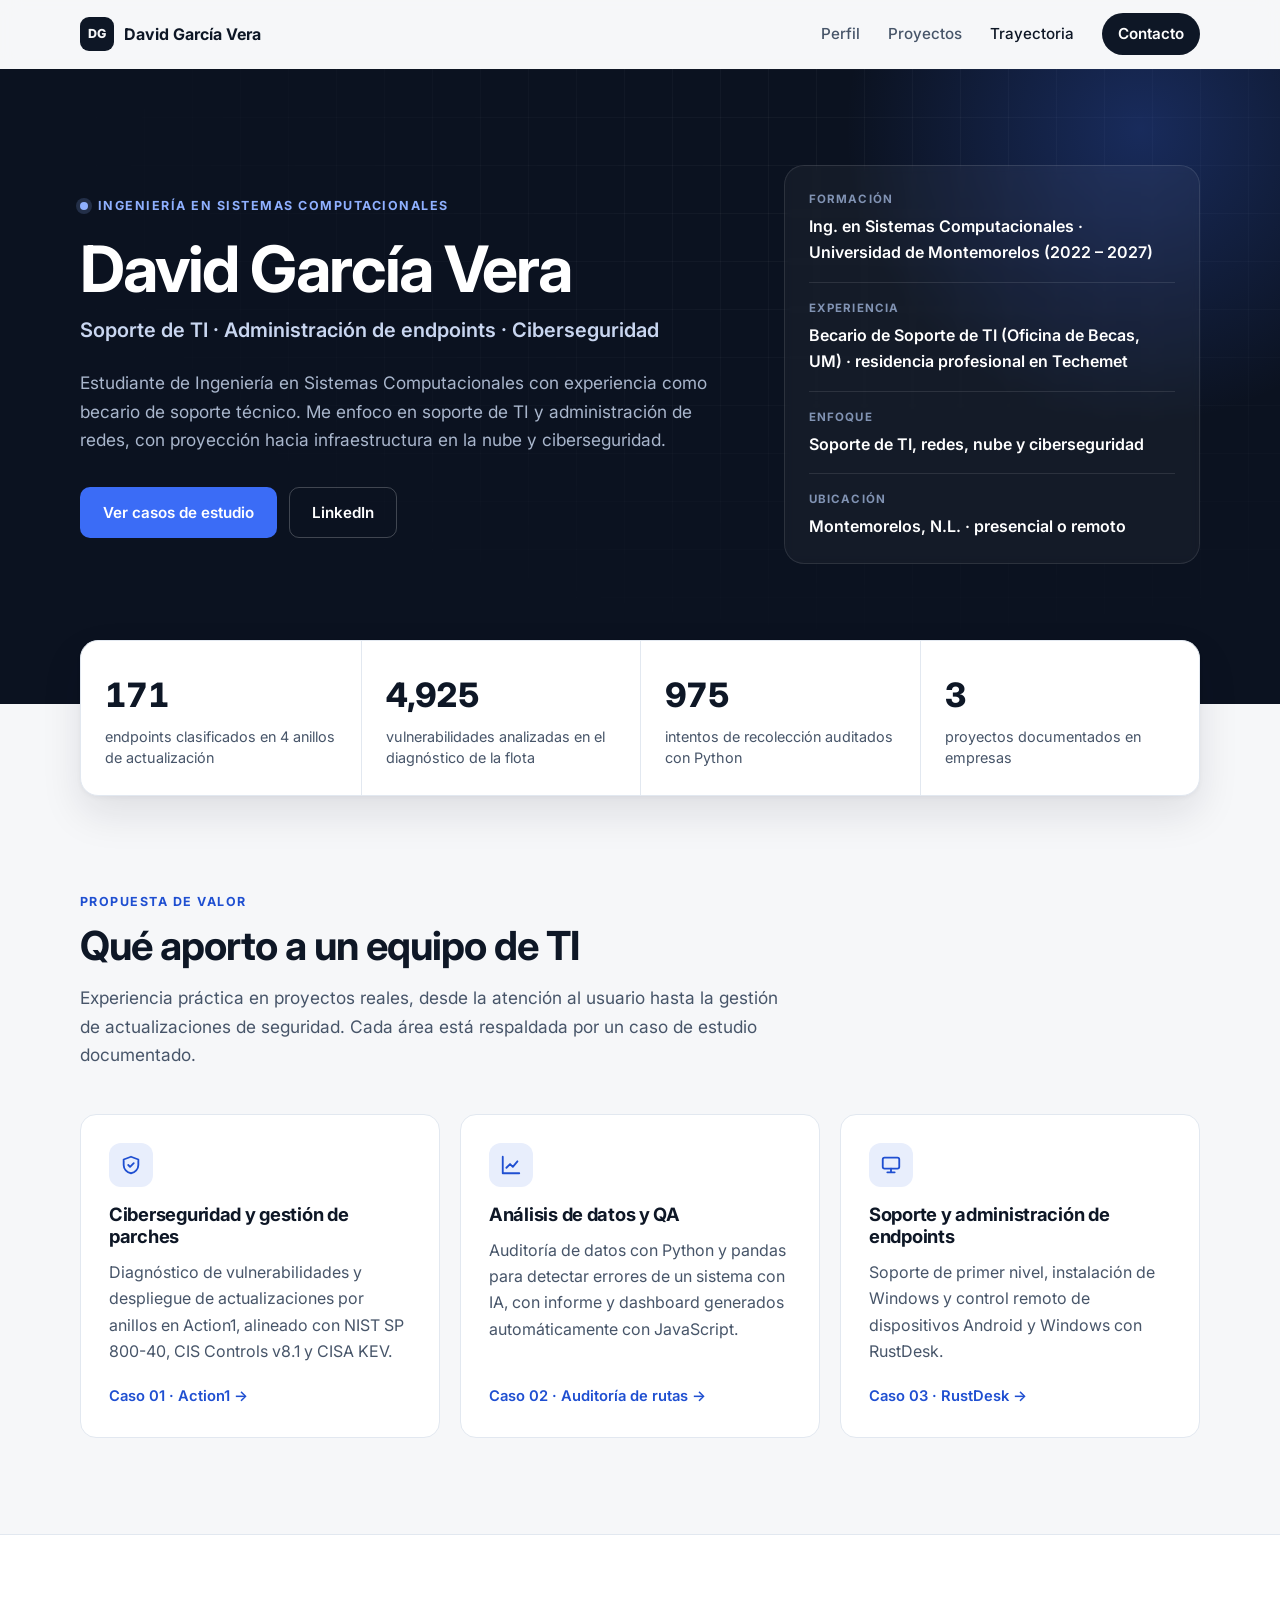
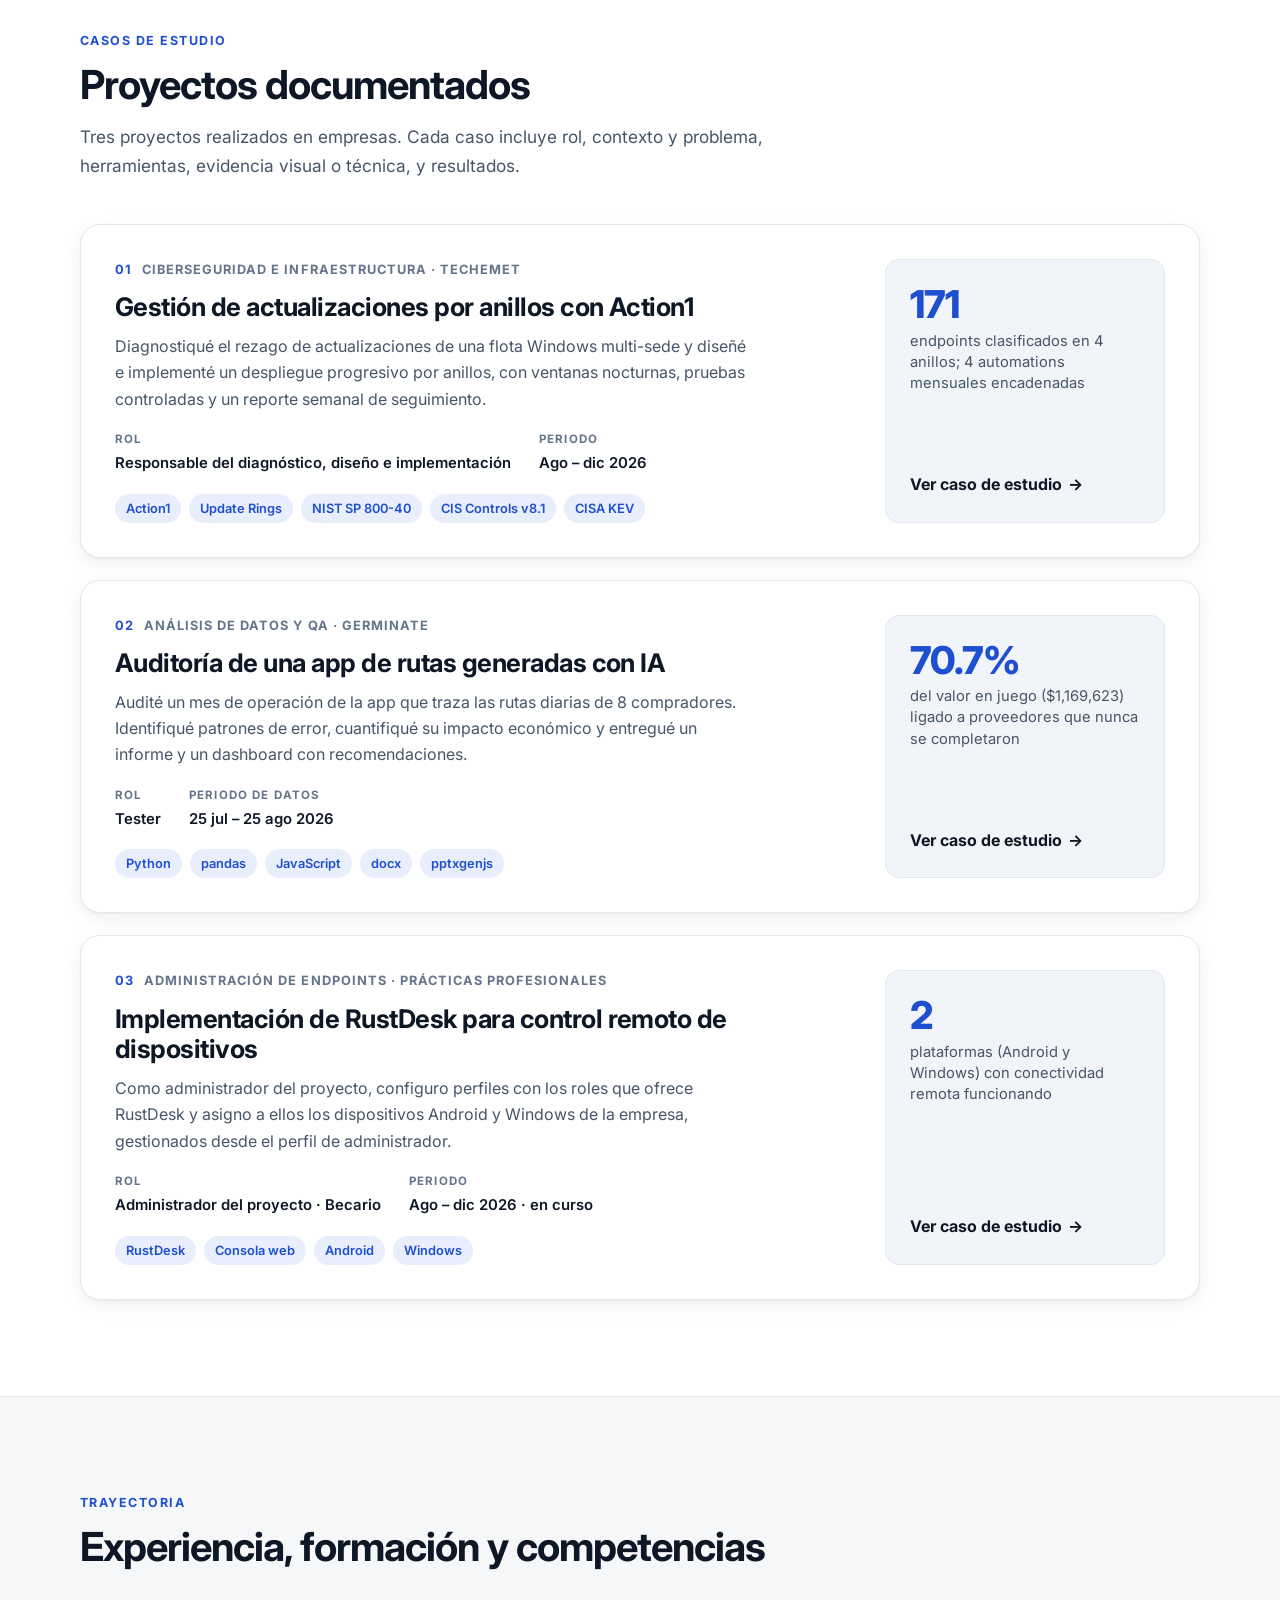
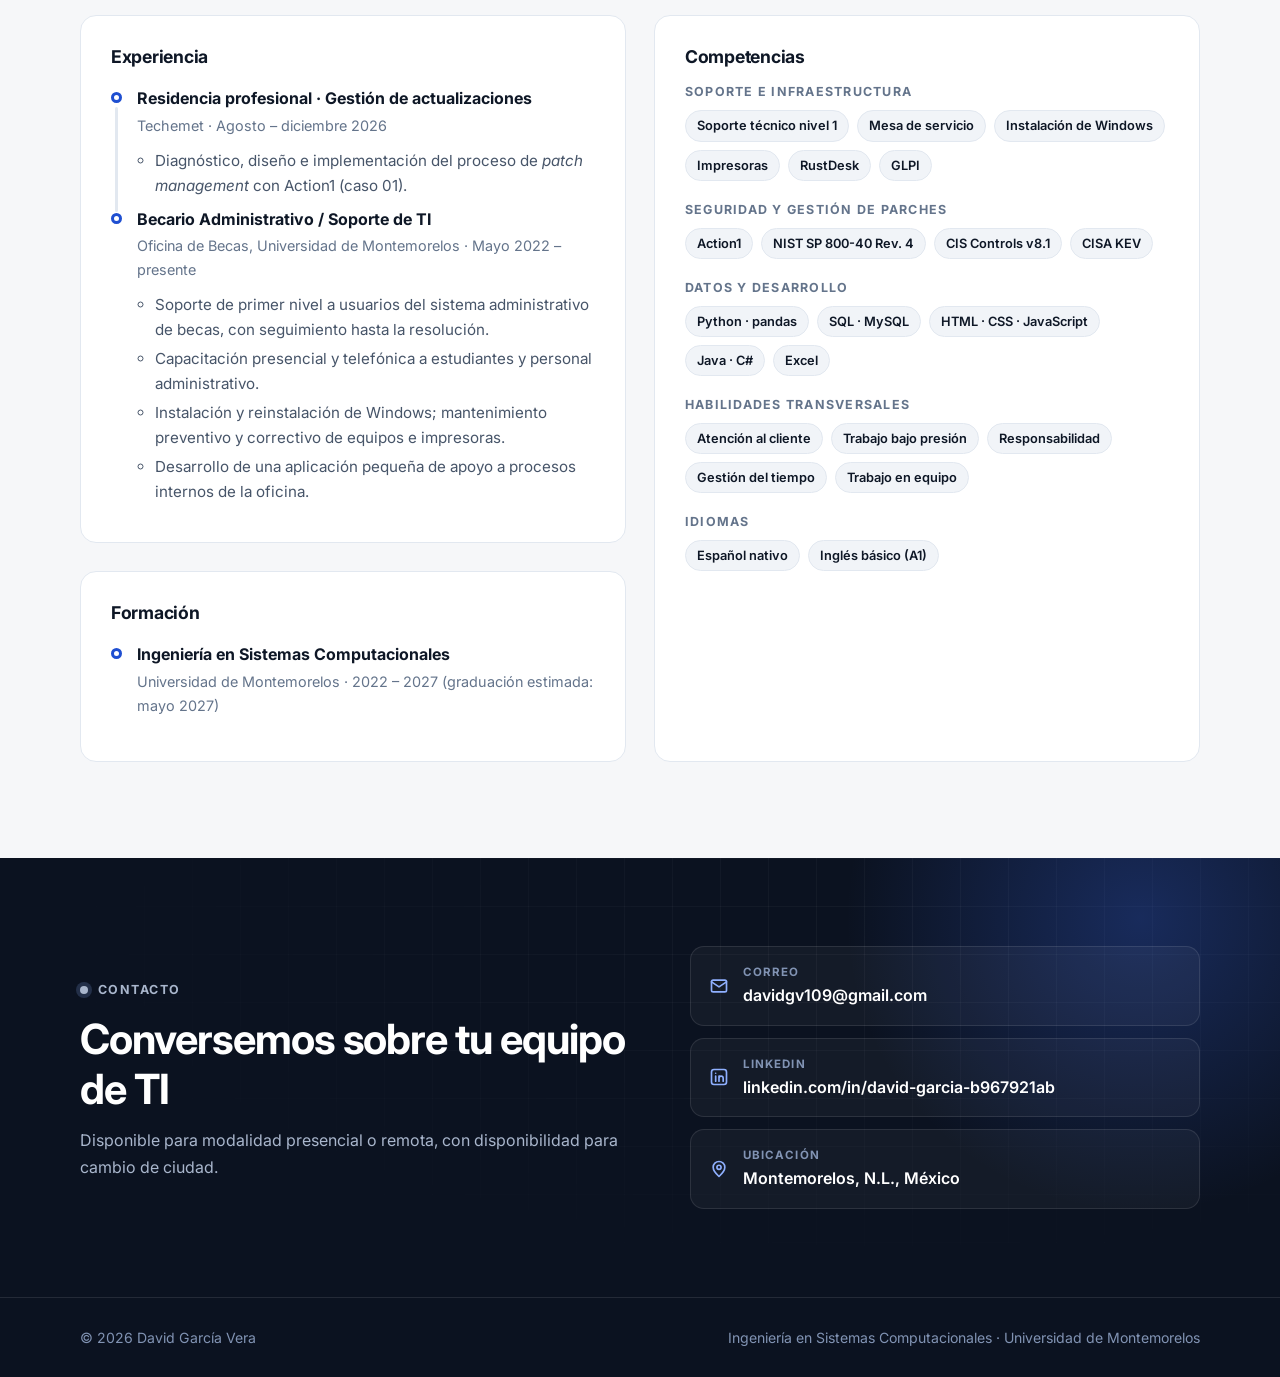
==== commit d5d0d610: "Actualiza periodos de los proyectos a agosto - diciembre 2026 Co-Authored-By: Claude Opus 5.5 <norep" ====
--- a/index.html
+++ b/index.html
@@ -120,7 +120,7 @@
               <p class="case-summary">Diagnostiqué el rezago de actualizaciones de una flota Windows multi-sede y diseñé e implementé un despliegue progresivo por anillos, con ventanas nocturnas, pruebas controladas y un reporte semanal de seguimiento.</p>
               <dl class="case-meta">
                 <div><dt>Rol</dt><dd>Responsable del diagnóstico, diseño e implementación</dd></div>
-                <div><dt>Periodo</dt><dd>Ago – sep 2026</dd></div>
+                <div><dt>Periodo</dt><dd>Ago – dic 2026</dd></div>
               </dl>
               <ul class="tags"><li>Action1</li><li>Update Rings</li><li>NIST SP 800-40</li><li>CIS Controls v8.1</li><li>CISA KEV</li></ul>
             </div>
@@ -160,7 +160,7 @@
               <p class="case-summary">Como administrador del proyecto, configuro perfiles con los roles que ofrece RustDesk y asigno a ellos los dispositivos Android y Windows de la empresa, gestionados desde el perfil de administrador.</p>
               <dl class="case-meta">
                 <div><dt>Rol</dt><dd>Administrador del proyecto · Becario</dd></div>
-                <div><dt>Inicio</dt><dd>Ago 2026 · en curso</dd></div>
+                <div><dt>Periodo</dt><dd>Ago – dic 2026 · en curso</dd></div>
               </dl>
               <ul class="tags"><li>RustDesk</li><li>Consola web</li><li>Android</li><li>Windows</li></ul>
             </div>
@@ -191,7 +191,7 @@
               <ol class="timeline">
                 <li>
                   <p class="tl-title">Residencia profesional · Gestión de actualizaciones</p>
-                  <p class="tl-meta">Techemet · Agosto – septiembre 2026</p>
+                  <p class="tl-meta">Techemet · Agosto – diciembre 2026</p>
                   <ul class="tl-list">
                     <li>Diagnóstico, diseño e implementación del proceso de <em>patch management</em> con Action1 (caso 01).</li>
                   </ul>
--- a/styles.css
+++ b/styles.css
@@ -1,5 +1,5 @@
 /* =========================================================
-   Portafolio — David García Vera
+   Portafolio - David García Vera
    ========================================================= */
 
 :root {
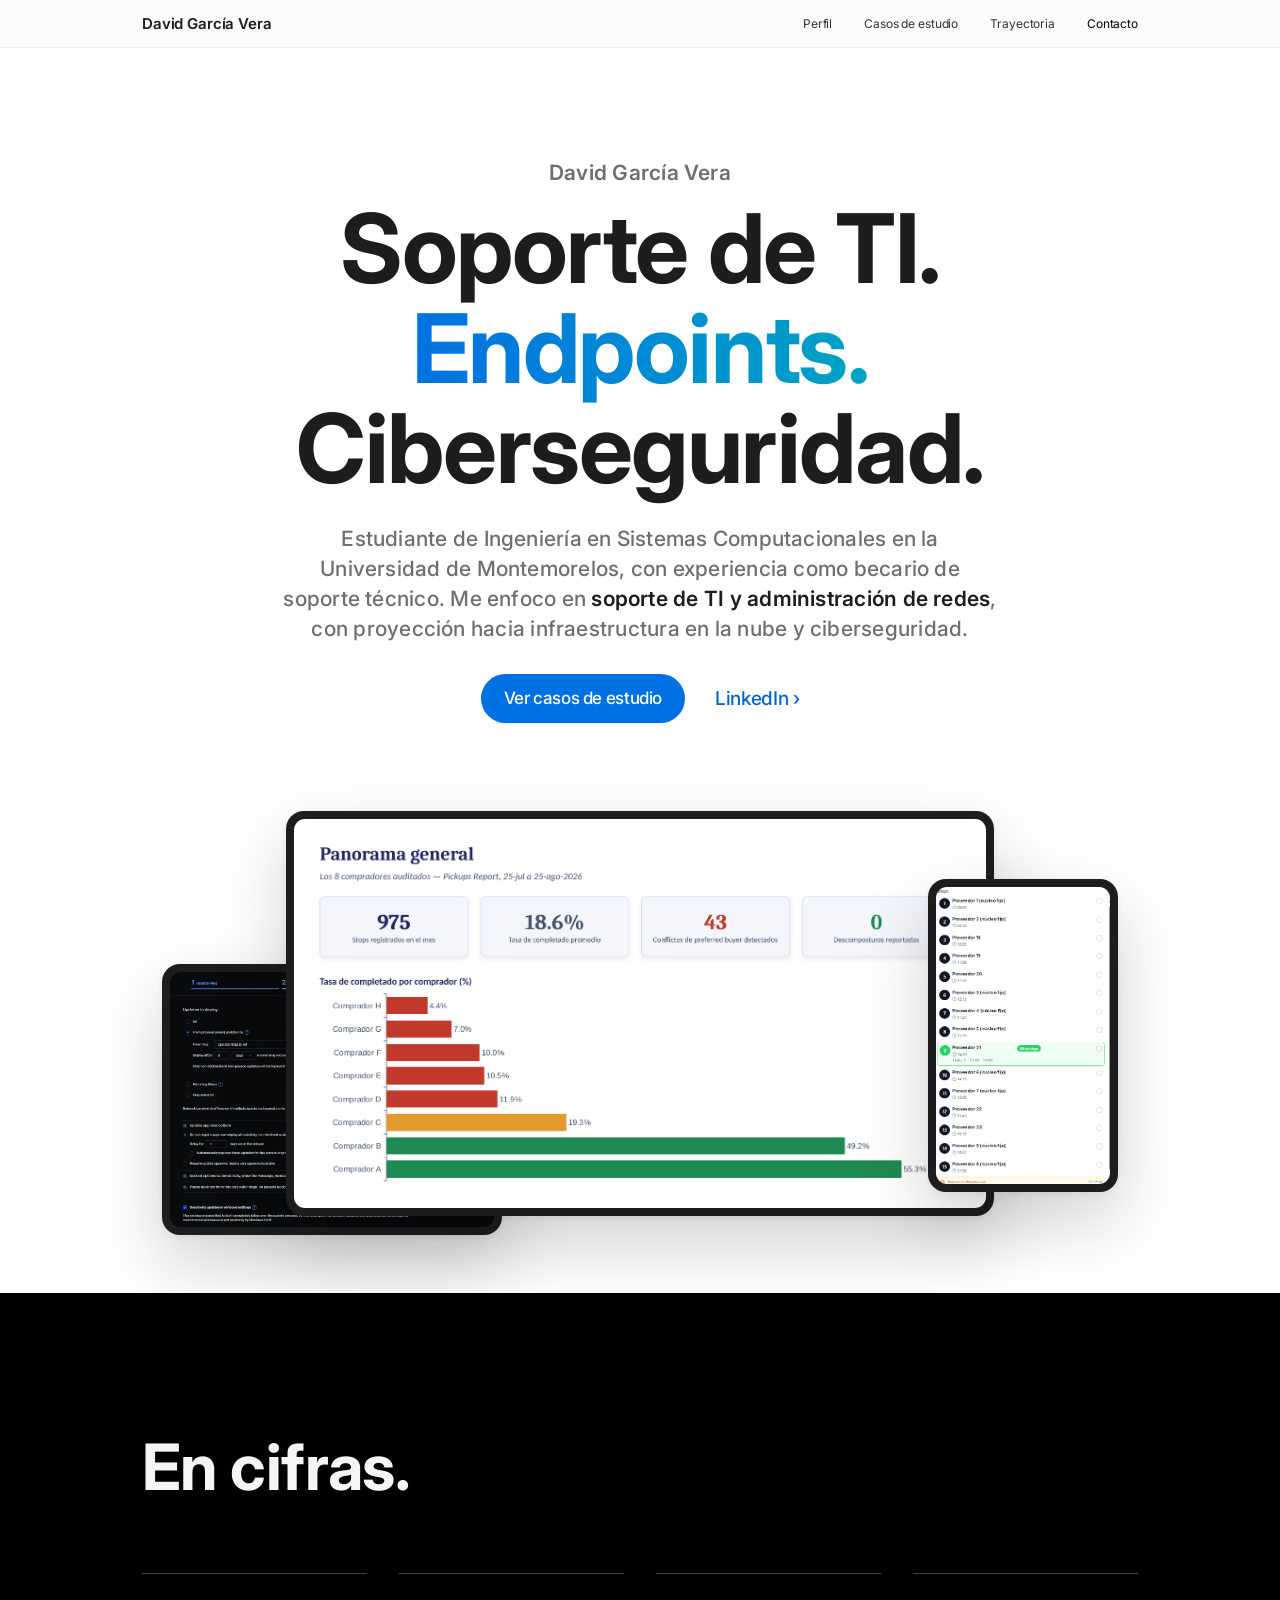
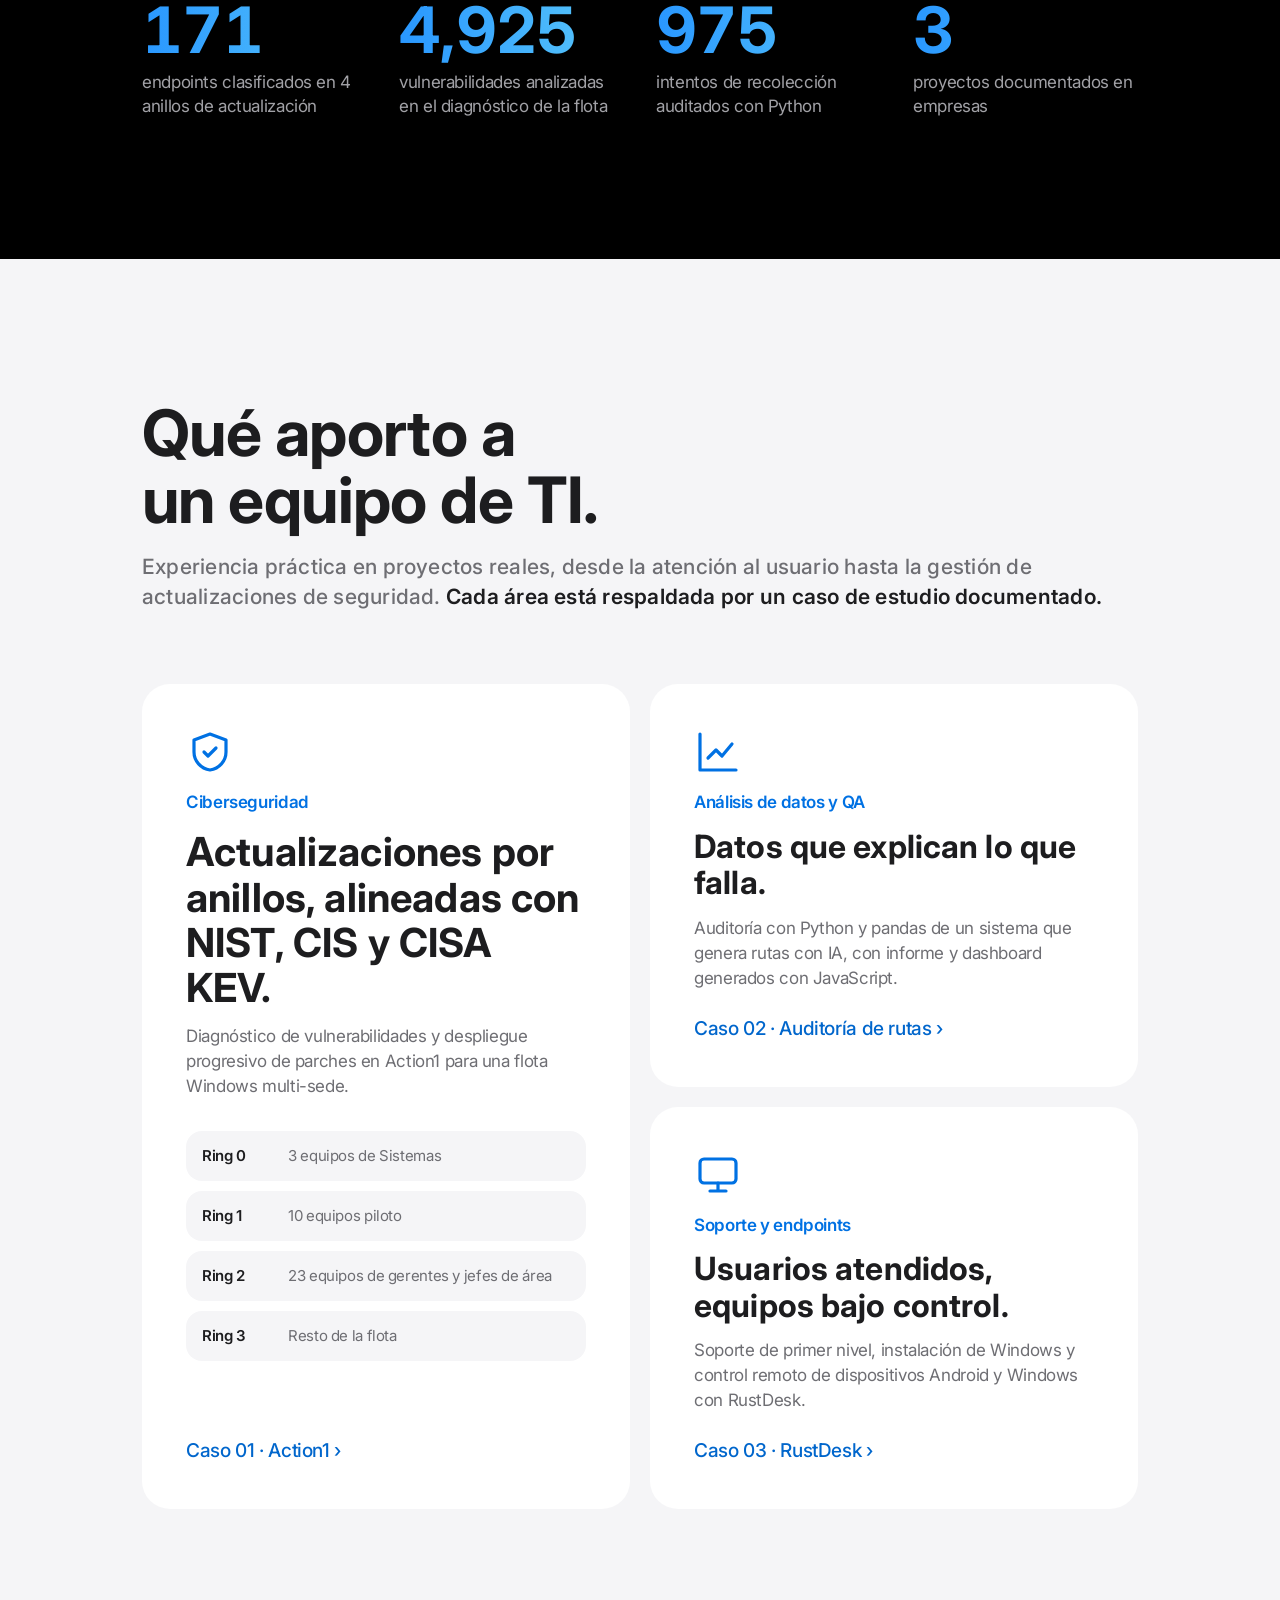
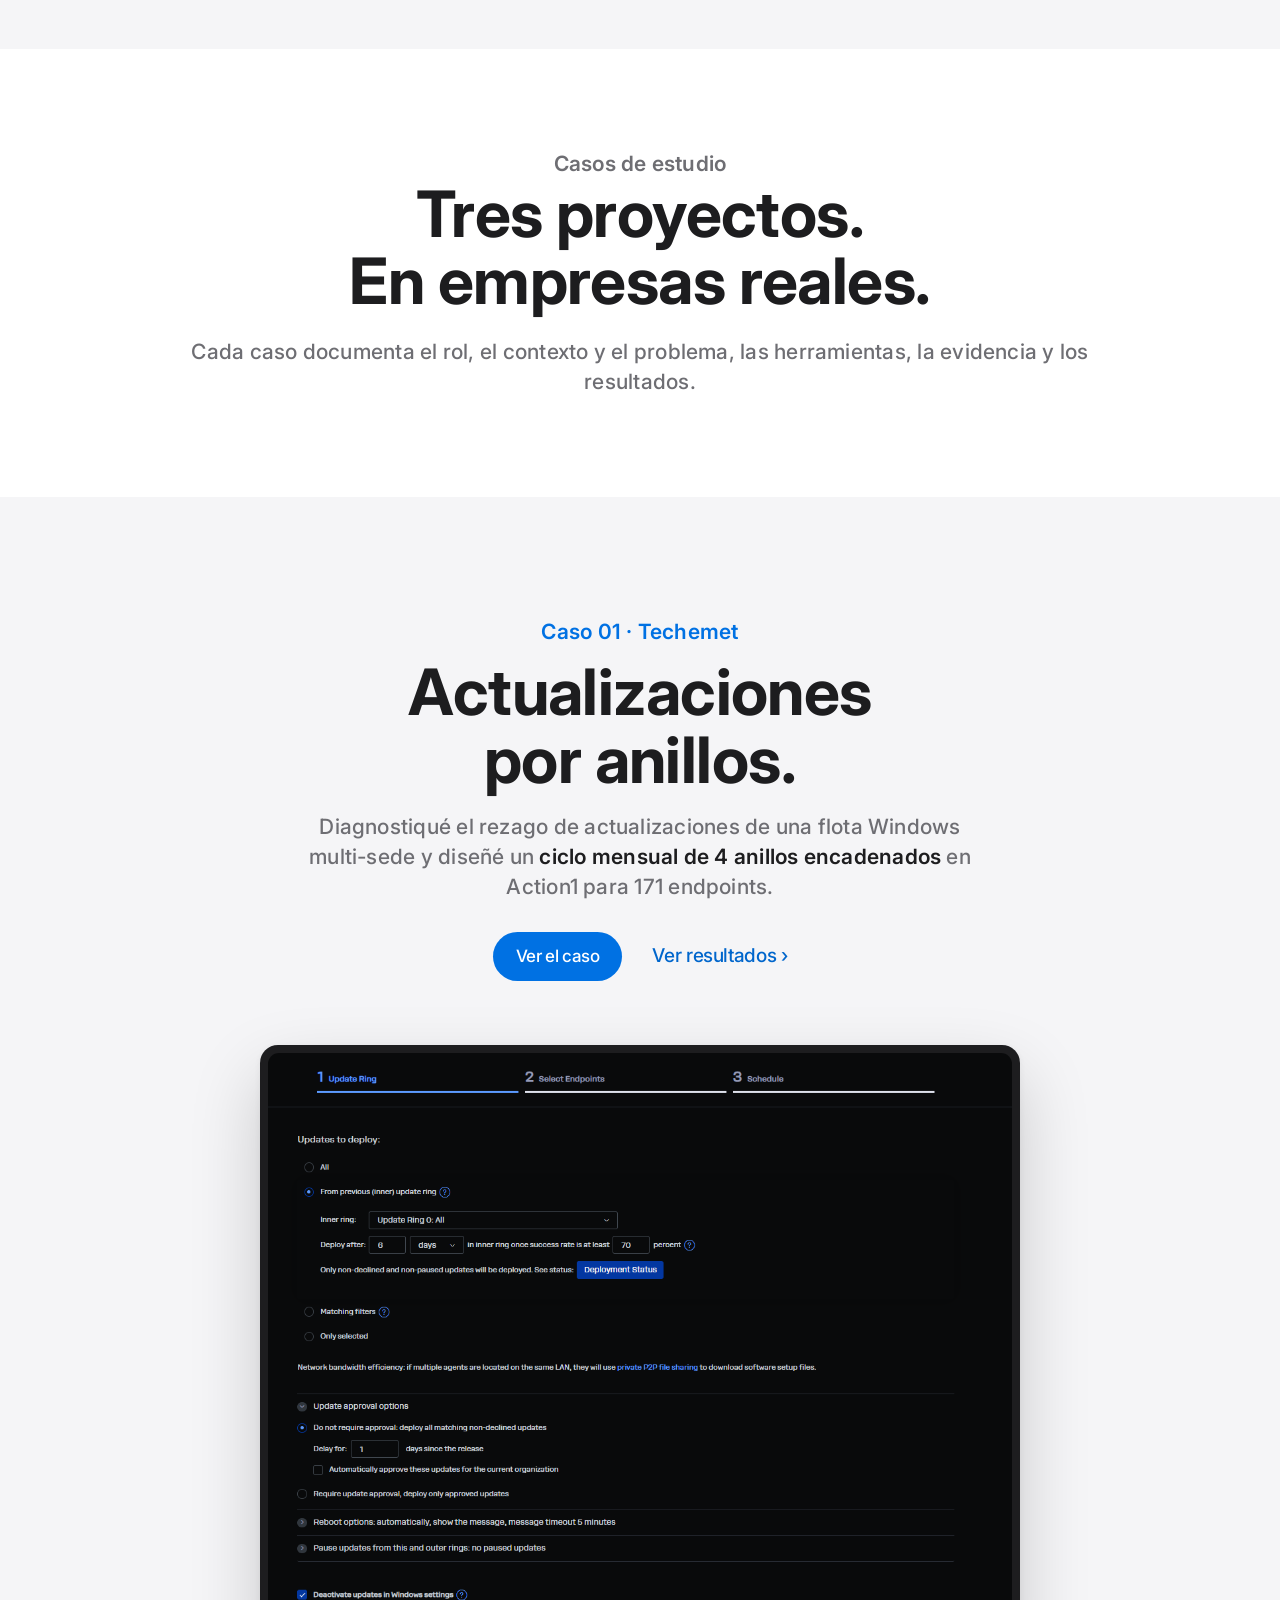
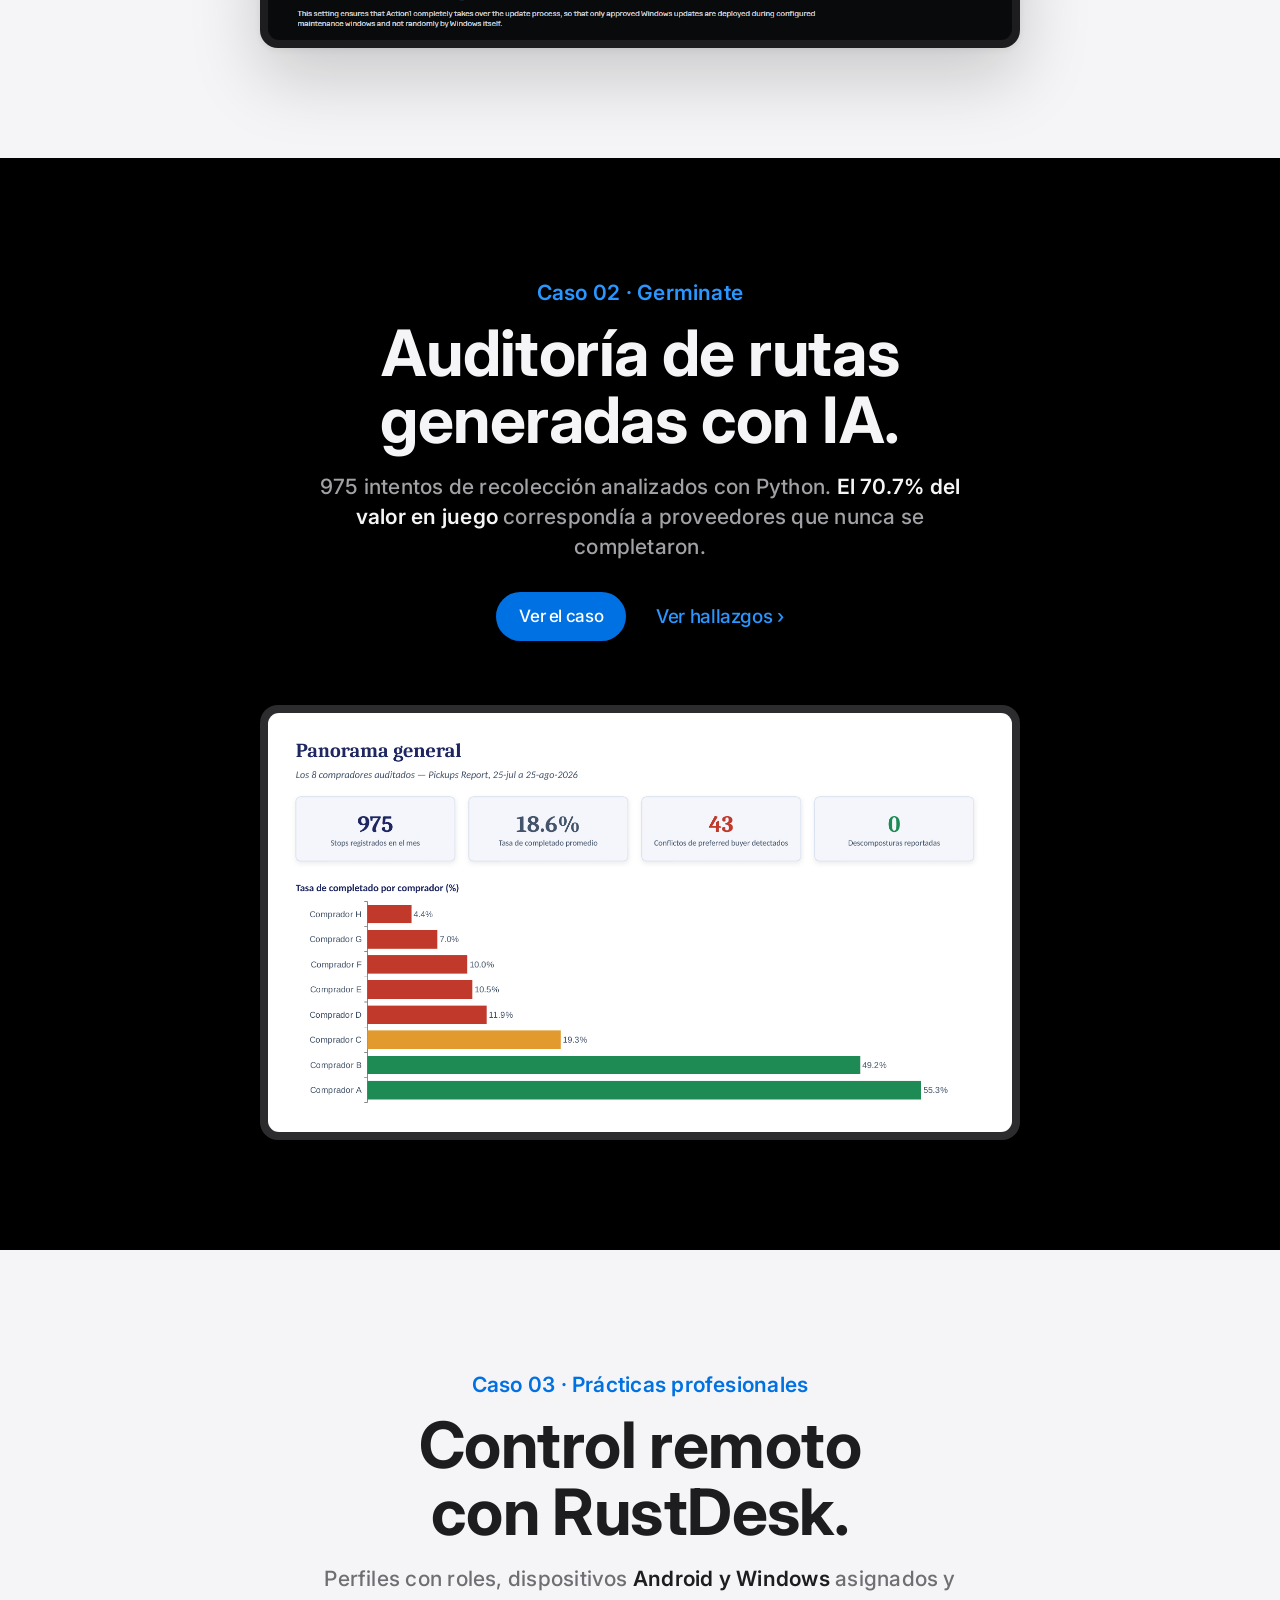
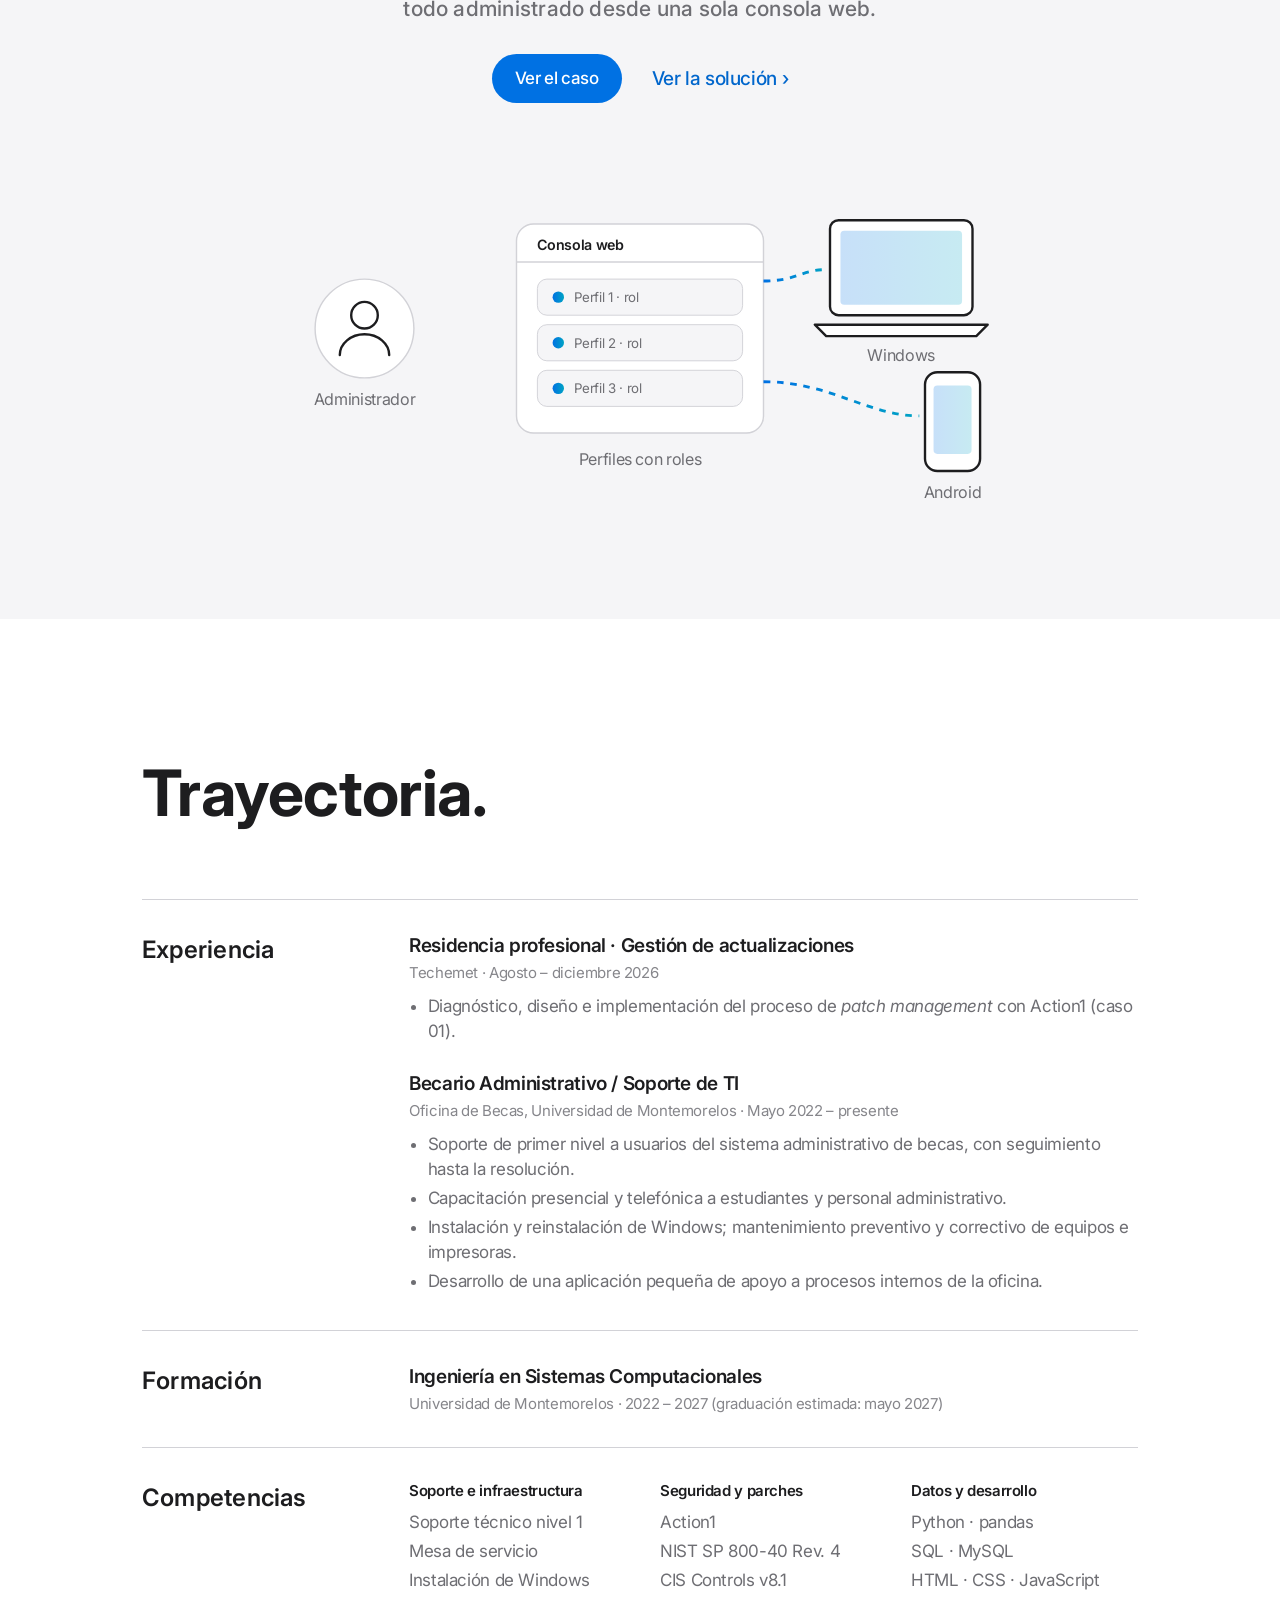
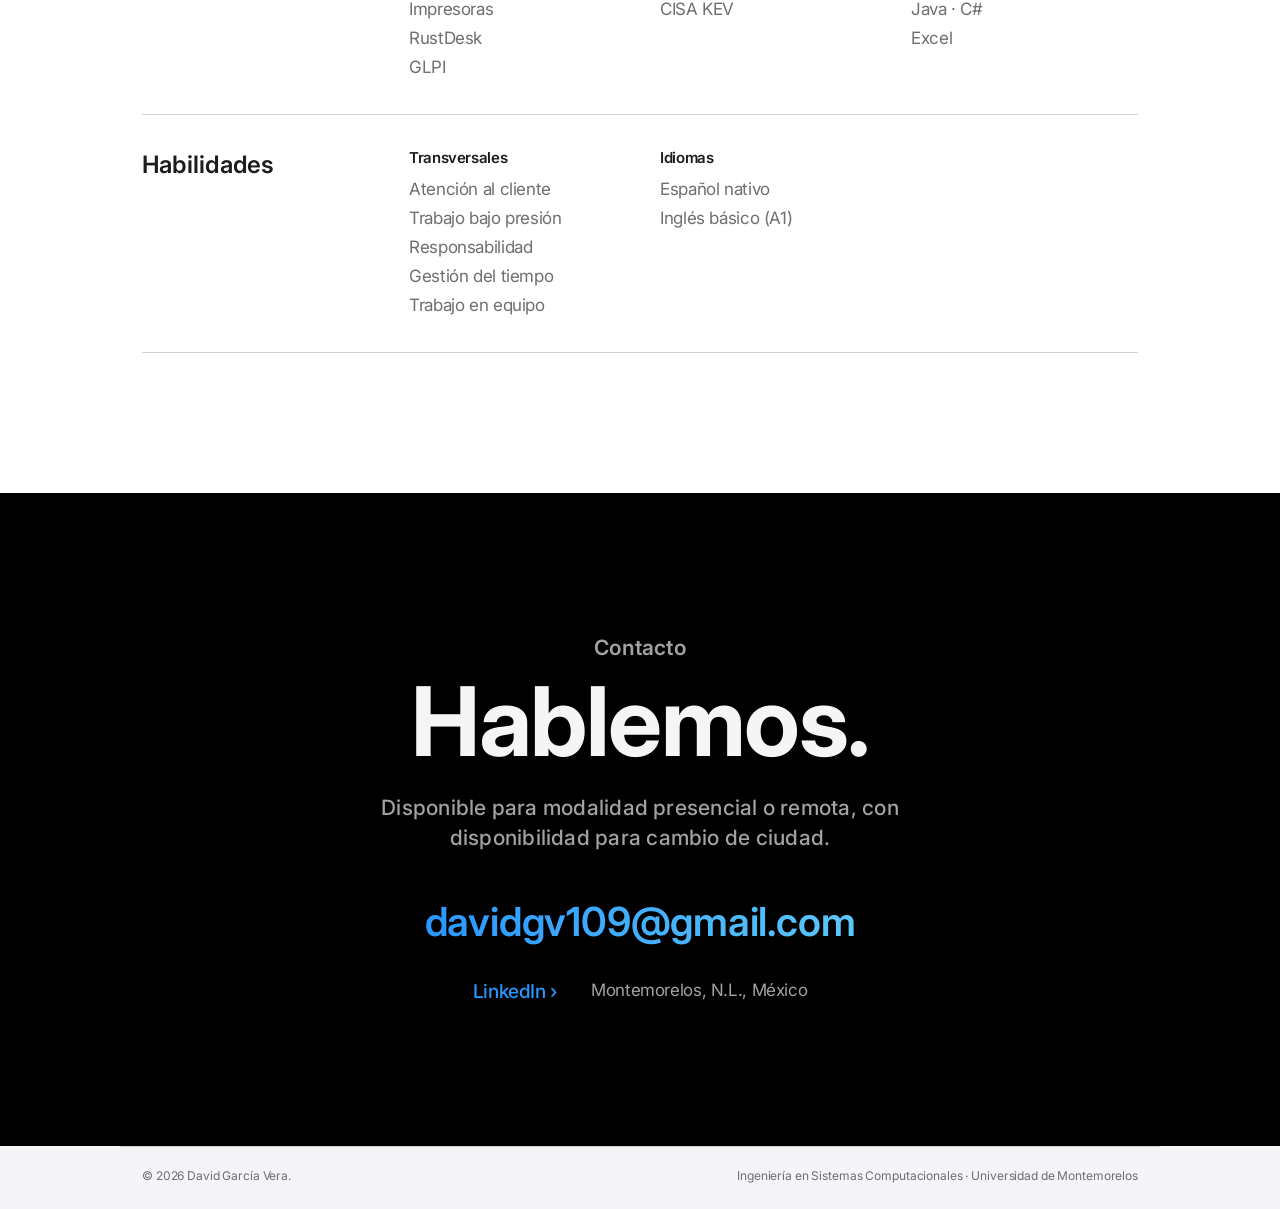
==== commit 0396ba10: "Rediseño visual con estilo editorial - Tipografía grande, secciones a todo lo ancho alternando blanc" ====
--- a/index.html
+++ b/index.html
@@ -6,290 +6,283 @@
   <title>David García Vera · Portafolio profesional</title>
   <meta name="description" content="Portafolio profesional de David García Vera, estudiante de Ingeniería en Sistemas Computacionales (Universidad de Montemorelos). Casos de estudio en gestión de actualizaciones con Action1, auditoría de datos con Python y control remoto de dispositivos con RustDesk.">
   <meta property="og:title" content="David García Vera · Portafolio profesional">
-  <meta property="og:description" content="Soporte de TI, administración de endpoints y ciberseguridad. Tres casos de estudio en entornos empresariales.">
+  <meta property="og:description" content="Soporte de TI, administración de endpoints y ciberseguridad. Tres casos de estudio en empresas.">
   <meta property="og:type" content="website">
-  <meta name="theme-color" content="#0b1220">
+  <meta name="theme-color" content="#ffffff" media="(prefers-color-scheme: light)">
+  <meta name="theme-color" content="#000000" media="(prefers-color-scheme: dark)">
   <link rel="icon" href="favicon.svg" type="image/svg+xml">
   <link rel="preconnect" href="https://fonts.googleapis.com">
   <link rel="preconnect" href="https://fonts.gstatic.com" crossorigin>
-  <link rel="stylesheet" href="https://fonts.googleapis.com/css2?family=Inter:wght@400;500;600;700;800&family=JetBrains+Mono:wght@400;500&display=swap">
+  <link rel="stylesheet" href="https://fonts.googleapis.com/css2?family=Inter:wght@400;500;600;700&family=JetBrains+Mono&display=swap">
   <link rel="stylesheet" href="styles.css">
+  <script>document.documentElement.classList.add('js');</script>
 </head>
 <body>
   <a class="skip-link" href="#contenido">Saltar al contenido</a>
 
-  <header class="site-header">
-    <div class="container header-inner">
-      <a class="brand" href="#inicio"><span class="brand-mark" aria-hidden="true">DG</span><span class="brand-name">David García Vera</span></a>
-      <button class="nav-toggle" aria-expanded="false" aria-controls="nav-menu" aria-label="Abrir menú">
-        <span></span><span></span><span></span>
-      </button>
-      <nav id="nav-menu" class="nav" aria-label="Principal" data-spy>
+  <header class="gnav">
+    <div class="gnav-inner">
+      <a class="gnav-brand" href="#inicio">David García Vera</a>
+      <button class="nav-toggle" aria-expanded="false" aria-controls="nav-menu" aria-label="Abrir menú"><span></span><span></span></button>
+      <nav id="nav-menu" class="gnav-links" aria-label="Principal" data-spy>
         <a href="#propuesta">Perfil</a>
-        <a href="#proyectos">Proyectos</a>
+        <a href="#casos">Casos de estudio</a>
         <a href="#trayectoria">Trayectoria</a>
-        <a class="nav-cta" href="#contacto">Contacto</a>
+        <a href="#contacto">Contacto</a>
       </nav>
     </div>
   </header>
 
   <main id="contenido">
-    <!-- ================= PORTADA ================= -->
-    <section id="inicio" class="night hero">
-      <div class="container hero-grid">
-        <div>
-          <p class="eyebrow">Ingeniería en Sistemas Computacionales</p>
-          <h1>David García Vera</h1>
-          <p class="hero-role">Soporte de TI · Administración de endpoints · Ciberseguridad</p>
-          <p class="hero-lead">Estudiante de Ingeniería en Sistemas Computacionales con experiencia como becario de soporte técnico. Me enfoco en soporte de TI y administración de redes, con proyección hacia infraestructura en la nube y ciberseguridad.</p>
-          <div class="hero-actions">
-            <a class="btn btn-primary" href="#proyectos">Ver casos de estudio</a>
-            <a class="btn btn-ghost-dark" href="https://www.linkedin.com/in/david-garcia-b967921ab" target="_blank" rel="noopener">LinkedIn</a>
-          </div>
-        </div>
-
-        <aside class="id-card" aria-label="Datos generales">
-          <dl>
-            <div><dt>Formación</dt><dd>Ing. en Sistemas Computacionales · Universidad de Montemorelos (2022 – 2027)</dd></div>
-            <div><dt>Experiencia</dt><dd>Becario de Soporte de TI (Oficina de Becas, UM) · residencia profesional en Techemet</dd></div>
-            <div><dt>Enfoque</dt><dd>Soporte de TI, redes, nube y ciberseguridad</dd></div>
-            <div><dt>Ubicación</dt><dd>Montemorelos, N.L. · presencial o remoto</dd></div>
-          </dl>
-        </aside>
-      </div>
-    </section>
-
-    <!-- ================= CIFRAS ================= -->
-    <section class="stats" aria-label="Cifras destacadas">
-      <div class="container">
-        <div class="stats-grid">
-          <div class="stat"><p class="stat-num">171</p><p class="stat-label">endpoints clasificados en 4 anillos de actualización</p></div>
-          <div class="stat"><p class="stat-num">4,925</p><p class="stat-label">vulnerabilidades analizadas en el diagnóstico de la flota</p></div>
-          <div class="stat"><p class="stat-num">975</p><p class="stat-label">intentos de recolección auditados con Python</p></div>
-          <div class="stat"><p class="stat-num">3</p><p class="stat-label">proyectos documentados en empresas</p></div>
-        </div>
-      </div>
-    </section>
-
-    <!-- ================= PROPUESTA DE VALOR ================= -->
-    <section id="propuesta" class="section">
-      <div class="container">
-        <div class="section-head">
-          <p class="kicker">Propuesta de valor</p>
-          <h2 class="section-title">Qué aporto a un equipo de TI</h2>
-          <p class="section-lead">Experiencia práctica en proyectos reales, desde la atención al usuario hasta la gestión de actualizaciones de seguridad. Cada área está respaldada por un caso de estudio documentado.</p>
-        </div>
-
-        <div class="pillars">
-          <article class="pillar">
-            <span class="pillar-icon" aria-hidden="true"><svg viewBox="0 0 24 24" fill="none" stroke="currentColor" stroke-width="2" stroke-linecap="round" stroke-linejoin="round"><path d="M12 3l8 3v6c0 4.5-3.4 8.3-8 9-4.6-.7-8-4.5-8-9V6l8-3z"/><path d="M9 12l2 2 4-4"/></svg></span>
-            <h3>Ciberseguridad y gestión de parches</h3>
-            <p>Diagnóstico de vulnerabilidades y despliegue de actualizaciones por anillos en Action1, alineado con NIST SP 800-40, CIS Controls v8.1 y CISA KEV.</p>
-            <a class="pillar-link" href="proyectos/gestion-actualizaciones-action1.html">Caso 01 · Action1 →</a>
+    <!-- Portada -->
+    <section id="inicio" class="hero theme-light">
+      <div class="wrap center">
+        <p class="eyebrow reveal">David García Vera</p>
+        <h1 class="display reveal">Soporte de TI.<br><span class="grad">Endpoints.</span><br>Ciberseguridad.</h1>
+        <p class="copy reveal">Estudiante de Ingeniería en Sistemas Computacionales en la Universidad de Montemorelos, con experiencia como becario de soporte técnico. Me enfoco en <strong>soporte de TI y administración de redes</strong>, con proyección hacia infraestructura en la nube y ciberseguridad.</p>
+        <div class="ctas reveal">
+          <a class="pill" href="#casos">Ver casos de estudio</a>
+          <a class="more" href="https://www.linkedin.com/in/david-garcia-b967921ab" target="_blank" rel="noopener">LinkedIn</a>
+        </div>
+      </div>
+
+      <div class="stage reveal" aria-hidden="true">
+        <figure class="window win-left"><img src="assets/action1/ring1-update-ring.png" width="1123" height="886" alt=""></figure>
+        <figure class="window win-main"><img src="assets/rutas/dashboard-panorama.png" width="1467" height="825" alt=""></figure>
+        <figure class="window win-right"><img src="assets/rutas/ruta-25-ago-anonimizada.png" width="425" height="725" alt=""></figure>
+      </div>
+    </section>
+
+    <!-- Cifras -->
+    <section class="block theme-dark" aria-labelledby="cifras-titulo">
+      <div class="wrap">
+        <div class="block-head">
+          <h2 id="cifras-titulo" class="headline reveal">En cifras.</h2>
+        </div>
+        <div class="numbers">
+          <div class="number reveal"><p class="number-value grad">171</p><p class="number-caption">endpoints clasificados en 4 anillos de actualización</p></div>
+          <div class="number reveal"><p class="number-value grad">4,925</p><p class="number-caption">vulnerabilidades analizadas en el diagnóstico de la flota</p></div>
+          <div class="number reveal"><p class="number-value grad">975</p><p class="number-caption">intentos de recolección auditados con Python</p></div>
+          <div class="number reveal"><p class="number-value grad">3</p><p class="number-caption">proyectos documentados en empresas</p></div>
+        </div>
+      </div>
+    </section>
+
+    <!-- Propuesta de valor -->
+    <section id="propuesta" class="block theme-gray">
+      <div class="wrap">
+        <div class="block-head">
+          <h2 class="headline reveal">Qué aporto a<br>un equipo de TI.</h2>
+          <p class="copy reveal">Experiencia práctica en proyectos reales, desde la atención al usuario hasta la gestión de actualizaciones de seguridad. <strong>Cada área está respaldada por un caso de estudio documentado.</strong></p>
+        </div>
+
+        <div class="bento">
+          <article class="tile tile-tall reveal">
+            <span class="tile-icon" aria-hidden="true"><svg viewBox="0 0 24 24" fill="none" stroke="currentColor" stroke-width="1.6" stroke-linecap="round" stroke-linejoin="round"><path d="M12 3l8 3v6c0 4.5-3.4 8.3-8 9-4.6-.7-8-4.5-8-9V6l8-3z"/><path d="M9 12l2 2 4-4"/></svg></span>
+            <p class="tile-label">Ciberseguridad</p>
+            <h3>Actualizaciones por anillos, alineadas con NIST, CIS y CISA KEV.</h3>
+            <p>Diagnóstico de vulnerabilidades y despliegue progresivo de parches en Action1 para una flota Windows multi-sede.</p>
+            <ol class="mini-rings" aria-label="Anillos de actualización del caso 01">
+              <li><b>Ring 0</b>3 equipos de Sistemas</li>
+              <li><b>Ring 1</b>10 equipos piloto</li>
+              <li><b>Ring 2</b>23 equipos de gerentes y jefes de área</li>
+              <li><b>Ring 3</b>Resto de la flota</li>
+            </ol>
+            <a class="more" href="proyectos/gestion-actualizaciones-action1.html">Caso 01 · Action1</a>
           </article>
-          <article class="pillar">
-            <span class="pillar-icon" aria-hidden="true"><svg viewBox="0 0 24 24" fill="none" stroke="currentColor" stroke-width="2" stroke-linecap="round" stroke-linejoin="round"><path d="M3 3v18h18"/><path d="M7 15l4-4 3 3 5-6"/></svg></span>
-            <h3>Análisis de datos y QA</h3>
-            <p>Auditoría de datos con Python y pandas para detectar errores de un sistema con IA, con informe y dashboard generados automáticamente con JavaScript.</p>
-            <a class="pillar-link" href="proyectos/auditoria-rutas-ia.html">Caso 02 · Auditoría de rutas →</a>
+          <article class="tile reveal">
+            <span class="tile-icon" aria-hidden="true"><svg viewBox="0 0 24 24" fill="none" stroke="currentColor" stroke-width="1.6" stroke-linecap="round" stroke-linejoin="round"><path d="M3 3v18h18"/><path d="M7 15l4-4 3 3 5-6"/></svg></span>
+            <p class="tile-label">Análisis de datos y QA</p>
+            <h3>Datos que explican lo que falla.</h3>
+            <p>Auditoría con Python y pandas de un sistema que genera rutas con IA, con informe y dashboard generados con JavaScript.</p>
+            <a class="more" href="proyectos/auditoria-rutas-ia.html">Caso 02 · Auditoría de rutas</a>
           </article>
-          <article class="pillar">
-            <span class="pillar-icon" aria-hidden="true"><svg viewBox="0 0 24 24" fill="none" stroke="currentColor" stroke-width="2" stroke-linecap="round" stroke-linejoin="round"><rect x="3" y="4" width="18" height="12" rx="2"/><path d="M8 20h8M12 16v4"/></svg></span>
-            <h3>Soporte y administración de endpoints</h3>
+          <article class="tile reveal">
+            <span class="tile-icon" aria-hidden="true"><svg viewBox="0 0 24 24" fill="none" stroke="currentColor" stroke-width="1.6" stroke-linecap="round" stroke-linejoin="round"><rect x="3" y="4" width="18" height="12" rx="2"/><path d="M8 20h8M12 16v4"/></svg></span>
+            <p class="tile-label">Soporte y endpoints</p>
+            <h3>Usuarios atendidos, equipos bajo control.</h3>
             <p>Soporte de primer nivel, instalación de Windows y control remoto de dispositivos Android y Windows con RustDesk.</p>
-            <a class="pillar-link" href="proyectos/rustdesk-control-remoto.html">Caso 03 · RustDesk →</a>
+            <a class="more" href="proyectos/rustdesk-control-remoto.html">Caso 03 · RustDesk</a>
           </article>
         </div>
       </div>
     </section>
 
-    <!-- ================= PROYECTOS ================= -->
-    <section id="proyectos" class="section section-alt">
-      <div class="container">
-        <div class="section-head">
-          <p class="kicker">Casos de estudio</p>
-          <h2 class="section-title">Proyectos documentados</h2>
-          <p class="section-lead">Tres proyectos realizados en empresas. Cada caso incluye rol, contexto y problema, herramientas, evidencia visual o técnica, y resultados.</p>
-        </div>
-
-        <div class="case-list">
-          <a class="case-card" href="proyectos/gestion-actualizaciones-action1.html">
+    <!-- Casos de estudio -->
+    <section id="casos" class="block-tight theme-light">
+      <div class="wrap center">
+        <p class="eyebrow reveal">Casos de estudio</p>
+        <h2 class="headline reveal">Tres proyectos.<br>En empresas reales.</h2>
+        <p class="copy reveal">Cada caso documenta el rol, el contexto y el problema, las herramientas, la evidencia y los resultados.</p>
+      </div>
+    </section>
+
+    <section class="promo theme-gray" aria-labelledby="caso01">
+      <div class="wrap center">
+        <p class="eyebrow eyebrow-accent reveal">Caso 01 · Techemet</p>
+        <h3 id="caso01" class="headline reveal">Actualizaciones<br>por anillos.</h3>
+        <p class="copy reveal">Diagnostiqué el rezago de actualizaciones de una flota Windows multi-sede y diseñé un <strong>ciclo mensual de 4 anillos encadenados</strong> en Action1 para 171 endpoints.</p>
+        <div class="ctas reveal">
+          <a class="pill" href="proyectos/gestion-actualizaciones-action1.html">Ver el caso</a>
+          <a class="more" href="proyectos/gestion-actualizaciones-action1.html#resultados">Ver resultados</a>
+        </div>
+      </div>
+      <div class="promo-visual reveal">
+        <figure class="window"><img src="assets/action1/ring1-update-ring.png" width="1123" height="886" loading="lazy" alt="Configuración de un anillo de actualización en Action1"></figure>
+      </div>
+    </section>
+
+    <section class="promo theme-dark" aria-labelledby="caso02">
+      <div class="wrap center">
+        <p class="eyebrow eyebrow-accent reveal">Caso 02 · Germinate</p>
+        <h3 id="caso02" class="headline reveal">Auditoría de rutas<br>generadas con IA.</h3>
+        <p class="copy reveal">975 intentos de recolección analizados con Python. <strong>El 70.7% del valor en juego</strong> correspondía a proveedores que nunca se completaron.</p>
+        <div class="ctas reveal">
+          <a class="pill" href="proyectos/auditoria-rutas-ia.html">Ver el caso</a>
+          <a class="more" href="proyectos/auditoria-rutas-ia.html#resultados">Ver hallazgos</a>
+        </div>
+      </div>
+      <div class="promo-visual reveal">
+        <figure class="window"><img src="assets/rutas/dashboard-panorama.png" width="1467" height="825" loading="lazy" alt="Diapositiva del dashboard de la auditoría con la tasa de completado por comprador"></figure>
+      </div>
+    </section>
+
+    <section class="promo theme-gray" aria-labelledby="caso03">
+      <div class="wrap center">
+        <p class="eyebrow eyebrow-accent reveal">Caso 03 · Prácticas profesionales</p>
+        <h3 id="caso03" class="headline reveal">Control remoto<br>con RustDesk.</h3>
+        <p class="copy reveal">Perfiles con roles, dispositivos <strong>Android y Windows</strong> asignados y todo administrado desde una sola consola web.</p>
+        <div class="ctas reveal">
+          <a class="pill" href="proyectos/rustdesk-control-remoto.html">Ver el caso</a>
+          <a class="more" href="proyectos/rustdesk-control-remoto.html#solucion">Ver la solución</a>
+        </div>
+      </div>
+      <div class="promo-visual reveal">
+        <div class="illustration">
+          <svg viewBox="0 0 800 360" role="img" aria-label="Ilustración: un administrador gestiona perfiles en la consola web de RustDesk, conectada a equipos Windows y dispositivos Android">
+            <defs><linearGradient id="g-home" x1="0" x2="1"><stop offset="0" stop-color="#0071e3"/><stop offset="1" stop-color="#00a3c4"/></linearGradient></defs>
+            <circle cx="110" cy="170" r="52" style="fill:var(--tile);stroke:var(--line)" stroke-width="1.5"/>
+            <circle cx="110" cy="156" r="14" fill="none" stroke="currentColor" stroke-width="2.5"/>
+            <path d="M84 198a26 22 0 0 1 52 0" fill="none" stroke="currentColor" stroke-width="2.5" stroke-linecap="round"/>
+            <text x="110" y="250" text-anchor="middle" font-size="17" style="fill:var(--fg-2)">Administrador</text>
+            <path d="M166 170H262" stroke="url(#g-home)" stroke-width="3" stroke-dasharray="7 7" fill="none"/>
+            <rect x="270" y="60" width="260" height="220" rx="18" style="fill:var(--tile);stroke:var(--line)" stroke-width="1.5"/>
+            <path d="M270 100H530" style="stroke:var(--line)" stroke-width="1.5"/>
+            <text x="292" y="87" font-size="15" font-weight="600" fill="currentColor">Consola web</text>
+            <g font-size="14" style="fill:var(--fg-2)">
+              <rect x="292" y="118" width="216" height="38" rx="10" style="fill:var(--bg);stroke:var(--line)"/><circle cx="314" cy="137" r="6" fill="url(#g-home)"/><text x="330" y="142">Perfil 1 · rol</text>
+              <rect x="292" y="166" width="216" height="38" rx="10" style="fill:var(--bg);stroke:var(--line)"/><circle cx="314" cy="185" r="6" fill="url(#g-home)"/><text x="330" y="190">Perfil 2 · rol</text>
+              <rect x="292" y="214" width="216" height="38" rx="10" style="fill:var(--bg);stroke:var(--line)"/><circle cx="314" cy="233" r="6" fill="url(#g-home)"/><text x="330" y="238">Perfil 3 · rol</text>
+            </g>
+            <text x="400" y="314" text-anchor="middle" font-size="17" style="fill:var(--fg-2)">Perfiles con roles</text>
+            <path d="M530 120C565 120 570 108 596 108" stroke="url(#g-home)" stroke-width="3" stroke-dasharray="7 7" fill="none"/>
+            <path d="M530 226C600 226 640 262 694 262" stroke="url(#g-home)" stroke-width="3" stroke-dasharray="7 7" fill="none"/>
+            <rect x="600" y="56" width="150" height="100" rx="9" style="fill:var(--tile)" stroke="currentColor" stroke-width="2.5"/>
+            <rect x="611" y="67" width="128" height="78" rx="4" fill="url(#g-home)" opacity=".22"/>
+            <path d="M584 166h182l-12 12H596z" style="fill:var(--tile)" stroke="currentColor" stroke-width="2.5" stroke-linejoin="round"/>
+            <text x="675" y="204" text-anchor="middle" font-size="17" style="fill:var(--fg-2)">Windows</text>
+            <rect x="700" y="216" width="58" height="104" rx="13" style="fill:var(--tile)" stroke="currentColor" stroke-width="2.5"/>
+            <rect x="709" y="230" width="40" height="72" rx="4" fill="url(#g-home)" opacity=".22"/>
+            <text x="729" y="348" text-anchor="middle" font-size="17" style="fill:var(--fg-2)">Android</text>
+          </svg>
+        </div>
+      </div>
+    </section>
+
+    <!-- Trayectoria -->
+    <section id="trayectoria" class="block theme-light">
+      <div class="wrap">
+        <div class="block-head">
+          <h2 class="headline reveal">Trayectoria.</h2>
+        </div>
+
+        <div class="specs reveal">
+          <div class="spec-row">
+            <h3>Experiencia</h3>
             <div>
-              <p class="case-index"><span class="num">01</span> Ciberseguridad e infraestructura · Techemet</p>
-              <h3>Gestión de actualizaciones por anillos con Action1</h3>
-              <p class="case-summary">Diagnostiqué el rezago de actualizaciones de una flota Windows multi-sede y diseñé e implementé un despliegue progresivo por anillos, con ventanas nocturnas, pruebas controladas y un reporte semanal de seguimiento.</p>
-              <dl class="case-meta">
-                <div><dt>Rol</dt><dd>Responsable del diagnóstico, diseño e implementación</dd></div>
-                <div><dt>Periodo</dt><dd>Ago – dic 2026</dd></div>
-              </dl>
-              <ul class="tags"><li>Action1</li><li>Update Rings</li><li>NIST SP 800-40</li><li>CIS Controls v8.1</li><li>CISA KEV</li></ul>
-            </div>
-            <div class="case-aside">
-              <div>
-                <p class="case-metric">171</p>
-                <p class="case-metric-label">endpoints clasificados en 4 anillos; 4 automations mensuales encadenadas</p>
-              </div>
-              <span class="case-link">Ver caso de estudio <span aria-hidden="true">→</span></span>
-            </div>
-          </a>
-
-          <a class="case-card" href="proyectos/auditoria-rutas-ia.html">
-            <div>
-              <p class="case-index"><span class="num">02</span> Análisis de datos y QA · Germinate</p>
-              <h3>Auditoría de una app de rutas generadas con IA</h3>
-              <p class="case-summary">Audité un mes de operación de la app que traza las rutas diarias de 8 compradores. Identifiqué patrones de error, cuantifiqué su impacto económico y entregué un informe y un dashboard con recomendaciones.</p>
-              <dl class="case-meta">
-                <div><dt>Rol</dt><dd>Tester</dd></div>
-                <div><dt>Periodo de datos</dt><dd>25 jul – 25 ago 2026</dd></div>
-              </dl>
-              <ul class="tags"><li>Python</li><li>pandas</li><li>JavaScript</li><li>docx</li><li>pptxgenjs</li></ul>
-            </div>
-            <div class="case-aside">
-              <div>
-                <p class="case-metric">70.7%</p>
-                <p class="case-metric-label">del valor en juego ($1,169,623) ligado a proveedores que nunca se completaron</p>
-              </div>
-              <span class="case-link">Ver caso de estudio <span aria-hidden="true">→</span></span>
-            </div>
-          </a>
-
-          <a class="case-card" href="proyectos/rustdesk-control-remoto.html">
-            <div>
-              <p class="case-index"><span class="num">03</span> Administración de endpoints · Prácticas profesionales</p>
-              <h3>Implementación de RustDesk para control remoto de dispositivos</h3>
-              <p class="case-summary">Como administrador del proyecto, configuro perfiles con los roles que ofrece RustDesk y asigno a ellos los dispositivos Android y Windows de la empresa, gestionados desde el perfil de administrador.</p>
-              <dl class="case-meta">
-                <div><dt>Rol</dt><dd>Administrador del proyecto · Becario</dd></div>
-                <div><dt>Periodo</dt><dd>Ago – dic 2026 · en curso</dd></div>
-              </dl>
-              <ul class="tags"><li>RustDesk</li><li>Consola web</li><li>Android</li><li>Windows</li></ul>
-            </div>
-            <div class="case-aside">
-              <div>
-                <p class="case-metric">2</p>
-                <p class="case-metric-label">plataformas (Android y Windows) con conectividad remota funcionando</p>
-              </div>
-              <span class="case-link">Ver caso de estudio <span aria-hidden="true">→</span></span>
-            </div>
-          </a>
-        </div>
-      </div>
-    </section>
-
-    <!-- ================= TRAYECTORIA ================= -->
-    <section id="trayectoria" class="section">
-      <div class="container">
-        <div class="section-head">
-          <p class="kicker">Trayectoria</p>
-          <h2 class="section-title">Experiencia, formación y competencias</h2>
-        </div>
-
-        <div class="career">
-          <div class="stack-col">
-            <div class="panel">
-              <h3>Experiencia</h3>
-              <ol class="timeline">
-                <li>
-                  <p class="tl-title">Residencia profesional · Gestión de actualizaciones</p>
-                  <p class="tl-meta">Techemet · Agosto – diciembre 2026</p>
-                  <ul class="tl-list">
-                    <li>Diagnóstico, diseño e implementación del proceso de <em>patch management</em> con Action1 (caso 01).</li>
-                  </ul>
-                </li>
-                <li>
-                  <p class="tl-title">Becario Administrativo / Soporte de TI</p>
-                  <p class="tl-meta">Oficina de Becas, Universidad de Montemorelos · Mayo 2022 – presente</p>
-                  <ul class="tl-list">
-                    <li>Soporte de primer nivel a usuarios del sistema administrativo de becas, con seguimiento hasta la resolución.</li>
-                    <li>Capacitación presencial y telefónica a estudiantes y personal administrativo.</li>
-                    <li>Instalación y reinstalación de Windows; mantenimiento preventivo y correctivo de equipos e impresoras.</li>
-                    <li>Desarrollo de una aplicación pequeña de apoyo a procesos internos de la oficina.</li>
-                  </ul>
-                </li>
-              </ol>
-            </div>
-
-            <div class="panel">
-              <h3>Formación</h3>
-              <ol class="timeline">
-                <li>
-                  <p class="tl-title">Ingeniería en Sistemas Computacionales</p>
-                  <p class="tl-meta">Universidad de Montemorelos · 2022 – 2027 (graduación estimada: mayo 2027)</p>
-                </li>
-              </ol>
-            </div>
-          </div>
-
-          <div class="panel">
+              <div class="spec-item">
+                <h4>Residencia profesional · Gestión de actualizaciones</h4>
+                <p class="meta">Techemet · Agosto – diciembre 2026</p>
+                <ul><li>Diagnóstico, diseño e implementación del proceso de <em>patch management</em> con Action1 (caso 01).</li></ul>
+              </div>
+              <div class="spec-item">
+                <h4>Becario Administrativo / Soporte de TI</h4>
+                <p class="meta">Oficina de Becas, Universidad de Montemorelos · Mayo 2022 – presente</p>
+                <ul>
+                  <li>Soporte de primer nivel a usuarios del sistema administrativo de becas, con seguimiento hasta la resolución.</li>
+                  <li>Capacitación presencial y telefónica a estudiantes y personal administrativo.</li>
+                  <li>Instalación y reinstalación de Windows; mantenimiento preventivo y correctivo de equipos e impresoras.</li>
+                  <li>Desarrollo de una aplicación pequeña de apoyo a procesos internos de la oficina.</li>
+                </ul>
+              </div>
+            </div>
+          </div>
+
+          <div class="spec-row">
+            <h3>Formación</h3>
+            <div class="spec-item">
+              <h4>Ingeniería en Sistemas Computacionales</h4>
+              <p class="meta">Universidad de Montemorelos · 2022 – 2027 (graduación estimada: mayo 2027)</p>
+            </div>
+          </div>
+
+          <div class="spec-row">
             <h3>Competencias</h3>
-            <div class="skill-groups">
-              <div class="skill-group">
+            <div class="spec-cols">
+              <div>
                 <h4>Soporte e infraestructura</h4>
-                <ul class="tags tags-neutral"><li>Soporte técnico nivel 1</li><li>Mesa de servicio</li><li>Instalación de Windows</li><li>Impresoras</li><li>RustDesk</li><li>GLPI</li></ul>
-              </div>
-              <div class="skill-group">
-                <h4>Seguridad y gestión de parches</h4>
-                <ul class="tags tags-neutral"><li>Action1</li><li>NIST SP 800-40 Rev. 4</li><li>CIS Controls v8.1</li><li>CISA KEV</li></ul>
-              </div>
-              <div class="skill-group">
+                <ul><li>Soporte técnico nivel 1</li><li>Mesa de servicio</li><li>Instalación de Windows</li><li>Impresoras</li><li>RustDesk</li><li>GLPI</li></ul>
+              </div>
+              <div>
+                <h4>Seguridad y parches</h4>
+                <ul><li>Action1</li><li>NIST SP 800-40 Rev. 4</li><li>CIS Controls v8.1</li><li>CISA KEV</li></ul>
+              </div>
+              <div>
                 <h4>Datos y desarrollo</h4>
-                <ul class="tags tags-neutral"><li>Python · pandas</li><li>SQL · MySQL</li><li>HTML · CSS · JavaScript</li><li>Java · C#</li><li>Excel</li></ul>
-              </div>
-              <div class="skill-group">
-                <h4>Habilidades transversales</h4>
-                <ul class="tags tags-neutral"><li>Atención al cliente</li><li>Trabajo bajo presión</li><li>Responsabilidad</li><li>Gestión del tiempo</li><li>Trabajo en equipo</li></ul>
-              </div>
-              <div class="skill-group">
+                <ul><li>Python · pandas</li><li>SQL · MySQL</li><li>HTML · CSS · JavaScript</li><li>Java · C#</li><li>Excel</li></ul>
+              </div>
+            </div>
+          </div>
+
+          <div class="spec-row">
+            <h3>Habilidades</h3>
+            <div class="spec-cols">
+              <div>
+                <h4>Transversales</h4>
+                <ul><li>Atención al cliente</li><li>Trabajo bajo presión</li><li>Responsabilidad</li><li>Gestión del tiempo</li><li>Trabajo en equipo</li></ul>
+              </div>
+              <div>
                 <h4>Idiomas</h4>
-                <ul class="tags tags-neutral"><li>Español nativo</li><li>Inglés básico (A1)</li></ul>
-              </div>
-            </div>
-          </div>
-        </div>
-      </div>
-    </section>
-
-    <!-- ================= CONTACTO ================= -->
-    <section id="contacto" class="night contact">
-      <div class="container contact-grid">
-        <div>
-          <p class="eyebrow">Contacto</p>
-          <h2>Conversemos sobre tu equipo de TI</h2>
-          <p>Disponible para modalidad presencial o remota, con disponibilidad para cambio de ciudad.</p>
-        </div>
-        <ul class="contact-links">
-          <li>
-            <a href="mailto:davidgv109@gmail.com">
-              <svg viewBox="0 0 24 24" fill="none" stroke="currentColor" stroke-width="2" stroke-linecap="round" stroke-linejoin="round" aria-hidden="true"><rect x="3" y="5" width="18" height="14" rx="2"/><path d="M3 7l9 6 9-6"/></svg>
-              <span><small>Correo</small><strong>davidgv109@gmail.com</strong></span>
-            </a>
-          </li>
-          <li>
-            <a href="https://www.linkedin.com/in/david-garcia-b967921ab" target="_blank" rel="noopener">
-              <svg viewBox="0 0 24 24" fill="none" stroke="currentColor" stroke-width="2" stroke-linecap="round" stroke-linejoin="round" aria-hidden="true"><rect x="3" y="3" width="18" height="18" rx="3"/><path d="M8 11v6M8 7.5v.01M12 17v-6M12 13.5a2.5 2.5 0 0 1 5 0V17"/></svg>
-              <span><small>LinkedIn</small><strong>linkedin.com/in/david-garcia-b967921ab</strong></span>
-            </a>
-          </li>
-          <li>
-            <span>
-              <svg viewBox="0 0 24 24" fill="none" stroke="currentColor" stroke-width="2" stroke-linecap="round" stroke-linejoin="round" aria-hidden="true"><path d="M12 21s-7-6.2-7-11a7 7 0 0 1 14 0c0 4.8-7 11-7 11z"/><circle cx="12" cy="10" r="2.5"/></svg>
-              <span><small>Ubicación</small><strong>Montemorelos, N.L., México</strong></span>
-            </span>
-          </li>
-        </ul>
+                <ul><li>Español nativo</li><li>Inglés básico (A1)</li></ul>
+              </div>
+            </div>
+          </div>
+        </div>
+      </div>
+    </section>
+
+    <!-- Contacto -->
+    <section id="contacto" class="block theme-dark contact">
+      <div class="wrap center">
+        <p class="eyebrow reveal">Contacto</p>
+        <h2 class="display reveal">Hablemos.</h2>
+        <p class="copy reveal">Disponible para modalidad presencial o remota, con disponibilidad para cambio de ciudad.</p>
+        <a class="contact-mail grad reveal" href="mailto:davidgv109@gmail.com">davidgv109@gmail.com</a>
+        <div class="contact-meta reveal">
+          <a class="more" href="https://www.linkedin.com/in/david-garcia-b967921ab" target="_blank" rel="noopener">LinkedIn</a>
+          <span>Montemorelos, N.L., México</span>
+        </div>
       </div>
     </section>
   </main>
 
-  <footer class="site-footer">
-    <div class="container footer-inner">
-      <p>© 2026 David García Vera</p>
+  <footer class="footer">
+    <div class="footer-inner">
+      <p>© 2026 David García Vera.</p>
       <p>Ingeniería en Sistemas Computacionales · Universidad de Montemorelos</p>
     </div>
   </footer>
 
-  <a class="to-top" href="#inicio" aria-label="Volver arriba">↑</a>
-
   <script src="script.js"></script>
 </body>
 </html>
--- a/styles.css
+++ b/styles.css
@@ -3,563 +3,438 @@
    ========================================================= */
 
 :root {
-  --bg: #f6f7f9;
-  --surface: #ffffff;
-  --surface-2: #f1f4f8;
-  --ink: #0e1726;
-  --ink-2: #475569;
-  --ink-3: #64748b;
-  --line: #e2e8f0;
-  --accent: #1f4fd1;
-  --accent-soft: #e8eefc;
-  --ok: #15803d;
-  --ok-soft: #e7f5ec;
-  --warn: #b45309;
-  --warn-soft: #fdf3e4;
-  --chart-main: #2456d6;
+  --font: -apple-system, BlinkMacSystemFont, "SF Pro Display", "SF Pro Text", "Inter", "Segoe UI", Roboto, "Helvetica Neue", Arial, sans-serif;
+  --mono: "SF Mono", "JetBrains Mono", ui-monospace, Menlo, Consolas, monospace;
+  --max: 1040px;
+  --narrow: 820px;
+  --ease: cubic-bezier(.2, .7, .2, 1);
   --chart-muted: #8a93a3;
-
-  --night: #0b1220;
-  --night-2: #111a2e;
-  --night-line: rgba(255, 255, 255, .1);
-  --night-ink: #e7ecf5;
-  --night-ink-2: #a9b6cc;
-  --night-accent: #8fb0ff;
-
-  --radius: 16px;
-  --shadow: 0 1px 2px rgba(15, 23, 42, .05), 0 6px 20px rgba(15, 23, 42, .06);
-  --shadow-lg: 0 2px 4px rgba(15, 23, 42, .04), 0 18px 40px rgba(15, 23, 42, .10);
-  --max: 1160px;
-  --font: "Inter", system-ui, -apple-system, "Segoe UI", Roboto, "Helvetica Neue", Arial, sans-serif;
-  --mono: "JetBrains Mono", ui-monospace, SFMono-Regular, Menlo, Consolas, monospace;
+  color-scheme: light;
+}
+
+/* Temas por sección */
+body, .theme-light {
+  --bg: #ffffff; --fg: #1d1d1f; --fg-2: #6e6e73; --fg-3: #86868b; --line: #d2d2d7;
+  --tile: #f5f5f7; --link: #0066cc; --g1: #0071e3; --g2: #00a3c4; --frame: #1d1d1f;
+}
+.theme-gray {
+  --bg: #f5f5f7; --fg: #1d1d1f; --fg-2: #6e6e73; --fg-3: #86868b; --line: #d2d2d7;
+  --tile: #ffffff; --link: #0066cc; --g1: #0071e3; --g2: #00a3c4; --frame: #1d1d1f;
+}
+.theme-dark {
+  --bg: #000000; --fg: #f5f5f7; --fg-2: #a1a1a6; --fg-3: #86868b; --line: #424245;
+  --tile: #1d1d1f; --link: #2997ff; --g1: #2997ff; --g2: #5ac8fa; --frame: #2c2c2e;
+  --chart-muted: #6f7888;
 }
 
 @media (prefers-color-scheme: dark) {
-  :root {
-    --bg: #0a0e16;
-    --surface: #111827;
-    --surface-2: #0f1520;
-    --ink: #e6ebf3;
-    --ink-2: #a3adbd;
-    --ink-3: #8592a6;
-    --line: #232c3b;
-    --accent: #7aa2ff;
-    --accent-soft: #18233d;
-    --ok: #4fc483;
-    --ok-soft: #12261b;
-    --warn: #f0b04a;
-    --warn-soft: #2a2112;
-    --chart-main: #6a8ff5;
-    --chart-muted: #6f7888;
-    --night: #070b14;
-    --night-2: #0d1424;
-    --shadow: 0 1px 2px rgba(0, 0, 0, .3), 0 6px 20px rgba(0, 0, 0, .25);
-    --shadow-lg: 0 2px 4px rgba(0, 0, 0, .3), 0 18px 40px rgba(0, 0, 0, .35);
+  :root { color-scheme: dark; }
+  body, .theme-light {
+    --bg: #000000; --fg: #f5f5f7; --fg-2: #a1a1a6; --fg-3: #86868b; --line: #424245;
+    --tile: #1d1d1f; --link: #2997ff; --g1: #2997ff; --g2: #5ac8fa; --frame: #2c2c2e; --chart-muted: #6f7888;
   }
+  .theme-gray {
+    --bg: #161617; --fg: #f5f5f7; --fg-2: #a1a1a6; --fg-3: #86868b; --line: #424245;
+    --tile: #000000; --link: #2997ff; --g1: #2997ff; --g2: #5ac8fa; --frame: #2c2c2e; --chart-muted: #6f7888;
+  }
 }
 
 *, *::before, *::after { box-sizing: border-box; }
-
-html { scroll-behavior: smooth; scroll-padding-top: 88px; -webkit-text-size-adjust: 100%; }
-
+html { scroll-behavior: smooth; scroll-padding-top: 64px; -webkit-text-size-adjust: 100%; }
 body {
-  margin: 0;
-  background: var(--bg);
-  color: var(--ink);
-  font-family: var(--font);
-  font-size: 16px;
-  line-height: 1.65;
+  margin: 0; background: var(--bg); color: var(--fg);
+  font-family: var(--font); font-size: 17px; line-height: 1.47; letter-spacing: -.022em;
   -webkit-font-smoothing: antialiased;
-  text-rendering: optimizeLegibility;
-}
-
-img { max-width: 100%; height: auto; }
-a { color: var(--accent); text-underline-offset: 3px; }
-a:hover { text-decoration-thickness: 2px; }
-:focus-visible { outline: 2px solid var(--accent); outline-offset: 3px; border-radius: 4px; }
-h1, h2, h3, h4 { line-height: 1.2; letter-spacing: -.015em; }
-
-.container { max-width: var(--max); margin: 0 auto; padding: 0 20px; }
-
-.skip-link {
-  position: absolute; left: -999px; top: 8px; z-index: 100;
-  background: var(--accent); color: #fff; padding: 8px 12px; border-radius: 8px;
-}
+}
+img { max-width: 100%; height: auto; display: block; }
+a { color: var(--link); text-decoration: none; }
+a:hover { text-decoration: underline; text-underline-offset: 3px; }
+:focus-visible { outline: 2px solid var(--g1); outline-offset: 3px; border-radius: 6px; }
+h1, h2, h3, h4, p { margin: 0; }
+
+section, .theme-light, .theme-gray, .theme-dark { background: var(--bg); color: var(--fg); }
+
+.wrap { max-width: var(--max); margin: 0 auto; padding: 0 22px; }
+.wrap-narrow { max-width: var(--narrow); margin: 0 auto; padding: 0 22px; }
+.center { text-align: center; }
+
+.skip-link { position: absolute; left: -999px; top: 8px; z-index: 200; background: #0071e3; color: #fff; padding: 8px 14px; border-radius: 980px; }
 .skip-link:focus { left: 8px; }
 
-/* ---------- Header ---------- */
-.site-header {
-  position: sticky; top: 0; z-index: 60;
-  background: color-mix(in srgb, var(--bg) 86%, transparent);
-  backdrop-filter: saturate(1.4) blur(10px);
-  -webkit-backdrop-filter: saturate(1.4) blur(10px);
-  border-bottom: 1px solid transparent;
-  transition: border-color .2s ease;
-}
-.site-header.scrolled { border-bottom-color: var(--line); }
-.header-inner { display: flex; align-items: center; justify-content: space-between; height: 68px; }
-
-.brand { display: flex; align-items: center; gap: 10px; color: var(--ink); text-decoration: none; font-weight: 700; }
-.brand-mark {
-  width: 34px; height: 34px; border-radius: 9px; display: grid; place-items: center;
-  background: var(--ink); color: var(--bg); font-size: .78rem; font-weight: 800; letter-spacing: .03em;
-}
-
-.nav { display: flex; align-items: center; gap: 28px; }
-.nav a { color: var(--ink-2); text-decoration: none; font-weight: 500; font-size: .95rem; }
-.nav a:hover, .nav a.active { color: var(--ink); }
-.nav .nav-cta {
-  color: var(--surface); background: var(--ink); padding: 8px 16px; border-radius: 999px; font-weight: 600;
-}
-.nav .nav-cta:hover { color: var(--surface); opacity: .9; }
-
-.nav-toggle { display: none; background: none; border: 0; padding: 8px; cursor: pointer; }
-.nav-toggle span { display: block; width: 22px; height: 2px; margin: 5px 0; background: var(--ink); border-radius: 2px; }
+/* ---------- Tipografía ---------- */
+.grad {
+  background: linear-gradient(90deg, var(--g1), var(--g2));
+  -webkit-background-clip: text; background-clip: text; color: transparent;
+}
+.eyebrow { font-size: clamp(17px, 2vw, 21px); font-weight: 600; letter-spacing: .011em; color: var(--fg-2); }
+.eyebrow-accent { color: var(--g1); }
+.display { font-size: clamp(44px, 8.2vw, 96px); line-height: 1.04; font-weight: 700; letter-spacing: -.015em; }
+.headline { font-size: clamp(36px, 5.6vw, 64px); line-height: 1.06; font-weight: 700; letter-spacing: -.009em; }
+.title { font-size: clamp(28px, 3.8vw, 48px); line-height: 1.08; font-weight: 700; letter-spacing: -.003em; }
+.subhead { font-size: clamp(19px, 2.2vw, 24px); line-height: 1.33; font-weight: 600; letter-spacing: .009em; }
+.copy { font-size: clamp(17px, 1.8vw, 21px); line-height: 1.43; color: var(--fg-2); font-weight: 500; letter-spacing: .011em; max-width: 46em; }
+.copy strong, .copy b { color: var(--fg); font-weight: 600; }
+.copy + .copy { margin-top: 1em; }
+.small { font-size: 14px; color: var(--fg-3); letter-spacing: -.016em; }
+
+/* ---------- Enlaces y botones ---------- */
+.ctas { display: flex; flex-wrap: wrap; align-items: center; justify-content: center; gap: 18px 30px; margin-top: 30px; }
+.pill {
+  display: inline-block; padding: 12px 23px; border-radius: 980px; background: #0071e3; color: #fff;
+  font-size: 17px; font-weight: 500; letter-spacing: -.022em; transition: background .2s ease;
+}
+.pill:hover { background: #0077ed; text-decoration: none; }
+.more { font-size: clamp(17px, 1.8vw, 19px); font-weight: 500; }
+.more::after { content: " ›"; font-weight: 500; }
+
+/* ---------- Navegación global ---------- */
+.gnav {
+  position: sticky; top: 0; z-index: 100; height: 48px;
+  background: rgba(250, 250, 252, .8); backdrop-filter: saturate(180%) blur(20px); -webkit-backdrop-filter: saturate(180%) blur(20px);
+  border-bottom: 1px solid rgba(0, 0, 0, .06);
+}
+.gnav-static { position: relative; }
+.gnav-inner { max-width: var(--max); height: 48px; margin: 0 auto; padding: 0 22px; display: flex; align-items: center; justify-content: space-between; }
+.gnav-brand { color: #1d1d1f; font-size: 15px; font-weight: 600; letter-spacing: -.01em; }
+.gnav-brand:hover { text-decoration: none; }
+.gnav-links { display: flex; gap: 32px; }
+.gnav-links a { color: rgba(0, 0, 0, .8); font-size: 12px; letter-spacing: -.01em; }
+.gnav-links a:hover, .gnav-links a.active { color: #000; text-decoration: none; }
+.nav-toggle { display: none; width: 44px; height: 44px; margin-right: -12px; border: 0; background: none; cursor: pointer; }
+.nav-toggle span { display: block; width: 17px; height: 1.5px; margin: 5px auto; background: #1d1d1f; transition: transform .3s var(--ease); }
+.nav-toggle[aria-expanded="true"] span:first-child { transform: translateY(3.25px) rotate(45deg); }
+.nav-toggle[aria-expanded="true"] span:last-child { transform: translateY(-3.25px) rotate(-45deg); }
+
+@media (prefers-color-scheme: dark) {
+  .gnav { background: rgba(22, 22, 23, .8); border-bottom-color: rgba(255, 255, 255, .08); }
+  .gnav-brand { color: #f5f5f7; }
+  .gnav-links a { color: rgba(255, 255, 255, .8); }
+  .gnav-links a:hover, .gnav-links a.active { color: #fff; }
+  .nav-toggle span { background: #f5f5f7; }
+}
 
 @media (max-width: 760px) {
   .nav-toggle { display: block; }
-  .nav {
-    display: none; position: absolute; top: 68px; left: 0; right: 0;
-    flex-direction: column; align-items: stretch; gap: 0;
-    background: var(--surface); border-bottom: 1px solid var(--line); box-shadow: var(--shadow);
+  .gnav-links {
+    display: none; position: fixed; top: 48px; left: 0; right: 0; bottom: 0; z-index: 99;
+    flex-direction: column; gap: 4px; padding: 24px 44px;
+    background: rgba(250, 250, 252, .97); backdrop-filter: blur(20px); -webkit-backdrop-filter: blur(20px);
   }
-  .nav.open { display: flex; }
-  .nav a { padding: 14px 20px; border-top: 1px solid var(--line); }
-  .nav .nav-cta { border-radius: 0; background: none; color: var(--accent); }
-  .brand-name { font-size: .95rem; }
-}
-
-/* ---------- Buttons ---------- */
-.btn {
-  display: inline-flex; align-items: center; gap: 8px;
-  padding: 12px 22px; border-radius: 10px; font-weight: 600; font-size: .95rem;
-  text-decoration: none; border: 1px solid transparent; transition: transform .15s ease, opacity .15s ease;
-}
-.btn:hover { transform: translateY(-1px); }
-.btn-primary { background: #3b6cf6; color: #fff; }
-.btn-light { background: #fff; color: #0b1220; }
-.btn-ghost-dark { border-color: rgba(255, 255, 255, .22); color: #fff; }
-.btn-ghost-dark:hover { background: rgba(255, 255, 255, .06); }
-
-/* ---------- Dark bands (hero, case hero, contact) ---------- */
-.night {
-  position: relative; overflow: hidden;
-  background: var(--night); color: var(--night-ink);
-}
-.night::before {
-  content: ""; position: absolute; inset: 0; pointer-events: none;
-  background-image:
-    linear-gradient(rgba(255, 255, 255, .045) 1px, transparent 1px),
-    linear-gradient(90deg, rgba(255, 255, 255, .045) 1px, transparent 1px);
-  background-size: 48px 48px;
-  -webkit-mask-image: radial-gradient(ellipse at 70% 20%, #000 0%, transparent 70%);
-  mask-image: radial-gradient(ellipse at 70% 20%, #000 0%, transparent 70%);
-}
-.night::after {
-  content: ""; position: absolute; width: 640px; height: 640px; right: -180px; top: -260px; pointer-events: none;
-  background: radial-gradient(circle, rgba(59, 108, 246, .28), transparent 65%);
-}
-.night > * { position: relative; z-index: 1; }
-.night a:not(.btn) { color: var(--night-accent); }
-
-.eyebrow {
-  display: inline-flex; align-items: center; gap: 10px; margin: 0;
-  font-size: .78rem; font-weight: 700; letter-spacing: .12em; text-transform: uppercase; color: var(--night-accent);
-}
-.eyebrow::before { content: ""; width: 8px; height: 8px; border-radius: 50%; background: currentColor; box-shadow: 0 0 0 4px rgba(143, 176, 255, .18); }
-
-/* ---------- Hero ---------- */
-.hero { padding: 96px 0 140px; }
-.hero-grid { display: grid; grid-template-columns: minmax(0, 1.4fr) minmax(0, .9fr); gap: 56px; align-items: center; }
-.hero h1 { font-size: clamp(2.5rem, 6vw, 4rem); line-height: 1.04; letter-spacing: -.03em; margin: 18px 0 12px; color: #fff; }
-.hero-role { margin: 0 0 22px; font-size: clamp(1.05rem, 2vw, 1.25rem); font-weight: 600; color: #c9d6f0; }
-.hero-lead { margin: 0 0 32px; max-width: 60ch; font-size: 1.08rem; color: var(--night-ink-2); }
-.hero-actions { display: flex; flex-wrap: wrap; gap: 12px; }
-
-.id-card {
-  background: rgba(255, 255, 255, .04); border: 1px solid var(--night-line); border-radius: 20px;
-  padding: 8px 24px; backdrop-filter: blur(4px);
-}
-.id-card dl { margin: 0; }
-.id-card div { padding: 16px 0; border-bottom: 1px solid var(--night-line); }
-.id-card div:last-child { border-bottom: 0; }
-.id-card dt { font-size: .72rem; font-weight: 700; letter-spacing: .1em; text-transform: uppercase; color: #8193b3; }
-.id-card dd { margin: 4px 0 0; font-weight: 600; color: #fff; }
-
-@media (max-width: 900px) {
-  .hero { padding: 64px 0 120px; }
-  .hero-grid { grid-template-columns: 1fr; gap: 36px; }
-}
-
-/* ---------- Stats strip ---------- */
-.stats { margin-top: -64px; position: relative; z-index: 2; }
-.stats-grid {
-  display: grid; grid-template-columns: repeat(4, 1fr);
-  background: var(--surface); border: 1px solid var(--line); border-radius: 18px; box-shadow: var(--shadow-lg);
-}
-.stat { padding: 26px 24px; border-left: 1px solid var(--line); }
-.stat:first-child { border-left: 0; }
-.stat-num { margin: 0; font-size: clamp(1.6rem, 3vw, 2.1rem); font-weight: 800; letter-spacing: -.02em; color: var(--ink); font-variant-numeric: tabular-nums; }
-.stat-label { margin: 4px 0 0; font-size: .9rem; color: var(--ink-2); line-height: 1.45; }
-@media (max-width: 900px) {
-  .stats-grid { grid-template-columns: repeat(2, 1fr); }
-  .stat:nth-child(3) { border-left: 0; }
-  .stat:nth-child(n+3) { border-top: 1px solid var(--line); }
-}
-@media (max-width: 480px) {
-  .stats-grid { grid-template-columns: 1fr; }
-  .stat { border-left: 0; }
-  .stat:nth-child(n+2) { border-top: 1px solid var(--line); }
-}
-
-/* ---------- Sections ---------- */
-.section { padding: 96px 0; }
-.section-alt { background: var(--surface); border-top: 1px solid var(--line); border-bottom: 1px solid var(--line); }
-.section-head { max-width: 720px; margin-bottom: 44px; }
-.kicker { margin: 0; font-size: .78rem; font-weight: 700; letter-spacing: .12em; text-transform: uppercase; color: var(--accent); }
-.section-title { margin: 10px 0 14px; font-size: clamp(1.8rem, 3.4vw, 2.5rem); letter-spacing: -.025em; }
-.section-lead { margin: 0; font-size: 1.08rem; color: var(--ink-2); }
-@media (max-width: 760px) { .section { padding: 72px 0; } }
-
-/* ---------- Pillars ---------- */
-.pillars { display: grid; gap: 20px; grid-template-columns: repeat(3, 1fr); }
-.pillar {
-  display: flex; flex-direction: column; gap: 12px;
-  background: var(--surface); border: 1px solid var(--line); border-radius: var(--radius); padding: 28px;
-}
-.section-alt .pillar { background: var(--bg); }
-.pillar-icon {
-  width: 44px; height: 44px; border-radius: 12px; display: grid; place-items: center;
-  background: var(--accent-soft); color: var(--accent);
-}
-.pillar-icon svg { width: 22px; height: 22px; }
-.pillar h3 { margin: 4px 0 0; font-size: 1.15rem; }
-.pillar p { margin: 0; color: var(--ink-2); }
-.pillar-link { margin-top: auto; padding-top: 8px; font-weight: 600; font-size: .92rem; text-decoration: none; }
-@media (max-width: 900px) { .pillars { grid-template-columns: 1fr; } }
-
-/* ---------- Case cards (home) ---------- */
-.case-list { display: grid; gap: 22px; }
-.case-card {
-  display: grid; grid-template-columns: minmax(0, 1fr) 280px; gap: 36px;
-  background: var(--surface); border: 1px solid var(--line); border-radius: 20px; padding: 34px;
-  color: inherit; text-decoration: none; box-shadow: var(--shadow);
-  transition: transform .18s ease, border-color .18s ease, box-shadow .18s ease;
-}
-.case-card:hover { transform: translateY(-3px); border-color: color-mix(in srgb, var(--accent) 45%, var(--line)); box-shadow: var(--shadow-lg); }
-.case-index { margin: 0; display: flex; flex-wrap: wrap; gap: 10px; align-items: center; font-size: .8rem; font-weight: 700; letter-spacing: .08em; text-transform: uppercase; color: var(--ink-3); }
-.case-index .num { color: var(--accent); }
-.case-card h3 { margin: 12px 0 10px; font-size: clamp(1.3rem, 2.4vw, 1.6rem); letter-spacing: -.02em; }
-.case-summary { margin: 0 0 18px; color: var(--ink-2); max-width: 64ch; }
-.case-meta { display: flex; flex-wrap: wrap; gap: 8px 28px; margin: 0 0 18px; }
-.case-meta dt { font-size: .72rem; font-weight: 700; letter-spacing: .1em; text-transform: uppercase; color: var(--ink-3); }
-.case-meta dd { margin: 2px 0 0; font-weight: 600; font-size: .93rem; }
-.case-aside {
-  display: flex; flex-direction: column; justify-content: space-between; gap: 18px;
-  background: var(--surface-2); border: 1px solid var(--line); border-radius: 14px; padding: 24px;
-}
-.case-metric { margin: 0; font-size: 2.4rem; font-weight: 800; letter-spacing: -.03em; color: var(--accent); line-height: 1.05; }
-.case-metric-label { margin: 6px 0 0; color: var(--ink-2); font-size: .92rem; line-height: 1.45; }
-.case-link { font-weight: 700; color: var(--ink); display: inline-flex; gap: 6px; align-items: center; }
-.case-card:hover .case-link { color: var(--accent); }
+  .gnav-links.open { display: flex; }
+  .gnav-links a { font-size: 28px; font-weight: 600; color: #1d1d1f; padding: 6px 0; }
+}
+@media (max-width: 760px) and (prefers-color-scheme: dark) {
+  .gnav-links { background: rgba(22, 22, 23, .97); }
+  .gnav-links a { color: #f5f5f7; }
+}
+
+/* ---------- Navegación local (casos) ---------- */
+.lnav {
+  position: sticky; top: 0; z-index: 90;
+  background: rgba(255, 255, 255, .78); backdrop-filter: saturate(180%) blur(20px); -webkit-backdrop-filter: saturate(180%) blur(20px);
+  border-bottom: 1px solid rgba(0, 0, 0, .12);
+}
+.lnav-inner { max-width: var(--max); min-height: 52px; margin: 0 auto; padding: 0 22px; display: flex; align-items: center; justify-content: space-between; gap: 24px; }
+.lnav-title { color: #1d1d1f; font-size: 21px; font-weight: 600; letter-spacing: .011em; white-space: nowrap; }
+.lnav-title span { color: #86868b; font-weight: 500; }
+.lnav-title:hover { text-decoration: none; }
+.lnav-links { list-style: none; margin: 0; padding: 0; display: flex; gap: 22px; overflow-x: auto; scrollbar-width: none; }
+.lnav-links::-webkit-scrollbar { display: none; }
+.lnav-links a { display: block; padding: 4px 0; color: #1d1d1f; opacity: .72; font-size: 12px; white-space: nowrap; }
+.lnav-links a:hover { opacity: 1; text-decoration: none; }
+.lnav-links a.active { opacity: 1; font-weight: 600; }
+@media (prefers-color-scheme: dark) {
+  .lnav { background: rgba(22, 22, 23, .78); border-bottom-color: rgba(255, 255, 255, .14); }
+  .lnav-title, .lnav-links a { color: #f5f5f7; }
+}
 @media (max-width: 860px) {
-  .case-card { grid-template-columns: 1fr; gap: 24px; padding: 26px; }
-}
-
-/* ---------- Tags ---------- */
-.tags { list-style: none; padding: 0; margin: 0; display: flex; flex-wrap: wrap; gap: 8px; }
-.tags li {
-  padding: 4px 11px; border-radius: 999px; font-size: .8rem; font-weight: 600;
-  background: var(--accent-soft); color: var(--accent);
-}
-.tags-neutral li { background: var(--surface-2); color: var(--ink); border: 1px solid var(--line); }
-.night .tags li { background: rgba(255, 255, 255, .07); color: #dbe5f5; border: 1px solid var(--night-line); }
-
-/* ---------- Trayectoria ---------- */
-.career { display: grid; grid-template-columns: minmax(0, 1fr) minmax(0, 1fr); gap: 28px; }
-.panel { background: var(--surface); border: 1px solid var(--line); border-radius: var(--radius); padding: 30px; }
-.section-alt .panel { background: var(--bg); }
-.panel h3 { margin: 0 0 18px; font-size: 1.1rem; }
-.panel + .panel { margin-top: 0; }
-.stack-col { display: grid; gap: 28px; align-content: start; }
-
-.timeline { list-style: none; margin: 0; padding: 0; }
-.timeline > li { position: relative; padding: 0 0 4px 26px; }
-.timeline > li::before {
-  content: ""; position: absolute; left: 0; top: 7px; width: 11px; height: 11px; border-radius: 50%;
-  background: var(--surface); border: 3px solid var(--accent);
-}
-.timeline > li::after { content: ""; position: absolute; left: 4px; top: 22px; bottom: -6px; width: 3px; background: var(--line); border-radius: 2px; }
-.timeline > li:last-child::after { display: none; }
-.tl-title { margin: 0; font-weight: 700; }
-.tl-meta { margin: 2px 0 10px; color: var(--ink-3); font-size: .9rem; }
-.tl-list { margin: 0; padding-left: 18px; color: var(--ink-2); font-size: .95rem; }
-.tl-list li { margin: 4px 0; }
-
-.skill-groups { display: grid; gap: 22px; }
-.skill-group h4 { margin: 0 0 10px; font-size: .78rem; font-weight: 700; letter-spacing: .1em; text-transform: uppercase; color: var(--ink-3); }
-@media (max-width: 900px) { .career { grid-template-columns: 1fr; } }
-
-/* ---------- Contact ---------- */
-.contact { padding: 88px 0; }
-.contact-grid { display: grid; grid-template-columns: minmax(0, 1.1fr) minmax(0, 1fr); gap: 48px; align-items: center; }
-.contact h2 { margin: 14px 0 12px; font-size: clamp(1.9rem, 3.6vw, 2.6rem); letter-spacing: -.025em; color: #fff; }
-.contact p { margin: 0; color: var(--night-ink-2); }
-.contact-links { list-style: none; margin: 0; padding: 0; display: grid; gap: 12px; }
-.contact-links li a, .contact-links li > span {
-  display: flex; align-items: center; gap: 14px; padding: 16px 18px; border-radius: 14px;
-  background: rgba(255, 255, 255, .04); border: 1px solid var(--night-line); color: #fff; text-decoration: none;
-}
-.contact-links li a:hover { background: rgba(255, 255, 255, .08); }
-.night .contact-links a { color: #fff; }
-.contact-links svg { width: 20px; height: 20px; flex: none; color: var(--night-accent); }
-.contact-links small { display: block; font-size: .72rem; font-weight: 700; letter-spacing: .1em; text-transform: uppercase; color: #8193b3; }
-.contact-links strong { font-weight: 600; word-break: break-word; }
-@media (max-width: 860px) { .contact-grid { grid-template-columns: 1fr; gap: 32px; } }
-
-/* ---------- Footer ---------- */
-.site-footer { padding: 28px 0; background: var(--night); color: #8193b3; font-size: .88rem; border-top: 1px solid var(--night-line); }
-.footer-inner { display: flex; flex-wrap: wrap; justify-content: space-between; gap: 8px 24px; }
-.site-footer p { margin: 0; }
-.site-footer a { color: #c9d6f0; text-decoration: none; }
-
-/* =========================================================
-   Case study pages
-   ========================================================= */
-.case-hero { padding: 56px 0 60px; }
-.breadcrumb { margin: 0 0 28px; font-size: .88rem; color: #8193b3; }
-.breadcrumb a { text-decoration: none; }
-.breadcrumb span[aria-hidden] { margin: 0 8px; }
-.case-hero h1 { margin: 16px 0 14px; font-size: clamp(2rem, 4.4vw, 3.1rem); letter-spacing: -.03em; color: #fff; max-width: 22ch; }
-.case-hero .lead { margin: 0; max-width: 68ch; font-size: 1.1rem; color: var(--night-ink-2); }
-
-.facts {
-  display: grid; grid-template-columns: repeat(4, minmax(0, 1fr)); gap: 1px; margin: 36px 0 24px;
-  background: var(--night-line); border: 1px solid var(--night-line); border-radius: 14px; overflow: hidden;
-}
-.facts > div { background: var(--night-2); padding: 16px 18px; }
-.facts dt { font-size: .72rem; font-weight: 700; letter-spacing: .1em; text-transform: uppercase; color: #8193b3; }
-.facts dd { margin: 4px 0 0; font-weight: 600; color: #fff; font-size: .95rem; line-height: 1.45; }
-@media (max-width: 900px) { .facts { grid-template-columns: repeat(2, minmax(0, 1fr)); } }
-@media (max-width: 480px) { .facts { grid-template-columns: 1fr; } }
-
-.status { display: inline-block; padding: 2px 10px; border-radius: 999px; font-size: .8rem; font-weight: 700; }
-.status-done { background: rgba(79, 196, 131, .16); color: #6fdc9f; }
-.status-progress { background: rgba(240, 176, 74, .16); color: #f3c272; }
-
-.case-layout { display: grid; grid-template-columns: 220px minmax(0, 1fr); gap: 64px; padding-top: 64px; padding-bottom: 24px; }
-.case-layout > * { min-width: 0; }
-.toc { position: sticky; top: 96px; align-self: start; }
-.toc-title { margin: 0 0 12px; font-size: .72rem; font-weight: 700; letter-spacing: .1em; text-transform: uppercase; color: var(--ink-3); }
-.toc ol { list-style: none; margin: 0; padding: 0; }
-.toc a {
-  display: block; padding: 7px 0 7px 14px; border-left: 2px solid var(--line);
-  color: var(--ink-3); text-decoration: none; font-size: .9rem; line-height: 1.35;
-}
-.toc a:hover { color: var(--ink); }
-.toc a.active { border-left-color: var(--accent); color: var(--ink); font-weight: 600; }
-
-@media (max-width: 980px) {
-  .case-layout { grid-template-columns: 1fr; gap: 0; padding-top: 0; }
-  .toc {
-    position: sticky; top: 68px; z-index: 5; margin: 0 -20px 40px; padding: 10px 20px;
-    background: color-mix(in srgb, var(--bg) 92%, transparent); backdrop-filter: blur(8px);
-    -webkit-backdrop-filter: blur(8px); border-bottom: 1px solid var(--line);
-  }
-  .toc-title { display: none; }
-  .toc ol { display: flex; gap: 6px; overflow-x: auto; scrollbar-width: none; }
-  .toc ol::-webkit-scrollbar { display: none; }
-  .toc a { white-space: nowrap; border: 1px solid var(--line); border-radius: 999px; padding: 6px 12px; font-size: .84rem; background: var(--surface); }
-  .toc a.active { border-color: var(--accent); color: var(--accent); }
-}
-
-.case-section { padding-bottom: 56px; margin-bottom: 56px; border-bottom: 1px solid var(--line); }
-.case-section:last-child { border-bottom: 0; margin-bottom: 0; }
-.case-section > h2 { display: flex; align-items: baseline; gap: 14px; margin: 0 0 20px; font-size: clamp(1.4rem, 2.6vw, 1.75rem); letter-spacing: -.02em; }
-.sec-num { font-size: .85rem; font-weight: 700; color: var(--accent); font-variant-numeric: tabular-nums; }
-.case-section h3 { margin: 32px 0 12px; font-size: 1.1rem; }
-.case-section p, .case-section li { color: var(--ink-2); }
-.case-section strong { color: var(--ink); }
-.prose > p { max-width: 74ch; margin: 0 0 14px; }
-
-.bullets { margin: 0 0 8px; padding: 0; list-style: none; display: grid; gap: 10px; max-width: 76ch; }
-.bullets li { position: relative; padding-left: 26px; }
-.bullets li::before { content: ""; position: absolute; left: 4px; top: .62em; width: 8px; height: 8px; border-radius: 2px; background: var(--accent); }
-
-.checks { margin: 0; padding: 0; list-style: none; display: grid; gap: 10px; }
-.checks li { position: relative; padding-left: 30px; }
-.checks li::before { position: absolute; left: 0; top: 0; font-weight: 800; }
-.checks li.done::before { content: "✓"; color: var(--ok); }
-.checks li.todo::before { content: "…"; color: var(--warn); }
-
-.callout {
-  margin: 24px 0 0; padding: 18px 22px; border-radius: 12px;
-  background: var(--surface); border: 1px solid var(--line); border-left: 4px solid var(--accent);
-}
-.callout p { margin: 0; }
-.callout-label { font-size: .75rem; font-weight: 700; letter-spacing: .1em; text-transform: uppercase; color: var(--accent) !important; margin-bottom: 4px !important; }
-.callout-warn { border-left-color: var(--warn); }
-.callout-warn .callout-label { color: var(--warn) !important; }
-
-/* Tool groups */
-.tool-groups { display: grid; gap: 16px; grid-template-columns: repeat(auto-fit, minmax(230px, 1fr)); }
-.tool-group { background: var(--surface); border: 1px solid var(--line); border-radius: 14px; padding: 20px; }
-.tool-group h3 { margin: 0 0 12px !important; font-size: .78rem !important; font-weight: 700; letter-spacing: .1em; text-transform: uppercase; color: var(--ink-3); }
-
-/* KPI / finding cards */
-.kpis { display: grid; gap: 14px; grid-template-columns: repeat(3, minmax(0, 1fr)); margin: 8px 0 24px; }
-@media (max-width: 640px) { .kpis { grid-template-columns: repeat(2, minmax(0, 1fr)); } }
-.kpi { background: var(--surface); border: 1px solid var(--line); border-radius: 14px; padding: 18px; }
-.kpi p { margin: 0; }
-.kpi-num { font-size: 1.75rem; font-weight: 800; letter-spacing: -.02em; color: var(--ink) !important; line-height: 1.15; font-variant-numeric: tabular-nums; }
-.kpi-label { margin-top: 4px !important; font-size: .88rem; line-height: 1.45; }
-
-.findings { display: grid; gap: 16px; grid-template-columns: repeat(auto-fill, minmax(280px, 1fr)); }
-.finding { background: var(--surface); border: 1px solid var(--line); border-radius: 14px; padding: 22px; }
-.finding p { margin: 0; font-size: .95rem; }
-.finding-num { font-size: 1.6rem !important; font-weight: 800; letter-spacing: -.02em; color: var(--accent) !important; line-height: 1.15; margin-bottom: 6px !important; }
-.finding h3 { margin: 0 0 8px !important; font-size: 1rem !important; }
-
-/* Before / after */
-.table-wrap { overflow-x: auto; margin: 8px 0 0; border: 1px solid var(--line); border-radius: 14px; background: var(--surface); }
-.data-table { width: 100%; border-collapse: collapse; font-size: .93rem; min-width: 560px; }
-.data-table th, .data-table td { text-align: left; padding: 13px 16px; border-bottom: 1px solid var(--line); vertical-align: top; }
-.data-table tr:last-child td { border-bottom: 0; }
-.data-table th { font-size: .72rem; text-transform: uppercase; letter-spacing: .1em; color: var(--ink-3); background: var(--surface-2); }
-.data-table td { color: var(--ink-2); }
-.data-table td:first-child { font-weight: 700; color: var(--ink); }
-.data-table .nowrap { white-space: nowrap; }
-
-/* Flow diagrams (rings, architecture) */
-.flow { margin: 28px 0 8px; display: flex; align-items: stretch; flex-wrap: wrap; gap: 10px; }
-.flow-step {
-  flex: 1 1 0; min-width: 130px; background: var(--surface); border: 1px solid var(--line);
-  border-top: 4px solid var(--accent); border-radius: 12px; padding: 14px;
-}
-.flow-step.muted { border-top-color: var(--ink-3); }
-.flow-step p { margin: 0; }
-.flow-name { font-weight: 800; color: var(--ink) !important; }
-.flow-who { margin-top: 4px !important; font-size: .86rem; }
-.flow-when { margin-top: 6px !important; font-size: .8rem; color: var(--ink-3) !important; }
-.flow-arrow { align-self: center; flex: none; color: var(--ink-3); font-weight: 700; }
-.flow-arrow::before { content: "→"; }
-.flow figcaption, figure.flow > figcaption { flex-basis: 100%; margin-top: 6px; font-size: .86rem; color: var(--ink-3); }
-@media (max-width: 760px) {
-  .flow { flex-direction: column; }
-  .flow-step { min-width: 0; }
-  .flow-arrow { align-self: flex-start; padding-left: 18px; }
-  .flow-arrow::before { content: "↓"; }
-}
-
-.split-targets { display: grid; gap: 10px; flex: 1 1 0; min-width: 150px; }
-.split-targets .flow-step { flex: none; }
-
-/* Gallery + lightbox */
-.gallery { display: grid; gap: 18px; grid-template-columns: repeat(auto-fill, minmax(300px, 1fr)); margin-top: 8px; }
-.gallery figure {
-  margin: 0; display: flex; flex-direction: column;
-  background: var(--surface); border: 1px solid var(--line); border-radius: 14px; overflow: hidden;
-}
-.zoom {
-  display: grid; place-items: center; height: 230px; padding: 14px; border: 0; cursor: zoom-in;
-  background: var(--surface-2); border-bottom: 1px solid var(--line);
-}
-.zoom img { max-width: 100%; max-height: 202px; width: auto; height: auto; object-fit: contain; border-radius: 4px; box-shadow: 0 1px 3px rgba(15, 23, 42, .12); }
-.gallery figcaption { padding: 14px 16px 16px; font-size: .88rem; color: var(--ink-2); line-height: 1.5; }
-.gallery-wide { grid-template-columns: 1fr; }
-.gallery-wide .zoom { height: auto; }
-.gallery-wide .zoom img { max-height: none; }
-
-.lightbox {
-  max-width: min(1240px, 94vw); max-height: 92vh; padding: 48px 14px 14px;
-  border: 1px solid var(--line); border-radius: 14px; background: var(--surface); color: var(--ink);
-}
-.lightbox::backdrop { background: rgba(5, 8, 15, .82); }
-.lightbox img { display: block; max-width: 100%; max-height: 78vh; margin: 0 auto; }
-.lightbox-caption { margin: 12px 0 0; font-size: .9rem; color: var(--ink-2); text-align: center; }
-.lightbox-close {
-  position: absolute; top: 8px; right: 12px; border: 0; background: none; cursor: pointer;
-  color: var(--ink); font-size: 1.8rem; line-height: 1;
-}
-
-/* Reference block (third-party images) */
-.reference { margin-top: 8px; padding: 18px 20px; border-radius: 12px; background: var(--surface-2); border: 1px dashed var(--line); }
-.reference p { margin: 0; }
-
-/* Code */
-.code {
-  margin: 12px 0 0; padding: 16px 18px; border-radius: 12px; overflow-x: auto;
-  background: #0b1220; color: #e7ecf5; font-family: var(--mono); font-size: .82rem; line-height: 1.6;
-  border: 1px solid var(--line);
-}
-.code-label { margin: 18px 0 0 !important; font-size: .78rem; font-weight: 700; letter-spacing: .08em; text-transform: uppercase; color: var(--ink-3) !important; }
-
-/* Charts */
-.chart { margin: 28px 0 0; padding: 22px; background: var(--surface); border: 1px solid var(--line); border-radius: 14px; }
-.chart-title { margin-bottom: 16px; font-weight: 700; color: var(--ink); }
-.chart-source { margin: 12px 0 0; font-size: .8rem; color: var(--ink-3) !important; }
-.bars { display: grid; gap: 8px; }
-.bar-row { display: grid; grid-template-columns: 9.5rem 1fr 3.5rem; align-items: center; gap: 10px; padding: 2px 4px; border-radius: 6px; }
-.bar-row:hover { background: var(--surface-2); }
-.bar-label { font-size: .88rem; color: var(--ink); line-height: 1.2; }
-.bar-label small { display: block; color: var(--ink-3); font-size: .74rem; }
-.bar-track {
-  height: 14px;
-  background-image: linear-gradient(to right, var(--line) 1px, transparent 1px);
-  background-size: calc(100% / 6) 100%;
-}
-.bar { display: block; height: 100%; width: calc(var(--v) / 60 * 100%); background: var(--chart-main); border-radius: 0 4px 4px 0; }
-.bar-value { font-size: .85rem; font-weight: 600; text-align: right; font-variant-numeric: tabular-nums; color: var(--ink); }
-.stack { display: flex; gap: 2px; height: 42px; border-radius: 8px; overflow: hidden; }
-.stack-seg { display: flex; align-items: center; justify-content: center; font-weight: 700; font-size: .9rem; cursor: default; }
-.seg-main { background: var(--chart-main); color: #fff; }
-.seg-alt { background: var(--chart-muted); color: #0b1220; }
-@media (prefers-color-scheme: dark) { .seg-main { color: #0b1220; } }
-.legend { list-style: none; padding: 0; margin: 14px 0 0; display: grid; gap: 6px; font-size: .88rem; }
-.legend li { display: flex; align-items: center; gap: 8px; color: var(--ink-2); }
-.swatch { width: 12px; height: 12px; border-radius: 3px; flex: none; }
-.tip {
-  position: fixed; z-index: 200; pointer-events: none; white-space: nowrap;
-  background: var(--ink); color: var(--bg); font-size: .82rem; font-weight: 600; padding: 6px 10px; border-radius: 8px;
-}
-@media (max-width: 480px) { .bar-row { grid-template-columns: 6.8rem 1fr 3rem; gap: 8px; } }
-
-/* Compare */
-.compare { display: grid; gap: 14px; grid-template-columns: repeat(auto-fit, minmax(220px, 1fr)); margin: 18px 0; }
-.compare > div { background: var(--surface); border: 1px solid var(--line); border-radius: 14px; padding: 16px 18px; }
-.compare p { margin: 0; }
-.compare-label { font-size: .82rem; font-weight: 600; color: var(--ink-3) !important; }
-.compare-num { margin-top: 4px !important; font-size: 1.6rem; font-weight: 800; letter-spacing: -.02em; color: var(--ink) !important; font-variant-numeric: tabular-nums; }
-.strike { text-decoration: line-through; color: var(--ink-3) !important; }
-
-/* Deliverables */
-.deliverables { display: grid; gap: 14px; grid-template-columns: repeat(auto-fill, minmax(240px, 1fr)); }
-.deliverable { background: var(--surface); border: 1px solid var(--line); border-radius: 14px; padding: 20px; }
-.deliverable h3 { margin: 0 0 6px !important; font-size: 1rem !important; }
-.deliverable p { margin: 0; font-size: .92rem; }
-
-/* Pager */
-.pager { display: grid; grid-template-columns: 1fr 1fr; gap: 16px; padding-top: 24px; padding-bottom: 88px; }
-.pager a {
-  display: block; padding: 22px 24px; border-radius: 14px; border: 1px solid var(--line); background: var(--surface);
-  text-decoration: none; color: var(--ink); transition: border-color .15s ease, transform .15s ease;
-}
-.pager a:hover { border-color: var(--accent); transform: translateY(-2px); }
-.pager small { display: block; margin-bottom: 4px; font-size: .75rem; font-weight: 700; letter-spacing: .1em; text-transform: uppercase; color: var(--ink-3); }
-.pager strong { font-size: 1.02rem; line-height: 1.35; }
-.pager .next { text-align: right; grid-column: 2; }
-@media (max-width: 640px) { .pager { grid-template-columns: 1fr; } .pager .next { grid-column: auto; } }
-
-/* Back to top */
-.to-top {
-  position: fixed; right: 18px; bottom: 18px; z-index: 40; width: 44px; height: 44px; border-radius: 50%;
-  display: grid; place-items: center; border: 1px solid var(--line); background: var(--surface); color: var(--ink);
-  box-shadow: var(--shadow); text-decoration: none; font-weight: 700;
-  opacity: 0; pointer-events: none; transition: opacity .2s ease;
-}
-.to-top.show { opacity: 1; pointer-events: auto; }
-
+  .lnav-inner { flex-direction: column; align-items: stretch; gap: 0; padding-top: 8px; }
+  .lnav-title { font-size: 17px; }
+  .lnav-links { padding: 6px 0 8px; gap: 18px; }
+}
+
+/* ---------- Animación de entrada ---------- */
+.js .reveal { opacity: 0; transform: translateY(28px); transition: opacity .9s var(--ease), transform .9s var(--ease); }
+.js .reveal.in { opacity: 1; transform: none; }
 @media (prefers-reduced-motion: reduce) {
   html { scroll-behavior: auto; }
-  *, *::before, *::after { transition: none !important; }
-}
+  .js .reveal { opacity: 1; transform: none; transition: none; }
+}
+
+/* ---------- Secciones ---------- */
+.block { padding: clamp(80px, 11vw, 140px) 0; }
+.block-tight { padding: clamp(64px, 8vw, 100px) 0; }
+.block-head { margin-bottom: clamp(40px, 6vw, 72px); }
+.block-head .copy { margin-top: 18px; }
+.block-head.center .copy { margin-left: auto; margin-right: auto; }
+
+/* ---------- Portada ---------- */
+.hero { padding: clamp(64px, 9vw, 110px) 0 0; overflow: hidden; }
+.hero .display { margin-top: 10px; }
+.hero .copy { margin: 26px auto 0; max-width: 34em; }
+
+.stage { position: relative; max-width: 1000px; margin: clamp(56px, 8vw, 88px) auto 0; padding: 0 22px clamp(40px, 6vw, 80px); }
+.window {
+  margin: 0; background: var(--frame); border-radius: 18px; padding: 8px;
+  box-shadow: 0 2px 6px rgba(0, 0, 0, .06), 0 30px 70px rgba(0, 0, 0, .18);
+}
+.window img { width: 100%; border-radius: 11px; }
+.stage .win-main { position: relative; z-index: 2; width: 74%; margin: 0 auto; }
+.stage .win-left { position: absolute; z-index: 1; left: 22px; bottom: 12%; width: 34%; }
+.stage .win-right { position: absolute; z-index: 3; right: 22px; top: 14%; width: 19%; }
+@media (max-width: 700px) {
+  .stage .win-main { width: 86%; margin-left: 0; }
+  .stage .win-left { display: none; }
+  .stage .win-right { width: 30%; top: 6%; }
+}
+
+/* ---------- Cifras ---------- */
+.numbers { display: grid; grid-template-columns: repeat(4, minmax(0, 1fr)); gap: 40px 32px; }
+.numbers-3 { grid-template-columns: repeat(3, minmax(0, 1fr)); }
+.number { border-top: 1px solid var(--line); padding-top: 22px; }
+.number-value { font-size: clamp(44px, 5.6vw, 64px); line-height: 1.05; font-weight: 700; letter-spacing: -.01em; font-variant-numeric: tabular-nums; }
+.number-caption { margin-top: 8px; font-size: 17px; line-height: 1.4; color: var(--fg-2); }
+@media (max-width: 900px) { .numbers, .numbers-3 { grid-template-columns: repeat(2, minmax(0, 1fr)); } }
+@media (max-width: 480px) { .numbers, .numbers-3 { grid-template-columns: 1fr; } }
+
+/* ---------- Bento ---------- */
+.bento { display: grid; grid-template-columns: repeat(2, minmax(0, 1fr)); gap: 20px; }
+.tile {
+  position: relative; display: flex; flex-direction: column; gap: 14px;
+  background: var(--tile); border-radius: 28px; padding: clamp(28px, 4vw, 44px); overflow: hidden;
+}
+.tile-tall { grid-row: span 2; }
+.tile-icon { width: 48px; height: 48px; color: var(--g1); }
+.tile-icon svg { width: 100%; height: 100%; }
+.tile .tile-label { font-size: 17px; font-weight: 600; color: var(--g1); }
+.mini-rings { list-style: none; margin: 18px 0 0; padding: 0; display: grid; gap: 10px; }
+.mini-rings li { display: grid; grid-template-columns: 74px 1fr; align-items: center; gap: 12px; padding: 14px 16px; border-radius: 16px; background: var(--bg); font-size: 15px; color: var(--fg-2); }
+.mini-rings b { font-weight: 600; color: var(--fg); }
+.mini-rings span { display: block; height: 6px; border-radius: 3px; background: linear-gradient(90deg, var(--g1), var(--g2)); }
+.tile h3 { font-size: clamp(24px, 2.8vw, 32px); line-height: 1.13; font-weight: 700; letter-spacing: .004em; }
+.tile-tall h3 { font-size: clamp(28px, 3.4vw, 40px); }
+.tile p { color: var(--fg-2); font-size: 17px; line-height: 1.47; }
+.tile .more { margin-top: auto; padding-top: 10px; }
+@media (max-width: 760px) { .bento { grid-template-columns: 1fr; } .tile-tall { grid-row: auto; } }
+
+/* ---------- Promos de casos (portada) ---------- */
+.promo { padding: clamp(72px, 10vw, 120px) 0 0; overflow: hidden; }
+.promo .eyebrow { margin-bottom: 10px; }
+.promo .copy { margin: 18px auto 0; max-width: 32em; }
+.promo-visual { max-width: 900px; margin: clamp(44px, 6vw, 64px) auto 0; padding: 0 22px clamp(64px, 9vw, 110px); }
+.promo-visual .window { max-width: 760px; margin: 0 auto; }
+.illustration { max-width: 760px; margin: 0 auto; color: var(--fg); }
+.illustration svg { width: 100%; height: auto; display: block; }
+
+/* ---------- Especificaciones (trayectoria, tablas) ---------- */
+.specs { border-top: 1px solid var(--line); }
+.spec-row { display: grid; grid-template-columns: minmax(0, 1fr) minmax(0, 3fr); gap: 24px; padding: 32px 0; border-bottom: 1px solid var(--line); }
+.spec-row > h3 { font-size: 24px; font-weight: 600; letter-spacing: .009em; }
+.spec-item + .spec-item { margin-top: 26px; }
+.spec-item h4 { font-size: 19px; font-weight: 600; }
+.spec-item .meta { margin-top: 2px; color: var(--fg-3); font-size: 15px; }
+.spec-item ul { margin: 10px 0 0; padding-left: 1.1em; color: var(--fg-2); }
+.spec-item li { margin: 4px 0; }
+.spec-cols { display: grid; grid-template-columns: repeat(3, minmax(0, 1fr)); gap: 26px 24px; }
+.spec-cols h4 { font-size: 15px; font-weight: 600; margin-bottom: 6px; }
+.spec-cols ul { list-style: none; margin: 0; padding: 0; color: var(--fg-2); }
+.spec-cols li { padding: 2px 0; }
+@media (max-width: 760px) {
+  .spec-row { grid-template-columns: 1fr; gap: 14px; }
+  .spec-cols { grid-template-columns: repeat(2, minmax(0, 1fr)); }
+}
+
+/* ---------- Contacto ---------- */
+.contact .display { margin-top: 8px; }
+.contact .copy { margin: 22px auto 0; max-width: 30em; }
+.contact-mail { display: inline-block; margin-top: 40px; font-size: clamp(24px, 4vw, 40px); font-weight: 600; letter-spacing: -.005em; word-break: break-word; }
+.contact-meta { margin-top: 26px; display: flex; flex-wrap: wrap; justify-content: center; gap: 12px 34px; }
+.contact-meta span { color: var(--fg-2); }
+
+/* ---------- Pie ---------- */
+.footer { background: #f5f5f7; color: #6e6e73; font-size: 12px; letter-spacing: -.01em; }
+.footer-inner { max-width: var(--max); margin: 0 auto; padding: 20px 22px 24px; display: flex; flex-wrap: wrap; justify-content: space-between; gap: 6px 24px; border-top: 1px solid #d2d2d7; }
+.footer a { color: #424245; }
+@media (prefers-color-scheme: dark) {
+  .footer { background: #161617; color: #86868b; }
+  .footer-inner { border-top-color: #424245; }
+  .footer a { color: #d2d2d7; }
+}
+
+/* =========================================================
+   Páginas de caso
+   ========================================================= */
+.case-hero { padding: clamp(56px, 8vw, 96px) 0 0; overflow: hidden; }
+.case-hero .display { margin: 12px auto 0; max-width: 15em; font-size: clamp(40px, 7vw, 80px); }
+.case-hero .copy { margin: 24px auto 0; max-width: 36em; }
+.facts { display: grid; grid-template-columns: repeat(4, minmax(0, 1fr)); max-width: 900px; margin: clamp(40px, 6vw, 60px) auto 0; }
+.facts > div { padding: 4px 20px; border-left: 1px solid var(--line); }
+.facts > div:first-child { border-left: 0; }
+.facts dt { font-size: 14px; color: var(--fg-3); }
+.facts dd { margin: 4px 0 0; font-size: 17px; font-weight: 600; line-height: 1.35; }
+.facts .live { color: #bf4800; }
+.facts .done { color: #1d8d3f; }
+@media (prefers-color-scheme: dark) { .facts .live { color: #ff9f0a; } .facts .done { color: #30d158; } }
+.stackline { margin-top: 26px; color: var(--fg-3); font-size: 15px; }
+@media (max-width: 760px) {
+  .facts { grid-template-columns: repeat(2, minmax(0, 1fr)); row-gap: 22px; }
+  .facts > div:nth-child(3) { border-left: 0; }
+}
+.case-visual { max-width: 1000px; margin: clamp(48px, 7vw, 80px) auto 0; padding: 0 22px clamp(64px, 9vw, 110px); }
+.case-visual .window { max-width: 860px; margin: 0 auto; }
+
+.chapter { padding: clamp(80px, 10vw, 128px) 0; }
+.chapter-label { font-size: 17px; font-weight: 600; color: var(--fg-3); letter-spacing: .011em; }
+.chapter-label b { color: var(--g1); font-weight: 600; margin-right: 6px; font-variant-numeric: tabular-nums; }
+.chapter-title { margin: 10px 0 0; font-size: clamp(32px, 5vw, 56px); line-height: 1.07; font-weight: 700; letter-spacing: -.005em; max-width: 16em; }
+.chapter .copy { margin-top: 24px; }
+.sub { margin: clamp(48px, 6vw, 72px) 0 18px; font-size: clamp(21px, 2.4vw, 28px); font-weight: 600; line-height: 1.2; letter-spacing: .007em; }
+.chapter .numbers { margin-top: clamp(40px, 6vw, 64px); }
+
+/* Lista con separadores */
+.points { list-style: none; margin: 0; padding: 0; border-top: 1px solid var(--line); max-width: 52em; }
+.points li { padding: 18px 0; border-bottom: 1px solid var(--line); font-size: clamp(17px, 1.7vw, 19px); color: var(--fg-2); }
+.points li strong { color: var(--fg); font-weight: 600; }
+.points-ok li::before { content: "✓"; color: #1d8d3f; font-weight: 700; margin-right: 12px; }
+.points-ok li.todo::before { content: "…"; color: #bf4800; }
+@media (prefers-color-scheme: dark) { .points-ok li::before { color: #30d158; } .points-ok li.todo::before { color: #ff9f0a; } }
+
+/* Declaración destacada */
+.statement { margin-top: clamp(40px, 6vw, 64px); background: var(--tile); border-radius: 28px; padding: clamp(28px, 4.5vw, 48px); }
+.statement-label { font-size: 17px; font-weight: 600; color: var(--g1); }
+.statement-warn .statement-label { color: #bf4800; }
+@media (prefers-color-scheme: dark) { .statement-warn .statement-label { color: #ff9f0a; } }
+.statement p:last-child { margin-top: 10px; font-size: clamp(21px, 2.8vw, 32px); line-height: 1.2; font-weight: 600; letter-spacing: .004em; max-width: 26em; }
+
+/* Columnas de herramientas */
+.tool-cols { display: grid; grid-template-columns: repeat(3, minmax(0, 1fr)); gap: 20px; margin-top: clamp(40px, 6vw, 64px); }
+.tool-col { background: var(--tile); border-radius: 24px; padding: 30px; }
+.tool-col h3 { font-size: 14px; font-weight: 600; color: var(--fg-3); }
+.tool-col ul { list-style: none; margin: 14px 0 0; padding: 0; }
+.tool-col li { padding: 10px 0; border-top: 1px solid var(--line); font-size: 19px; font-weight: 600; }
+.tool-col li:first-child { border-top: 0; padding-top: 0; }
+@media (max-width: 760px) { .tool-cols { grid-template-columns: 1fr; } }
+
+/* Línea de tiempo / flujo */
+.track { list-style: none; margin: clamp(48px, 6vw, 72px) 0 0; padding: 0; display: grid; grid-template-columns: repeat(var(--n, 5), minmax(0, 1fr)); gap: 18px; position: relative; }
+.track::before { content: ""; position: absolute; left: 7px; right: 7px; top: 7px; height: 2px; background: linear-gradient(90deg, var(--g1), var(--g2)); opacity: .55; }
+.track li { position: relative; padding-top: 34px; }
+.track li::before { content: ""; position: absolute; left: 0; top: 0; width: 16px; height: 16px; border-radius: 50%; background: var(--g1); box-shadow: 0 0 0 5px var(--bg); }
+.track li.muted::before { background: var(--fg-3); }
+.t-name { font-size: clamp(19px, 2vw, 24px); font-weight: 700; line-height: 1.15; }
+.t-who { margin-top: 6px; color: var(--fg-2); font-size: 16px; line-height: 1.35; }
+.t-when { margin-top: 6px; color: var(--fg-3); font-size: 14px; }
+.track-caption { margin-top: 28px; color: var(--fg-3); font-size: 15px; }
+@media (max-width: 760px) {
+  .track { grid-template-columns: 1fr; gap: 26px; }
+  .track::before { left: 7px; right: auto; top: 7px; bottom: 7px; width: 2px; height: auto; background: linear-gradient(180deg, var(--g1), var(--g2)); }
+  .track li { padding: 0 0 0 36px; }
+}
+
+/* Tabla */
+.table-wrap { overflow-x: auto; margin-top: clamp(32px, 5vw, 48px); }
+.table-apple { width: 100%; border-collapse: collapse; min-width: 600px; font-size: 17px; }
+.table-apple th, .table-apple td { text-align: left; vertical-align: top; padding: 18px 16px 18px 0; border-bottom: 1px solid var(--line); }
+.table-apple thead th { font-size: 14px; font-weight: 600; color: var(--fg-3); border-bottom-color: var(--fg-3); }
+.table-apple td { color: var(--fg-2); }
+.table-apple td:first-child { color: var(--fg); font-weight: 600; white-space: nowrap; }
+.table-apple .after { color: var(--fg); font-weight: 500; }
+
+/* Código */
+.code {
+  margin: 18px 0 0; padding: 22px 24px; border-radius: 18px; overflow-x: auto;
+  background: #1d1d1f; color: #f5f5f7; font-family: var(--mono); font-size: 14px; line-height: 1.6; letter-spacing: 0;
+}
+.theme-dark .code, .code-on-dark { background: #1d1d1f; }
+@media (prefers-color-scheme: dark) { .code { background: #1d1d1f; border: 1px solid #424245; } }
+.code-label { margin-top: clamp(40px, 5vw, 56px); font-size: 14px; font-weight: 600; color: var(--fg-3); }
+
+/* Galería deslizable */
+.scroller {
+  display: grid; grid-auto-flow: column; grid-auto-columns: min(78vw, 620px); gap: 22px;
+  overflow-x: auto; scroll-snap-type: x mandatory; scroll-padding: 0 22px;
+  margin-top: clamp(40px, 6vw, 64px); padding: 4px 22px 24px; scrollbar-width: none;
+  padding-left: max(22px, calc((100vw - var(--max)) / 2 + 22px));
+  padding-right: max(22px, calc((100vw - var(--max)) / 2 + 22px));
+  scroll-padding-left: max(22px, calc((100vw - var(--max)) / 2 + 22px));
+}
+.scroller::-webkit-scrollbar { display: none; }
+.slide { margin: 0; scroll-snap-align: start; }
+.slide .zoom {
+  --slide-h: clamp(240px, 36vw, 400px);
+  display: flex; align-items: center; justify-content: center; width: 100%; height: var(--slide-h); padding: 14px; overflow: hidden;
+  border: 0; border-radius: 22px; background: var(--frame); cursor: zoom-in;
+}
+.slide .zoom img { max-width: 100%; max-height: calc(var(--slide-h) - 28px); width: auto; height: auto; object-fit: contain; border-radius: 8px; }
+.slide figcaption { margin-top: 16px; font-size: 17px; color: var(--fg-2); line-height: 1.42; padding-right: 10px; }
+.slide figcaption strong { color: var(--fg); font-weight: 600; }
+.scroller-nav { display: flex; justify-content: flex-end; gap: 14px; max-width: var(--max); margin: 0 auto; padding: 0 22px; }
+.scroller-nav button {
+  width: 36px; height: 36px; border-radius: 50%; border: 0; cursor: pointer; font-size: 20px; line-height: 1;
+  background: var(--tile); color: var(--fg); display: grid; place-items: center;
+}
+.scroller-nav button:disabled { opacity: .35; cursor: default; }
+.scroller-wrap { width: 100%; }
+
+.reference-note { margin-top: 22px; max-width: 46em; font-size: 15px; color: var(--fg-3); }
+
+/* Hallazgos */
+.findings { display: grid; grid-template-columns: repeat(3, minmax(0, 1fr)); gap: 20px; margin-top: clamp(40px, 6vw, 64px); }
+.finding { background: var(--tile); border-radius: 28px; padding: 32px 28px; }
+.finding-value { font-size: clamp(34px, 4vw, 44px); line-height: 1.05; font-weight: 700; letter-spacing: -.005em; }
+.finding h3 { margin-top: 14px; font-size: 19px; font-weight: 600; }
+.finding p:last-child { margin-top: 8px; color: var(--fg-2); font-size: 16px; line-height: 1.45; }
+@media (max-width: 900px) { .findings { grid-template-columns: repeat(2, minmax(0, 1fr)); } }
+@media (max-width: 560px) { .findings { grid-template-columns: 1fr; } }
+
+/* Gráficas */
+.chart { margin-top: 20px; background: var(--tile); border-radius: 28px; padding: clamp(26px, 4vw, 40px); }
+.chart:first-of-type { margin-top: clamp(40px, 6vw, 64px); }
+.chart-title { font-size: 21px; font-weight: 600; margin-bottom: 22px; }
+.chart-source { margin-top: 16px; font-size: 14px; color: var(--fg-3); }
+.bars { display: grid; gap: 10px; }
+.bar-row { display: grid; grid-template-columns: 9.5rem 1fr 3.5rem; align-items: center; gap: 12px; }
+.bar-label { font-size: 15px; line-height: 1.2; }
+.bar-label small { display: block; color: var(--fg-3); font-size: 12px; }
+.bar-track { height: 16px; background-image: linear-gradient(to right, var(--line) 1px, transparent 1px); background-size: calc(100% / 6) 100%; }
+.bar { display: block; height: 100%; width: calc(var(--v) / 60 * 100%); border-radius: 0 6px 6px 0; background: linear-gradient(90deg, var(--g1), var(--g2)); }
+.bar-value { text-align: right; font-size: 15px; font-weight: 600; font-variant-numeric: tabular-nums; }
+.stack { display: flex; gap: 3px; height: 48px; border-radius: 12px; overflow: hidden; }
+.stack-seg { display: flex; align-items: center; justify-content: center; font-weight: 600; font-size: 15px; cursor: default; }
+.seg-main { background: var(--g1); color: #fff; }
+.seg-alt { background: var(--chart-muted); color: #000; }
+.legend { list-style: none; margin: 18px 0 0; padding: 0; display: grid; gap: 8px; font-size: 15px; color: var(--fg-2); }
+.legend li { display: flex; align-items: center; gap: 10px; }
+.swatch { width: 12px; height: 12px; border-radius: 4px; flex: none; }
+.tip { position: fixed; z-index: 300; pointer-events: none; white-space: nowrap; background: #1d1d1f; color: #f5f5f7; font-size: 13px; font-weight: 600; padding: 7px 11px; border-radius: 10px; }
+@media (max-width: 480px) { .bar-row { grid-template-columns: 6.6rem 1fr 3rem; gap: 8px; } }
+
+/* Comparación */
+.versus { display: grid; grid-template-columns: repeat(2, minmax(0, 1fr)); gap: 20px; margin-top: 32px; max-width: 760px; }
+.versus > div { background: var(--tile); border-radius: 24px; padding: 28px; }
+.versus p:first-child { font-size: 15px; color: var(--fg-3); font-weight: 600; }
+.versus p:last-child { margin-top: 6px; font-size: clamp(30px, 4vw, 44px); font-weight: 700; font-variant-numeric: tabular-nums; }
+.versus .strike { text-decoration: line-through; color: var(--fg-3); }
+@media (max-width: 560px) { .versus { grid-template-columns: 1fr; } }
+
+/* Documentos */
+.docs { display: grid; grid-template-columns: repeat(2, minmax(0, 1fr)); gap: 0 40px; border-top: 1px solid var(--line); margin-top: 8px; }
+.docs > div { padding: 20px 0; border-bottom: 1px solid var(--line); }
+.docs h3 { font-size: 19px; font-weight: 600; }
+.docs p { margin-top: 4px; color: var(--fg-2); }
+@media (max-width: 640px) { .docs { grid-template-columns: 1fr; } }
+
+/* Siguiente caso */
+.next-case .eyebrow { margin-bottom: 10px; }
+.next-case .title { max-width: 18em; margin: 0 auto; }
+
+/* Visor de imágenes */
+.lightbox { max-width: min(1240px, 94vw); max-height: 92vh; padding: 50px 16px 16px; border: 0; border-radius: 22px; background: #1d1d1f; color: #f5f5f7; }
+.lightbox::backdrop { background: rgba(0, 0, 0, .82); backdrop-filter: blur(6px); }
+.lightbox img { max-width: 100%; max-height: 78vh; margin: 0 auto; border-radius: 8px; }
+.lightbox-caption { margin-top: 14px; text-align: center; color: #a1a1a6; font-size: 15px; }
+.lightbox-close { position: absolute; top: 10px; right: 12px; width: 36px; height: 36px; border-radius: 50%; border: 0; background: #333336; color: #f5f5f7; font-size: 22px; line-height: 1; cursor: pointer; }
+.block-tight .copy { margin: 22px auto 0; }
+.copy + .points { margin-top: 28px; }
+.chapter-title + .points { margin-top: clamp(32px, 5vw, 48px); }
+.versus + .points { margin-top: 48px; }
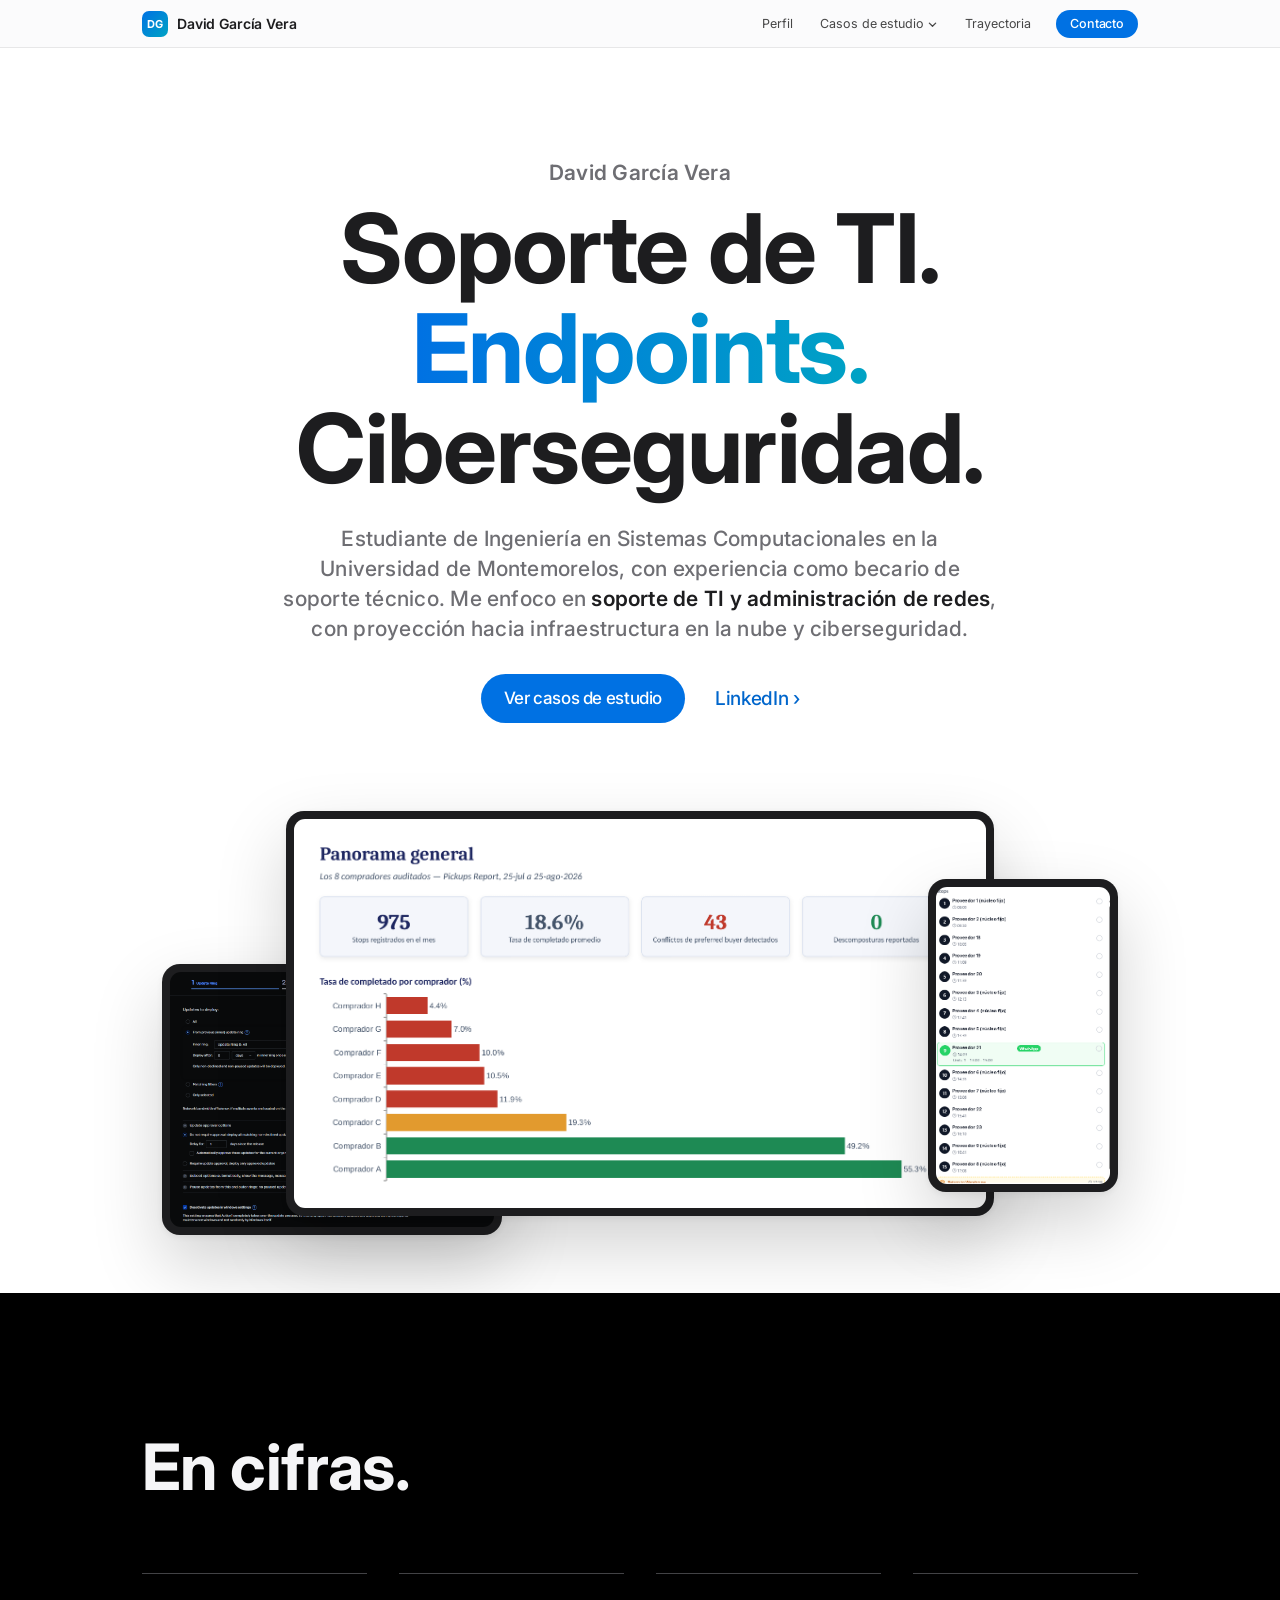
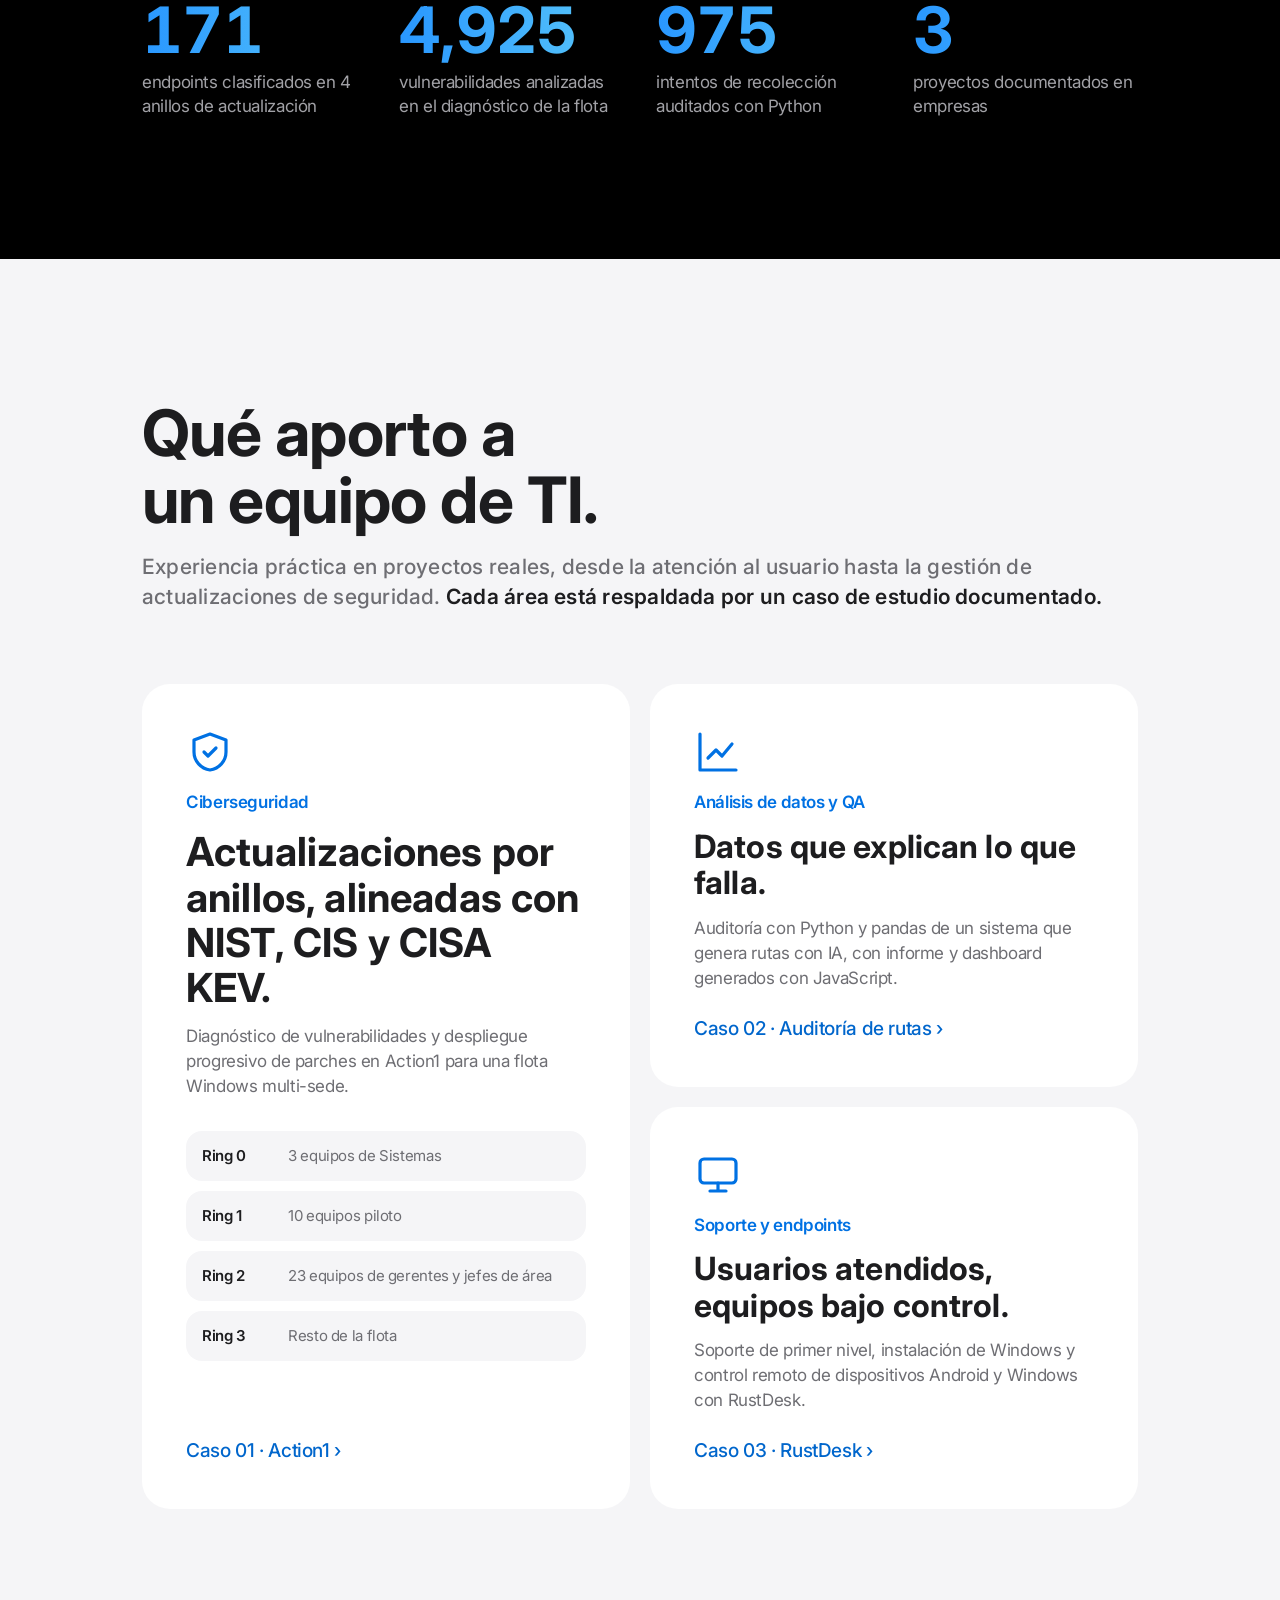
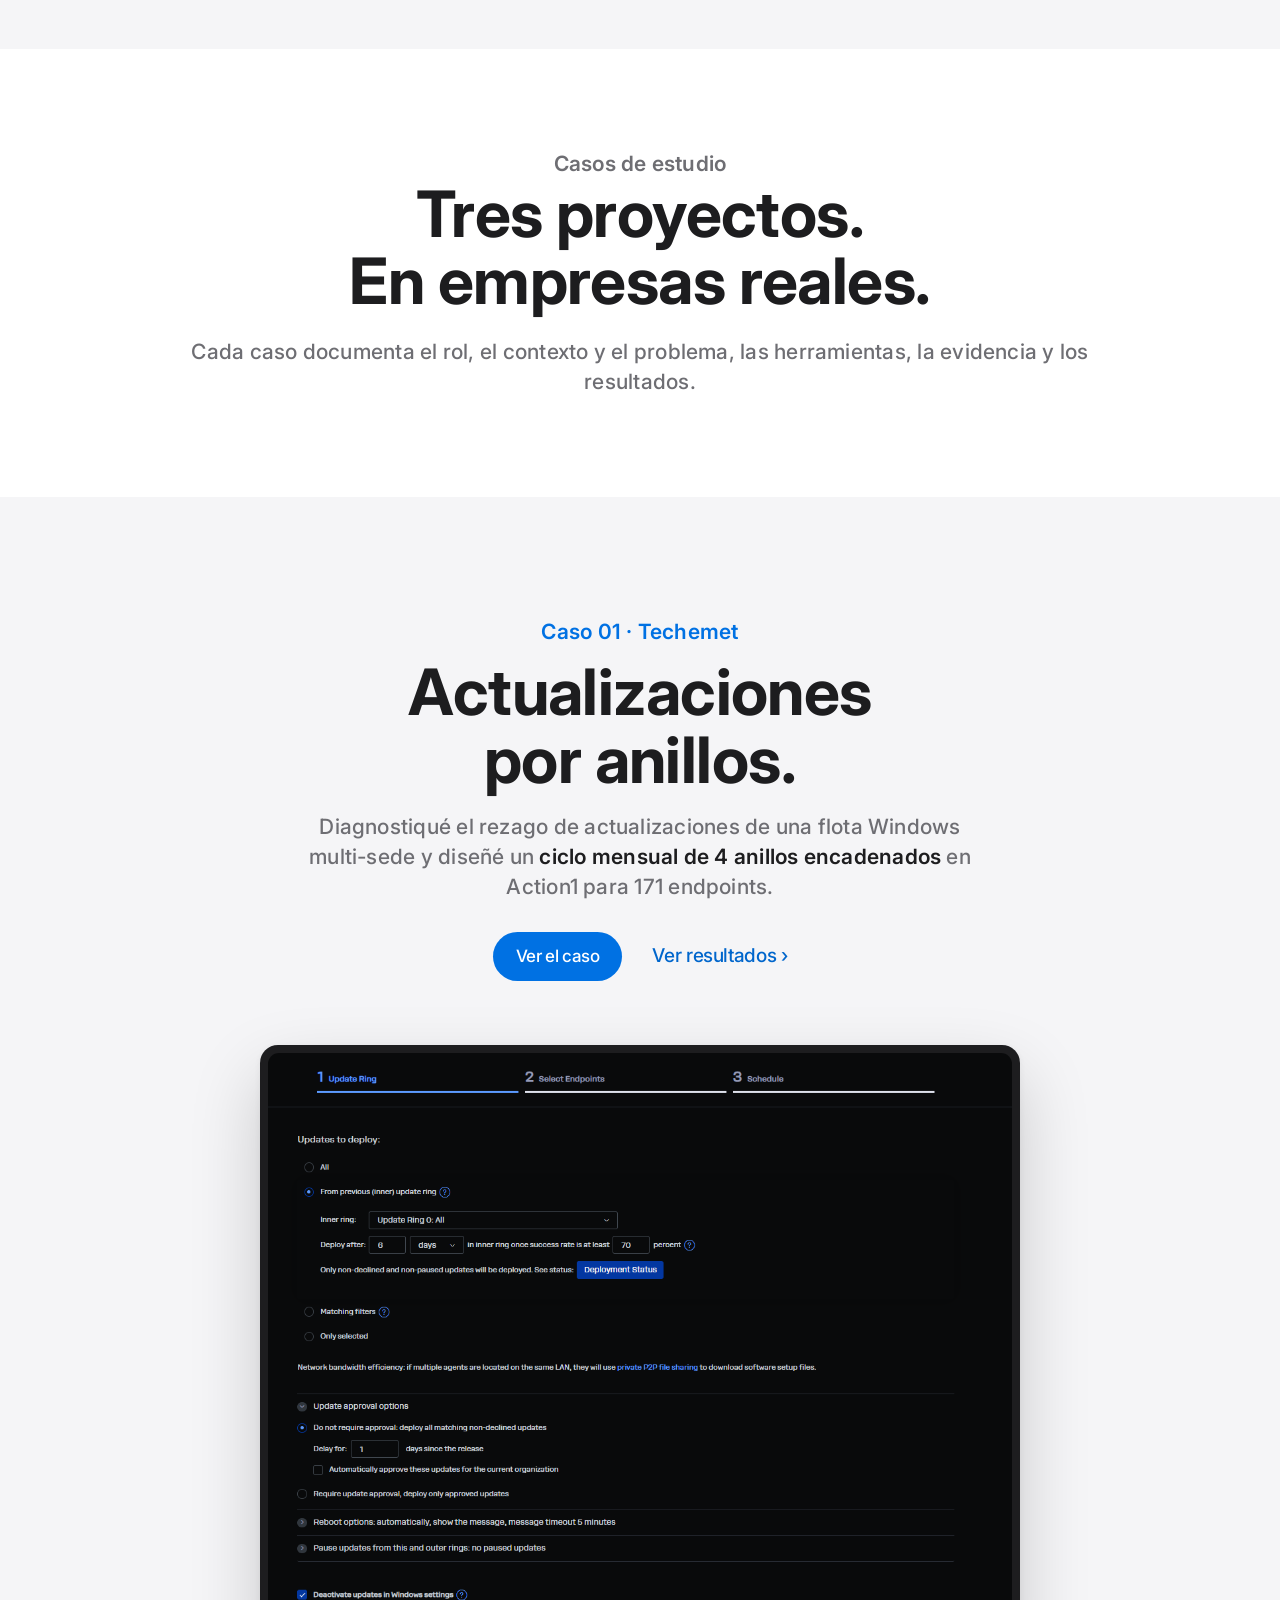
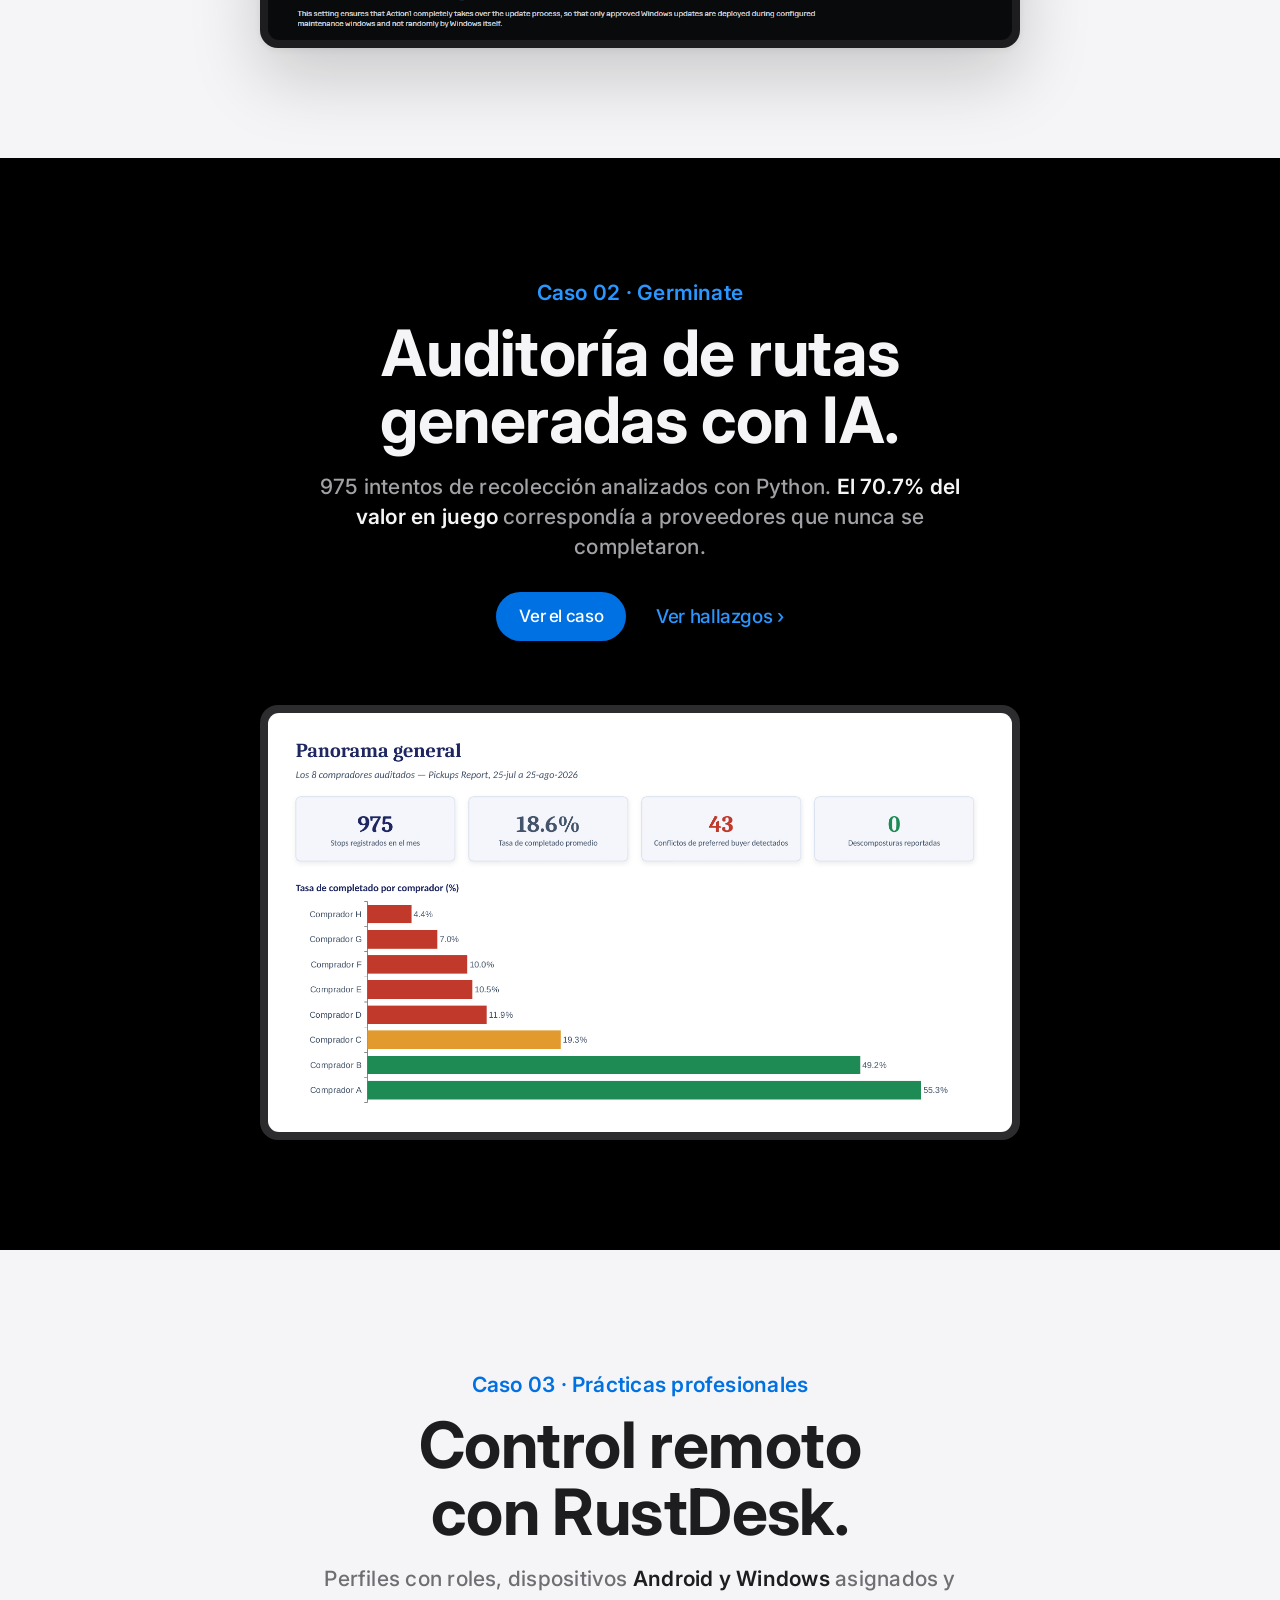
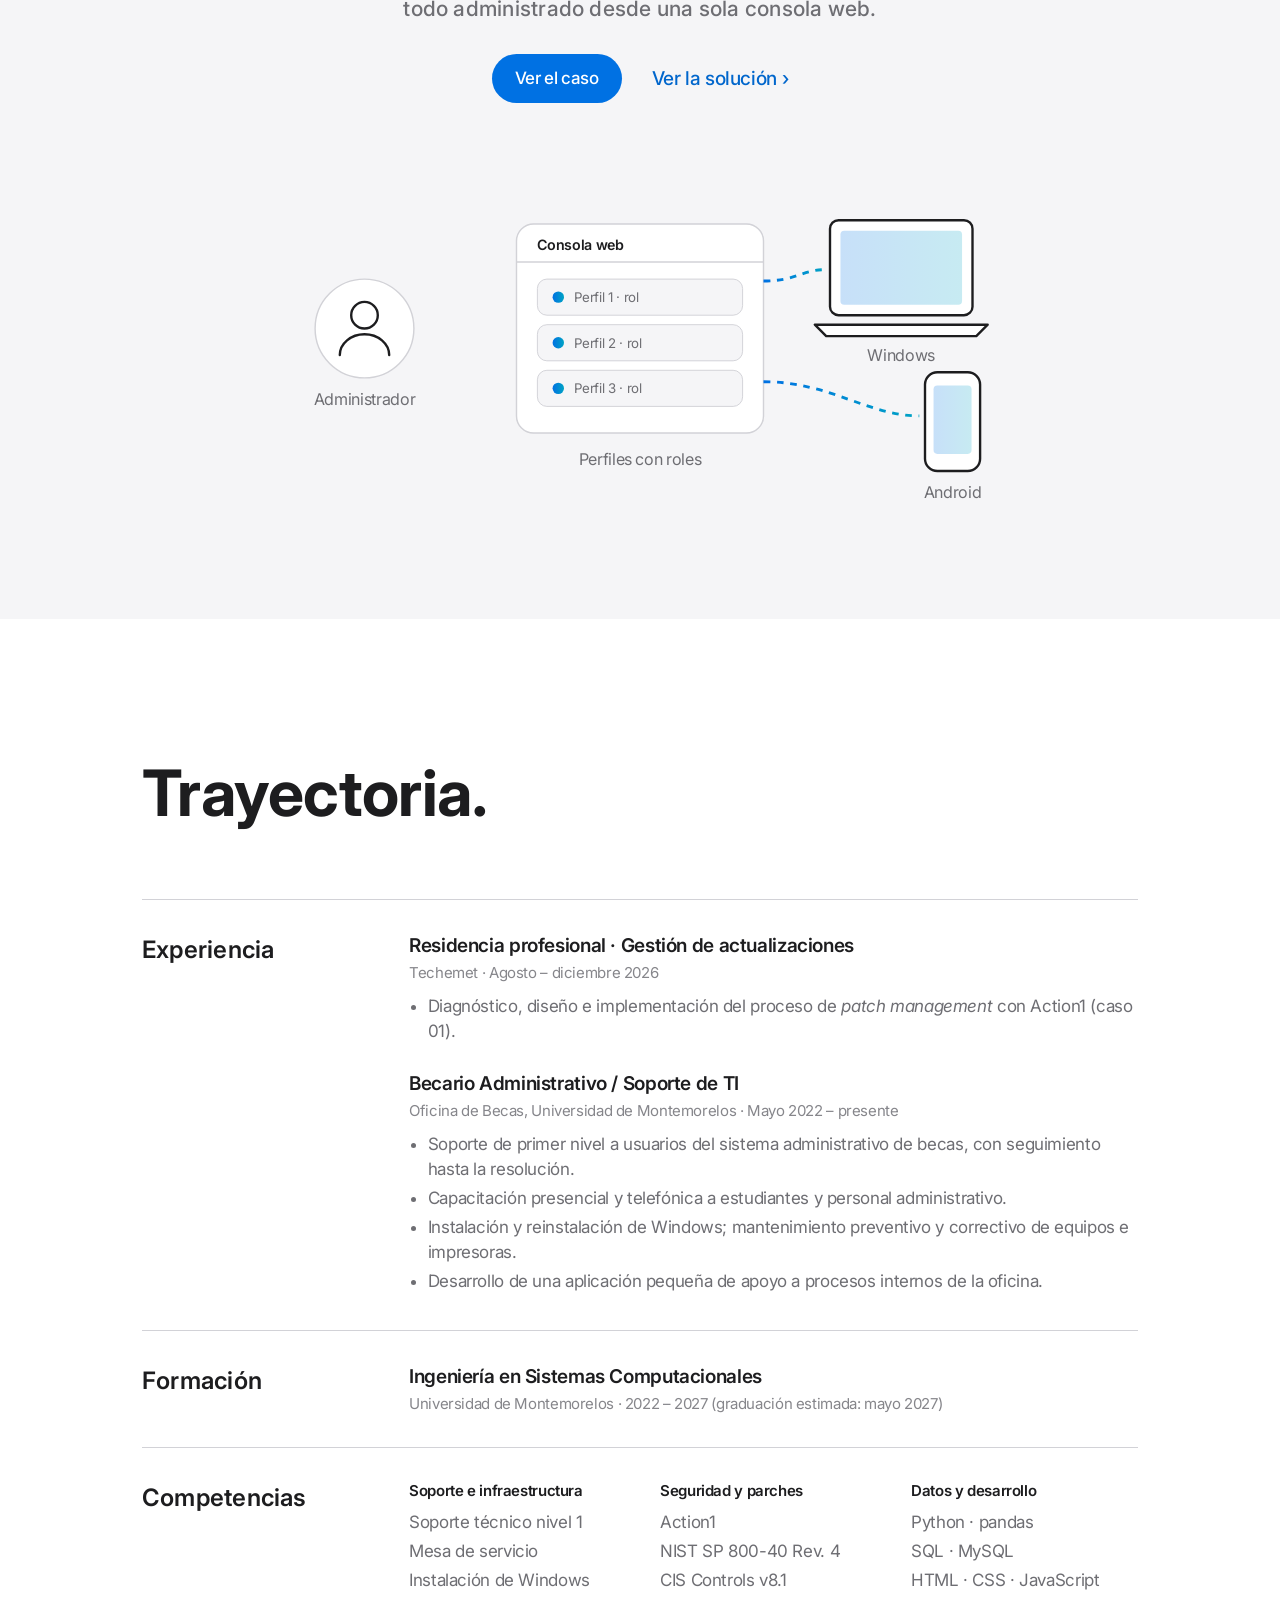
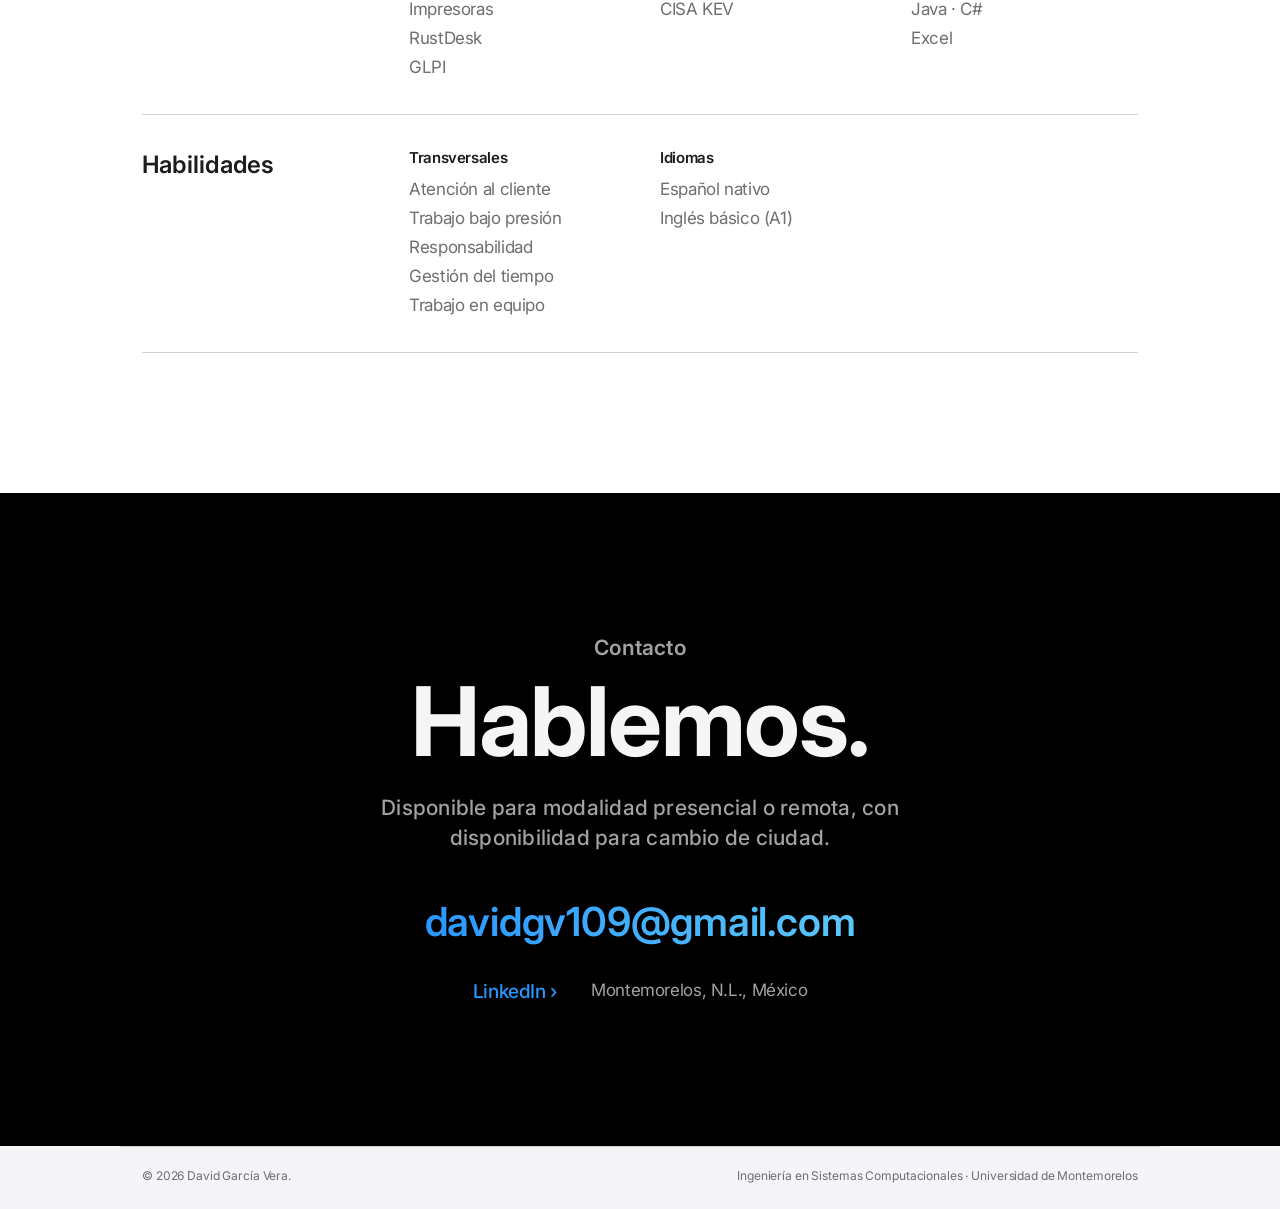
==== commit f9500242: "Mejora la navegación: inicio, selector de casos y progreso - Barra superior con menú desplegable de " ====
--- a/index.html
+++ b/index.html
@@ -22,20 +22,28 @@
 
   <header class="gnav">
     <div class="gnav-inner">
-      <a class="gnav-brand" href="#inicio">David García Vera</a>
+      <a class="gnav-brand" href="#inicio"><span class="mark" aria-hidden="true">DG</span>David García Vera</a>
       <button class="nav-toggle" aria-expanded="false" aria-controls="nav-menu" aria-label="Abrir menú"><span></span><span></span></button>
-      <nav id="nav-menu" class="gnav-links" aria-label="Principal" data-spy>
-        <a href="#propuesta">Perfil</a>
-        <a href="#casos">Casos de estudio</a>
-        <a href="#trayectoria">Trayectoria</a>
-        <a href="#contacto">Contacto</a>
+      <nav id="nav-menu" class="gnav-links" aria-label="Principal">
+        <a href="#propuesta" data-spy-key="propuesta">Perfil</a>
+        <div class="menu" data-menu>
+          <button class="menu-btn" type="button" aria-expanded="false" aria-controls="menu-casos" data-spy-key="casos">Casos de estudio <svg class="chev" viewBox="0 0 10 10" aria-hidden="true"><path d="M1.5 3.5 5 7l3.5-3.5" fill="none" stroke="currentColor" stroke-width="1.4" stroke-linecap="round" stroke-linejoin="round"/></svg></button>
+          <div class="menu-panel" id="menu-casos">
+            <a href="proyectos/gestion-actualizaciones-action1.html"><small>Caso 01 · Techemet</small><strong>Actualizaciones por anillos</strong></a>
+            <a href="proyectos/auditoria-rutas-ia.html"><small>Caso 02 · Germinate</small><strong>Auditoría de rutas con IA</strong></a>
+            <a href="proyectos/rustdesk-control-remoto.html"><small>Caso 03 · Prácticas profesionales</small><strong>Control remoto con RustDesk</strong></a>
+            <a class="menu-all" href="#casos">Ver resumen de los casos ›</a>
+          </div>
+        </div>
+        <a href="#trayectoria" data-spy-key="trayectoria">Trayectoria</a>
+        <a class="gnav-cta" href="#contacto" data-spy-key="contacto">Contacto</a>
       </nav>
     </div>
   </header>
 
   <main id="contenido">
     <!-- Portada -->
-    <section id="inicio" class="hero theme-light">
+    <section id="inicio" class="hero theme-light" data-section="none">
       <div class="wrap center">
         <p class="eyebrow reveal">David García Vera</p>
         <h1 class="display reveal">Soporte de TI.<br><span class="grad">Endpoints.</span><br>Ciberseguridad.</h1>
@@ -54,7 +62,7 @@
     </section>
 
     <!-- Cifras -->
-    <section class="block theme-dark" aria-labelledby="cifras-titulo">
+    <section class="block theme-dark" aria-labelledby="cifras-titulo" data-section="none">
       <div class="wrap">
         <div class="block-head">
           <h2 id="cifras-titulo" class="headline reveal">En cifras.</h2>
@@ -109,7 +117,7 @@
     </section>
 
     <!-- Casos de estudio -->
-    <section id="casos" class="block-tight theme-light">
+    <section id="casos" class="block-tight theme-light" data-section="casos">
       <div class="wrap center">
         <p class="eyebrow reveal">Casos de estudio</p>
         <h2 class="headline reveal">Tres proyectos.<br>En empresas reales.</h2>
@@ -117,7 +125,7 @@
       </div>
     </section>
 
-    <section class="promo theme-gray" aria-labelledby="caso01">
+    <section class="promo theme-gray" aria-labelledby="caso01" data-section="casos">
       <div class="wrap center">
         <p class="eyebrow eyebrow-accent reveal">Caso 01 · Techemet</p>
         <h3 id="caso01" class="headline reveal">Actualizaciones<br>por anillos.</h3>
@@ -132,7 +140,7 @@
       </div>
     </section>
 
-    <section class="promo theme-dark" aria-labelledby="caso02">
+    <section class="promo theme-dark" aria-labelledby="caso02" data-section="casos">
       <div class="wrap center">
         <p class="eyebrow eyebrow-accent reveal">Caso 02 · Germinate</p>
         <h3 id="caso02" class="headline reveal">Auditoría de rutas<br>generadas con IA.</h3>
@@ -147,7 +155,7 @@
       </div>
     </section>
 
-    <section class="promo theme-gray" aria-labelledby="caso03">
+    <section class="promo theme-gray" aria-labelledby="caso03" data-section="casos">
       <div class="wrap center">
         <p class="eyebrow eyebrow-accent reveal">Caso 03 · Prácticas profesionales</p>
         <h3 id="caso03" class="headline reveal">Control remoto<br>con RustDesk.</h3>
--- a/styles.css
+++ b/styles.css
@@ -89,69 +89,133 @@
 
 /* ---------- Navegación global ---------- */
 .gnav {
+  --nav-bg: rgba(250, 250, 252, .82); --nav-fg: #1d1d1f; --nav-fg-2: rgba(0, 0, 0, .72); --nav-line: rgba(0, 0, 0, .08);
+  --panel-bg: rgba(250, 250, 252, .97); --panel-hover: rgba(0, 0, 0, .05); --panel-solid: #fbfbfd;
   position: sticky; top: 0; z-index: 100; height: 48px;
-  background: rgba(250, 250, 252, .8); backdrop-filter: saturate(180%) blur(20px); -webkit-backdrop-filter: saturate(180%) blur(20px);
-  border-bottom: 1px solid rgba(0, 0, 0, .06);
+  background: var(--nav-bg); backdrop-filter: saturate(180%) blur(20px); -webkit-backdrop-filter: saturate(180%) blur(20px);
+  border-bottom: 1px solid var(--nav-line);
 }
 .gnav-static { position: relative; }
-.gnav-inner { max-width: var(--max); height: 48px; margin: 0 auto; padding: 0 22px; display: flex; align-items: center; justify-content: space-between; }
-.gnav-brand { color: #1d1d1f; font-size: 15px; font-weight: 600; letter-spacing: -.01em; }
+.gnav-inner { max-width: var(--max); height: 48px; margin: 0 auto; padding: 0 22px; display: flex; align-items: center; justify-content: space-between; gap: 20px; }
+.gnav-brand { display: inline-flex; align-items: center; gap: 9px; color: var(--nav-fg); font-size: 14px; font-weight: 600; letter-spacing: -.01em; white-space: nowrap; }
 .gnav-brand:hover { text-decoration: none; }
-.gnav-links { display: flex; gap: 32px; }
-.gnav-links a { color: rgba(0, 0, 0, .8); font-size: 12px; letter-spacing: -.01em; }
-.gnav-links a:hover, .gnav-links a.active { color: #000; text-decoration: none; }
+.mark {
+  display: grid; place-items: center; width: 26px; height: 26px; border-radius: 7px;
+  background: linear-gradient(135deg, #0071e3, #00a3c4); color: #fff; font-size: 11px; font-weight: 700; letter-spacing: .02em;
+}
+.gnav-links { display: flex; align-items: center; gap: 6px; }
+.gnav-links > a, .menu-btn {
+  position: relative; display: inline-flex; align-items: center; gap: 5px; height: 32px; padding: 0 11px; border-radius: 8px;
+  color: var(--nav-fg-2); font: inherit; font-size: 12.5px; letter-spacing: -.01em; background: none; border: 0; cursor: pointer;
+}
+.gnav-links > a:hover, .menu-btn:hover, .menu.open .menu-btn { color: var(--nav-fg); background: var(--panel-hover); text-decoration: none; }
+.gnav-links > a.active, .menu-btn.active { color: var(--nav-fg); font-weight: 600; }
+.gnav-links > a.active::after, .menu-btn.active::after {
+  content: ""; position: absolute; left: 11px; right: 11px; bottom: -8px; height: 2px; border-radius: 2px; background: #0071e3;
+}
+.gnav-links > .gnav-cta { margin-left: 8px; height: 28px; padding: 0 14px; border-radius: 980px; background: #0071e3; color: #fff; font-weight: 500; }
+.gnav-links > .gnav-cta:hover { background: #0077ed; color: #fff; }
+.gnav-links > .gnav-cta.active::after { display: none; }
+.chev { width: 9px; height: 9px; transition: transform .25s var(--ease); }
+.menu.open .chev { transform: rotate(180deg); }
+
+/* Menús desplegables (casos) */
+.menu { position: relative; }
+.menu-panel {
+  display: none; position: absolute; top: calc(100% + 10px); left: 50%; transform: translateX(-50%); z-index: 120;
+  width: 300px; padding: 8px; border-radius: 16px;
+  background: var(--panel-solid);
+  border: 1px solid var(--nav-line); box-shadow: 0 18px 44px rgba(0, 0, 0, .16);
+}
+.menu.open .menu-panel { display: block; animation: drop .22s var(--ease); }
+@keyframes drop { from { opacity: 0; transform: translateX(-50%) translateY(-6px); } to { opacity: 1; transform: translateX(-50%); } }
+.menu-panel a { display: block; padding: 10px 12px; border-radius: 10px; color: var(--nav-fg); }
+.menu-panel a:hover, .menu-panel a:focus-visible { background: var(--panel-hover); text-decoration: none; }
+.menu-panel small { display: block; font-size: 11.5px; color: #86868b; letter-spacing: 0; }
+.menu-panel strong { display: block; margin-top: 1px; font-size: 14.5px; font-weight: 600; letter-spacing: -.01em; }
+.menu-panel a[aria-current="page"] { background: var(--panel-hover); }
+.menu-panel a[aria-current="page"] small::after { content: " · estás aquí"; color: #0071e3; }
+.menu-panel .menu-all { margin-top: 4px; padding-top: 12px; border-top: 1px solid var(--nav-line); border-radius: 0 0 10px 10px; font-size: 13px; color: #0066cc; }
+
 .nav-toggle { display: none; width: 44px; height: 44px; margin-right: -12px; border: 0; background: none; cursor: pointer; }
-.nav-toggle span { display: block; width: 17px; height: 1.5px; margin: 5px auto; background: #1d1d1f; transition: transform .3s var(--ease); }
+.nav-toggle span { display: block; width: 17px; height: 1.5px; margin: 5px auto; background: var(--nav-fg); transition: transform .3s var(--ease); }
 .nav-toggle[aria-expanded="true"] span:first-child { transform: translateY(3.25px) rotate(45deg); }
 .nav-toggle[aria-expanded="true"] span:last-child { transform: translateY(-3.25px) rotate(-45deg); }
 
 @media (prefers-color-scheme: dark) {
-  .gnav { background: rgba(22, 22, 23, .8); border-bottom-color: rgba(255, 255, 255, .08); }
-  .gnav-brand { color: #f5f5f7; }
-  .gnav-links a { color: rgba(255, 255, 255, .8); }
-  .gnav-links a:hover, .gnav-links a.active { color: #fff; }
-  .nav-toggle span { background: #f5f5f7; }
+  .gnav, .lnav {
+    --nav-bg: rgba(22, 22, 23, .82); --nav-fg: #f5f5f7; --nav-fg-2: rgba(255, 255, 255, .72); --nav-line: rgba(255, 255, 255, .1);
+    --panel-bg: rgba(29, 29, 31, .97); --panel-hover: rgba(255, 255, 255, .08); --panel-solid: #161617;
+  }
+  .menu-panel a[aria-current="page"] small::after { color: #2997ff; }
+  .menu-panel .menu-all { color: #2997ff; }
 }
 
 @media (max-width: 760px) {
   .nav-toggle { display: block; }
   .gnav-links {
-    display: none; position: fixed; top: 48px; left: 0; right: 0; bottom: 0; z-index: 99;
-    flex-direction: column; gap: 4px; padding: 24px 44px;
-    background: rgba(250, 250, 252, .97); backdrop-filter: blur(20px); -webkit-backdrop-filter: blur(20px);
+    display: none; position: absolute; top: 48px; left: 0; right: 0; height: calc(100vh - 48px); height: calc(100dvh - 48px); z-index: 99;
+    flex-direction: column; align-items: stretch; gap: 2px; padding: 20px 32px 40px; overflow-y: auto;
+    background: var(--panel-solid);
   }
   .gnav-links.open { display: flex; }
-  .gnav-links a { font-size: 28px; font-weight: 600; color: #1d1d1f; padding: 6px 0; }
-}
-@media (max-width: 760px) and (prefers-color-scheme: dark) {
-  .gnav-links { background: rgba(22, 22, 23, .97); }
-  .gnav-links a { color: #f5f5f7; }
+  .gnav-links > a, .gnav-links .menu-btn { height: auto; padding: 8px 0; font-size: 26px; font-weight: 600; color: var(--nav-fg); background: none; border-radius: 0; }
+  .gnav-links > a.active::after, .gnav-links .menu-btn.active::after, .gnav-links .chev { display: none; }
+  .gnav-links .menu-btn { pointer-events: none; }
+  .gnav-links .menu-panel { display: block; position: static; transform: none; width: auto; margin: 2px 0 10px; padding: 0; border: 0; box-shadow: none; background: none; backdrop-filter: none; animation: none; }
+  .gnav-links .menu-panel a { padding: 8px 0 8px 2px; }
+  .gnav-links .menu-panel strong { font-size: 17px; }
+  .gnav-links > .gnav-cta { align-self: flex-start; margin: 18px 0 0; height: auto; padding: 10px 22px; font-size: 17px; }
 }
 
 /* ---------- Navegación local (casos) ---------- */
 .lnav {
+  --nav-bg: rgba(255, 255, 255, .8); --nav-fg: #1d1d1f; --nav-fg-2: rgba(0, 0, 0, .66); --nav-line: rgba(0, 0, 0, .1);
+  --panel-bg: rgba(250, 250, 252, .97); --panel-hover: rgba(0, 0, 0, .05); --panel-solid: #fbfbfd;
   position: sticky; top: 0; z-index: 90;
-  background: rgba(255, 255, 255, .78); backdrop-filter: saturate(180%) blur(20px); -webkit-backdrop-filter: saturate(180%) blur(20px);
-  border-bottom: 1px solid rgba(0, 0, 0, .12);
+  background: var(--nav-bg); backdrop-filter: saturate(180%) blur(20px); -webkit-backdrop-filter: saturate(180%) blur(20px);
+  border-bottom: 1px solid var(--nav-line);
 }
 .lnav-inner { max-width: var(--max); min-height: 52px; margin: 0 auto; padding: 0 22px; display: flex; align-items: center; justify-content: space-between; gap: 24px; }
-.lnav-title { color: #1d1d1f; font-size: 21px; font-weight: 600; letter-spacing: .011em; white-space: nowrap; }
-.lnav-title span { color: #86868b; font-weight: 500; }
-.lnav-title:hover { text-decoration: none; }
-.lnav-links { list-style: none; margin: 0; padding: 0; display: flex; gap: 22px; overflow-x: auto; scrollbar-width: none; }
+.lnav-left { display: flex; align-items: center; gap: 6px; min-width: 0; }
+.lnav-back {
+  display: inline-flex; align-items: center; gap: 4px; height: 30px; padding: 0 10px 0 6px; border-radius: 8px;
+  color: #0066cc; font-size: 13px; font-weight: 500; white-space: nowrap;
+}
+.lnav-back:hover { background: var(--panel-hover); text-decoration: none; }
+.lnav-back svg { width: 14px; height: 14px; }
+.lnav-sep { width: 1px; height: 18px; background: var(--nav-line); margin: 0 4px; }
+.lnav .menu-btn { height: 34px; padding: 0 10px; font-size: 19px; font-weight: 600; color: var(--nav-fg); letter-spacing: .005em; }
+.lnav .menu-btn span { color: #86868b; font-weight: 500; }
+.lnav .menu-panel { left: 0; transform: none; }
+.lnav .menu.open .menu-panel { animation: drop-left .22s var(--ease); }
+@keyframes drop-left { from { opacity: 0; transform: translateY(-6px); } to { opacity: 1; transform: none; } }
+.lnav-links { list-style: none; margin: 0; padding: 0; display: flex; gap: 2px; overflow-x: auto; scrollbar-width: none; }
 .lnav-links::-webkit-scrollbar { display: none; }
-.lnav-links a { display: block; padding: 4px 0; color: #1d1d1f; opacity: .72; font-size: 12px; white-space: nowrap; }
-.lnav-links a:hover { opacity: 1; text-decoration: none; }
-.lnav-links a.active { opacity: 1; font-weight: 600; }
+.lnav-links a { position: relative; display: block; padding: 7px 9px; border-radius: 8px; color: var(--nav-fg-2); font-size: 12.5px; white-space: nowrap; }
+.lnav-links a:hover { color: var(--nav-fg); background: var(--panel-hover); text-decoration: none; }
+.lnav-links a.active { color: var(--nav-fg); font-weight: 600; }
+.lnav-links a.active::after { content: ""; position: absolute; left: 9px; right: 9px; bottom: -8px; height: 2px; border-radius: 2px; background: #0071e3; }
+.progress { position: absolute; left: 0; right: 0; bottom: -1px; height: 2px; pointer-events: none; }
+.progress span { display: block; height: 100%; transform-origin: 0 50%; transform: scaleX(0); background: linear-gradient(90deg, #0071e3, #00a3c4); }
 @media (prefers-color-scheme: dark) {
-  .lnav { background: rgba(22, 22, 23, .78); border-bottom-color: rgba(255, 255, 255, .14); }
-  .lnav-title, .lnav-links a { color: #f5f5f7; }
+  .lnav {
+    --nav-bg: rgba(22, 22, 23, .82); --nav-fg: #f5f5f7; --nav-fg-2: rgba(255, 255, 255, .72); --nav-line: rgba(255, 255, 255, .12);
+    --panel-bg: rgba(29, 29, 31, .97); --panel-hover: rgba(255, 255, 255, .08); --panel-solid: #161617;
+  }
+  .lnav-back { color: #2997ff; }
+  .lnav-links a.active::after, .gnav-links > a.active::after, .menu-btn.active::after { background: #2997ff; }
 }
 @media (max-width: 860px) {
-  .lnav-inner { flex-direction: column; align-items: stretch; gap: 0; padding-top: 8px; }
-  .lnav-title { font-size: 17px; }
-  .lnav-links { padding: 6px 0 8px; gap: 18px; }
-}
+  .lnav-inner { flex-direction: column; align-items: stretch; gap: 0; padding-top: 4px; }
+  .lnav .menu-btn { font-size: 16px; }
+  .lnav-links { padding: 2px 0 6px; margin: 0 -9px; }
+  .lnav-links a { padding: 6px 12px; border-radius: 980px; }
+  .lnav-links a.active { background: var(--nav-fg); color: var(--nav-bg); }
+  .lnav-links a.active::after { display: none; }
+}
+@media (max-width: 860px) and (prefers-color-scheme: dark) { .lnav-links a.active { background: #f5f5f7; color: #1d1d1f; } }
+@media (max-width: 860px) and (prefers-color-scheme: light) { .lnav-links a.active { background: #1d1d1f; color: #fff; } }
 
 /* ---------- Animación de entrada ---------- */
 .js .reveal { opacity: 0; transform: translateY(28px); transition: opacity .9s var(--ease), transform .9s var(--ease); }
